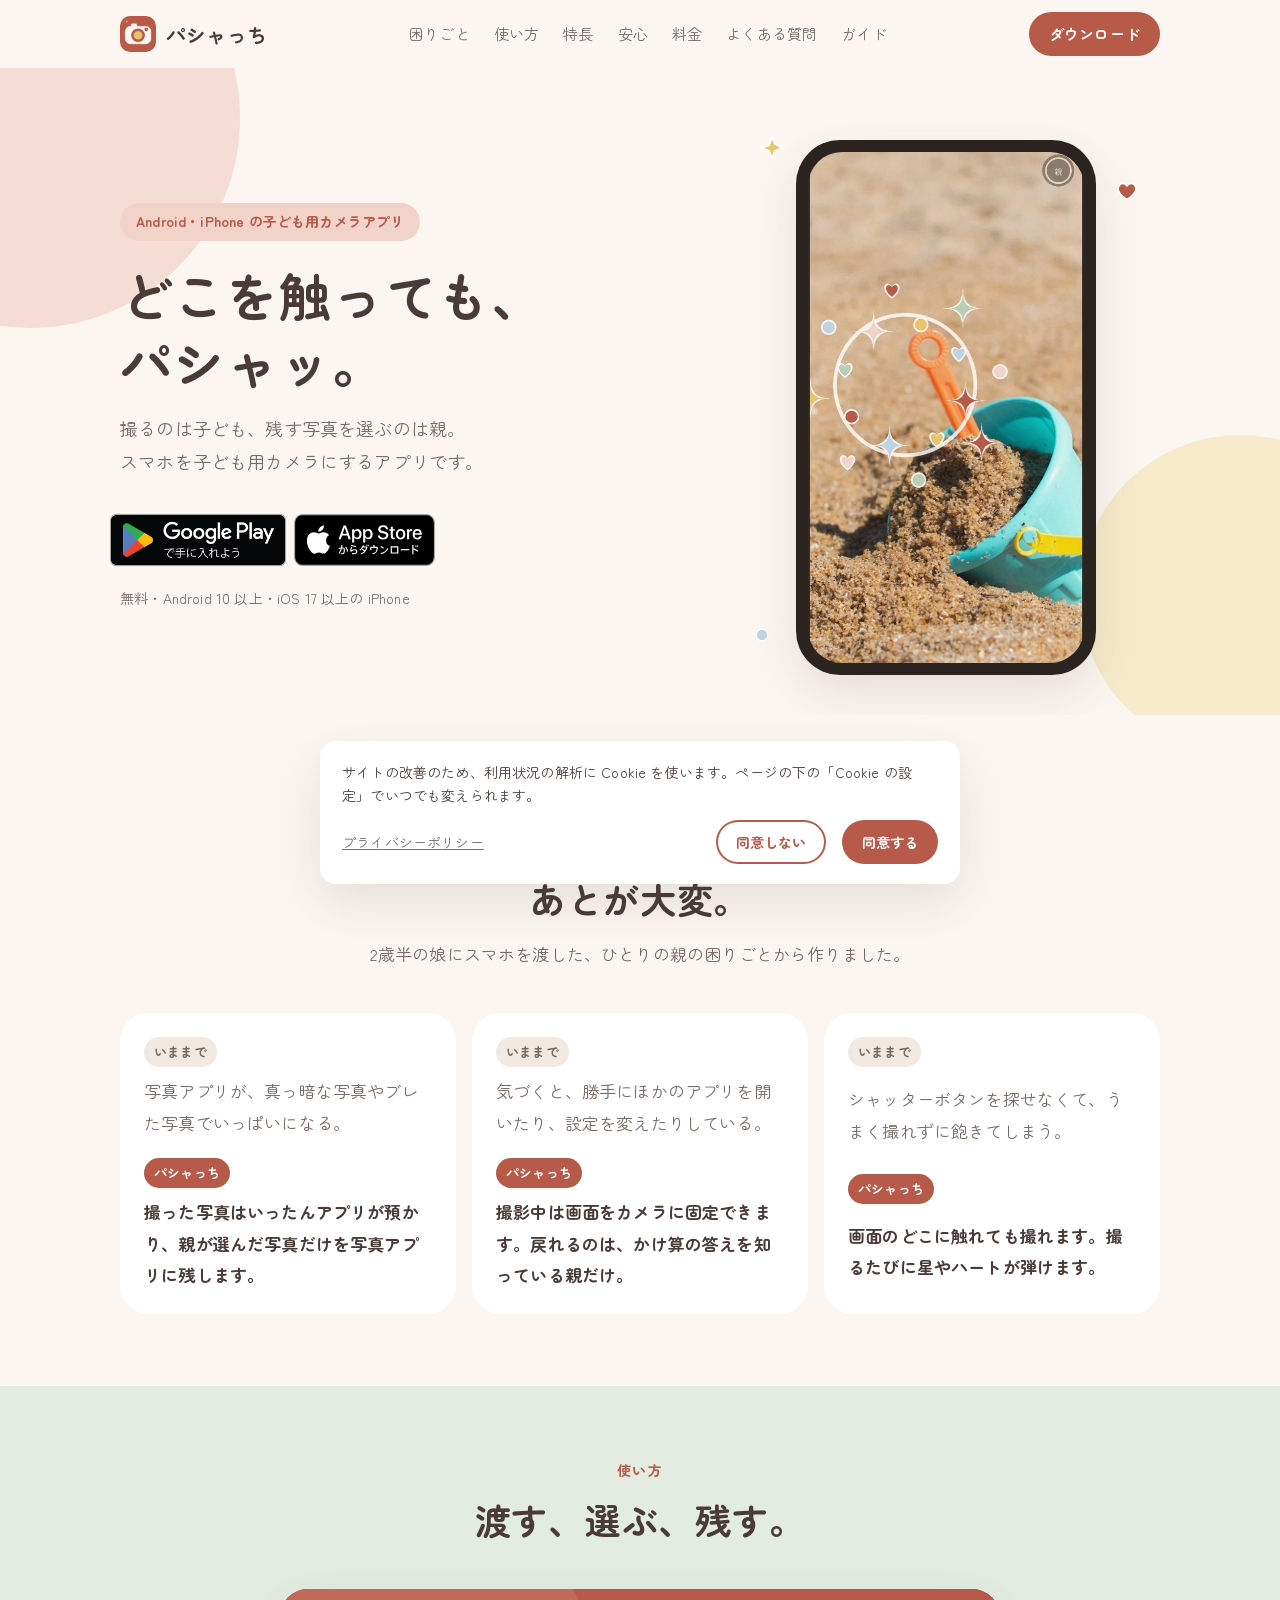
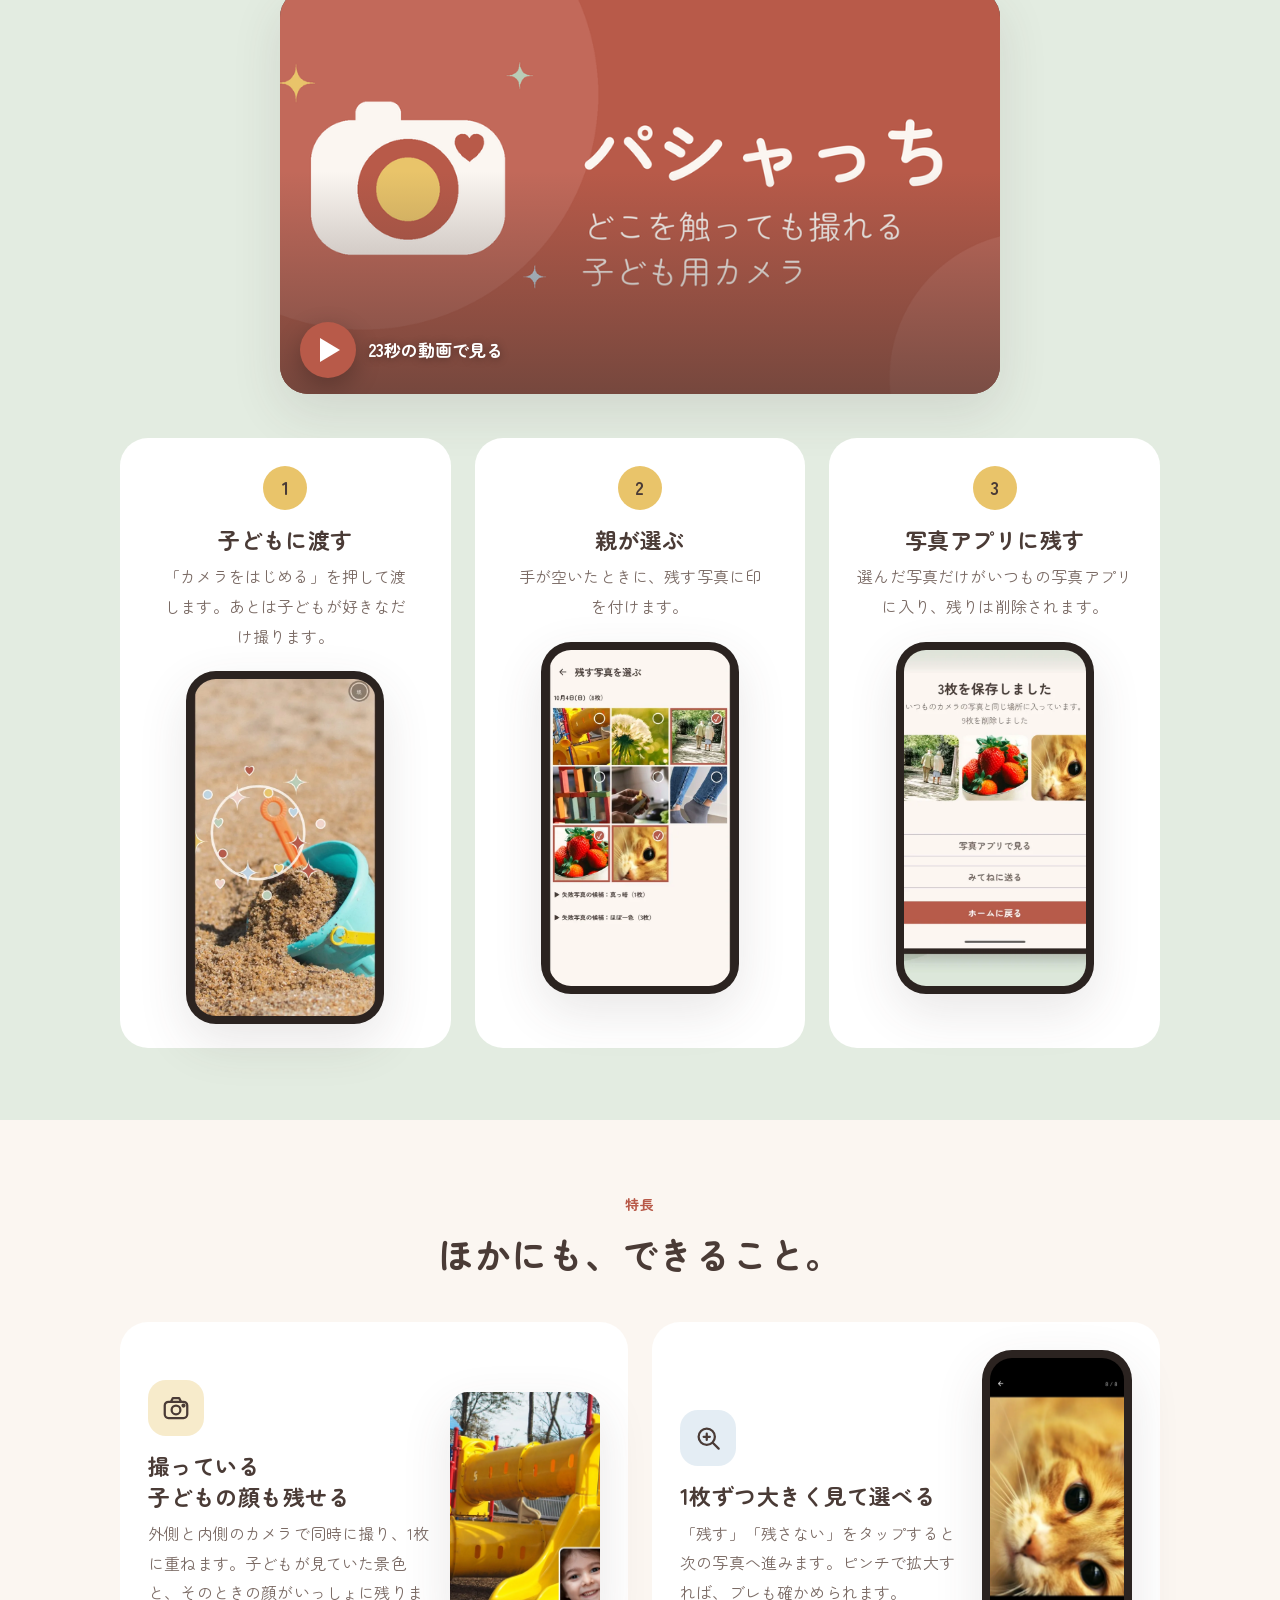
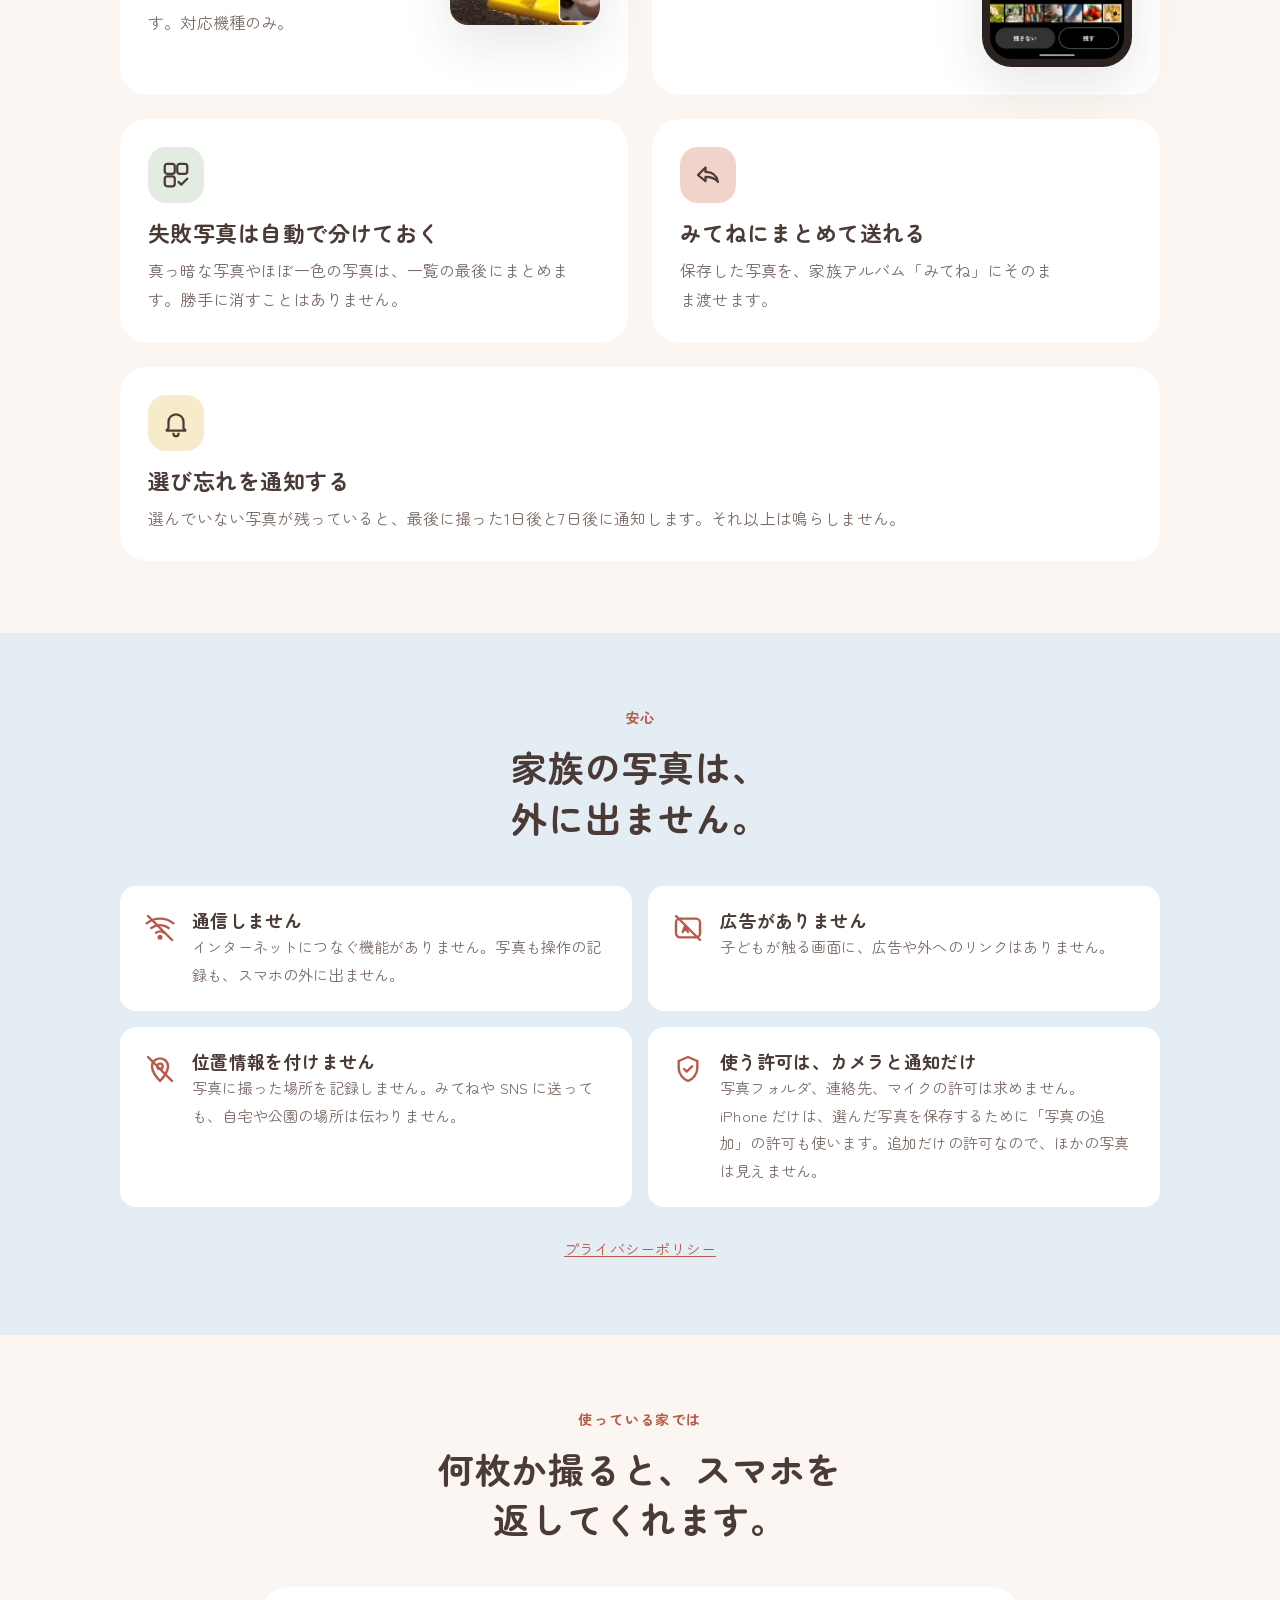
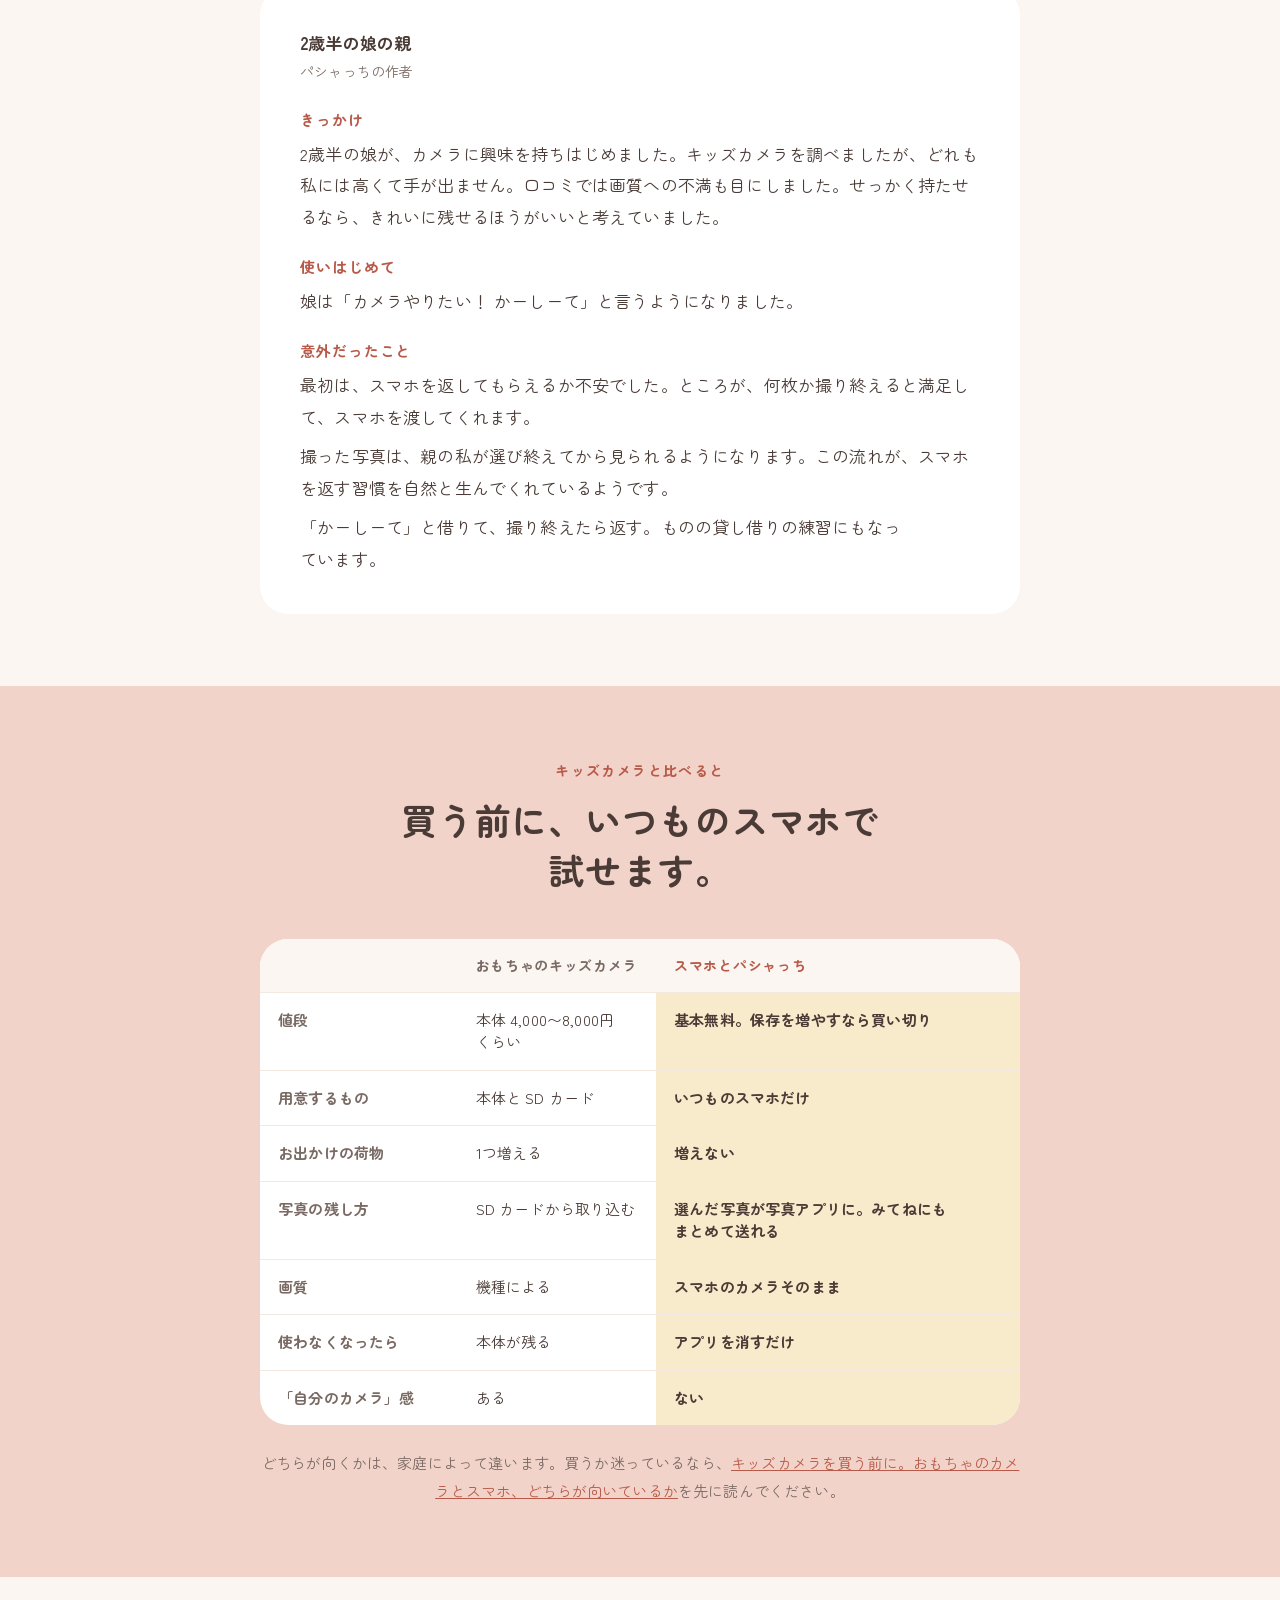
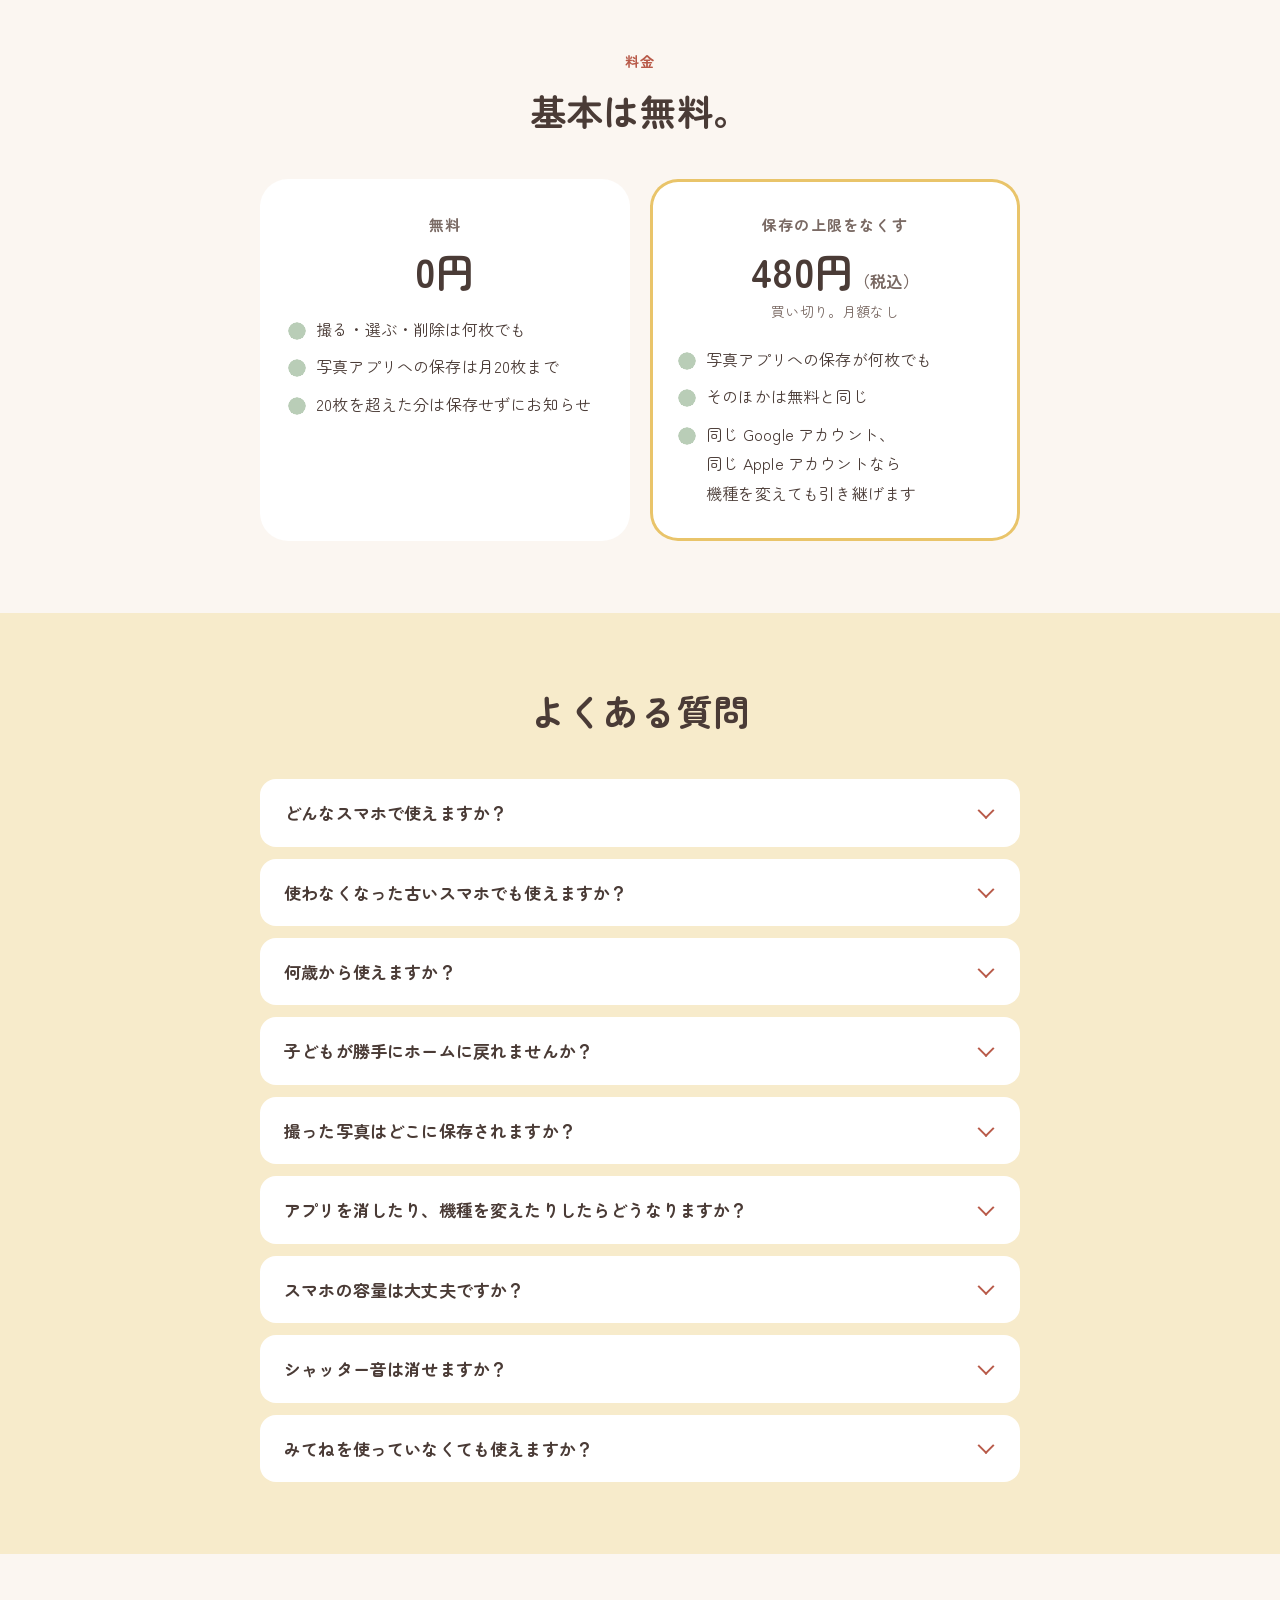
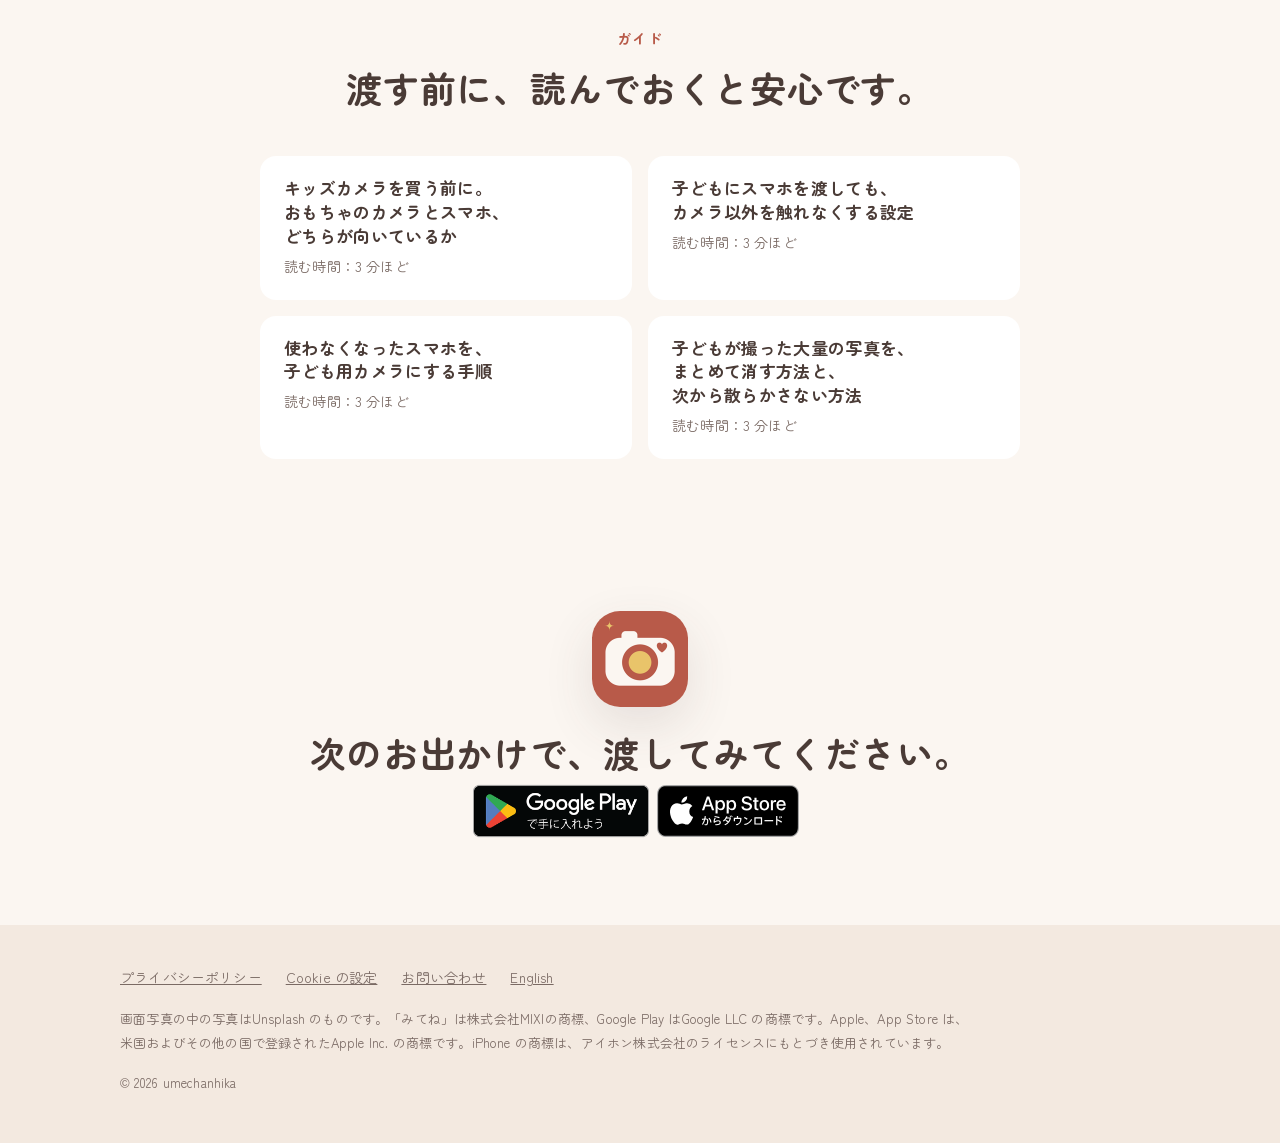
==== ja/index.html @ b07b0a8d "site: pashacchi 43b70174ba9f の site/ を写す" ====
<!doctype html>
<html lang="ja">
<head>
  <meta charset="utf-8">
  <meta name="viewport" content="width=device-width, initial-scale=1">
  <title>パシャっち｜どこを触っても撮れる、子ども用カメラアプリ（Android・iPhone）</title>
  <meta name="description" content="撮るのは子ども、残す写真を選ぶのは親。スマホを子ども用カメラにする Android・iPhone アプリ。通信も広告もなく、選んだ写真だけがいつもの写真アプリに残ります。">
  <link rel="icon" href="../assets/favicon.png" type="image/png">
  <link rel="apple-touch-icon" href="../assets/icon-192.png">
  <link rel="alternate" hreflang="ja" href="https://pashacchi.com/ja/">
  <link rel="alternate" hreflang="en" href="https://pashacchi.com/">
  <link rel="alternate" hreflang="x-default" href="https://pashacchi.com/">
  <meta property="og:type" content="website">
  <meta property="og:title" content="パシャっち｜どこを触っても撮れる、子ども用カメラアプリ">
  <meta property="og:description" content="撮るのは子ども、残す写真を選ぶのは親。写真は外に出ない、広告なしの Android・iPhone 用カメラアプリ。">
  <meta property="og:image" content="https://pashacchi.com/assets/ogp-ja.png">
  <meta property="og:url" content="https://pashacchi.com/ja/">
  <link rel="canonical" href="https://pashacchi.com/ja/">
  <meta property="og:locale" content="ja_JP">
  <meta name="twitter:card" content="summary_large_image">
  <link rel="preload" href="../assets/fonts/zen-maru-gothic-400-base.woff2" as="font" type="font/woff2" crossorigin>
  <link rel="preload" href="../assets/fonts/zen-maru-gothic-700-base.woff2" as="font" type="font/woff2" crossorigin>
  <link rel="preload" href="../assets/fonts/zen-maru-gothic-400-ja.woff2" as="font" type="font/woff2" crossorigin>
  <link rel="preload" href="../assets/fonts/zen-maru-gothic-700-ja.woff2" as="font" type="font/woff2" crossorigin>
  <link rel="stylesheet" href="../fonts.css">
  <link rel="stylesheet" href="../style.css">
  <script src="../play-referrer.js" defer></script>
  <script src="../video.js" defer></script>
  <script async src="../analytics.js"></script>
  <script>
    // 言語切替リンクで日本語を選んだことを記憶する（英語ページ側の自動振り分けが尊重する）
    (function () {
      try {
        var q = new URLSearchParams(location.search);
        var picked = q.get("lang");
        if (picked === "en" || picked === "ja") {
          localStorage.setItem("lang", picked);
          q.delete("lang");
          history.replaceState(null, "", location.pathname + (q.toString() ? "?" + q : "") + location.hash);
        }
      } catch (e) {}
    })();
  </script>
  <script type="application/ld+json">
[
  {
    "@context": "https://schema.org",
    "@type": "SoftwareApplication",
    "name": "パシャっち",
    "operatingSystem": "Android 10 or later, iOS 17 or later (iPhone)",
    "applicationCategory": "PhotographyApplication",
    "description": "子どもが画面のどこを触っても撮れて、残す写真は親があとから選ぶ Android・iPhone 用のカメラアプリ。通信も広告もなく、写真はスマホの外に出ません。",
    "url": "https://pashacchi.com/ja/",
    "image": "https://pashacchi.com/assets/ogp-ja.png",
    "inLanguage": "ja",
    "offers": {
      "@type": "Offer",
      "price": "0",
      "priceCurrency": "JPY"
    },
    "installUrl": [
      "https://play.google.com/store/apps/details?id=com.umechanhika.kidscamera",
      "https://apps.apple.com/jp/app/id6825766253"
    ],
    "author": {
      "@type": "Person",
      "name": "umechanhika"
    }
  },
  {
    "@context": "https://schema.org",
    "@type": "FAQPage",
    "mainEntity": [
      {
        "@type": "Question",
        "name": "どんなスマホで使えますか？",
        "acceptedAnswer": {
          "@type": "Answer",
          "text": "Android 10 以上のスマホとタブレット、iOS 17 以上の iPhone で使えます。iPad ではまだ使えません。前後同時の撮影は対応機種だけで、はじめの案内で確かめられます。"
        }
      },
      {
        "@type": "Question",
        "name": "使わなくなった古いスマホでも使えますか？",
        "acceptedAnswer": {
          "@type": "Answer",
          "text": "使えます。Android 10 以上、または iOS 17 以上の iPhone なら、SIM も Wi-Fi も要りません。このアプリは通信をしないので、インストールと購入のときだけネットにつなげば、あとは圏外でも使えます。壊れたり失くしたりが心配なら、古いスマホに入れて渡すのがおすすめです。手順は使わなくなったスマホを、子ども用カメラにする手順にまとめました。"
        }
      },
      {
        "@type": "Question",
        "name": "何歳から使えますか？",
        "acceptedAnswer": {
          "@type": "Answer",
          "text": "決まった年齢はありません。画面のどこに触れても撮れるので、シャッターボタンを探せない年齢の子でも撮れます。"
        }
      },
      {
        "@type": "Question",
        "name": "子どもが勝手にホームに戻れませんか？",
        "acceptedAnswer": {
          "@type": "Answer",
          "text": "右上の小さなボタンを3秒押し、画面に出たかけ算の答えを入力しないと戻れません。3回間違えると、しばらく入力できなくなります。ただし、アプリの外に出られないようにするには端末の設定が要ります。Android では「アプリ固定」で、固定を外すときにロック解除を求める設定をオンにしてください。iPhone では「アクセスガイド」を始めてから渡してください。始めていないと、画面の下から上へなぞるだけでアプリの外に出られます。手順は子どもにスマホを渡しても、カメラ以外を触れなくする設定にまとめました。"
        }
      },
      {
        "@type": "Question",
        "name": "撮った写真はどこに保存されますか？",
        "acceptedAnswer": {
          "@type": "Answer",
          "text": "選ぶ前はアプリの中だけです。「残す」にした写真はいつもの写真アプリに保存され、Google フォトや iCloud 写真などのバックアップにも載ります。残りはまとめて削除します。"
        }
      },
      {
        "@type": "Question",
        "name": "アプリを消したり、機種を変えたりしたらどうなりますか？",
        "acceptedAnswer": {
          "@type": "Answer",
          "text": "選ぶ前の写真はアプリと一緒に消え、機種変更でも引き継がれません。先に選んで保存してください。保存した写真は、ほかの写真と同じように引き継げます。購入は同じ Google アカウント、または同じ Apple アカウントなら引き継げますが、Android と iPhone の間では引き継げません。"
        }
      },
      {
        "@type": "Question",
        "name": "スマホの容量は大丈夫ですか？",
        "acceptedAnswer": {
          "@type": "Answer",
          "text": "撮れる枚数に上限はありません。空き容量が少なくなると撮影を止めて、選ぶ画面に案内します。"
        }
      },
      {
        "@type": "Question",
        "name": "シャッター音は消せますか？",
        "acceptedAnswer": {
          "@type": "Answer",
          "text": "Android では設定で消せます。iPhone では消せません。日本で売られている iPhone は、撮るときに必ず音が鳴るためです。"
        }
      },
      {
        "@type": "Question",
        "name": "みてねを使っていなくても使えますか？",
        "acceptedAnswer": {
          "@type": "Answer",
          "text": "使えます。みてねが入っていないスマホでは、みてねに送るボタン（iPhone では「共有する」）が出ないだけです。"
        }
      }
    ]
  },
  {
    "@context": "https://schema.org",
    "@type": "VideoObject",
    "name": "パシャっち 紹介動画",
    "description": "子どもが画面のどこを触っても撮れて、親があとから残す写真を選ぶ。子ども用カメラアプリ「パシャっち」の 23 秒の紹介動画。画面は Android 版。",
    "thumbnailUrl": "https://pashacchi.com/assets/ogp-ja.png",
    "uploadDate": "2026-10-04T00:00:00+09:00",
    "duration": "PT23S",
    "embedUrl": "https://www.youtube-nocookie.com/embed/4LOJJdtbZL0",
    "inLanguage": "ja"
  }
]
  </script>
</head>
<body>

  <svg width="0" height="0" style="position:absolute" aria-hidden="true">
    <defs>
      <!-- 撮影時に弾ける星・ハート・丸。白い縁取りはアプリの演出に合わせる -->
      <symbol id="spark-star" viewBox="0 0 24 24">
        <path d="M12 2l2.4 6.6L21 12l-6.6 2.4L12 21l-2.4-6.6L3 12l6.6-2.4z" fill="currentColor" stroke="#fff" stroke-width="1.5" stroke-linejoin="round"/>
      </symbol>
      <symbol id="spark-heart" viewBox="0 0 24 24">
        <path d="M12 21s-7.5-4.6-9.3-9.6C1.4 7.7 4 4 7.5 4c2 0 3.5 1.1 4.5 2.6C13 5.1 14.5 4 16.5 4 20 4 22.6 7.7 21.3 11.4 19.5 16.4 12 21 12 21z" fill="currentColor" stroke="#fff" stroke-width="1.5" stroke-linejoin="round"/>
      </symbol>
      <symbol id="spark-dot" viewBox="0 0 24 24">
        <circle cx="12" cy="12" r="7" fill="currentColor" stroke="#fff" stroke-width="1.5"/>
      </symbol>
      <symbol id="ic-play" viewBox="0 0 24 24">
        <path d="M4 3.5v17c0 .6.7 1 1.2.7l14.3-8.5c.5-.3.5-1 0-1.3L5.2 2.8C4.7 2.5 4 2.9 4 3.5z" fill="currentColor"/>
      </symbol>
    </defs>
  </svg>

  <header class="header">
    <div class="wrap">
      <a class="brand" href="#top">
        <img src="../assets/icon-192.png" alt="" width="36" height="36">
        <span class="brand__name">パシャっち</span>
      </a>
      <nav class="nav" aria-label="ページ内">
        <a href="#why">困りごと</a>
        <a href="#how">使い方</a>
        <a href="#features">特長</a>
        <a href="#trust">安心</a>
        <a href="#price">料金</a>
        <a href="#faq">よくある質問</a>
        <a href="#guides">ガイド</a>
      </nav>
      <a class="btn btn--small" data-os="android" hidden data-store="google_play" data-position="header" href="https://play.google.com/store/apps/details?id=com.umechanhika.kidscamera&amp;referrer=utm_source%3Dpashacchi-site%26utm_medium%3Dwebsite%26utm_campaign%3Dlanding%26utm_content%3Dja-header">
        <svg aria-hidden="true"><use href="#ic-play"/></svg>
        Google&nbsp;Play&nbsp;で入手
      </a>
      <a class="btn btn--small" data-os="ios" hidden data-store="app_store" data-position="header" href="https://apps.apple.com/jp/app/id6825766253?pt=120353633&amp;ct=ja-header&amp;mt=8">
        App&nbsp;Store&nbsp;で入手
      </a>
      <a class="btn btn--small" data-os="other" href="#download">
        ダウンロード
      </a>
      <script src="../store-switch.js"></script>
    </div>
  </header>

  <main id="top">
    <section class="hero">
      <span class="blob blob--coral" aria-hidden="true"></span>
      <span class="blob blob--mustard" aria-hidden="true"></span>
      <div class="wrap">
        <div class="hero__copy">
          <span class="hero__eyebrow">Android・iPhone&nbsp;の<wbr>子ども用カメラアプリ</span>
          <h1>どこを触っても、<br>パシャッ。</h1>
          <p class="hero__lead">
            撮るのは子ども、<wbr>残す写真を選ぶのは親。<br>
            スマホを<wbr>子ども用カメラにする<wbr>アプリです。
          </p>
          <div class="hero__actions">
            <div class="badges">
              <a class="badge" data-store="google_play" data-position="hero" href="https://play.google.com/store/apps/details?id=com.umechanhika.kidscamera&amp;referrer=utm_source%3Dpashacchi-site%26utm_medium%3Dwebsite%26utm_campaign%3Dlanding%26utm_content%3Dja-hero">
                <img src="../assets/google-play-badge-ja.png" alt="Google Play で手に入れよう" width="646" height="250">
              </a>
              <a class="badge badge--app-store" data-store="app_store" data-position="hero" href="https://apps.apple.com/jp/app/id6825766253?pt=120353633&amp;ct=ja-hero&amp;mt=8">
                <img src="../assets/app-store-badge-ja.svg" alt="App Store からダウンロード" width="109" height="40">
              </a>
            </div>
            <p class="hero__note">無料・Android&nbsp;10&nbsp;以上・<wbr>iOS&nbsp;17&nbsp;以上の&nbsp;iPhone</p>
          </div>
        </div>
        <div class="hero__shot">
          <svg class="sparkle" style="top:-6px;left:-18px;color:#e9c46a" aria-hidden="true"><use href="#spark-star"/></svg>
          <svg class="sparkle" style="top:40px;right:-22px;color:#b85a49;width:22px;height:22px" aria-hidden="true"><use href="#spark-heart"/></svg>
          <svg class="sparkle" style="bottom:30px;left:-24px;color:#bfd4e3;width:20px;height:20px" aria-hidden="true"><use href="#spark-dot"/></svg>
          <div class="phone">
            <img src="../assets/ja/screen-01.webp" alt="撮影画面。砂場のスコップを写したところに、触った位置から白い輪と星やハートが広がっている" width="540" height="1000" fetchpriority="high">
          </div>
        </div>
      </div>
    </section>

    <section class="section" id="why">
      <div class="wrap">
        <div class="section__head">
          <span class="section__label">困りごと</span>
          <h2>子どもに<wbr>スマホを渡すと、<br>あとが大変。</h2>
          <p>2&#8288;歳半の娘に<wbr>スマホを渡した、<wbr>ひとりの親の困りごとから<wbr>作りました。</p>
        </div>
        <ul class="pairs">
          <li class="pair">
            <div class="pair__before">
              <span class="pair__tag">いままで</span>
              <p>写真アプリが、真っ暗な写真やブレた写真でいっぱいに<span class="nobr">なる。</span></p>
            </div>
            <div class="pair__after">
              <span class="pair__tag">パシャっち</span>
              <p>撮った写真はいったんアプリが預かり、親が選んだ写真だけを写真アプリに<span class="nobr">残します。</span></p>
            </div>
          </li>
          <li class="pair">
            <div class="pair__before">
              <span class="pair__tag">いままで</span>
              <p>気づくと、勝手にほかのアプリを開いたり、設定を変えたり<span class="nobr">している。</span></p>
            </div>
            <div class="pair__after">
              <span class="pair__tag">パシャっち</span>
              <p>撮影中は画面をカメラに固定できます。戻れるのは、かけ算の答えを知っている<span class="nobr">親だけ。</span></p>
            </div>
          </li>
          <li class="pair">
            <div class="pair__before">
              <span class="pair__tag">いままで</span>
              <p>シャッターボタンを探せなくて、うまく撮れずに飽きて<span class="nobr">しまう。</span></p>
            </div>
            <div class="pair__after">
              <span class="pair__tag">パシャっち</span>
              <p>画面のどこに触れても撮れます。撮るたびに星やハートが<span class="nobr">弾けます。</span></p>
            </div>
          </li>
        </ul>
      </div>
    </section>

    <section class="section section--sage" id="how">
      <div class="wrap">
        <div class="section__head">
          <span class="section__label">使い方</span>
          <h2>渡す、選ぶ、残す。</h2>
        </div>
        <figure class="video" data-youtube="4LOJJdtbZL0" data-title="パシャっちの紹介動画（23 秒）">
          <img src="../assets/ogp-ja.png" alt="" width="1024" height="500" loading="lazy">
          <button type="button" aria-label="紹介動画を再生する（23 秒）">
            <span class="video__cta"><span class="video__icon" aria-hidden="true"></span><span>23&#8288;秒の動画で見る</span></span>
          </button>
        </figure>
        <ol class="steps">
          <li class="step">
            <span class="step__num">1</span>
            <h3>子どもに渡す</h3>
            <p>「カメラをはじめる」を押して渡します。あとは子どもが好きなだけ<span class="nobr">撮ります。</span></p>
            <div class="phone"><img src="../assets/ja/screen-01.webp" alt="" width="540" height="1000" loading="lazy"></div>
          </li>
          <li class="step">
            <span class="step__num">2</span>
            <h3>親が選ぶ</h3>
            <p>手が空いたときに、残す写真に印を<span class="nobr">付けます。</span></p>
            <div class="phone"><img src="../assets/ja/screen-03.webp" alt="" width="540" height="1000" loading="lazy"></div>
          </li>
          <li class="step">
            <span class="step__num">3</span>
            <h3>写真アプリに残す</h3>
            <p>選んだ写真だけがいつもの写真アプリに入り、残りは<span class="nobr">削除されます。</span></p>
            <div class="phone"><img src="../assets/ja/screen-06.webp" alt="" width="540" height="1000" loading="lazy"></div>
          </li>
        </ol>
      </div>
    </section>

    <section class="section" id="features">
      <div class="wrap">
        <div class="section__head">
          <span class="section__label">特長</span>
          <h2>ほかにも、<wbr>できること。</h2>
        </div>
        <ul class="features">
          <li class="feature feature--mustard">
            <div>
              <span class="feature__icon" aria-hidden="true">
                <svg viewBox="0 0 24 24" fill="none" stroke="#4a3b36" stroke-width="1.8" stroke-linecap="round" stroke-linejoin="round"><rect x="3" y="7" width="18" height="13" rx="3"/><path d="M8 7l1.5-3h5L16 7"/><circle cx="12" cy="13.5" r="3.5"/><circle cx="18" cy="10" r=".8" fill="#4a3b36"/></svg>
              </span>
              <h3>撮っている<wbr>子どもの顔も<wbr>残せる</h3>
              <p>外側と内側のカメラで同時に撮り、1&#8288;枚に重ねます。子どもが見ていた景色と、そのときの顔がいっしょに残ります。<span class="nobr">対応機種のみ。</span></p>
            </div>
            <img src="../assets/ja/screen-02.webp" alt="黄色い滑り台の写真の右下に、撮っている子どもの顔が小さく重なっている" width="704" height="1092" loading="lazy">
          </li>
          <li class="feature feature--sky">
            <div>
              <span class="feature__icon" aria-hidden="true">
                <svg viewBox="0 0 24 24" fill="none" stroke="#4a3b36" stroke-width="1.8" stroke-linecap="round" stroke-linejoin="round"><circle cx="11" cy="11" r="6.5"/><path d="M16 16l4.5 4.5M8.5 11h5M11 8.5v5"/></svg>
              </span>
              <h3>1&#8288;枚ずつ<wbr>大きく見て選べる</h3>
              <p>「残す」「残さない」をタップすると次の写真へ進みます。ピンチで拡大すれば、ブレも<span class="nobr">確かめられます。</span></p>
            </div>
            <div class="phone"><img src="../assets/ja/screen-04.webp" alt="猫の写真を全画面で表示し、下に残す・残さないのボタンと写真の帯が並んでいる" width="540" height="1212" loading="lazy"></div>
          </li>
          <li class="feature feature--text feature--sage">
            <div>
              <span class="feature__icon" aria-hidden="true">
                <svg viewBox="0 0 24 24" fill="none" stroke="#4a3b36" stroke-width="1.8" stroke-linecap="round" stroke-linejoin="round"><rect x="3" y="3" width="8" height="8" rx="2"/><rect x="13" y="3" width="8" height="8" rx="2"/><rect x="3" y="13" width="8" height="8" rx="2"/><path d="M14 17.5l2.2 2.2L21 15"/></svg>
              </span>
              <h3>失敗写真は<wbr>自動で分けておく</h3>
              <p>真っ暗な写真やほぼ一色の写真は、一覧の最後にまとめます。勝手に消すことは<span class="nobr">ありません。</span></p>
            </div>
          </li>
          <li class="feature feature--text feature--coral">
            <div>
              <span class="feature__icon" aria-hidden="true">
                <svg viewBox="0 0 24 24" fill="none" stroke="#4a3b36" stroke-width="1.8" stroke-linecap="round" stroke-linejoin="round"><path d="M4 12l6-6v3.5c6 0 9 2.5 10 8-2.5-3-5.5-4-10-4V17z"/></svg>
              </span>
              <h3>みてねに<wbr>まとめて送れる</h3>
              <p>保存した写真を、家族アルバム「みてね」にそのまま<span class="nobr">渡せます。</span></p>
            </div>
          </li>
          <li class="feature feature--text feature--mustard">
            <div>
              <span class="feature__icon" aria-hidden="true">
                <svg viewBox="0 0 24 24" fill="none" stroke="#4a3b36" stroke-width="1.8" stroke-linecap="round" stroke-linejoin="round"><path d="M6 16V11a6 6 0 0112 0v5l1.5 2h-15z"/><path d="M10 20.5a2 2 0 004 0"/></svg>
              </span>
              <h3>選び忘れを<wbr>通知する</h3>
              <p>選んでいない写真が残っていると、最後に撮った1&#8288;日後と7&#8288;日後に通知します。それ以上は<span class="nobr">鳴らしません。</span></p>
            </div>
          </li>
        </ul>
      </div>
    </section>

    <section class="section section--sky" id="trust">
      <div class="wrap">
        <div class="section__head">
          <span class="section__label">安心</span>
          <h2>家族の写真は、<br>外に出ません。</h2>
        </div>
        <ul class="trust">
          <li class="trust__item">
            <svg viewBox="0 0 24 24" fill="none" stroke="#b85a49" stroke-width="1.8" stroke-linecap="round" stroke-linejoin="round" aria-hidden="true"><path d="M2 8.5a16 16 0 0120 0M5.5 12a11 11 0 0113 0M9 15.5a5.5 5.5 0 016 0"/><circle cx="12" cy="19" r="1" fill="#b85a49"/><path d="M3 3l18 18"/></svg>
            <div>
              <h3>通信しません</h3>
              <p>インターネットにつなぐ機能がありません。写真も操作の記録も、スマホの外に<span class="nobr">出ません。</span></p>
            </div>
          </li>
          <li class="trust__item">
            <svg viewBox="0 0 24 24" fill="none" stroke="#b85a49" stroke-width="1.8" stroke-linecap="round" stroke-linejoin="round" aria-hidden="true"><rect x="3" y="5" width="18" height="14" rx="3"/><path d="M3 3l18 18"/><path d="M8 15l2-5 2 5M8.7 13.5h2.6"/></svg>
            <div>
              <h3>広告がありません</h3>
              <p>子どもが触る画面に、広告や外へのリンクは<span class="nobr">ありません。</span></p>
            </div>
          </li>
          <li class="trust__item">
            <svg viewBox="0 0 24 24" fill="none" stroke="#b85a49" stroke-width="1.8" stroke-linecap="round" stroke-linejoin="round" aria-hidden="true"><path d="M12 21s-6-6.2-6-11a6 6 0 0112 0c0 4.8-6 11-6 11z"/><circle cx="12" cy="10" r="2"/><path d="M3 3l18 18"/></svg>
            <div>
              <h3>位置情報を付けません</h3>
              <p>写真に撮った場所を記録しません。みてねや SNS に送っても、自宅や公園の場所は<span class="nobr">伝わりません。</span></p>
            </div>
          </li>
          <li class="trust__item">
            <svg viewBox="0 0 24 24" fill="none" stroke="#b85a49" stroke-width="1.8" stroke-linecap="round" stroke-linejoin="round" aria-hidden="true"><path d="M12 3l7 3v5c0 4.5-3 8.5-7 10-4-1.5-7-5.5-7-10V6z"/><path d="M9 12l2 2 4-4"/></svg>
            <div>
              <h3>使う許可は、<wbr>カメラと通知だけ</h3>
              <p>写真フォルダ、連絡先、マイクの許可は求めません。iPhone だけは、選んだ写真を保存するために「写真の追加」の許可も使います。追加だけの許可なので、ほかの写真は<span class="nobr">見えません。</span></p>
            </div>
          </li>
        </ul>
        <p class="trust__link"><a href="privacy/">プライバシーポリシー</a></p>
      </div>
    </section>

    <section class="section" id="story">
      <div class="wrap">
        <div class="section__head">
          <span class="section__label">使っている家では</span>
          <h2>何枚か撮ると、<wbr>スマホを<wbr>返してくれます。</h2>
        </div>
        <article class="story">
          <p class="story__who">2&#8288;歳半の娘の親<span class="story__note">パシャっちの作者</span></p>
          <div class="story__body">
            <h3>きっかけ</h3>
            <p>2&#8288;歳半の娘が、カメラに興味を持ちはじめました。キッズカメラを調べましたが、どれも私には高くて手が出ません。口コミでは画質への不満も目にしました。せっかく持たせるなら、きれいに残せるほうがいいと考えて<span class="nobr">いました。</span></p>
            <h3>使いはじめて</h3>
            <p>娘は「カメラやりたい！ かーしーて」と言うように<span class="nobr">なりました。</span></p>
            <h3>意外だったこと</h3>
            <p>最初は、スマホを返してもらえるか不安でした。ところが、何枚か撮り終えると満足して、スマホを渡して<span class="nobr">くれます。</span></p>
            <p>撮った写真は、親の私が選び終えてから見られるようになります。この流れが、スマホを返す習慣を自然と生んでくれている<span class="nobr">ようです。</span></p>
            <p>「かーしーて」と借りて、撮り終えたら返す。ものの貸し借りの練習にもなって<span class="nobr">います。</span></p>
          </div>
        </article>
      </div>
    </section>

    <section class="section section--coral" id="compare">
      <div class="wrap">
        <div class="section__head">
          <span class="section__label">キッズカメラと比べると</span>
          <h2>買う前に、<wbr>いつものスマホで<wbr>試せます。</h2>
        </div>
        <table class="compare">
          <thead>
            <tr>
              <th scope="col"><span class="sr-only">比べる項目</span></th>
              <th scope="col">おもちゃの<wbr>キッズカメラ</th>
              <th scope="col" class="compare__us">スマホと<wbr>パシャっち</th>
            </tr>
          </thead>
          <tbody>
            <tr>
              <th scope="row">値段</th>
              <td data-label="キッズカメラ">本体 4,000〜<wbr>8,000&#8288;円<span class="nobr">くらい</span></td>
              <td data-label="パシャっち" class="compare__us">基本無料。<wbr><span class="nobr">保存を</span><span class="nobr">増やすなら</span><span class="nobr">買い切り</span></td>
            </tr>
            <tr>
              <th scope="row">用意するもの</th>
              <td data-label="キッズカメラ">本体と <span class="nobr">SD&nbsp;カード</span></td>
              <td data-label="パシャっち" class="compare__us">いつもの<span class="nobr">スマホだけ</span></td>
            </tr>
            <tr>
              <th scope="row">お出かけの荷物</th>
              <td data-label="キッズカメラ">1&#8288;つ増える</td>
              <td data-label="パシャっち" class="compare__us">増えない</td>
            </tr>
            <tr>
              <th scope="row">写真の残し方</th>
              <td data-label="キッズカメラ">SD&nbsp;カードから<span class="nobr">取り込む</span></td>
              <td data-label="パシャっち" class="compare__us"><span class="nobr">選んだ写真が</span><span class="nobr">写真アプリに。</span><span class="nobr">みてねにも</span><span class="nobr">まとめて送れる</span></td>
            </tr>
            <tr>
              <th scope="row">画質</th>
              <td data-label="キッズカメラ">機種による</td>
              <td data-label="パシャっち" class="compare__us"><span class="nobr">スマホのカメラ</span><span class="nobr">そのまま</span></td>
            </tr>
            <tr>
              <th scope="row">使わなくなったら</th>
              <td data-label="キッズカメラ">本体が残る</td>
              <td data-label="パシャっち" class="compare__us">アプリを<span class="nobr">消すだけ</span></td>
            </tr>
            <tr>
              <th scope="row">「自分のカメラ」感</th>
              <td data-label="キッズカメラ">ある</td>
              <td data-label="パシャっち" class="compare__us">ない</td>
            </tr>
          </tbody>
        </table>
        <p class="compare__note">どちらが向くかは、家庭によって違います。買うか迷っているなら、<a href="guide/toy-camera-or-phone/">キッズカメラを買う前に。おもちゃのカメラとスマホ、どちらが向いているか</a>を先に<span class="nobr">読んでください。</span></p>
      </div>
    </section>

    <section class="section" id="price">
      <div class="wrap">
        <div class="section__head">
          <span class="section__label">料金</span>
          <h2>基本は無料。</h2>
        </div>
        <div class="plans">
          <div class="plan">
            <p class="plan__name">無料</p>
            <p class="plan__price">0&#8288;円</p>
            <ul>
              <li>撮る・選ぶ・削除は<wbr>何枚でも</li>
              <li>写真アプリへの保存は<wbr>月20&#8288;枚まで</li>
              <li>20&#8288;枚を超えた分は<wbr>保存せずにお知らせ</li>
            </ul>
          </div>
          <div class="plan plan--paid">
            <p class="plan__name">保存の上限をなくす</p>
            <p class="plan__price">480&#8288;円<small>（税込）</small></p>
            <p class="plan__sub">買い切り。<wbr>月額なし</p>
            <ul>
              <li>写真アプリへの保存が<wbr>何枚でも</li>
              <li>そのほかは<wbr>無料と同じ</li>
              <li>同じ&nbsp;Google&nbsp;アカウント、<wbr>同じ&nbsp;Apple&nbsp;アカウントなら<wbr>機種を変えても<wbr>引き継げます</li>
            </ul>
          </div>
        </div>
      </div>
    </section>

    <section class="section section--mustard" id="faq">
      <div class="wrap">
        <div class="section__head">
          <h2>よくある質問</h2>
        </div>
        <div class="faq">
          <details>
            <summary>どんなスマホで<wbr>使えますか？</summary>
            <p>Android&nbsp;10&nbsp;以上のスマホとタブレット、iOS&nbsp;17&nbsp;以上の iPhone で使えます。iPad ではまだ使えません。前後同時の撮影は対応機種だけで、はじめの案内で<span class="nobr">確かめられます。</span></p>
          </details>
          <details>
            <summary>使わなくなった<wbr>古いスマホでも<wbr>使えますか？</summary>
            <p>使えます。Android&nbsp;10&nbsp;以上、または iOS&nbsp;17&nbsp;以上の iPhone なら、SIM も Wi-Fi も要りません。このアプリは通信をしないので、インストールと購入のときだけネットにつなげば、あとは圏外でも使えます。壊れたり失くしたりが心配なら、古いスマホに入れて渡すのがおすすめです。手順は<a href="guide/old-phone/">使わなくなったスマホを、子ども用カメラにする手順</a>に<span class="nobr">まとめました。</span></p>
          </details>
          <details>
            <summary>何歳から<wbr>使えますか？</summary>
            <p>決まった年齢はありません。画面のどこに触れても撮れるので、シャッターボタンを探せない年齢の子でも<span class="nobr">撮れます。</span></p>
          </details>
          <details>
            <summary>子どもが勝手に<wbr>ホームに<wbr>戻れませんか？</summary>
            <p>右上の小さなボタンを3&#8288;秒押し、画面に出たかけ算の答えを入力しないと戻れません。3&#8288;回間違えると、しばらく入力できなくなります。ただし、アプリの外に出られないようにするには端末の設定が要ります。Android では「アプリ固定」で、固定を外すときにロック解除を求める設定をオンにしてください。iPhone では「アクセスガイド」を始めてから渡してください。始めていないと、画面の下から上へなぞるだけでアプリの外に出られます。手順は<a href="guide/lock-to-camera/">子どもにスマホを渡しても、カメラ以外を触れなくする設定</a>に<span class="nobr">まとめました。</span></p>
          </details>
          <details>
            <summary>撮った写真は<wbr>どこに保存されますか？</summary>
            <p>選ぶ前はアプリの中だけです。「残す」にした写真はいつもの写真アプリに保存され、Google フォトや iCloud 写真などのバックアップにも載ります。残りはまとめて<span class="nobr">削除します。</span></p>
          </details>
          <details>
            <summary>アプリを消したり、<wbr>機種を変えたりしたら<wbr>どうなりますか？</summary>
            <p>選ぶ前の写真はアプリと一緒に消え、機種変更でも引き継がれません。先に選んで保存してください。保存した写真は、ほかの写真と同じように引き継げます。購入は同じ Google アカウント、または同じ Apple アカウントなら引き継げますが、Android と iPhone の間では<span class="nobr">引き継げません。</span></p>
          </details>
          <details>
            <summary>スマホの容量は<wbr>大丈夫ですか？</summary>
            <p>撮れる枚数に上限はありません。空き容量が少なくなると撮影を止めて、選ぶ画面に<span class="nobr">案内します。</span></p>
          </details>
          <details>
            <summary>シャッター音は<wbr>消せますか？</summary>
            <p>Android では設定で消せます。iPhone では消せません。日本で売られている iPhone は、撮るときに必ず音が<span class="nobr">鳴るためです。</span></p>
          </details>
          <details>
            <summary>みてねを<wbr>使っていなくても<wbr>使えますか？</summary>
            <p>使えます。みてねが入っていないスマホでは、みてねに送るボタン（iPhone では「共有する」）が出ない<span class="nobr">だけです。</span></p>
          </details>
        </div>
      </div>
    </section>

    <section class="section" id="guides">
      <div class="wrap">
        <div class="section__head">
          <span class="section__label">ガイド</span>
          <h2>渡す前に、<wbr>読んでおくと<wbr>安心です。</h2>
        </div>
        <ul class="guide-cards">
          <li>
            <a class="guide-card" href="guide/toy-camera-or-phone/">
              <h3>キッズカメラを買う前に。<wbr>おもちゃのカメラとスマホ、<wbr>どちらが向いているか</h3>
              <span class="guide-card__time">読む時間：3 分ほど</span>
            </a>
          </li>
          <li>
            <a class="guide-card" href="guide/lock-to-camera/">
              <h3>子どもにスマホを渡しても、<wbr>カメラ以外を<wbr>触れなくする設定</h3>
              <span class="guide-card__time">読む時間：3 分ほど</span>
            </a>
          </li>
          <li>
            <a class="guide-card" href="guide/old-phone/">
              <h3>使わなくなったスマホを、<wbr>子ども用カメラにする手順</h3>
              <span class="guide-card__time">読む時間：3 分ほど</span>
            </a>
          </li>
          <li>
            <a class="guide-card" href="guide/camera-roll-cleanup/">
              <h3>子どもが撮った大量の写真を、<wbr>まとめて消す方法と、<wbr>次から散らかさない方法</h3>
              <span class="guide-card__time">読む時間：3 分ほど</span>
            </a>
          </li>
        </ul>
      </div>
    </section>

    <section class="cta" id="download">
      <div class="wrap">
        <img class="cta__icon" src="../assets/icon-192.png" alt="" width="96" height="96">
        <h2>次のお出かけで、<wbr>渡してみてください。</h2>
        <div class="badges">
          <a class="badge" data-store="google_play" data-position="footer-cta" href="https://play.google.com/store/apps/details?id=com.umechanhika.kidscamera&amp;referrer=utm_source%3Dpashacchi-site%26utm_medium%3Dwebsite%26utm_campaign%3Dlanding%26utm_content%3Dja-footer-cta">
            <img src="../assets/google-play-badge-ja.png" alt="Google Play で手に入れよう" width="646" height="250">
          </a>
          <a class="badge badge--app-store" data-store="app_store" data-position="footer-cta" href="https://apps.apple.com/jp/app/id6825766253?pt=120353633&amp;ct=ja-footer-cta&amp;mt=8">
            <img src="../assets/app-store-badge-ja.svg" alt="App Store からダウンロード" width="109" height="40">
          </a>
        </div>
      </div>
    </section>
  </main>

  <footer class="footer">
    <div class="wrap">
      <ul class="footer__links">
        <li><a href="privacy/">プライバシーポリシー</a></li>
        <li><a href="privacy/#cookies" data-cookie-settings>Cookie の設定</a></li>
        <li><a href="mailto:contact@pashacchi.com">お問い合わせ</a></li>
        <li><a href="../?lang=en" hreflang="en" lang="en">English</a></li>
      </ul>
      <small>画面写真の中の写真は<wbr>Unsplash&nbsp;のものです。<wbr>「みてね」は<wbr>株式会社MIXIの商標、<wbr>Google&nbsp;Play&nbsp;は<wbr>Google&nbsp;LLC&nbsp;の商標です。<wbr>Apple、App&nbsp;Store&nbsp;は、<wbr>米国およびその他の国で登録された<wbr>Apple&nbsp;Inc.&nbsp;の商標です。<wbr>iPhone&nbsp;の商標は、<wbr>アイホン株式会社の<wbr>ライセンスにもとづき<wbr>使用されています。</small>
      <small>&copy; 2026 umechanhika</small>
    </div>
  </footer>

</body>
</html>
---- fonts.css ----
/* .github/scripts/build-fonts.py が書き出す。手で直さない（docs/site.md）。
   Zen Maru Gothic（SIL OFL 1.1）を、サイトに出てくる文字だけに絞って自分のドメインから配る。 */
@font-face {
  font-family: "Zen Maru Gothic";
  font-style: normal;
  font-weight: 400;
  font-display: swap;
  src: url("assets/fonts/zen-maru-gothic-400-base.woff2") format("woff2");
  unicode-range: U+20-7E, U+B7, U+201C-201D, U+3001-3002, U+304C, U+3057, U+3059, U+3060, U+3066-3067, U+306A, U+306E-306F, U+3078, U+3081, U+3089, U+308B, U+3093, U+30A6, U+30AF, U+30B6, U+30B8, U+30D6, U+30DA, U+30E9-30EA, U+30F3, U+30FC, U+4E00, U+4EE5, U+5207, U+521D, U+554F, U+5C0A, U+5F8C, U+61B6, U+65E5, U+66FF, U+672C, U+7B2C, U+8A00, U+8A18, U+8A2A, U+8A9E, U+9078, U+91CD;
}
@font-face {
  font-family: "Zen Maru Gothic";
  font-style: normal;
  font-weight: 400;
  font-display: swap;
  src: url("assets/fonts/zen-maru-gothic-400-ja.woff2") format("woff2");
  unicode-range: U+2192, U+3000, U+300C-300D, U+301C, U+3042, U+3044, U+3046, U+3048, U+304A-304B, U+304D-3055, U+3058, U+305A-305B, U+305D-305F, U+3061, U+3063-3065, U+3068-3069, U+306B, U+306D, U+3070-3073, U+3076, U+3079, U+307B-307C, U+307E-3080, U+3082-3084, U+3087-3088, U+308A, U+308C-308D, U+308F, U+3092, U+30A1-30A4, U+30A7, U+30A9-30AE, U+30B0-30B1, U+30B3-30B5, U+30B7, U+30B9-30BB, U+30BD, U+30BF-30C1, U+30C3, U+30C6-30CA, U+30CD, U+30CF-30D5, U+30D7-30D9, U+30DB-30E3, U+30E6-30E7, U+30EB-30ED, U+30FB, U+4E08, U+4E0A-4E0B, U+4E0D, U+4E21, U+4E26, U+4E2D, U+4E38, U+4E86, U+4E88, U+4E8B, U+4EBA, U+4ECB, U+4ED5-4ED6, U+4ED8, U+4EE3, U+4F1A, U+4F1D, U+4F3C, U+4F4D-4F4E, U+4F53, U+4F55, U+4F59, U+4F5C, U+4F7F, U+4FDD, U+4FE1, U+500B, U+501F, U+5024, U+5074, U+50CD, U+50CF, U+512A, U+5143, U+5145, U+5148, U+5165, U+5168, U+516C, U+5171, U+5177, U+5185-5186, U+518D, U+5199, U+51E6, U+51FA, U+5206, U+5217, U+5224-5225, U+5229, U+5236, U+524A, U+524D, U+529B, U+52A0, U+52B9, U+52D5, U+52DD, U+5316, U+534A, U+5370, U+53CE, U+53D6-53D7, U+53E3-53E4, U+53EF-53F0, U+53F3, U+5404, U+5408, U+540C-540D, U+5411, U+542B, U+544A, U+5473, U+547C, U+5546, U+5584, U+559C, U+56DE, U+56F0, U+56FA, U+56FD, U+570F, U+5712, U+5730, U+57CB, U+57DF, U+57FA, U+5831, U+5834, U+5897, U+58CA, U+58F0, U+58F2, U+5909, U+5916, U+5927, U+592B, U+5931, U+5947, U+596A, U+597D, U+59CB, U+5A18, U+5B50, U+5B57-5B58, U+5B64, U+5B85, U+5B88-5B89, U+5B9A, U+5B9F, U+5BB6, U+5BB9, U+5BC4, U+5BFE, U+5C02, U+5C0F, U+5C11, U+5C3E, U+5C40, U+5C4A, U+5C64, U+5DE6, U+5DEE, U+5E2F, U+5E45, U+5E74, U+5E83, U+5EAD, U+5F0F, U+5F15, U+5F31, U+5F37, U+5F3E, U+5F62, U+5F71, U+5F93, U+5F97, U+5FC3, U+5FC5, U+5FD8, U+5FDC, U+6027, U+60A9, U+60C5, U+610F, U+611F, U+6163, U+623B, U+6240, U+624B, U+6253, U+6255, U+6271, U+6298, U+629C, U+629E, U+62BC, U+62E1, U+6301, U+6307, U+632F, U+63A2, U+63A5, U+63C3, U+63CF-63D0, U+63DB, U+64AE, U+64CD, U+652F, U+6539, U+6557, U+6563, U+6570, U+6574, U+6587, U+6599, U+65B0, U+65B9, U+65CF, U+65E2, U+65E9, U+660E, U+661F, U+6642, U+666E-666F, U+6697, U+66F4, U+66F8, U+6700, U+6708-6709, U+671F, U+672B, U+675F, U+6765, U+6790, U+679A, U+67A0, U+67D4, U+682A, U+6848, U+68DA, U+691C, U+69CB, U+6A19, U+6A29-6A2A, U+6A5F, U+6B21, U+6B32, U+6B62-6B63, U+6B73, U+6B8B, U+6BB5, U+6BCE, U+6BD4, U+6C0F, U+6C17, U+6C34, U+6C42, U+6C60, U+6C7A, U+6CC1, U+6CD5, U+6D41, U+6D88, U+6DF1, U+6DFB, U+6E08, U+6E1B, U+6E21, U+6E2C, U+6E80, U+6E9C, U+6ED1, U+6F14, U+6FE1, U+70B9, U+7121, U+7136, U+7247-7248, U+7269, U+7279, U+72B6, U+72ED, U+732B, U+7372, U+73FE, U+7406, U+751F, U+7528, U+7531, U+753B, U+7559, U+7573, U+767A-767B, U+767D, U+7684, U+76EE, U+76F4, U+7701, U+771F, U+7740, U+77E5, U+77ED, U+7802, U+78BA, U+793A, U+793E, U+79C1, U+79D2, U+79FB, U+7A0E, U+7A2E, U+7A7A, U+7ACB, U+7AEF, U+7B49, U+7B54, U+7B97, U+7BA1, U+7BB1, U+7BC0, U+7C73, U+7D04, U+7D0B, U+7D1A, U+7D20, U+7D22, U+7D39, U+7D42, U+7D44, U+7D50, U+7D61, U+7D99-7D9A, U+7DD2, U+7DE0, U+7DF4, U+7E01, U+7E70, U+7F6E, U+7FA9, U+7FD2, U+8003, U+8005, U+80FD, U+81EA, U+8208, U+822C, U+8272, U+82F1, U+8377, U+843D, U+884C, U+8868, U+88C5, U+8981, U+898B, U+898F, U+89A7, U+89AA, U+89E3, U+89E6, U+8A08, U+8A2D, U+8A31, U+8A66, U+8A70-8A71, U+8A8D, U+8AAD, U+8AB0, U+8AB2, U+8ABF, U+8AC7, U+8B58, U+8B77, U+8C61, U+8CB7-8CB8, U+8CEA, U+8CFC, U+8D77, U+8D85, U+8DB3, U+8EAB, U+8F03, U+8F09, U+8F2A, U+8FBA, U+8FBC, U+8FD1, U+8FD4, U+8FF7, U+8FFD, U+9001, U+9006, U+9014, U+901A, U+9023, U+9032, U+9045, U+9053, U+9055, U+9077, U+907F, U+90E8, U+914D, U+91CF, U+91D1, U+9332, U+9577, U+9589, U+958B, U+9593, U+95A2, U+95B2, U+9632, U+9650, U+9664, U+968E, U+9694, U+96A0, U+96A3, U+96C6, U+96E2, U+96FB, U+9762, U+97F3, U+9805-9806, U+9810, U+984D, U+9854, U+985E, U+98FD, U+9996, U+9A13, U+9AD8, U+9CF4, U+9EC4, U+9F62, U+FF01, U+FF08-FF09, U+FF1A, U+FF1F, U+FF5C;
}
@font-face {
  font-family: "Zen Maru Gothic";
  font-style: normal;
  font-weight: 700;
  font-display: swap;
  src: url("assets/fonts/zen-maru-gothic-700-base.woff2") format("woff2");
  unicode-range: U+20-7E, U+B7, U+201C-201D, U+3001-3002, U+304C, U+3057, U+3059, U+3060, U+3066-3067, U+306A, U+306E-306F, U+3078, U+3081, U+3089, U+308B, U+3093, U+30A6, U+30AF, U+30B6, U+30B8, U+30D6, U+30DA, U+30E9-30EA, U+30F3, U+30FC, U+4E00, U+4EE5, U+5207, U+521D, U+554F, U+5C0A, U+5F8C, U+61B6, U+65E5, U+66FF, U+672C, U+7B2C, U+8A00, U+8A18, U+8A2A, U+8A9E, U+9078, U+91CD;
}
@font-face {
  font-family: "Zen Maru Gothic";
  font-style: normal;
  font-weight: 700;
  font-display: swap;
  src: url("assets/fonts/zen-maru-gothic-700-ja.woff2") format("woff2");
  unicode-range: U+2192, U+3000, U+300C-300D, U+301C, U+3042, U+3044, U+3046, U+3048, U+304A-304B, U+304D-3055, U+3058, U+305A-305B, U+305D-305F, U+3061, U+3063-3065, U+3068-3069, U+306B, U+306D, U+3070-3073, U+3076, U+3079, U+307B-307C, U+307E-3080, U+3082-3084, U+3087-3088, U+308A, U+308C-308D, U+308F, U+3092, U+30A1-30A4, U+30A7, U+30A9-30AE, U+30B0-30B1, U+30B3-30B5, U+30B7, U+30B9-30BB, U+30BD, U+30BF-30C1, U+30C3, U+30C6-30CA, U+30CD, U+30CF-30D5, U+30D7-30D9, U+30DB-30E3, U+30E6-30E7, U+30EB-30ED, U+30FB, U+4E08, U+4E0A-4E0B, U+4E0D, U+4E21, U+4E26, U+4E2D, U+4E38, U+4E86, U+4E88, U+4E8B, U+4EBA, U+4ECB, U+4ED5-4ED6, U+4ED8, U+4EE3, U+4F1A, U+4F1D, U+4F3C, U+4F4D-4F4E, U+4F53, U+4F55, U+4F59, U+4F5C, U+4F7F, U+4FDD, U+4FE1, U+500B, U+501F, U+5024, U+5074, U+50CD, U+50CF, U+512A, U+5143, U+5145, U+5148, U+5165, U+5168, U+516C, U+5171, U+5177, U+5185-5186, U+518D, U+5199, U+51E6, U+51FA, U+5206, U+5217, U+5224-5225, U+5229, U+5236, U+524A, U+524D, U+529B, U+52A0, U+52B9, U+52D5, U+52DD, U+5316, U+534A, U+5370, U+53CE, U+53D6-53D7, U+53E3-53E4, U+53EF-53F0, U+53F3, U+5404, U+5408, U+540C-540D, U+5411, U+542B, U+544A, U+5473, U+547C, U+5546, U+5584, U+559C, U+56DE, U+56F0, U+56FA, U+56FD, U+570F, U+5712, U+5730, U+57CB, U+57DF, U+57FA, U+5831, U+5834, U+5897, U+58CA, U+58F0, U+58F2, U+5909, U+5916, U+5927, U+592B, U+5931, U+5947, U+596A, U+597D, U+59CB, U+5A18, U+5B50, U+5B57-5B58, U+5B64, U+5B85, U+5B88-5B89, U+5B9A, U+5B9F, U+5BB6, U+5BB9, U+5BC4, U+5BFE, U+5C02, U+5C0F, U+5C11, U+5C3E, U+5C40, U+5C4A, U+5C64, U+5DE6, U+5DEE, U+5E2F, U+5E45, U+5E74, U+5E83, U+5EAD, U+5F0F, U+5F15, U+5F31, U+5F37, U+5F3E, U+5F62, U+5F71, U+5F93, U+5F97, U+5FC3, U+5FC5, U+5FD8, U+5FDC, U+6027, U+60A9, U+60C5, U+610F, U+611F, U+6163, U+623B, U+6240, U+624B, U+6253, U+6255, U+6271, U+6298, U+629C, U+629E, U+62BC, U+62E1, U+6301, U+6307, U+632F, U+63A2, U+63A5, U+63C3, U+63CF-63D0, U+63DB, U+64AE, U+64CD, U+652F, U+6539, U+6557, U+6563, U+6570, U+6574, U+6587, U+6599, U+65B0, U+65B9, U+65CF, U+65E2, U+65E9, U+660E, U+661F, U+6642, U+666E-666F, U+6697, U+66F4, U+66F8, U+6700, U+6708-6709, U+671F, U+672B, U+675F, U+6765, U+6790, U+679A, U+67A0, U+67D4, U+682A, U+6848, U+68DA, U+691C, U+69CB, U+6A19, U+6A29-6A2A, U+6A5F, U+6B21, U+6B32, U+6B62-6B63, U+6B73, U+6B8B, U+6BB5, U+6BCE, U+6BD4, U+6C0F, U+6C17, U+6C34, U+6C42, U+6C60, U+6C7A, U+6CC1, U+6CD5, U+6D41, U+6D88, U+6DF1, U+6DFB, U+6E08, U+6E1B, U+6E21, U+6E2C, U+6E80, U+6E9C, U+6ED1, U+6F14, U+6FE1, U+70B9, U+7121, U+7136, U+7247-7248, U+7269, U+7279, U+72B6, U+72ED, U+732B, U+7372, U+73FE, U+7406, U+751F, U+7528, U+7531, U+753B, U+7559, U+7573, U+767A-767B, U+767D, U+7684, U+76EE, U+76F4, U+7701, U+771F, U+7740, U+77E5, U+77ED, U+7802, U+78BA, U+793A, U+793E, U+79C1, U+79D2, U+79FB, U+7A0E, U+7A2E, U+7A7A, U+7ACB, U+7AEF, U+7B49, U+7B54, U+7B97, U+7BA1, U+7BB1, U+7BC0, U+7C73, U+7D04, U+7D0B, U+7D1A, U+7D20, U+7D22, U+7D39, U+7D42, U+7D44, U+7D50, U+7D61, U+7D99-7D9A, U+7DD2, U+7DE0, U+7DF4, U+7E01, U+7E70, U+7F6E, U+7FA9, U+7FD2, U+8003, U+8005, U+80FD, U+81EA, U+8208, U+822C, U+8272, U+82F1, U+8377, U+843D, U+884C, U+8868, U+88C5, U+8981, U+898B, U+898F, U+89A7, U+89AA, U+89E3, U+89E6, U+8A08, U+8A2D, U+8A31, U+8A66, U+8A70-8A71, U+8A8D, U+8AAD, U+8AB0, U+8AB2, U+8ABF, U+8AC7, U+8B58, U+8B77, U+8C61, U+8CB7-8CB8, U+8CEA, U+8CFC, U+8D77, U+8D85, U+8DB3, U+8EAB, U+8F03, U+8F09, U+8F2A, U+8FBA, U+8FBC, U+8FD1, U+8FD4, U+8FF7, U+8FFD, U+9001, U+9006, U+9014, U+901A, U+9023, U+9032, U+9045, U+9053, U+9055, U+9077, U+907F, U+90E8, U+914D, U+91CF, U+91D1, U+9332, U+9577, U+9589, U+958B, U+9593, U+95A2, U+95B2, U+9632, U+9650, U+9664, U+968E, U+9694, U+96A0, U+96A3, U+96C6, U+96E2, U+96FB, U+9762, U+97F3, U+9805-9806, U+9810, U+984D, U+9854, U+985E, U+98FD, U+9996, U+9A13, U+9AD8, U+9CF4, U+9EC4, U+9F62, U+FF01, U+FF08-FF09, U+FF1A, U+FF1F, U+FF5C;
}
---- style.css ----
/* パシャっち 紹介サイトのスタイル。配色と字体はアプリ本体のテーマ定義に合わせる。 */

:root {
  --cream: #fbf6f1;
  --cream-deep: #f3e9e0;
  --coral: #b85a49;
  --coral-dark: #a04c3c;
  --coral-soft: #f2d3c9;
  --sage: #b9cdb7;
  --sage-soft: #e3ece1;
  --mustard: #e9c46a;
  --mustard-soft: #f7ebcb;
  --sky: #bfd4e3;
  --sky-soft: #e4edf4;
  --ink: #4a3b36;
  --ink-soft: #7a6a64;
  --white: #ffffff;
  --radius: 28px;
  --radius-sm: 16px;
  --shadow: 0 18px 50px rgba(74, 59, 54, 0.12);
  --max: 1040px;
}

*,
*::before,
*::after {
  box-sizing: border-box;
}

html {
  scroll-behavior: smooth;
  -webkit-text-size-adjust: 100%;
}

body {
  margin: 0;
  background: var(--cream);
  color: var(--ink);
  font-family: "Zen Maru Gothic", "Hiragino Maru Gothic ProN", "Hiragino Sans", "Noto Sans JP", sans-serif;
  font-size: 17px;
  line-height: 1.85;
  letter-spacing: 0.01em;
  overflow-x: hidden;
}

img {
  max-width: 100%;
  height: auto;
  display: block;
}

a {
  color: var(--coral);
}

h1,
h2,
h3 {
  font-weight: 700;
  line-height: 1.4;
  margin: 0;
  letter-spacing: 0.02em;
}

p {
  margin: 0;
}

ul,
ol {
  margin: 0;
  padding: 0;
  list-style: none;
}

.wrap {
  width: min(var(--max), calc(100% - 32px));
  margin: 0 auto;
}

.visually-hidden {
  position: absolute;
  width: 1px;
  height: 1px;
  overflow: hidden;
  clip: rect(0 0 0 0);
  white-space: nowrap;
}

/* ボタン */

.btn {
  display: inline-flex;
  align-items: center;
  justify-content: center;
  gap: 10px;
  min-height: 56px;
  padding: 0 28px;
  border-radius: 999px;
  background: var(--coral);
  color: var(--white);
  font-weight: 700;
  font-size: 17px;
  text-decoration: none;
  box-shadow: 0 10px 24px rgba(184, 90, 73, 0.3);
  transition: transform 0.15s ease, background 0.15s ease;
}

.btn:hover {
  background: var(--coral-dark);
  transform: translateY(-1px);
}

.btn svg {
  width: 22px;
  height: 22px;
  flex: none;
}

.btn--ghost {
  background: var(--white);
  color: var(--coral);
  box-shadow: inset 0 0 0 2px var(--coral-soft);
}

.btn--ghost:hover {
  background: var(--coral-soft);
}

.btn--small {
  min-height: 44px;
  padding: 0 20px;
  font-size: 15px;
  box-shadow: none;
}

/* ヘッダー */

.header {
  position: sticky;
  top: 0;
  z-index: 10;
  background: rgba(251, 246, 241, 0.88);
  backdrop-filter: blur(12px);
  -webkit-backdrop-filter: blur(12px);
}

.header .wrap {
  display: flex;
  align-items: center;
  gap: 20px;
  min-height: 68px;
}

.brand {
  flex: none;
  display: flex;
  align-items: center;
  gap: 10px;
  white-space: nowrap;
  color: var(--ink);
  text-decoration: none;
  font-weight: 700;
  font-size: 20px;
}

.brand img {
  width: 36px;
  height: 36px;
  border-radius: 10px;
}

.nav {
  display: none;
  gap: 24px;
  margin-left: auto;
  font-size: 15px;
}

.nav a {
  color: var(--ink-soft);
  text-decoration: none;
}

.nav a:hover {
  color: var(--coral);
}

.header .btn {
  margin-left: auto;
}

/* ストアボタンは 3 つあり、store-switch.js が端末に合うものだけを出す。.btn の display より優先させる */
.header .btn[hidden] {
  display: none;
}

@media (min-width: 820px) {
  .nav {
    display: flex;
  }

  /* ナビが見えているときだけ、ボタンはナビの右隣に置く。狭い画面ではナビが無いので右端に寄せる */
  .nav + .btn {
    margin-left: 0;
  }
}

/* 狭い画面のヘッダー。アプリ名とストアボタンを 1 行に収めるため、間隔とボタンを詰め、英語は「Get it on」「Download on the」を省く */

@media (max-width: 819px) {
  .header .wrap {
    gap: 12px;
  }
}

@media (max-width: 399px) {
  .header .btn {
    padding: 0 16px;
    font-size: 14px;
  }

  .header .btn svg,
  .btn__long {
    display: none;
  }
}

/* 320px 級の狭い画面では、ヘッダーのアプリ名を読み上げ専用にしてストアボタンと重ならないようにする */

@media (max-width: 359px) {
  .brand__name {
    position: absolute;
    width: 1px;
    height: 1px;
    overflow: hidden;
    clip: rect(0 0 0 0);
    white-space: nowrap;
  }
}

/* ヒーロー */

.hero {
  position: relative;
  padding: 48px 0 24px;
  overflow: hidden;
}

.hero .wrap {
  display: grid;
  gap: 32px;
  align-items: center;
}

.hero__copy {
  text-align: center;
}

.hero__eyebrow {
  display: inline-block;
  padding: 6px 16px;
  border-radius: 999px;
  background: var(--coral-soft);
  color: var(--coral);
  font-size: 14px;
  font-weight: 700;
}

.hero h1 {
  margin: 20px 0 16px;
  font-size: clamp(34px, 7vw, 52px);
  line-height: 1.3;
}

.hero__lead {
  font-size: 18px;
  color: var(--ink-soft);
}

.hero__actions {
  display: flex;
  flex-direction: column;
  align-items: center;
  gap: 12px;
  margin-top: 28px;
}

.hero__note {
  font-size: 14px;
  color: var(--ink-soft);
}

.hero__shot {
  position: relative;
  width: min(320px, 78%);
  margin: 0 auto;
}

.blob {
  position: absolute;
  border-radius: 50%;
  z-index: -1;
  pointer-events: none;
}

.blob--coral {
  width: 420px;
  height: 420px;
  background: var(--coral-soft);
  top: -160px;
  left: -180px;
  opacity: 0.7;
}

.blob--mustard {
  width: 320px;
  height: 320px;
  background: var(--mustard-soft);
  right: -120px;
  bottom: -40px;
}

.sparkle {
  position: absolute;
  width: 28px;
  height: 28px;
  pointer-events: none;
}

@media (min-width: 820px) {
  .hero {
    padding: 72px 0 40px;
  }

  .hero .wrap {
    grid-template-columns: 1.15fr 0.85fr;
  }

  .hero__copy {
    text-align: left;
  }

  .hero__actions {
    align-items: flex-start;
  }

  .hero__shot {
    width: min(340px, 100%);
  }
}

/* セクション共通 */

.section {
  padding: 72px 0;
}

.section--sage {
  background: var(--sage-soft);
}

.section--sky {
  background: var(--sky-soft);
}

.section--mustard {
  background: var(--mustard-soft);
}

.section--coral {
  background: var(--coral-soft);
}

.section__head {
  text-align: center;
  max-width: 640px;
  margin: 0 auto 44px;
}

.section__label {
  display: block;
  margin-bottom: 10px;
  color: var(--coral);
  font-size: 14px;
  font-weight: 700;
  letter-spacing: 0.1em;
}

.section__head h2 {
  font-size: clamp(26px, 5vw, 36px);
}

.section__head p {
  margin-top: 14px;
  color: var(--ink-soft);
}

/* 紹介動画。押すまで YouTube を読み込まない（site/video.js） */

.video {
  position: relative;
  max-width: 720px;
  margin: 0 auto 44px;
  aspect-ratio: 16 / 9;
  border-radius: var(--radius);
  overflow: hidden;
  background: var(--ink);
  box-shadow: var(--shadow);
}

.video img {
  width: 100%;
  height: 100%;
  object-fit: cover;
}

.video button {
  position: absolute;
  inset: 0;
  width: 100%;
  height: 100%;
  border: 0;
  padding: 0;
  /* 画像の文字を隠さないよう、ボタンの中身は左下に寄せ、下側だけ暗くする */
  background: linear-gradient(to top, rgba(74, 59, 54, 0.6), rgba(74, 59, 54, 0) 55%);
  color: var(--white);
  font: inherit;
  font-weight: 700;
  cursor: pointer;
  display: flex;
  align-items: flex-end;
  justify-content: flex-start;
  padding: 16px 20px;
  text-align: left;
  text-shadow: 0 1px 8px rgba(0, 0, 0, 0.4);
}

.video__cta {
  display: flex;
  align-items: center;
  gap: 12px;
}

.video button:hover .video__icon {
  background: var(--coral-dark);
}

.video__icon {
  position: relative;
  flex: none;
  width: 56px;
  height: 56px;
  border-radius: 50%;
  background: var(--coral);
  box-shadow: 0 8px 24px rgba(0, 0, 0, 0.25);
}

.video__icon::after {
  content: "";
  position: absolute;
  left: 50%;
  top: 50%;
  transform: translate(-40%, -50%);
  border-left: 20px solid var(--white);
  border-top: 12px solid transparent;
  border-bottom: 12px solid transparent;
}


.video iframe {
  position: absolute;
  inset: 0;
  width: 100%;
  height: 100%;
  border: 0;
}

/* 悩み → 解決 */

.pairs {
  display: grid;
  gap: 16px;
}

.pair {
  /* タグ列と本文列の 2 列。「いままで」「パシャっち」のタグ幅が違っても本文の開始位置が揃うよう、タグは共通の列に置く */
  display: grid;
  grid-template-columns: max-content 1fr;
  gap: 12px;
  padding: 24px;
  border-radius: var(--radius);
  background: var(--white);
}

.pair__before,
.pair__after {
  display: contents;
}

.pair__tag {
  flex: none;
  display: inline-flex;
  align-items: center;
  justify-content: center;
  min-width: 64px;
  height: 30px;
  padding: 0 10px;
  border-radius: 999px;
  font-size: 13px;
  font-weight: 700;
}

.pair__before .pair__tag {
  background: var(--cream-deep);
  color: var(--ink-soft);
}

.pair__after .pair__tag {
  background: var(--coral);
  color: var(--white);
}

.pair__before p {
  color: var(--ink-soft);
}

.pair__after p {
  font-weight: 700;
}

@media (min-width: 820px) {
  .pairs {
    grid-template-columns: repeat(3, 1fr);
  }

  /* 3 列では 1 列が狭いので、タグを本文の上に置いて 1 行を長くする */
  .pair {
    grid-template-columns: 1fr;
    gap: 8px;
  }

  .pair__tag {
    justify-self: start;
  }

  .pair__after .pair__tag {
    margin-top: 12px;
  }
}

/* 使い方 */

.steps {
  display: grid;
  gap: 24px;
  counter-reset: step;
}

.step {
  position: relative;
  padding: 28px 24px 24px;
  border-radius: var(--radius);
  background: var(--white);
  text-align: center;
}

.step__num {
  display: inline-flex;
  align-items: center;
  justify-content: center;
  width: 44px;
  height: 44px;
  border-radius: 50%;
  background: var(--mustard);
  color: var(--ink);
  font-weight: 700;
  font-size: 18px;
}

.step h3 {
  margin: 14px 0 8px;
  font-size: 22px;
}

.step p {
  color: var(--ink-soft);
  font-size: 16px;
}

.step .phone {
  width: min(220px, 70%);
  margin: 20px auto 0;
  padding: 8px;
  border-radius: 30px;
}

.step .phone img {
  border-radius: 22px;
}

@media (min-width: 820px) {
  .steps {
    grid-template-columns: repeat(3, 1fr);
  }
}

/* 特長 */

.features {
  display: grid;
  gap: 24px;
}

.feature {
  display: grid;
  gap: 20px;
  padding: 28px;
  border-radius: var(--radius);
  background: var(--white);
}

.feature__icon {
  width: 56px;
  height: 56px;
  display: inline-flex;
  align-items: center;
  justify-content: center;
  border-radius: 18px;
}

.feature__icon svg {
  width: 30px;
  height: 30px;
}

.feature--sage .feature__icon {
  background: var(--sage-soft);
}

.feature--sky .feature__icon {
  background: var(--sky-soft);
}

.feature--mustard .feature__icon {
  background: var(--mustard-soft);
}

.feature--coral .feature__icon {
  background: var(--coral-soft);
}

.feature h3 {
  margin: 14px 0 8px;
  font-size: 22px;
}

.feature p {
  color: var(--ink-soft);
  font-size: 16px;
}

.feature > img,
.feature > .phone {
  width: min(200px, 60%);
  margin: 0 auto;
}

.feature > img {
  border-radius: 18px;
  box-shadow: var(--shadow);
}

.feature > .phone {
  padding: 8px;
  border-radius: 30px;
}

.feature .phone img {
  border-radius: 22px;
}

@media (min-width: 640px) {
  .features {
    grid-template-columns: repeat(2, 1fr);
  }

  .feature {
    grid-template-columns: 1fr auto;
    align-items: center;
  }

  .feature--text {
    grid-template-columns: 1fr;
  }

  .feature > img,
  .feature > .phone {
    width: 150px;
    margin: 0;
  }

  /* 特長が奇数個のとき、最後の 1 つは 2 列ぶんに広げて空きを作らない */
  .feature:last-child:nth-child(odd) {
    grid-column: 1 / -1;
  }
}

/* 安心 */

.trust {
  display: grid;
  gap: 16px;
}

.trust__item {
  display: flex;
  gap: 16px;
  align-items: flex-start;
  padding: 22px 24px;
  border-radius: var(--radius-sm);
  background: var(--white);
}

.trust__item svg {
  flex: none;
  width: 32px;
  height: 32px;
  margin-top: 4px;
}

.trust__item h3 {
  font-size: 18px;
}

.trust__item p {
  color: var(--ink-soft);
  font-size: 15px;
}

.trust__link {
  text-align: center;
  margin-top: 28px;
  font-size: 15px;
}

@media (min-width: 640px) {
  .trust {
    grid-template-columns: repeat(2, 1fr);
  }
}

/* 料金 */

.plans {
  display: grid;
  gap: 20px;
  max-width: 760px;
  margin: 0 auto;
}

.plan {
  padding: 32px 28px;
  border-radius: var(--radius);
  background: var(--white);
  text-align: center;
}

.plan--paid {
  box-shadow: inset 0 0 0 3px var(--mustard);
}

.plan__name {
  font-size: 15px;
  font-weight: 700;
  color: var(--ink-soft);
  letter-spacing: 0.08em;
}

.plan__price {
  margin: 8px 0 4px;
  font-size: 40px;
  font-weight: 700;
  line-height: 1.2;
}

.plan__price small {
  font-size: 16px;
  font-weight: 700;
  color: var(--ink-soft);
}

.plan__sub {
  color: var(--ink-soft);
  font-size: 14px;
}

.plan ul {
  margin-top: 20px;
  text-align: left;
  display: grid;
  gap: 8px;
}

.plan li {
  position: relative;
  padding-left: 28px;
  font-size: 16px;
}

.plan li::before {
  content: "";
  position: absolute;
  left: 0;
  top: 7px;
  width: 18px;
  height: 18px;
  border-radius: 50%;
  background: var(--sage);
  -webkit-mask: url("data:image/svg+xml,%3Csvg xmlns='http://www.w3.org/2000/svg' viewBox='0 0 24 24'%3E%3Ccircle cx='12' cy='12' r='12' fill='%23000'/%3E%3Cpath d='M7 12.5l3 3 7-7' fill='none' stroke='%23fff' stroke-width='2.4' stroke-linecap='round' stroke-linejoin='round'/%3E%3C/svg%3E") center/contain no-repeat;
  mask: url("data:image/svg+xml,%3Csvg xmlns='http://www.w3.org/2000/svg' viewBox='0 0 24 24'%3E%3Ccircle cx='12' cy='12' r='12' fill='%23000'/%3E%3Cpath d='M7 12.5l3 3 7-7' fill='none' stroke='%23fff' stroke-width='2.4' stroke-linecap='round' stroke-linejoin='round'/%3E%3C/svg%3E") center/contain no-repeat;
}

@media (min-width: 640px) {
  .plans {
    grid-template-columns: 1fr 1fr;
  }
}

/* キッズカメラとの比較 */

/* 使っている家の体験談。畳まずに全文を見せる */

.story {
  max-width: 760px;
  margin: 0 auto;
  padding: 28px;
  border-radius: var(--radius);
  background: var(--white);
}

.story__who {
  font-weight: 700;
}

.story__note {
  display: block;
  color: var(--ink-soft);
  font-size: 14px;
  font-weight: 400;
}

.story__body h3 {
  margin-top: 24px;
  color: var(--coral);
  font-size: 15px;
  letter-spacing: 0.06em;
}

.story__body p {
  margin-top: 8px;
  text-wrap: pretty;
}

@media (min-width: 640px) {
  .story {
    padding: 40px;
  }
}

.compare {
  width: 100%;
  max-width: 760px;
  margin: 0 auto;
  border-collapse: separate;
  border-spacing: 0;
  border-radius: var(--radius);
  background: var(--white);
  overflow: hidden;
}

.compare th,
.compare td {
  padding: 16px 18px;
  text-align: left;
  vertical-align: top;
  font-size: 15px;
  line-height: 1.5;
  border-top: 1px solid var(--cream-deep);
}

.compare thead th {
  border-top: 0;
  background: var(--cream);
  color: var(--ink-soft);
  font-size: 14px;
  letter-spacing: 0.05em;
}

.compare thead th.compare__us {
  color: var(--coral);
}

.compare tbody th {
  width: 26%;
  color: var(--ink-soft);
  font-weight: 700;
}

.compare td.compare__us {
  background: var(--mustard-soft);
  font-weight: 700;
}

.compare__note {
  max-width: 760px;
  margin: 24px auto 0;
  color: var(--ink-soft);
  font-size: 15px;
  text-align: center;
}

.sr-only {
  position: absolute;
  width: 1px;
  height: 1px;
  overflow: hidden;
  clip: rect(0 0 0 0);
  white-space: nowrap;
}

/* 狭い画面では 3 列が収まらないので、1 行を「項目名 + 2 つの値」のカードにする。列見出しは読み上げ用に残し、値には data-label で列名を添える */

@media (max-width: 639px) {
  .compare thead {
    position: absolute;
    width: 1px;
    height: 1px;
    overflow: hidden;
    clip: rect(0 0 0 0);
  }

  .compare tbody,
  .compare tbody th,
  .compare td {
    display: block;
  }

  .compare tr {
    display: grid;
    /* 折り返せない語がある側に列幅を奪われないよう、両列の下限を 0 にして等幅を保つ */
    grid-template-columns: minmax(0, 1fr) minmax(0, 1fr);
    gap: 6px 12px;
    padding: 16px 18px;
    border-top: 1px solid var(--cream-deep);
  }

  .compare tr:first-child {
    border-top: 0;
  }

  .compare tbody th {
    grid-column: 1 / -1;
    width: auto;
    padding: 0;
    border-top: 0;
    color: var(--ink);
    font-size: 15px;
  }

  .compare td {
    padding: 10px 12px;
    border-top: 0;
    border-radius: var(--radius-sm);
    background: var(--cream);
    font-size: 14px;
  }

  .compare td.compare__us {
    background: var(--mustard-soft);
  }

  .compare td::before {
    content: attr(data-label);
    display: block;
    margin-bottom: 4px;
    color: var(--ink-soft);
    font-size: 12px;
    font-weight: 700;
  }
}

/* よくある質問 */

.faq {
  max-width: 760px;
  margin: 0 auto;
  display: grid;
  gap: 12px;
}

.faq details {
  border-radius: var(--radius-sm);
  background: var(--white);
  padding: 0 24px;
}

.faq summary {
  cursor: pointer;
  list-style: none;
  padding: 18px 36px 18px 0;
  font-weight: 700;
  position: relative;
}

.faq summary::-webkit-details-marker {
  display: none;
}

.faq summary::after {
  content: "";
  position: absolute;
  right: 4px;
  top: 50%;
  width: 12px;
  height: 12px;
  border-right: 2.5px solid var(--coral);
  border-bottom: 2.5px solid var(--coral);
  transform: translateY(-70%) rotate(45deg);
  transition: transform 0.2s ease;
}

.faq details[open] summary::after {
  transform: translateY(-30%) rotate(225deg);
}

.faq details p {
  padding: 0 0 20px;
  color: var(--ink-soft);
  font-size: 16px;
}

/* 締めの呼びかけ */

.cta {
  text-align: center;
  padding: 80px 0;
}

.cta h2 {
  font-size: clamp(26px, 5vw, 36px);
}

.cta p {
  margin: 14px 0 28px;
  color: var(--ink-soft);
}

.cta__icon {
  width: 96px;
  height: 96px;
  margin: 0 auto 20px;
  border-radius: 28px;
  box-shadow: var(--shadow);
}

/* フッター */

.footer {
  padding: 40px 0 48px;
  background: var(--cream-deep);
  font-size: 14px;
  color: var(--ink-soft);
}

.footer .wrap {
  display: grid;
  gap: 16px;
}

.footer__links {
  display: flex;
  flex-wrap: wrap;
  gap: 8px 24px;
}

.footer__links a {
  color: var(--ink-soft);
}

.footer__links a:hover {
  color: var(--coral);
}

.footer small {
  font-size: 13px;
}

/* Cookie の同意バナー（analytics.js が body の末尾に差し込む） */
.cookie-banner {
  position: fixed;
  left: 16px;
  right: 16px;
  bottom: 16px;
  z-index: 100;
  display: flex;
  justify-content: center;
}

.cookie-banner__inner {
  display: grid;
  gap: 14px;
  width: 100%;
  max-width: 640px;
  padding: 20px 22px;
  border-radius: var(--radius-sm);
  background: var(--white);
  color: var(--ink);
  box-shadow: var(--shadow);
  font-size: 14px;
  line-height: 1.6;
}

.cookie-banner__text {
  margin: 0;
}

.cookie-banner button.btn {
  border: 0;
  font: inherit;
  font-weight: 700;
  cursor: pointer;
}

.cookie-banner__actions {
  display: flex;
  flex-wrap: wrap;
  align-items: center;
  justify-content: flex-end;
  gap: 10px 16px;
}

.cookie-banner__policy {
  margin-right: auto;
  color: var(--ink-soft);
}

.cookie-banner__policy:hover {
  color: var(--coral);
}

/* 「同意しない」を「同意する」と同じだけ目立たせる */
.cookie-banner .btn--ghost {
  box-shadow: inset 0 0 0 2px var(--coral);
}

@media (max-width: 480px) {
  .cookie-banner__policy {
    flex-basis: 100%;
    margin-right: 0;
  }

  .cookie-banner__actions .btn {
    flex: 1;
  }
}

@media (prefers-reduced-motion: reduce) {
  html {
    scroll-behavior: auto;
  }

  .btn {
    transition: none;
  }
}

/* ヒーローの端末枠。画面写真は画面部分だけを切り出し、枠は CSS で描く */

.phone {
  padding: 12px;
  border-radius: 44px;
  background: #2b2320;
  box-shadow: var(--shadow);
}

.phone img {
  border-radius: 34px;
}

.hero__shot .phone {
  width: min(300px, 100%);
  margin: 0 auto;
}

.feature--text {
  align-content: start;
}

/* LP の読み物の一覧。カード全体がリンク。見出しは着地ページの見出しと同じ文言にする */

.guide-cards {
  display: grid;
  gap: 12px;
  max-width: 760px;
  margin: 0 auto;
  padding: 0;
  list-style: none;
}

.guide-card {
  display: block;
  height: 100%;
  padding: 20px 24px;
  border-radius: var(--radius-sm);
  background: var(--white);
  color: var(--ink);
  text-decoration: none;
}

.guide-card:hover h3,
.guide-card:focus-visible h3 {
  color: var(--coral);
  text-decoration: underline;
}

.guide-card h3 {
  font-size: 17px;
}

.guide-card__time {
  display: block;
  margin-top: 6px;
  color: var(--ink-soft);
  font-size: 14px;
}

@media (min-width: 640px) {
  .guide-cards {
    grid-template-columns: 1fr 1fr;
    gap: 16px;
  }
}

/* ストアの公式バッジ。画像は改変せず、高さだけを決める。
   英語版の Google Play の画像は上下左右に余白を含み、高さ 68px のうち見える部分は 46px ほど。
   App Store の画像は余白を含まないので、見える高さを 46px にそろえ、同じだけ外側を空ける */

.badges {
  display: flex;
  flex-wrap: wrap;
  align-items: center;
  justify-content: center;
}

.badge {
  display: inline-block;
  line-height: 0;
}

.badge img {
  height: 68px;
  width: auto;
}

.badge--app-store img {
  height: 46px;
  margin: 11px;
}

/* 日本語版の Google Play の画像は余白が少なく、見える部分が 52px ほどあるので合わせる */
:lang(ja) .badge--app-store img {
  height: 52px;
  margin: 8px;
}

.hero__actions .badges {
  margin-left: -10px;
  justify-content: flex-start;
}

@media (max-width: 819px) {
  .hero__actions .badges {
    margin-left: 0;
    justify-content: center;
  }
}

/* 規約ページ */

.legal {
  padding: 40px 0 72px;
}

.legal .wrap {
  max-width: 720px;
}

.legal h1 {
  font-size: clamp(26px, 5vw, 32px);
  margin-bottom: 4px;
}

.legal h2 {
  font-size: 19px;
  color: var(--coral);
  margin: 36px 0 8px;
}

/* 読み物で OS ごとに手順を分けるときの、手順の見出し */
.legal h3 {
  font-size: 17px;
  margin: 24px 0 6px;
}

.legal .meta {
  color: var(--ink-soft);
  font-size: 14px;
}

.legal .summary {
  background: var(--white);
  border-radius: var(--radius-sm);
  padding: 18px 22px;
  margin-top: 20px;
}

.legal p + p {
  margin-top: 10px;
}

.legal ul {
  list-style: disc;
  padding-left: 1.4em;
  display: grid;
  gap: 4px;
}

/* 読み物ページ（guide/）のストアのバッジ。段落の中に 2 つ並べ、本文に合わせて左に寄せる */
.legal .badges {
  justify-content: flex-start;
}

.legal .badge {
  margin-top: 8px;
}

/* 日本語の折り返し。見出しや短い文言は、HTML 側で文節の切れ目に置いた <wbr> だけで改行し、語の途中では切らない。
   本文の段落はこの対象にしない。文節だけで切ると、スマホの幅では入りきらない文節が丸ごと次の行に落ちて右側に余白が目立つため、
   段落は普通の日本語組版どおり語の途中でも折り返す。結びの語だけ .nobr で束ねて、末尾に 1〜2 文字の孤立行が残るのを避ける */

:lang(ja) h1,
:lang(ja) h2,
:lang(ja) h3,
:lang(ja) summary,
:lang(ja) .hero__eyebrow,
:lang(ja) .hero__lead,
:lang(ja) .hero__note,
:lang(ja) .section__head p,
:lang(ja) .plan li,
:lang(ja) .plan__sub,
:lang(ja) .cta p,
:lang(ja) .footer small {
  word-break: keep-all;
  overflow-wrap: anywhere;
}

/* 見出しは行の長さを揃え、段落は最終行に 1 語だけが残らないようにする（全言語） */

h1,
h2,
h3,
summary {
  text-wrap: balance;
}

.hero__lead,
.pair p,
.step p,
.feature p,
.trust__item p,
.faq details p,
.cta p {
  text-wrap: pretty;
}

.btn,
.plan__price,
.pair__tag {
  white-space: nowrap;
}

/* 段落の結びの語。末尾に 1〜2 文字だけが残らないよう、行をまたがせない */

.nobr {
  white-space: nowrap;
}
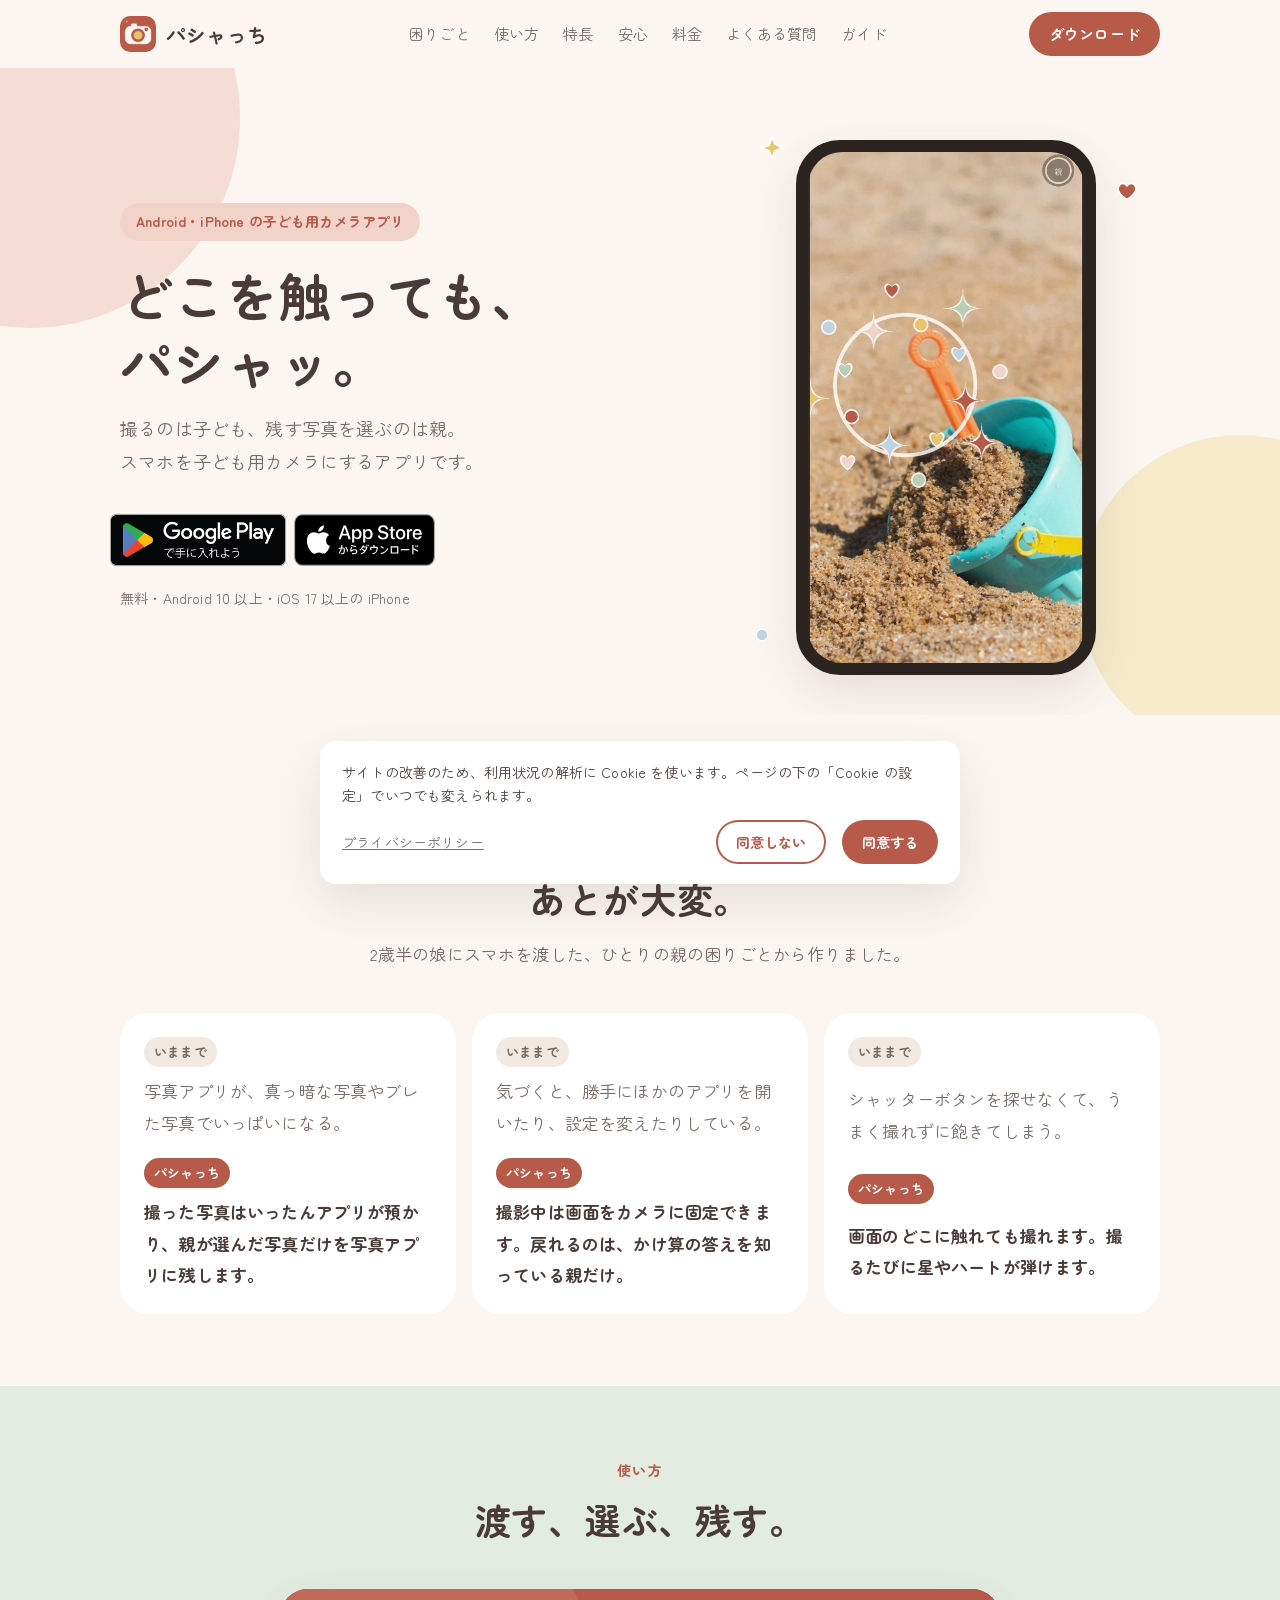
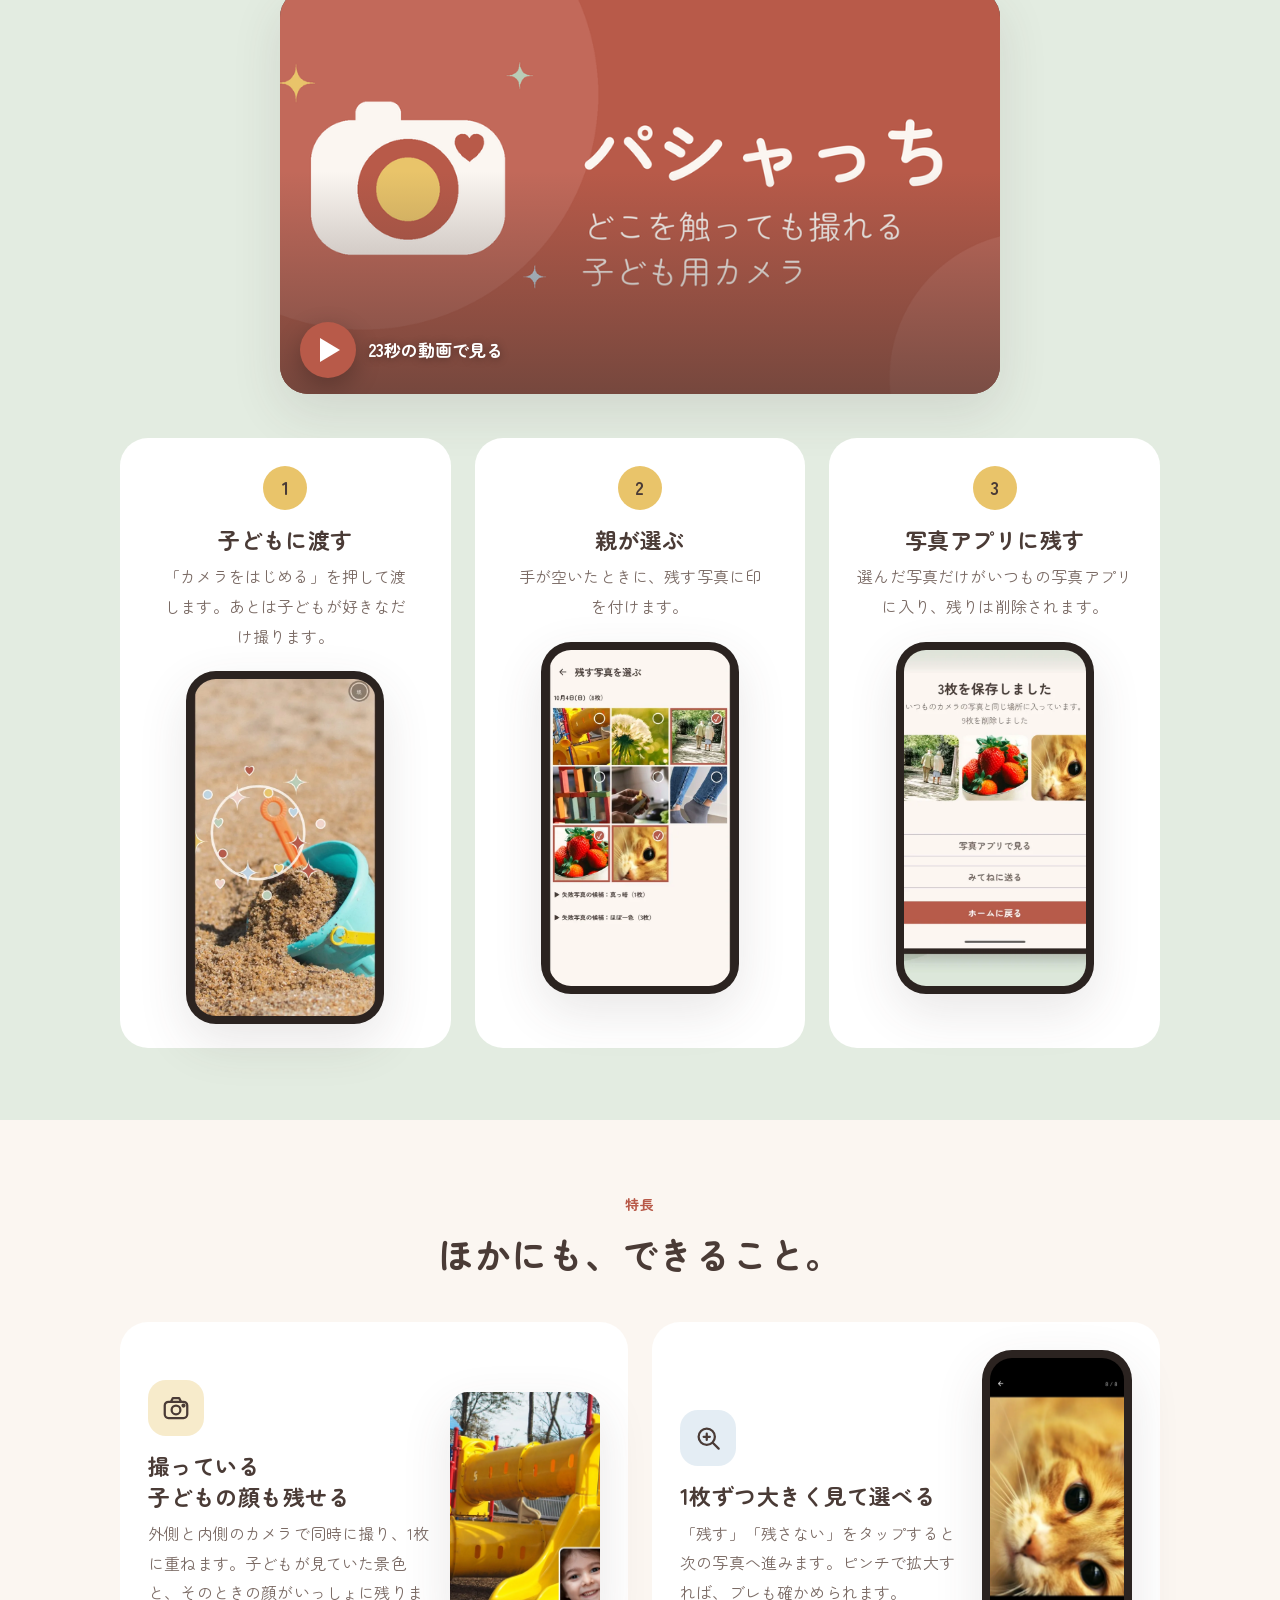
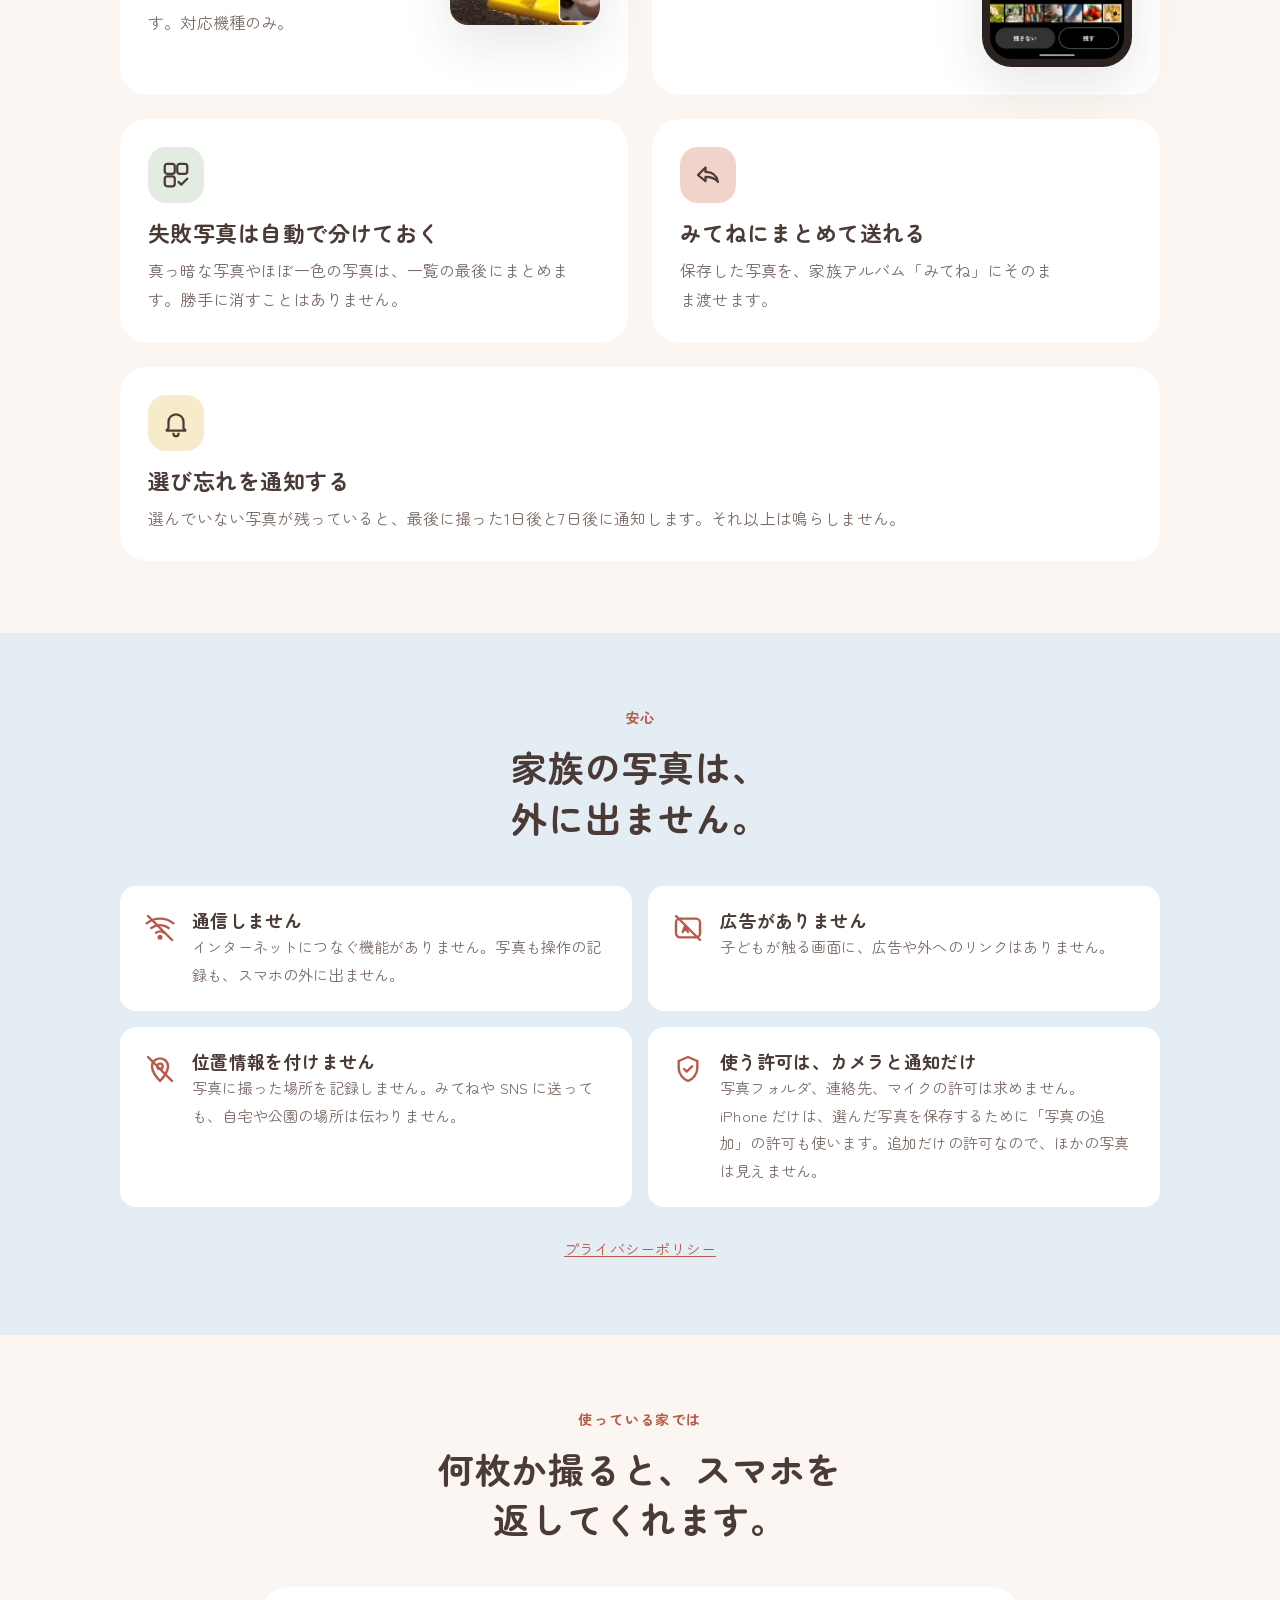
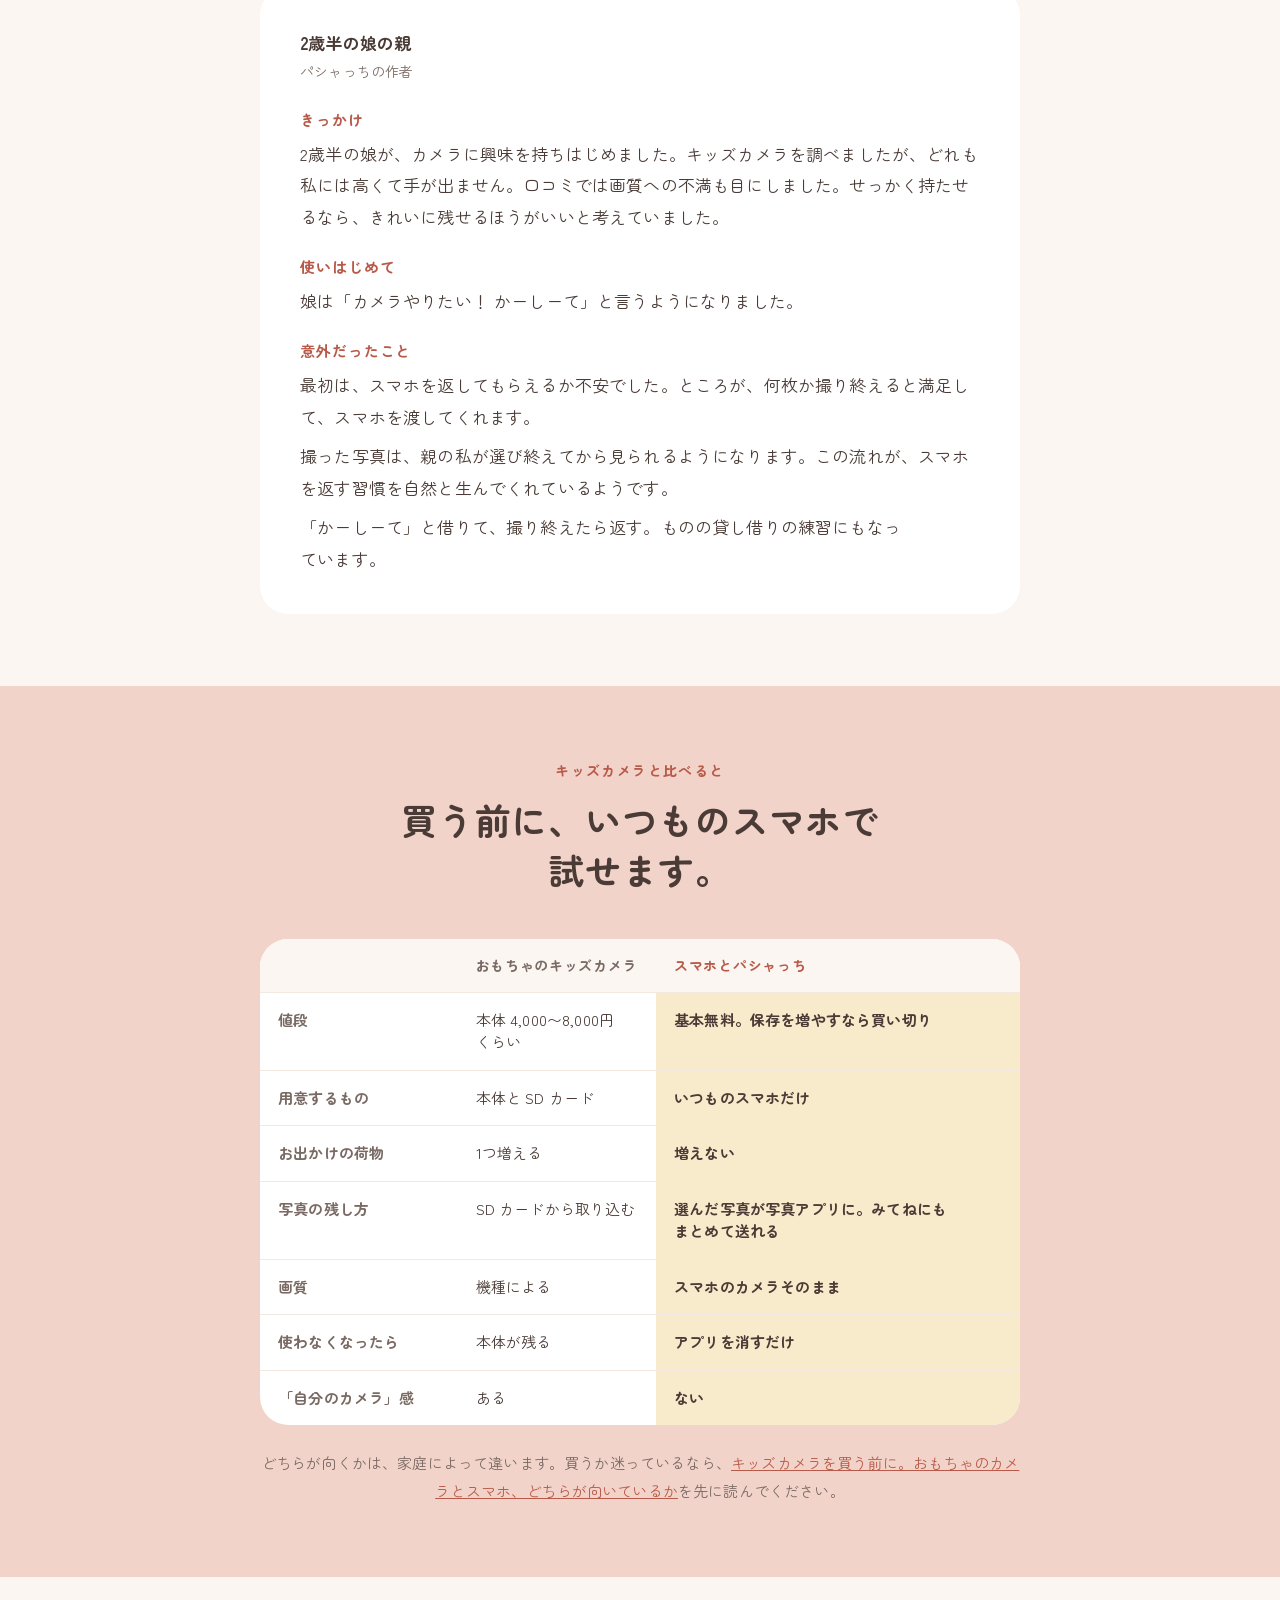
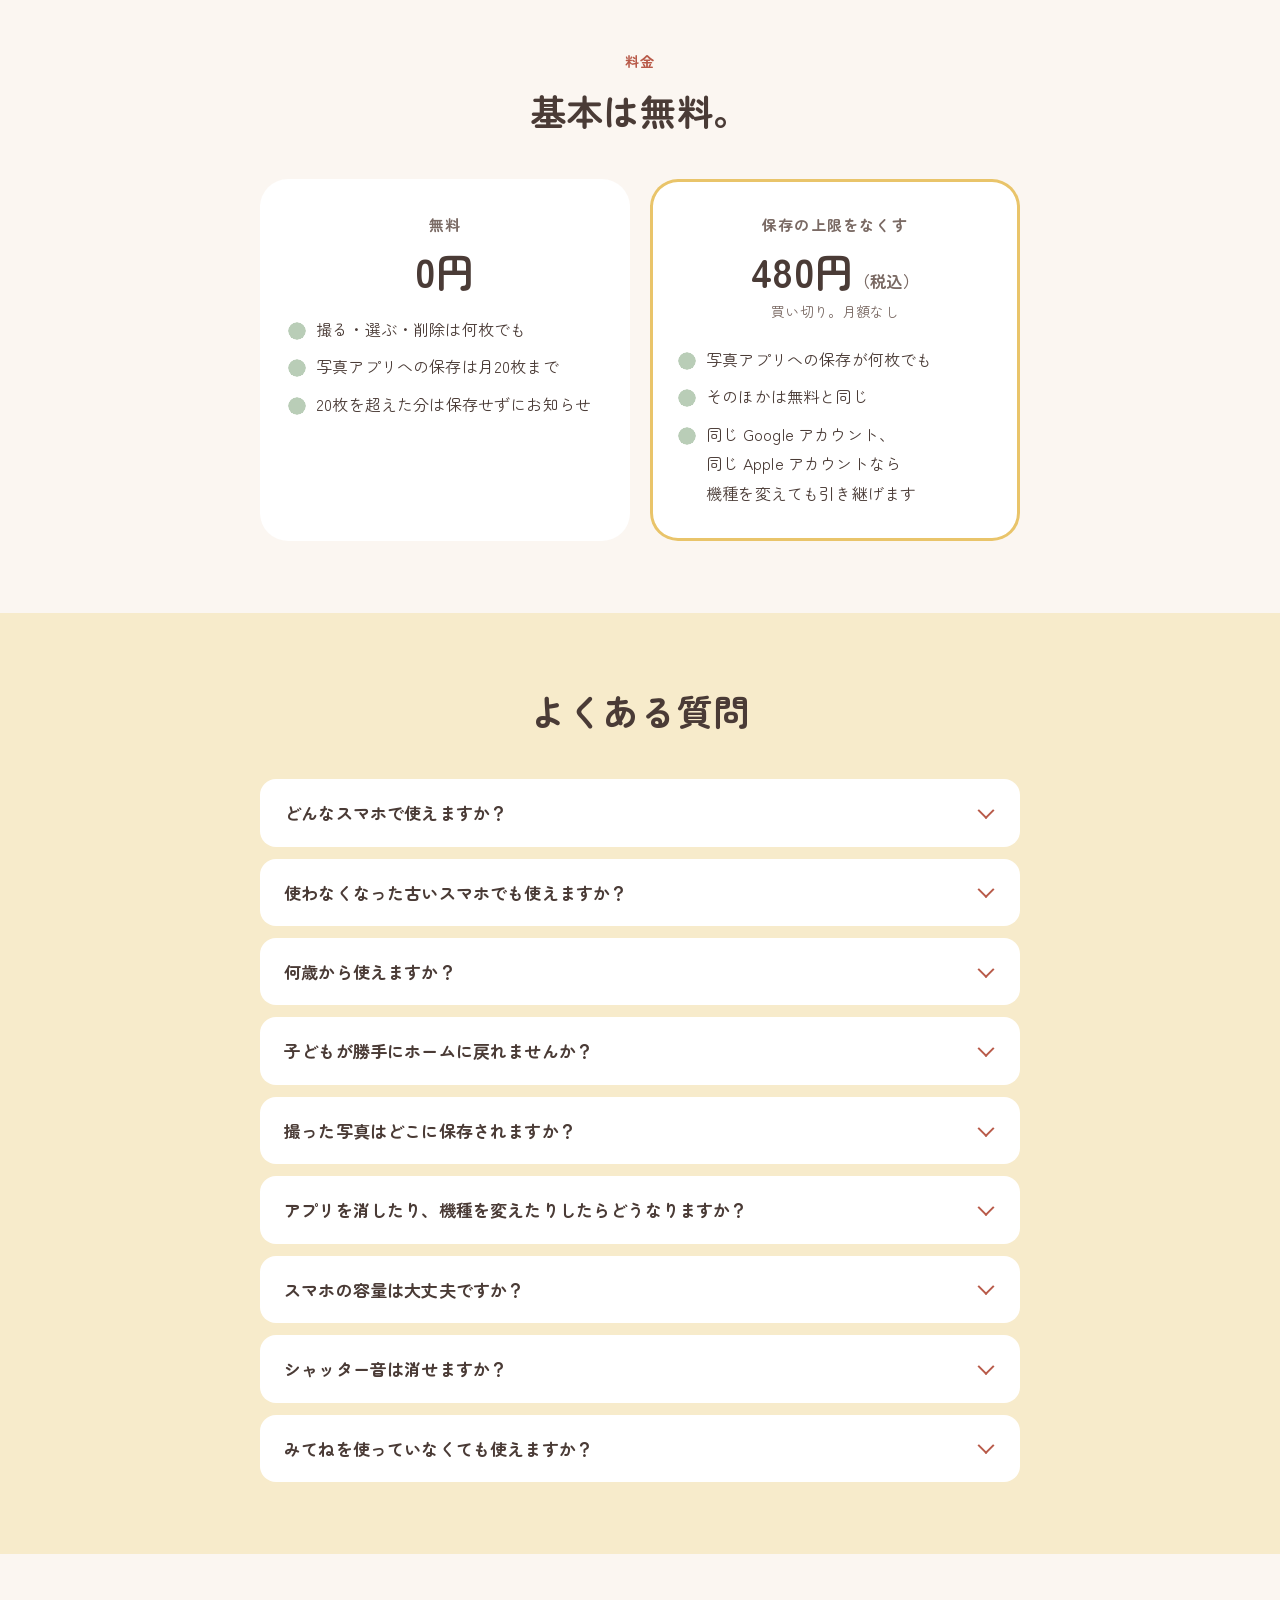
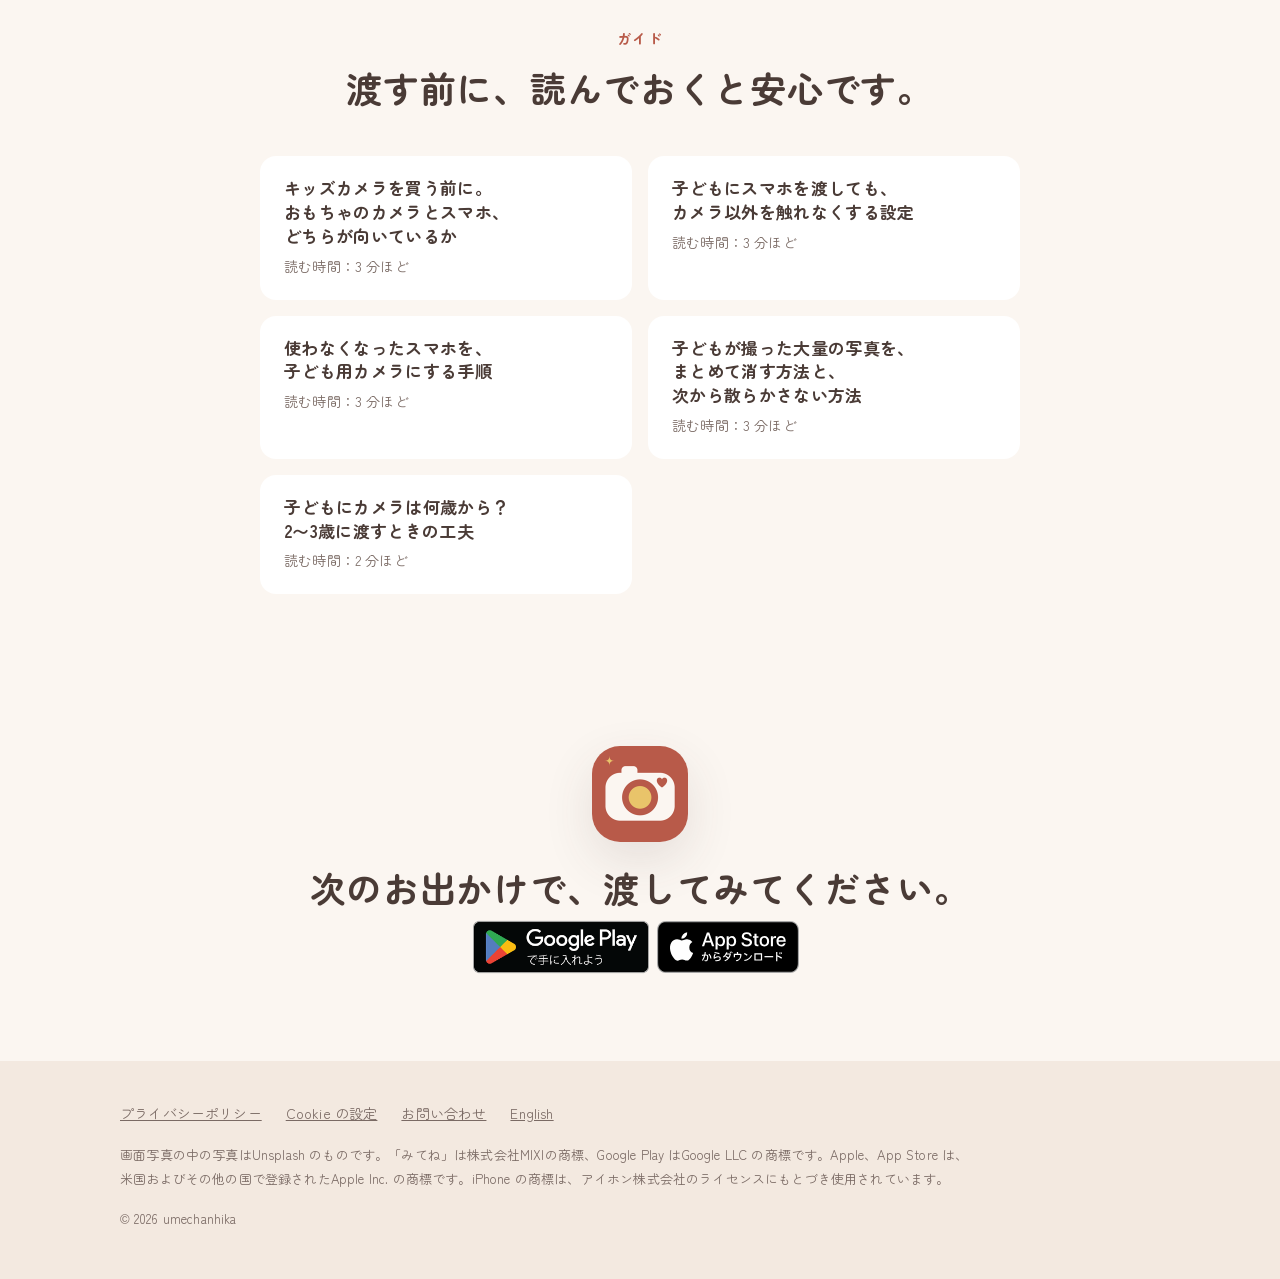
==== commit 76f6cd97: "site: pashacchi 1f98439b288a の site/ を写す" ====
--- a/ja/index.html
+++ b/ja/index.html
@@ -92,7 +92,7 @@
         "name": "何歳から使えますか？",
         "acceptedAnswer": {
           "@type": "Answer",
-          "text": "決まった年齢はありません。画面のどこに触れても撮れるので、シャッターボタンを探せない年齢の子でも撮れます。"
+          "text": "決まった年齢はありません。画面のどこに触れても撮れるので、シャッターボタンを探せない年齢の子でも撮れます。渡すときの工夫は「子どもにカメラは何歳から？ 2〜3歳に渡すときの工夫」にまとめました。"
         }
       },
       {
@@ -542,7 +542,7 @@
           </details>
           <details>
             <summary>何歳から<wbr>使えますか？</summary>
-            <p>決まった年齢はありません。画面のどこに触れても撮れるので、シャッターボタンを探せない年齢の子でも<span class="nobr">撮れます。</span></p>
+            <p>決まった年齢はありません。画面のどこに触れても撮れるので、シャッターボタンを探せない年齢の子でも撮れます。渡すときの工夫は<a href="guide/what-age-camera/">子どもにカメラは何歳から？ 2〜3歳に渡すときの工夫</a>に<span class="nobr">まとめました。</span></p>
           </details>
           <details>
             <summary>子どもが勝手に<wbr>ホームに<wbr>戻れませんか？</summary>
@@ -601,6 +601,12 @@
             <a class="guide-card" href="guide/camera-roll-cleanup/">
               <h3>子どもが撮った大量の写真を、<wbr>まとめて消す方法と、<wbr>次から散らかさない方法</h3>
               <span class="guide-card__time">読む時間：3 分ほど</span>
+            </a>
+          </li>
+          <li>
+            <a class="guide-card" href="guide/what-age-camera/">
+              <h3>子どもにカメラは何歳から？<wbr> 2〜3歳に渡すときの工夫</h3>
+              <span class="guide-card__time">読む時間：2 分ほど</span>
             </a>
           </li>
         </ul>
--- a/fonts.css
+++ b/fonts.css
@@ -14,7 +14,7 @@
   font-weight: 400;
   font-display: swap;
   src: url("assets/fonts/zen-maru-gothic-400-ja.woff2") format("woff2");
-  unicode-range: U+2192, U+3000, U+300C-300D, U+301C, U+3042, U+3044, U+3046, U+3048, U+304A-304B, U+304D-3055, U+3058, U+305A-305B, U+305D-305F, U+3061, U+3063-3065, U+3068-3069, U+306B, U+306D, U+3070-3073, U+3076, U+3079, U+307B-307C, U+307E-3080, U+3082-3084, U+3087-3088, U+308A, U+308C-308D, U+308F, U+3092, U+30A1-30A4, U+30A7, U+30A9-30AE, U+30B0-30B1, U+30B3-30B5, U+30B7, U+30B9-30BB, U+30BD, U+30BF-30C1, U+30C3, U+30C6-30CA, U+30CD, U+30CF-30D5, U+30D7-30D9, U+30DB-30E3, U+30E6-30E7, U+30EB-30ED, U+30FB, U+4E08, U+4E0A-4E0B, U+4E0D, U+4E21, U+4E26, U+4E2D, U+4E38, U+4E86, U+4E88, U+4E8B, U+4EBA, U+4ECB, U+4ED5-4ED6, U+4ED8, U+4EE3, U+4F1A, U+4F1D, U+4F3C, U+4F4D-4F4E, U+4F53, U+4F55, U+4F59, U+4F5C, U+4F7F, U+4FDD, U+4FE1, U+500B, U+501F, U+5024, U+5074, U+50CD, U+50CF, U+512A, U+5143, U+5145, U+5148, U+5165, U+5168, U+516C, U+5171, U+5177, U+5185-5186, U+518D, U+5199, U+51E6, U+51FA, U+5206, U+5217, U+5224-5225, U+5229, U+5236, U+524A, U+524D, U+529B, U+52A0, U+52B9, U+52D5, U+52DD, U+5316, U+534A, U+5370, U+53CE, U+53D6-53D7, U+53E3-53E4, U+53EF-53F0, U+53F3, U+5404, U+5408, U+540C-540D, U+5411, U+542B, U+544A, U+5473, U+547C, U+5546, U+5584, U+559C, U+56DE, U+56F0, U+56FA, U+56FD, U+570F, U+5712, U+5730, U+57CB, U+57DF, U+57FA, U+5831, U+5834, U+5897, U+58CA, U+58F0, U+58F2, U+5909, U+5916, U+5927, U+592B, U+5931, U+5947, U+596A, U+597D, U+59CB, U+5A18, U+5B50, U+5B57-5B58, U+5B64, U+5B85, U+5B88-5B89, U+5B9A, U+5B9F, U+5BB6, U+5BB9, U+5BC4, U+5BFE, U+5C02, U+5C0F, U+5C11, U+5C3E, U+5C40, U+5C4A, U+5C64, U+5DE6, U+5DEE, U+5E2F, U+5E45, U+5E74, U+5E83, U+5EAD, U+5F0F, U+5F15, U+5F31, U+5F37, U+5F3E, U+5F62, U+5F71, U+5F93, U+5F97, U+5FC3, U+5FC5, U+5FD8, U+5FDC, U+6027, U+60A9, U+60C5, U+610F, U+611F, U+6163, U+623B, U+6240, U+624B, U+6253, U+6255, U+6271, U+6298, U+629C, U+629E, U+62BC, U+62E1, U+6301, U+6307, U+632F, U+63A2, U+63A5, U+63C3, U+63CF-63D0, U+63DB, U+64AE, U+64CD, U+652F, U+6539, U+6557, U+6563, U+6570, U+6574, U+6587, U+6599, U+65B0, U+65B9, U+65CF, U+65E2, U+65E9, U+660E, U+661F, U+6642, U+666E-666F, U+6697, U+66F4, U+66F8, U+6700, U+6708-6709, U+671F, U+672B, U+675F, U+6765, U+6790, U+679A, U+67A0, U+67D4, U+682A, U+6848, U+68DA, U+691C, U+69CB, U+6A19, U+6A29-6A2A, U+6A5F, U+6B21, U+6B32, U+6B62-6B63, U+6B73, U+6B8B, U+6BB5, U+6BCE, U+6BD4, U+6C0F, U+6C17, U+6C34, U+6C42, U+6C60, U+6C7A, U+6CC1, U+6CD5, U+6D41, U+6D88, U+6DF1, U+6DFB, U+6E08, U+6E1B, U+6E21, U+6E2C, U+6E80, U+6E9C, U+6ED1, U+6F14, U+6FE1, U+70B9, U+7121, U+7136, U+7247-7248, U+7269, U+7279, U+72B6, U+72ED, U+732B, U+7372, U+73FE, U+7406, U+751F, U+7528, U+7531, U+753B, U+7559, U+7573, U+767A-767B, U+767D, U+7684, U+76EE, U+76F4, U+7701, U+771F, U+7740, U+77E5, U+77ED, U+7802, U+78BA, U+793A, U+793E, U+79C1, U+79D2, U+79FB, U+7A0E, U+7A2E, U+7A7A, U+7ACB, U+7AEF, U+7B49, U+7B54, U+7B97, U+7BA1, U+7BB1, U+7BC0, U+7C73, U+7D04, U+7D0B, U+7D1A, U+7D20, U+7D22, U+7D39, U+7D42, U+7D44, U+7D50, U+7D61, U+7D99-7D9A, U+7DD2, U+7DE0, U+7DF4, U+7E01, U+7E70, U+7F6E, U+7FA9, U+7FD2, U+8003, U+8005, U+80FD, U+81EA, U+8208, U+822C, U+8272, U+82F1, U+8377, U+843D, U+884C, U+8868, U+88C5, U+8981, U+898B, U+898F, U+89A7, U+89AA, U+89E3, U+89E6, U+8A08, U+8A2D, U+8A31, U+8A66, U+8A70-8A71, U+8A8D, U+8AAD, U+8AB0, U+8AB2, U+8ABF, U+8AC7, U+8B58, U+8B77, U+8C61, U+8CB7-8CB8, U+8CEA, U+8CFC, U+8D77, U+8D85, U+8DB3, U+8EAB, U+8F03, U+8F09, U+8F2A, U+8FBA, U+8FBC, U+8FD1, U+8FD4, U+8FF7, U+8FFD, U+9001, U+9006, U+9014, U+901A, U+9023, U+9032, U+9045, U+9053, U+9055, U+9077, U+907F, U+90E8, U+914D, U+91CF, U+91D1, U+9332, U+9577, U+9589, U+958B, U+9593, U+95A2, U+95B2, U+9632, U+9650, U+9664, U+968E, U+9694, U+96A0, U+96A3, U+96C6, U+96E2, U+96FB, U+9762, U+97F3, U+9805-9806, U+9810, U+984D, U+9854, U+985E, U+98FD, U+9996, U+9A13, U+9AD8, U+9CF4, U+9EC4, U+9F62, U+FF01, U+FF08-FF09, U+FF1A, U+FF1F, U+FF5C;
+  unicode-range: U+2192, U+3000, U+300C-300D, U+301C, U+3042, U+3044, U+3046, U+3048, U+304A-304B, U+304D-3055, U+3058, U+305A-305B, U+305D-305F, U+3061, U+3063-3065, U+3068-3069, U+306B, U+306D, U+3070-3073, U+3076, U+3079, U+307B-307C, U+307E-3080, U+3082-3084, U+3087-3088, U+308A, U+308C-308D, U+308F, U+3092, U+30A1-30A4, U+30A7, U+30A9-30AE, U+30B0-30B1, U+30B3-30B5, U+30B7, U+30B9-30BB, U+30BD, U+30BF-30C1, U+30C3, U+30C6-30CA, U+30CD, U+30CF-30D5, U+30D7-30D9, U+30DB-30E3, U+30E6-30E7, U+30EB-30ED, U+30FB, U+4E08, U+4E0A-4E0B, U+4E0D, U+4E21, U+4E26, U+4E2D, U+4E38, U+4E86, U+4E88, U+4E8B, U+4EBA, U+4ECB, U+4ED5-4ED6, U+4ED8, U+4EE3, U+4F1A, U+4F1D, U+4F3C, U+4F4D-4F4E, U+4F53, U+4F55, U+4F59, U+4F5C, U+4F7F, U+4F8B, U+4FDD, U+4FE1, U+500B, U+501F, U+5024, U+5074, U+50CD, U+50CF, U+512A, U+5143, U+5145, U+5148, U+5165, U+5168, U+516C, U+5171, U+5177, U+5185-5186, U+518D, U+5199, U+51E6, U+51FA, U+5206, U+5217, U+5224-5225, U+5229, U+5236, U+524A, U+524D, U+529B, U+52A0, U+52B9, U+52D5, U+52DD, U+5316, U+534A, U+5370, U+53CE, U+53D6-53D7, U+53E3-53E4, U+53EF-53F0, U+53F3, U+5404, U+5408, U+540C-540D, U+5411, U+542B, U+544A, U+5473, U+547C, U+5546, U+5584, U+559C, U+56DE, U+56F0, U+56FA, U+56FD, U+570F, U+5712, U+5730, U+57CB, U+57DF, U+57FA, U+5831, U+5834, U+5897, U+58CA, U+58F0, U+58F2, U+5909, U+5916, U+5927, U+592B, U+5931, U+5947, U+596A, U+597D, U+59CB, U+5A18, U+5B50, U+5B57-5B58, U+5B64, U+5B85, U+5B88-5B89, U+5B9A, U+5B9F, U+5BB6, U+5BB9, U+5BC4, U+5BFE, U+5C02, U+5C0F, U+5C11, U+5C3E, U+5C40, U+5C4A, U+5C64, U+5DE5-5DE6, U+5DEE, U+5E2F, U+5E45, U+5E74, U+5E83, U+5E8A, U+5EA7, U+5EAD, U+5F0F, U+5F15, U+5F31, U+5F37, U+5F3E, U+5F53, U+5F62, U+5F71, U+5F93, U+5F97, U+5FC3, U+5FC5, U+5FD8, U+5FDC, U+6027, U+60A9, U+60C5, U+610F, U+611F, U+6163, U+623B, U+6240, U+624B, U+6253, U+6255, U+6271, U+6298, U+629C, U+629E, U+62BC, U+62E1, U+6301, U+6307, U+632F, U+63A2, U+63A5, U+63C3, U+63CF-63D0, U+63DB, U+64AE, U+64CD, U+652F, U+6539, U+6557, U+6563, U+6570, U+6574, U+6587, U+6599, U+65B0, U+65B9, U+65CF, U+65E2, U+65E9, U+660E, U+661F, U+6642, U+666E-666F, U+6697, U+66F4, U+66F8, U+6700, U+6708-6709, U+671F, U+672B, U+675F, U+6765, U+6790, U+679A, U+67A0, U+67D4, U+682A, U+6848, U+68DA, U+691C, U+69CB, U+6A19, U+6A29-6A2A, U+6A5F, U+6B21, U+6B32, U+6B62-6B63, U+6B73, U+6B8B, U+6BB5, U+6BCE, U+6BD4, U+6C0F, U+6C17, U+6C34, U+6C42, U+6C60, U+6C7A, U+6CC1, U+6CD5, U+6D41, U+6D88, U+6DF1, U+6DFB, U+6E08, U+6E1B, U+6E21, U+6E2C, U+6E80, U+6E9C, U+6ED1, U+6F14, U+6FE1, U+70B9, U+7121, U+7136, U+7247-7248, U+7269, U+7279, U+72B6, U+72ED, U+732B, U+7372, U+73FE, U+7406, U+751F, U+7528, U+7531, U+753B, U+7559, U+7573, U+767A-767B, U+767D, U+7684, U+76EE, U+76F4, U+7701, U+771F, U+7740, U+77E5, U+77ED, U+7802, U+78BA, U+793A, U+793E, U+79C1, U+79D2, U+79FB, U+7A0E, U+7A2E, U+7A7A, U+7ACB, U+7AEF, U+7B49, U+7B54, U+7B56, U+7B97, U+7BA1, U+7BB1, U+7BC0, U+7C73, U+7D04, U+7D0B, U+7D1A, U+7D20, U+7D22, U+7D39, U+7D42, U+7D44, U+7D50, U+7D61, U+7D99-7D9A, U+7DD2, U+7DE0, U+7DF4, U+7E01, U+7E70, U+7F6E, U+7FA9, U+7FD2, U+8003, U+8005, U+80FD, U+81EA, U+8208, U+822C, U+8272, U+829D, U+82F1, U+8377, U+843D, U+884C, U+8868, U+88C5, U+8981, U+898B, U+898F, U+89A7, U+89AA, U+89E3, U+89E6, U+8A08, U+8A2D, U+8A31, U+8A66, U+8A70-8A71, U+8A8D, U+8AAD, U+8AB0, U+8AB2, U+8ABF, U+8AC7, U+8B58, U+8B77, U+8C61, U+8CB7-8CB8, U+8CEA, U+8CFC, U+8D77, U+8D85, U+8DB3, U+8EAB, U+8F03, U+8F09, U+8F2A, U+8FBA, U+8FBC, U+8FD1, U+8FD4, U+8FF7, U+8FFD, U+9001, U+9006, U+9014, U+901A, U+9023, U+9032, U+9045, U+9053, U+9055, U+9077, U+907F, U+90E8, U+914D, U+91CF, U+91D1, U+9332, U+9577, U+9589, U+958B, U+9593, U+95A2, U+95B2, U+9632, U+9650, U+9664, U+968E, U+9694, U+969B, U+96A0, U+96A3, U+96C6, U+96E2, U+96FB, U+9762, U+97F3, U+9805-9806, U+9810, U+984D, U+9854, U+985E, U+98FD, U+9996, U+9A13, U+9AD8, U+9CF4, U+9EC4, U+9F62, U+FF01, U+FF08-FF09, U+FF1A, U+FF1F, U+FF5C;
 }
 @font-face {
   font-family: "Zen Maru Gothic";
@@ -30,5 +30,5 @@
   font-weight: 700;
   font-display: swap;
   src: url("assets/fonts/zen-maru-gothic-700-ja.woff2") format("woff2");
-  unicode-range: U+2192, U+3000, U+300C-300D, U+301C, U+3042, U+3044, U+3046, U+3048, U+304A-304B, U+304D-3055, U+3058, U+305A-305B, U+305D-305F, U+3061, U+3063-3065, U+3068-3069, U+306B, U+306D, U+3070-3073, U+3076, U+3079, U+307B-307C, U+307E-3080, U+3082-3084, U+3087-3088, U+308A, U+308C-308D, U+308F, U+3092, U+30A1-30A4, U+30A7, U+30A9-30AE, U+30B0-30B1, U+30B3-30B5, U+30B7, U+30B9-30BB, U+30BD, U+30BF-30C1, U+30C3, U+30C6-30CA, U+30CD, U+30CF-30D5, U+30D7-30D9, U+30DB-30E3, U+30E6-30E7, U+30EB-30ED, U+30FB, U+4E08, U+4E0A-4E0B, U+4E0D, U+4E21, U+4E26, U+4E2D, U+4E38, U+4E86, U+4E88, U+4E8B, U+4EBA, U+4ECB, U+4ED5-4ED6, U+4ED8, U+4EE3, U+4F1A, U+4F1D, U+4F3C, U+4F4D-4F4E, U+4F53, U+4F55, U+4F59, U+4F5C, U+4F7F, U+4FDD, U+4FE1, U+500B, U+501F, U+5024, U+5074, U+50CD, U+50CF, U+512A, U+5143, U+5145, U+5148, U+5165, U+5168, U+516C, U+5171, U+5177, U+5185-5186, U+518D, U+5199, U+51E6, U+51FA, U+5206, U+5217, U+5224-5225, U+5229, U+5236, U+524A, U+524D, U+529B, U+52A0, U+52B9, U+52D5, U+52DD, U+5316, U+534A, U+5370, U+53CE, U+53D6-53D7, U+53E3-53E4, U+53EF-53F0, U+53F3, U+5404, U+5408, U+540C-540D, U+5411, U+542B, U+544A, U+5473, U+547C, U+5546, U+5584, U+559C, U+56DE, U+56F0, U+56FA, U+56FD, U+570F, U+5712, U+5730, U+57CB, U+57DF, U+57FA, U+5831, U+5834, U+5897, U+58CA, U+58F0, U+58F2, U+5909, U+5916, U+5927, U+592B, U+5931, U+5947, U+596A, U+597D, U+59CB, U+5A18, U+5B50, U+5B57-5B58, U+5B64, U+5B85, U+5B88-5B89, U+5B9A, U+5B9F, U+5BB6, U+5BB9, U+5BC4, U+5BFE, U+5C02, U+5C0F, U+5C11, U+5C3E, U+5C40, U+5C4A, U+5C64, U+5DE6, U+5DEE, U+5E2F, U+5E45, U+5E74, U+5E83, U+5EAD, U+5F0F, U+5F15, U+5F31, U+5F37, U+5F3E, U+5F62, U+5F71, U+5F93, U+5F97, U+5FC3, U+5FC5, U+5FD8, U+5FDC, U+6027, U+60A9, U+60C5, U+610F, U+611F, U+6163, U+623B, U+6240, U+624B, U+6253, U+6255, U+6271, U+6298, U+629C, U+629E, U+62BC, U+62E1, U+6301, U+6307, U+632F, U+63A2, U+63A5, U+63C3, U+63CF-63D0, U+63DB, U+64AE, U+64CD, U+652F, U+6539, U+6557, U+6563, U+6570, U+6574, U+6587, U+6599, U+65B0, U+65B9, U+65CF, U+65E2, U+65E9, U+660E, U+661F, U+6642, U+666E-666F, U+6697, U+66F4, U+66F8, U+6700, U+6708-6709, U+671F, U+672B, U+675F, U+6765, U+6790, U+679A, U+67A0, U+67D4, U+682A, U+6848, U+68DA, U+691C, U+69CB, U+6A19, U+6A29-6A2A, U+6A5F, U+6B21, U+6B32, U+6B62-6B63, U+6B73, U+6B8B, U+6BB5, U+6BCE, U+6BD4, U+6C0F, U+6C17, U+6C34, U+6C42, U+6C60, U+6C7A, U+6CC1, U+6CD5, U+6D41, U+6D88, U+6DF1, U+6DFB, U+6E08, U+6E1B, U+6E21, U+6E2C, U+6E80, U+6E9C, U+6ED1, U+6F14, U+6FE1, U+70B9, U+7121, U+7136, U+7247-7248, U+7269, U+7279, U+72B6, U+72ED, U+732B, U+7372, U+73FE, U+7406, U+751F, U+7528, U+7531, U+753B, U+7559, U+7573, U+767A-767B, U+767D, U+7684, U+76EE, U+76F4, U+7701, U+771F, U+7740, U+77E5, U+77ED, U+7802, U+78BA, U+793A, U+793E, U+79C1, U+79D2, U+79FB, U+7A0E, U+7A2E, U+7A7A, U+7ACB, U+7AEF, U+7B49, U+7B54, U+7B97, U+7BA1, U+7BB1, U+7BC0, U+7C73, U+7D04, U+7D0B, U+7D1A, U+7D20, U+7D22, U+7D39, U+7D42, U+7D44, U+7D50, U+7D61, U+7D99-7D9A, U+7DD2, U+7DE0, U+7DF4, U+7E01, U+7E70, U+7F6E, U+7FA9, U+7FD2, U+8003, U+8005, U+80FD, U+81EA, U+8208, U+822C, U+8272, U+82F1, U+8377, U+843D, U+884C, U+8868, U+88C5, U+8981, U+898B, U+898F, U+89A7, U+89AA, U+89E3, U+89E6, U+8A08, U+8A2D, U+8A31, U+8A66, U+8A70-8A71, U+8A8D, U+8AAD, U+8AB0, U+8AB2, U+8ABF, U+8AC7, U+8B58, U+8B77, U+8C61, U+8CB7-8CB8, U+8CEA, U+8CFC, U+8D77, U+8D85, U+8DB3, U+8EAB, U+8F03, U+8F09, U+8F2A, U+8FBA, U+8FBC, U+8FD1, U+8FD4, U+8FF7, U+8FFD, U+9001, U+9006, U+9014, U+901A, U+9023, U+9032, U+9045, U+9053, U+9055, U+9077, U+907F, U+90E8, U+914D, U+91CF, U+91D1, U+9332, U+9577, U+9589, U+958B, U+9593, U+95A2, U+95B2, U+9632, U+9650, U+9664, U+968E, U+9694, U+96A0, U+96A3, U+96C6, U+96E2, U+96FB, U+9762, U+97F3, U+9805-9806, U+9810, U+984D, U+9854, U+985E, U+98FD, U+9996, U+9A13, U+9AD8, U+9CF4, U+9EC4, U+9F62, U+FF01, U+FF08-FF09, U+FF1A, U+FF1F, U+FF5C;
+  unicode-range: U+2192, U+3000, U+300C-300D, U+301C, U+3042, U+3044, U+3046, U+3048, U+304A-304B, U+304D-3055, U+3058, U+305A-305B, U+305D-305F, U+3061, U+3063-3065, U+3068-3069, U+306B, U+306D, U+3070-3073, U+3076, U+3079, U+307B-307C, U+307E-3080, U+3082-3084, U+3087-3088, U+308A, U+308C-308D, U+308F, U+3092, U+30A1-30A4, U+30A7, U+30A9-30AE, U+30B0-30B1, U+30B3-30B5, U+30B7, U+30B9-30BB, U+30BD, U+30BF-30C1, U+30C3, U+30C6-30CA, U+30CD, U+30CF-30D5, U+30D7-30D9, U+30DB-30E3, U+30E6-30E7, U+30EB-30ED, U+30FB, U+4E08, U+4E0A-4E0B, U+4E0D, U+4E21, U+4E26, U+4E2D, U+4E38, U+4E86, U+4E88, U+4E8B, U+4EBA, U+4ECB, U+4ED5-4ED6, U+4ED8, U+4EE3, U+4F1A, U+4F1D, U+4F3C, U+4F4D-4F4E, U+4F53, U+4F55, U+4F59, U+4F5C, U+4F7F, U+4F8B, U+4FDD, U+4FE1, U+500B, U+501F, U+5024, U+5074, U+50CD, U+50CF, U+512A, U+5143, U+5145, U+5148, U+5165, U+5168, U+516C, U+5171, U+5177, U+5185-5186, U+518D, U+5199, U+51E6, U+51FA, U+5206, U+5217, U+5224-5225, U+5229, U+5236, U+524A, U+524D, U+529B, U+52A0, U+52B9, U+52D5, U+52DD, U+5316, U+534A, U+5370, U+53CE, U+53D6-53D7, U+53E3-53E4, U+53EF-53F0, U+53F3, U+5404, U+5408, U+540C-540D, U+5411, U+542B, U+544A, U+5473, U+547C, U+5546, U+5584, U+559C, U+56DE, U+56F0, U+56FA, U+56FD, U+570F, U+5712, U+5730, U+57CB, U+57DF, U+57FA, U+5831, U+5834, U+5897, U+58CA, U+58F0, U+58F2, U+5909, U+5916, U+5927, U+592B, U+5931, U+5947, U+596A, U+597D, U+59CB, U+5A18, U+5B50, U+5B57-5B58, U+5B64, U+5B85, U+5B88-5B89, U+5B9A, U+5B9F, U+5BB6, U+5BB9, U+5BC4, U+5BFE, U+5C02, U+5C0F, U+5C11, U+5C3E, U+5C40, U+5C4A, U+5C64, U+5DE5-5DE6, U+5DEE, U+5E2F, U+5E45, U+5E74, U+5E83, U+5E8A, U+5EA7, U+5EAD, U+5F0F, U+5F15, U+5F31, U+5F37, U+5F3E, U+5F53, U+5F62, U+5F71, U+5F93, U+5F97, U+5FC3, U+5FC5, U+5FD8, U+5FDC, U+6027, U+60A9, U+60C5, U+610F, U+611F, U+6163, U+623B, U+6240, U+624B, U+6253, U+6255, U+6271, U+6298, U+629C, U+629E, U+62BC, U+62E1, U+6301, U+6307, U+632F, U+63A2, U+63A5, U+63C3, U+63CF-63D0, U+63DB, U+64AE, U+64CD, U+652F, U+6539, U+6557, U+6563, U+6570, U+6574, U+6587, U+6599, U+65B0, U+65B9, U+65CF, U+65E2, U+65E9, U+660E, U+661F, U+6642, U+666E-666F, U+6697, U+66F4, U+66F8, U+6700, U+6708-6709, U+671F, U+672B, U+675F, U+6765, U+6790, U+679A, U+67A0, U+67D4, U+682A, U+6848, U+68DA, U+691C, U+69CB, U+6A19, U+6A29-6A2A, U+6A5F, U+6B21, U+6B32, U+6B62-6B63, U+6B73, U+6B8B, U+6BB5, U+6BCE, U+6BD4, U+6C0F, U+6C17, U+6C34, U+6C42, U+6C60, U+6C7A, U+6CC1, U+6CD5, U+6D41, U+6D88, U+6DF1, U+6DFB, U+6E08, U+6E1B, U+6E21, U+6E2C, U+6E80, U+6E9C, U+6ED1, U+6F14, U+6FE1, U+70B9, U+7121, U+7136, U+7247-7248, U+7269, U+7279, U+72B6, U+72ED, U+732B, U+7372, U+73FE, U+7406, U+751F, U+7528, U+7531, U+753B, U+7559, U+7573, U+767A-767B, U+767D, U+7684, U+76EE, U+76F4, U+7701, U+771F, U+7740, U+77E5, U+77ED, U+7802, U+78BA, U+793A, U+793E, U+79C1, U+79D2, U+79FB, U+7A0E, U+7A2E, U+7A7A, U+7ACB, U+7AEF, U+7B49, U+7B54, U+7B56, U+7B97, U+7BA1, U+7BB1, U+7BC0, U+7C73, U+7D04, U+7D0B, U+7D1A, U+7D20, U+7D22, U+7D39, U+7D42, U+7D44, U+7D50, U+7D61, U+7D99-7D9A, U+7DD2, U+7DE0, U+7DF4, U+7E01, U+7E70, U+7F6E, U+7FA9, U+7FD2, U+8003, U+8005, U+80FD, U+81EA, U+8208, U+822C, U+8272, U+829D, U+82F1, U+8377, U+843D, U+884C, U+8868, U+88C5, U+8981, U+898B, U+898F, U+89A7, U+89AA, U+89E3, U+89E6, U+8A08, U+8A2D, U+8A31, U+8A66, U+8A70-8A71, U+8A8D, U+8AAD, U+8AB0, U+8AB2, U+8ABF, U+8AC7, U+8B58, U+8B77, U+8C61, U+8CB7-8CB8, U+8CEA, U+8CFC, U+8D77, U+8D85, U+8DB3, U+8EAB, U+8F03, U+8F09, U+8F2A, U+8FBA, U+8FBC, U+8FD1, U+8FD4, U+8FF7, U+8FFD, U+9001, U+9006, U+9014, U+901A, U+9023, U+9032, U+9045, U+9053, U+9055, U+9077, U+907F, U+90E8, U+914D, U+91CF, U+91D1, U+9332, U+9577, U+9589, U+958B, U+9593, U+95A2, U+95B2, U+9632, U+9650, U+9664, U+968E, U+9694, U+969B, U+96A0, U+96A3, U+96C6, U+96E2, U+96FB, U+9762, U+97F3, U+9805-9806, U+9810, U+984D, U+9854, U+985E, U+98FD, U+9996, U+9A13, U+9AD8, U+9CF4, U+9EC4, U+9F62, U+FF01, U+FF08-FF09, U+FF1A, U+FF1F, U+FF5C;
 }
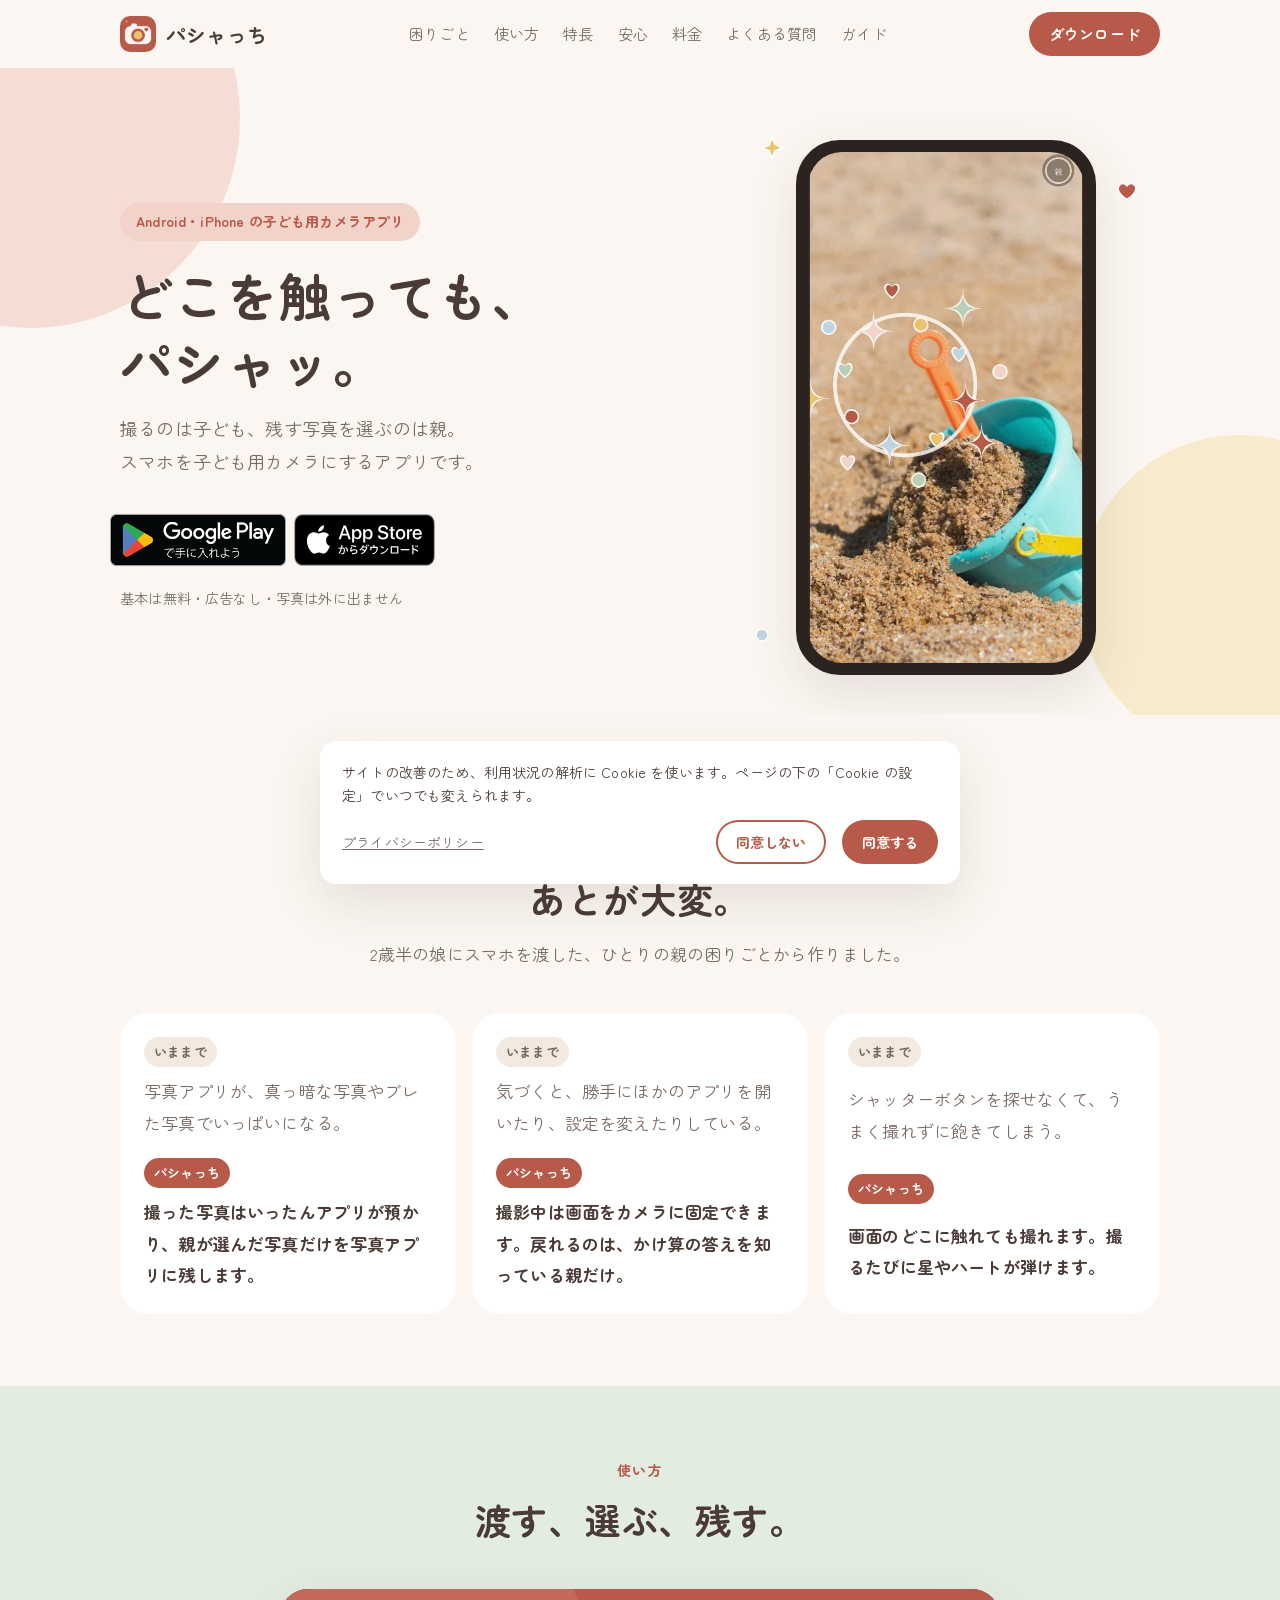
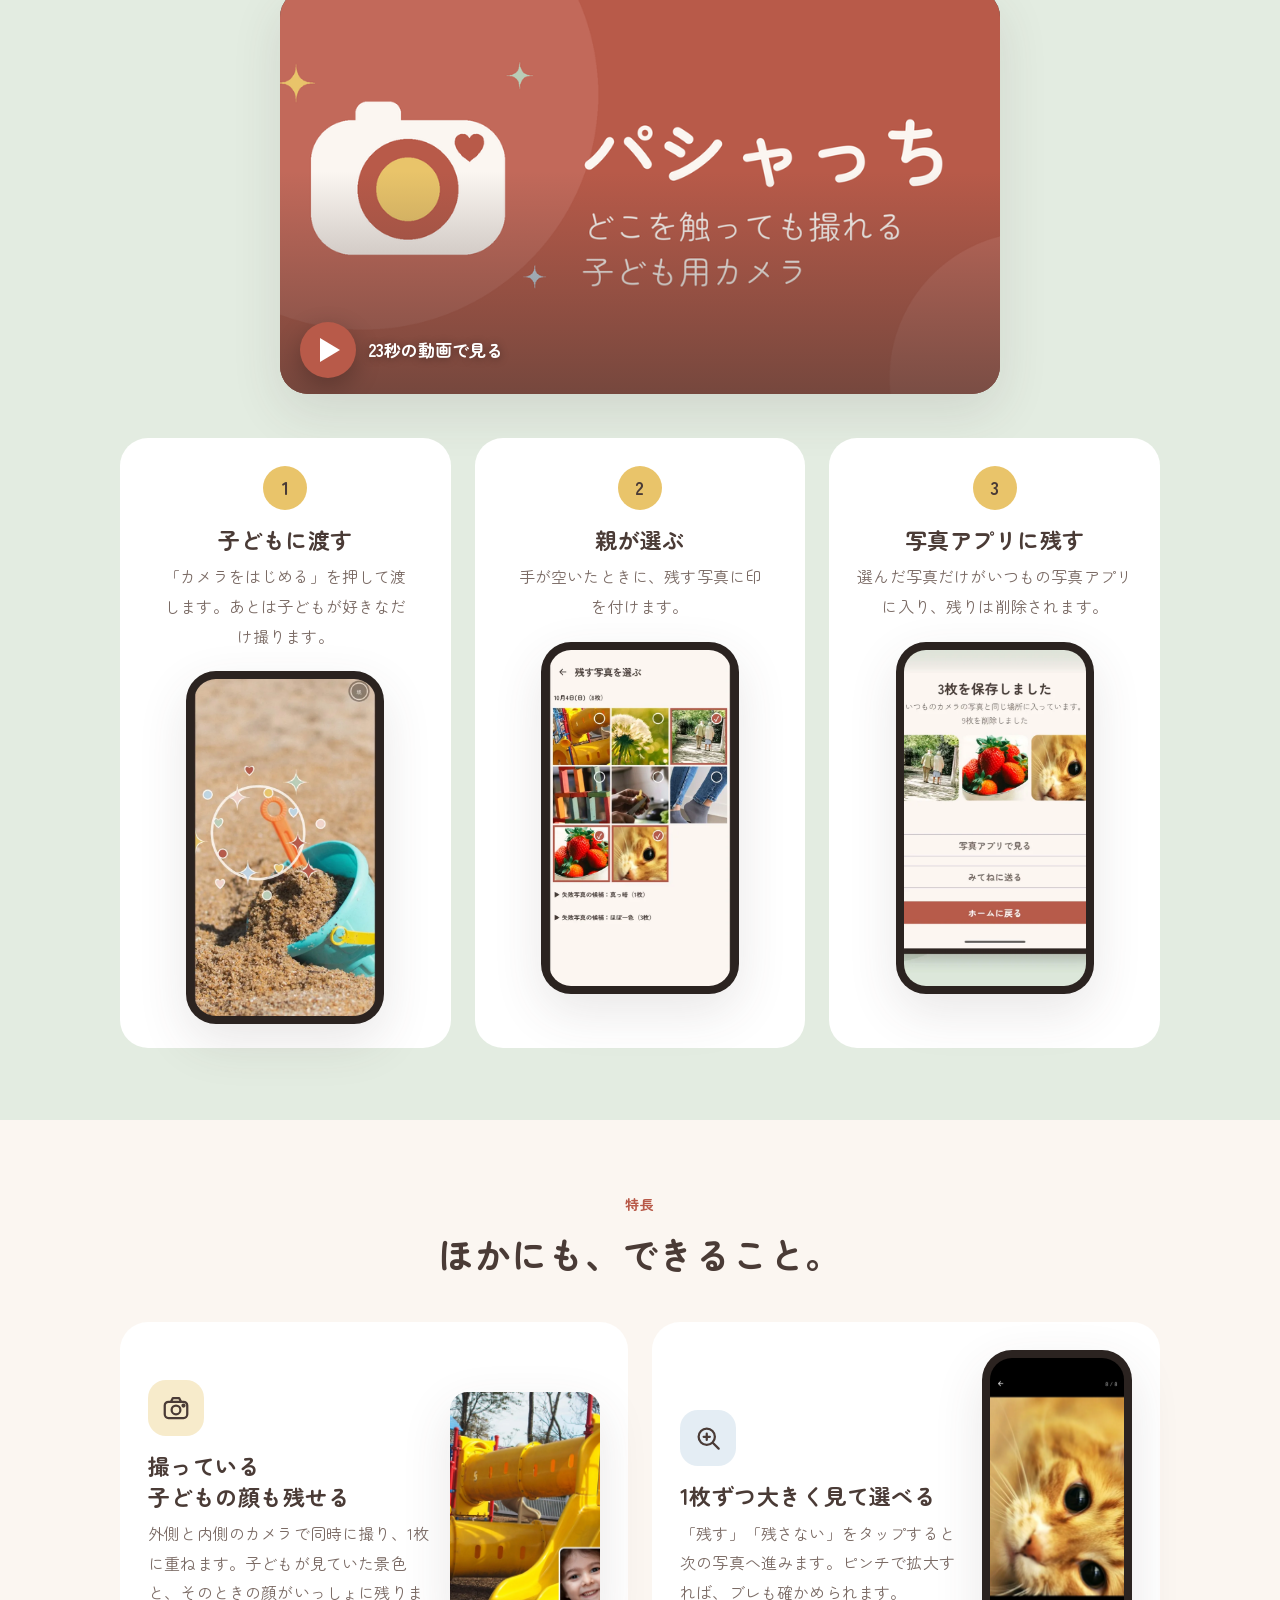
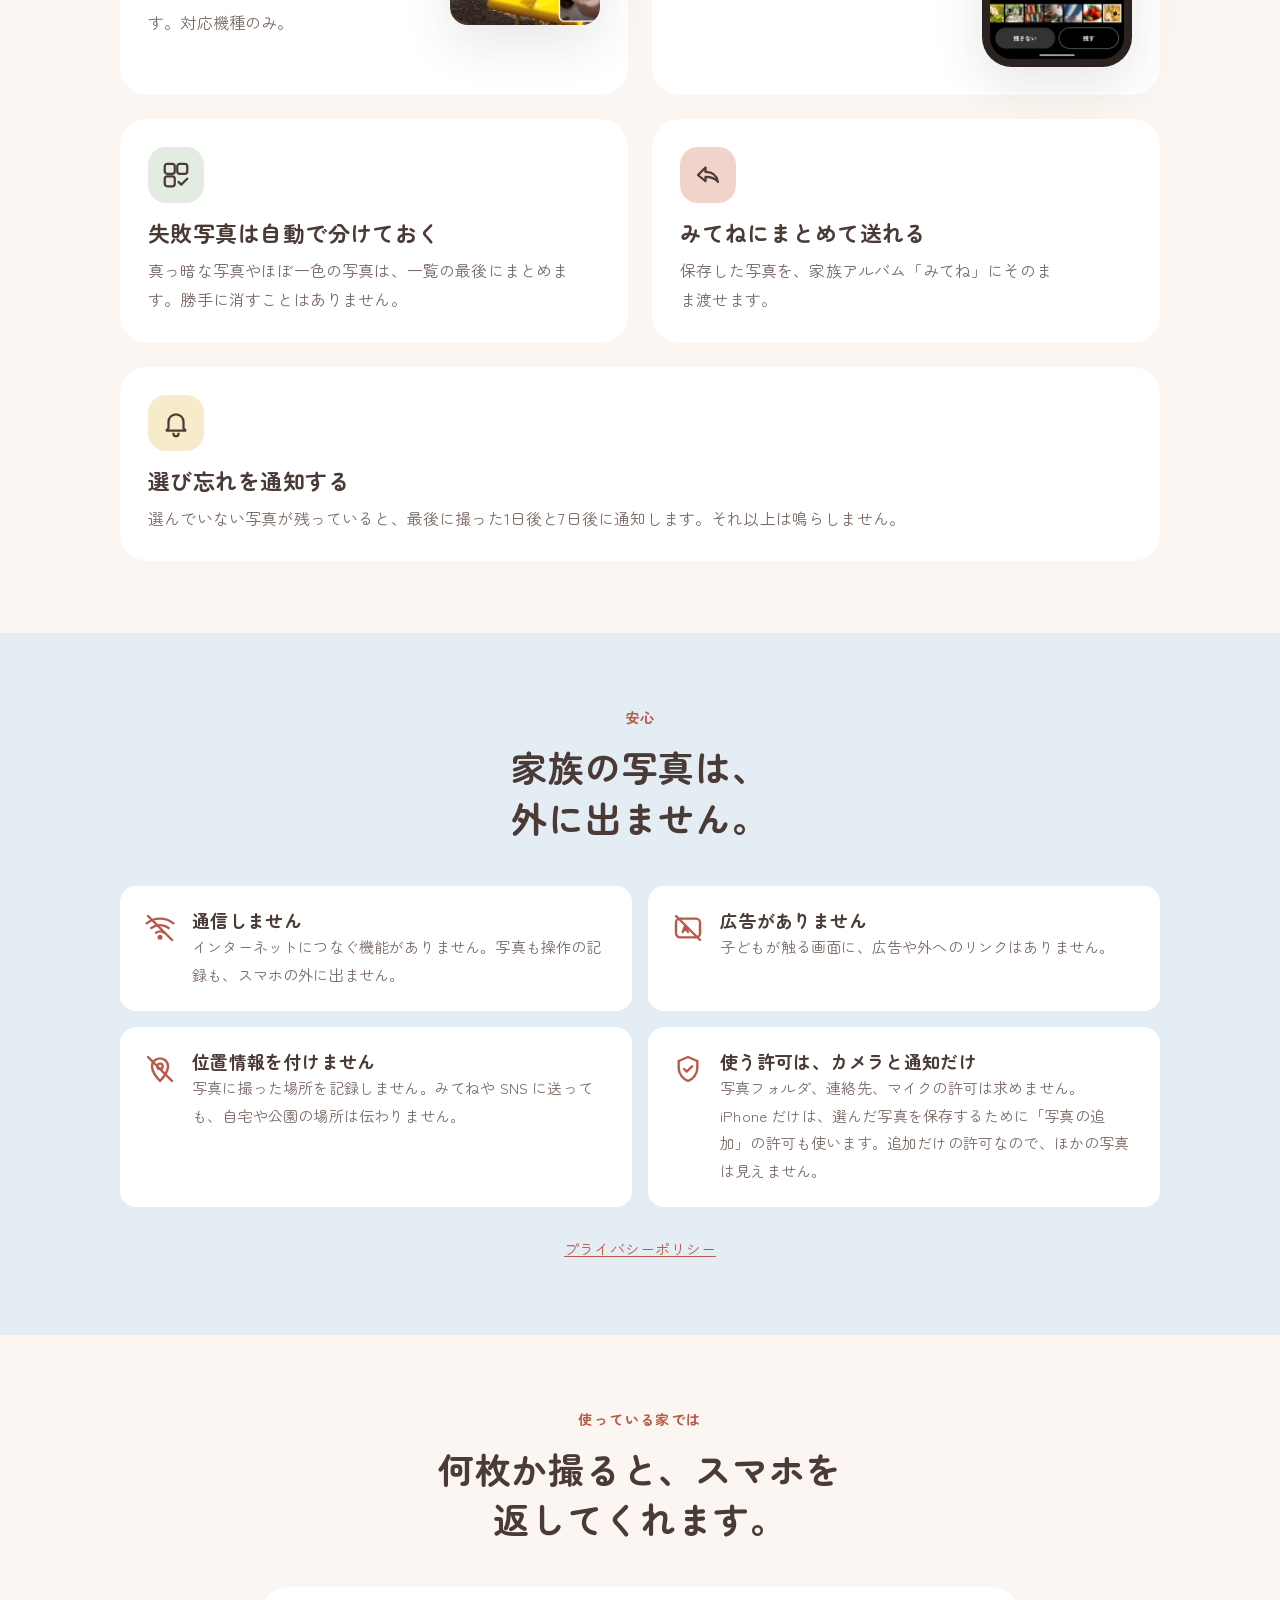
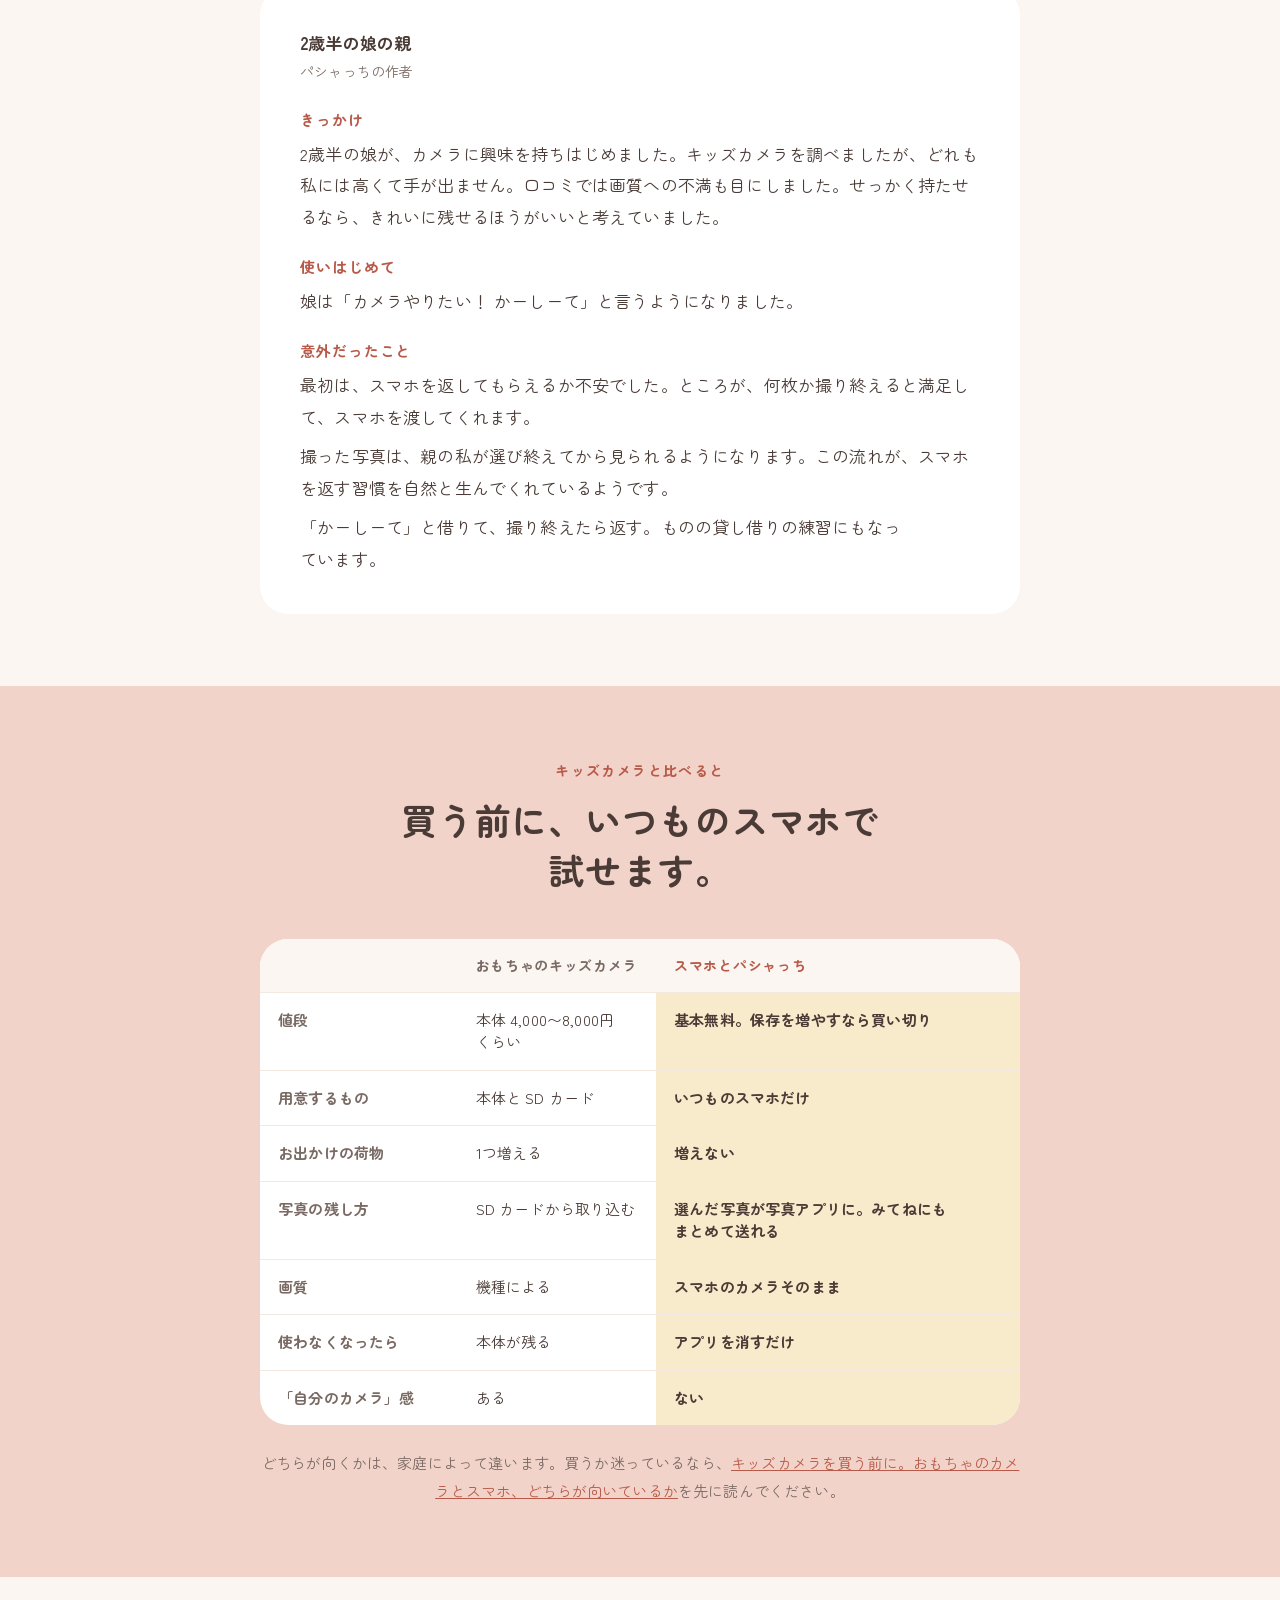
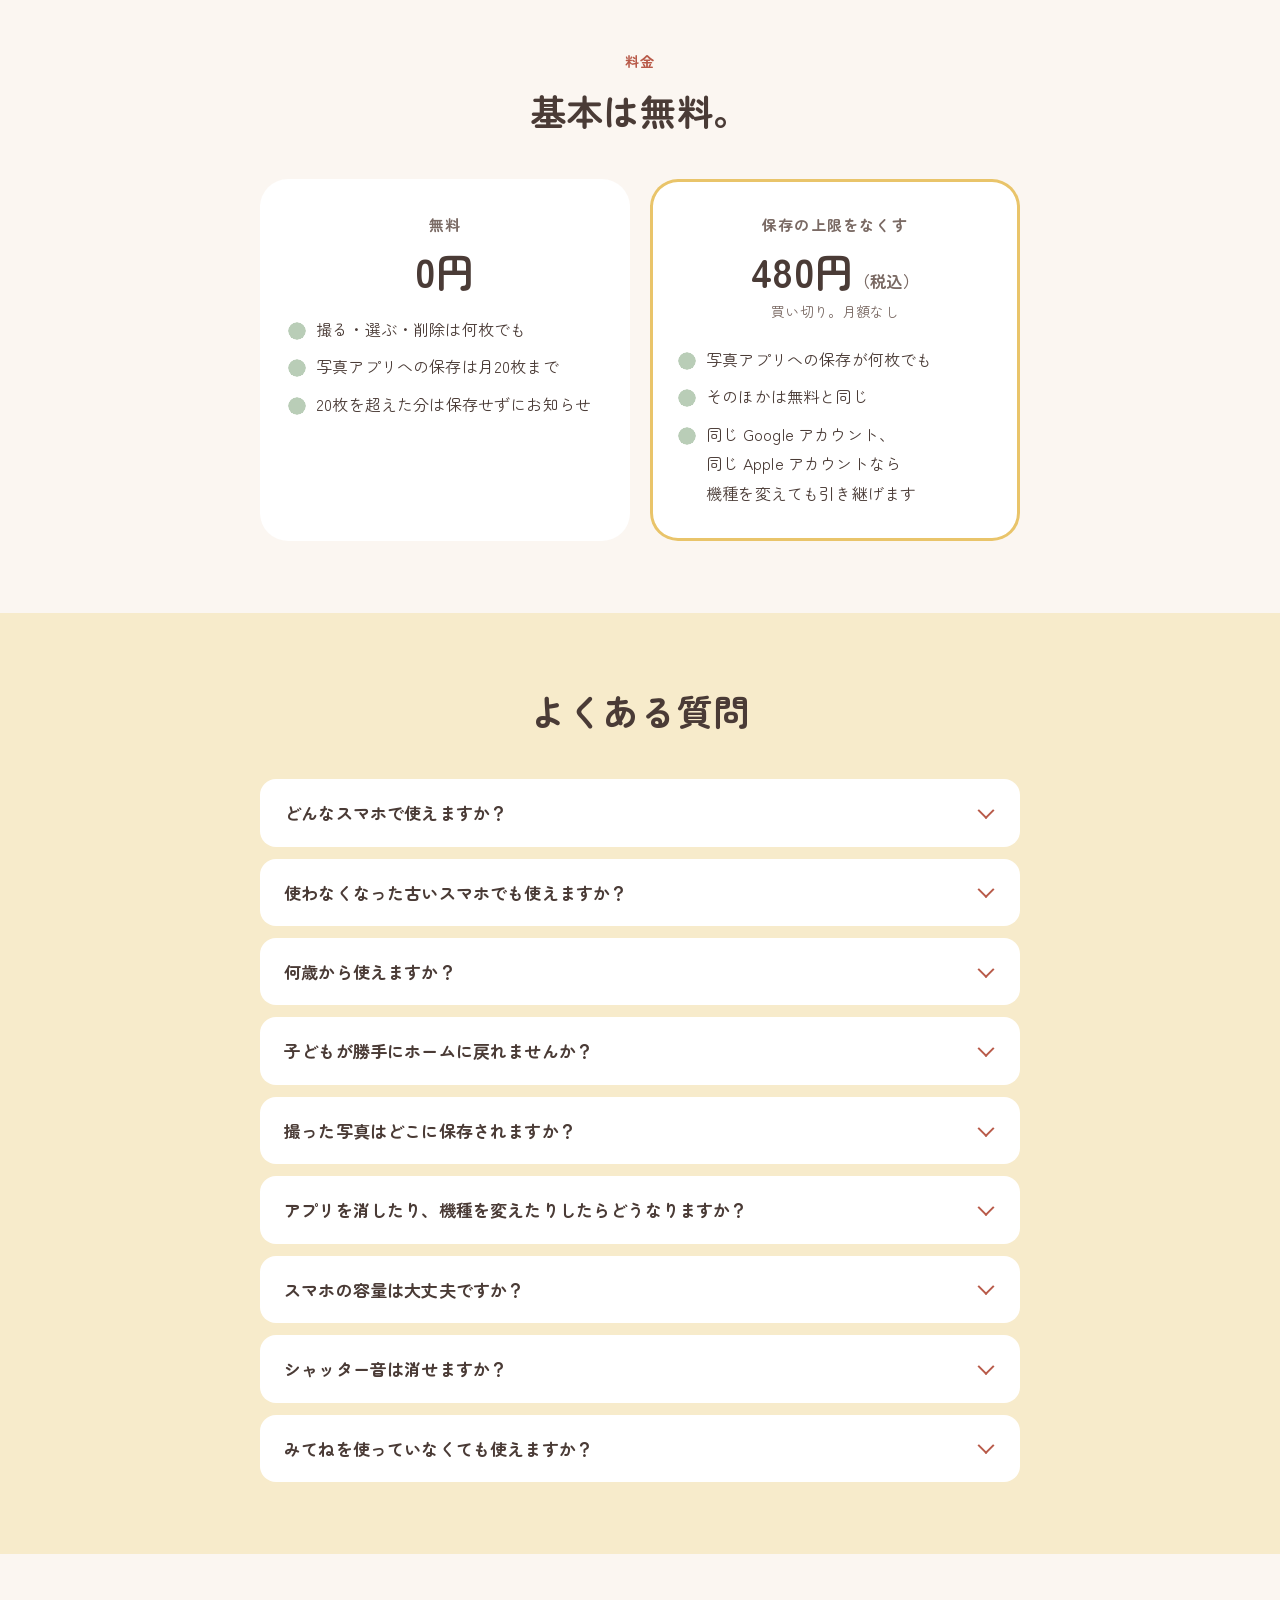
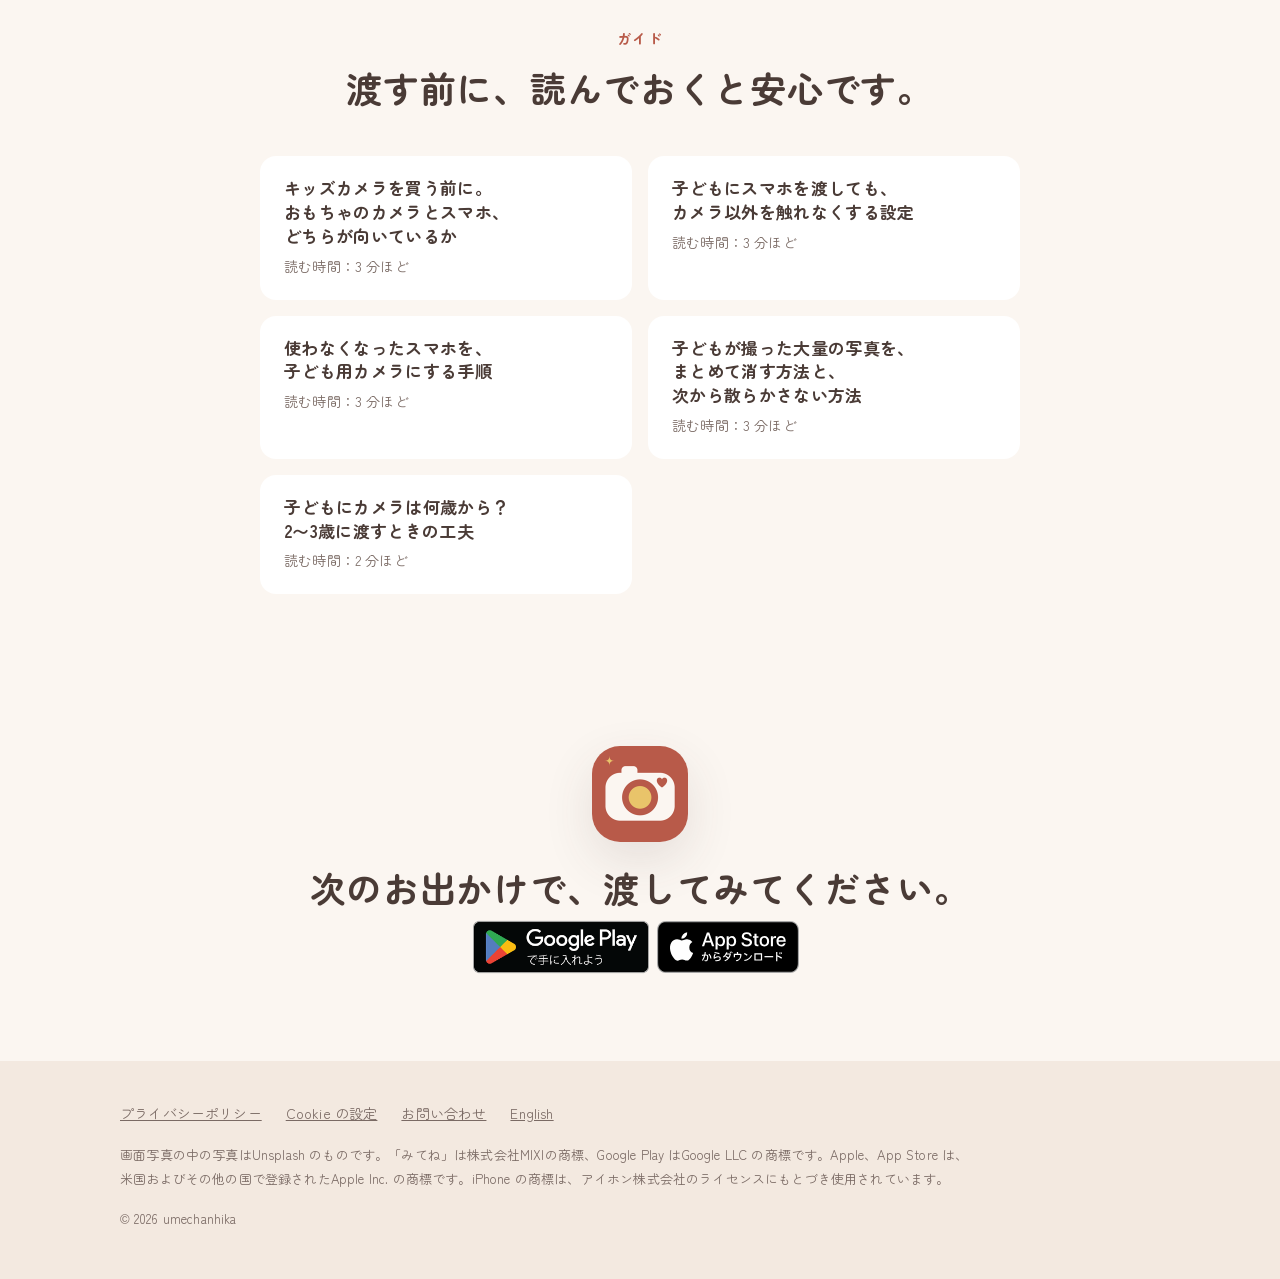
==== commit fecbc925: "site: pashacchi 05094dacc81d の site/ を写す" ====
--- a/ja/index.html
+++ b/ja/index.html
@@ -179,11 +179,11 @@
     </defs>
   </svg>
 
-  <header class="header">
+  <header class="header header--landing">
     <div class="wrap">
       <a class="brand" href="#top">
         <img src="../assets/icon-192.png" alt="" width="36" height="36">
-        <span class="brand__name">パシャっち</span>
+        パシャっち
       </a>
       <nav class="nav" aria-label="ページ内">
         <a href="#why">困りごと</a>
@@ -194,6 +194,7 @@
         <a href="#faq">よくある質問</a>
         <a href="#guides">ガイド</a>
       </nav>
+      <button class="menu-btn" type="button" data-menu-open aria-haspopup="dialog" aria-controls="menu" aria-label="メニュー"><svg viewBox="0 0 24 24" fill="none" stroke="currentColor" stroke-width="2.4" stroke-linecap="round" aria-hidden="true"><path d="M4 7h16M4 12h16M4 17h16"/></svg></button>
       <a class="btn btn--small" data-os="android" hidden data-store="google_play" data-position="header" href="https://play.google.com/store/apps/details?id=com.umechanhika.kidscamera&amp;referrer=utm_source%3Dpashacchi-site%26utm_medium%3Dwebsite%26utm_campaign%3Dlanding%26utm_content%3Dja-header">
         <svg aria-hidden="true"><use href="#ic-play"/></svg>
         Google&nbsp;Play&nbsp;で入手
@@ -204,7 +205,6 @@
       <a class="btn btn--small" data-os="other" href="#download">
         ダウンロード
       </a>
-      <script src="../store-switch.js"></script>
     </div>
   </header>
 
@@ -229,7 +229,7 @@
                 <img src="../assets/app-store-badge-ja.svg" alt="App Store からダウンロード" width="109" height="40">
               </a>
             </div>
-            <p class="hero__note">無料・Android&nbsp;10&nbsp;以上・<wbr>iOS&nbsp;17&nbsp;以上の&nbsp;iPhone</p>
+            <p class="hero__note">基本は無料・<wbr>広告なし・<wbr>写真は外に出ません</p>
           </div>
         </div>
         <div class="hero__shot">
@@ -642,5 +642,43 @@
     </div>
   </footer>
 
+  <div class="float-cta">
+    <div class="float-cta__inner">
+      <div class="float-cta__row">
+        <a class="btn" data-os="android" hidden data-store="google_play" data-position="floating" href="https://play.google.com/store/apps/details?id=com.umechanhika.kidscamera&amp;referrer=utm_source%3Dpashacchi-site%26utm_medium%3Dwebsite%26utm_campaign%3Dlanding%26utm_content%3Dja-floating">
+          <svg aria-hidden="true"><use href="#ic-play"/></svg>
+          Google&nbsp;Play&nbsp;で入手
+        </a>
+        <a class="btn" data-os="ios" hidden data-store="app_store" data-position="floating" href="https://apps.apple.com/jp/app/id6825766253?pt=120353633&amp;ct=ja-floating&amp;mt=8">
+          App&nbsp;Store&nbsp;で入手
+        </a>
+        <a class="btn" data-os="other" href="#download">
+          ダウンロード
+        </a>
+        <button class="menu-btn" type="button" data-menu-open aria-haspopup="dialog" aria-controls="menu" aria-label="メニュー"><svg viewBox="0 0 24 24" fill="none" stroke="currentColor" stroke-width="2.4" stroke-linecap="round" aria-hidden="true"><path d="M4 7h16M4 12h16M4 17h16"/></svg></button>
+      </div>
+      <p class="float-cta__note">基本は無料・<wbr>広告なし・<wbr>写真は外に出ません</p>
+    </div>
+  </div>
+  <dialog class="menu" id="menu" aria-label="メニュー">
+    <div class="menu__inner">
+      <div class="menu__head">
+        <p class="menu__title">メニュー</p>
+        <button class="menu-btn" type="button" data-menu-close aria-label="閉じる"><svg viewBox="0 0 24 24" fill="none" stroke="currentColor" stroke-width="2.4" stroke-linecap="round" aria-hidden="true"><path d="M6 6l12 12M18 6L6 18"/></svg></button>
+      </div>
+      <ul>
+        <li><a href="#why">困りごと</a></li>
+        <li><a href="#how">使い方</a></li>
+        <li><a href="#features">特長</a></li>
+        <li><a href="#trust">安心</a></li>
+        <li><a href="#price">料金</a></li>
+        <li><a href="#faq">よくある質問</a></li>
+        <li><a href="#guides">ガイド</a></li>
+      </ul>
+    </div>
+  </dialog>
+  <script src="../store-switch.js"></script>
+  <script src="../menu.js"></script>
+
 </body>
 </html>
--- a/fonts.css
+++ b/fonts.css
@@ -14,7 +14,7 @@
   font-weight: 400;
   font-display: swap;
   src: url("assets/fonts/zen-maru-gothic-400-ja.woff2") format("woff2");
-  unicode-range: U+2192, U+3000, U+300C-300D, U+301C, U+3042, U+3044, U+3046, U+3048, U+304A-304B, U+304D-3055, U+3058, U+305A-305B, U+305D-305F, U+3061, U+3063-3065, U+3068-3069, U+306B, U+306D, U+3070-3073, U+3076, U+3079, U+307B-307C, U+307E-3080, U+3082-3084, U+3087-3088, U+308A, U+308C-308D, U+308F, U+3092, U+30A1-30A4, U+30A7, U+30A9-30AE, U+30B0-30B1, U+30B3-30B5, U+30B7, U+30B9-30BB, U+30BD, U+30BF-30C1, U+30C3, U+30C6-30CA, U+30CD, U+30CF-30D5, U+30D7-30D9, U+30DB-30E3, U+30E6-30E7, U+30EB-30ED, U+30FB, U+4E08, U+4E0A-4E0B, U+4E0D, U+4E21, U+4E26, U+4E2D, U+4E38, U+4E86, U+4E88, U+4E8B, U+4EBA, U+4ECB, U+4ED5-4ED6, U+4ED8, U+4EE3, U+4F1A, U+4F1D, U+4F3C, U+4F4D-4F4E, U+4F53, U+4F55, U+4F59, U+4F5C, U+4F7F, U+4F8B, U+4FDD, U+4FE1, U+500B, U+501F, U+5024, U+5074, U+50CD, U+50CF, U+512A, U+5143, U+5145, U+5148, U+5165, U+5168, U+516C, U+5171, U+5177, U+5185-5186, U+518D, U+5199, U+51E6, U+51FA, U+5206, U+5217, U+5224-5225, U+5229, U+5236, U+524A, U+524D, U+529B, U+52A0, U+52B9, U+52D5, U+52DD, U+5316, U+534A, U+5370, U+53CE, U+53D6-53D7, U+53E3-53E4, U+53EF-53F0, U+53F3, U+5404, U+5408, U+540C-540D, U+5411, U+542B, U+544A, U+5473, U+547C, U+5546, U+5584, U+559C, U+56DE, U+56F0, U+56FA, U+56FD, U+570F, U+5712, U+5730, U+57CB, U+57DF, U+57FA, U+5831, U+5834, U+5897, U+58CA, U+58F0, U+58F2, U+5909, U+5916, U+5927, U+592B, U+5931, U+5947, U+596A, U+597D, U+59CB, U+5A18, U+5B50, U+5B57-5B58, U+5B64, U+5B85, U+5B88-5B89, U+5B9A, U+5B9F, U+5BB6, U+5BB9, U+5BC4, U+5BFE, U+5C02, U+5C0F, U+5C11, U+5C3E, U+5C40, U+5C4A, U+5C64, U+5DE5-5DE6, U+5DEE, U+5E2F, U+5E45, U+5E74, U+5E83, U+5E8A, U+5EA7, U+5EAD, U+5F0F, U+5F15, U+5F31, U+5F37, U+5F3E, U+5F53, U+5F62, U+5F71, U+5F93, U+5F97, U+5FC3, U+5FC5, U+5FD8, U+5FDC, U+6027, U+60A9, U+60C5, U+610F, U+611F, U+6163, U+623B, U+6240, U+624B, U+6253, U+6255, U+6271, U+6298, U+629C, U+629E, U+62BC, U+62E1, U+6301, U+6307, U+632F, U+63A2, U+63A5, U+63C3, U+63CF-63D0, U+63DB, U+64AE, U+64CD, U+652F, U+6539, U+6557, U+6563, U+6570, U+6574, U+6587, U+6599, U+65B0, U+65B9, U+65CF, U+65E2, U+65E9, U+660E, U+661F, U+6642, U+666E-666F, U+6697, U+66F4, U+66F8, U+6700, U+6708-6709, U+671F, U+672B, U+675F, U+6765, U+6790, U+679A, U+67A0, U+67D4, U+682A, U+6848, U+68DA, U+691C, U+69CB, U+6A19, U+6A29-6A2A, U+6A5F, U+6B21, U+6B32, U+6B62-6B63, U+6B73, U+6B8B, U+6BB5, U+6BCE, U+6BD4, U+6C0F, U+6C17, U+6C34, U+6C42, U+6C60, U+6C7A, U+6CC1, U+6CD5, U+6D41, U+6D88, U+6DF1, U+6DFB, U+6E08, U+6E1B, U+6E21, U+6E2C, U+6E80, U+6E9C, U+6ED1, U+6F14, U+6FE1, U+70B9, U+7121, U+7136, U+7247-7248, U+7269, U+7279, U+72B6, U+72ED, U+732B, U+7372, U+73FE, U+7406, U+751F, U+7528, U+7531, U+753B, U+7559, U+7573, U+767A-767B, U+767D, U+7684, U+76EE, U+76F4, U+7701, U+771F, U+7740, U+77E5, U+77ED, U+7802, U+78BA, U+793A, U+793E, U+79C1, U+79D2, U+79FB, U+7A0E, U+7A2E, U+7A7A, U+7ACB, U+7AEF, U+7B49, U+7B54, U+7B56, U+7B97, U+7BA1, U+7BB1, U+7BC0, U+7C73, U+7D04, U+7D0B, U+7D1A, U+7D20, U+7D22, U+7D39, U+7D42, U+7D44, U+7D50, U+7D61, U+7D99-7D9A, U+7DD2, U+7DE0, U+7DF4, U+7E01, U+7E70, U+7F6E, U+7FA9, U+7FD2, U+8003, U+8005, U+80FD, U+81EA, U+8208, U+822C, U+8272, U+829D, U+82F1, U+8377, U+843D, U+884C, U+8868, U+88C5, U+8981, U+898B, U+898F, U+89A7, U+89AA, U+89E3, U+89E6, U+8A08, U+8A2D, U+8A31, U+8A66, U+8A70-8A71, U+8A8D, U+8AAD, U+8AB0, U+8AB2, U+8ABF, U+8AC7, U+8B58, U+8B77, U+8C61, U+8CB7-8CB8, U+8CEA, U+8CFC, U+8D77, U+8D85, U+8DB3, U+8EAB, U+8F03, U+8F09, U+8F2A, U+8FBA, U+8FBC, U+8FD1, U+8FD4, U+8FF7, U+8FFD, U+9001, U+9006, U+9014, U+901A, U+9023, U+9032, U+9045, U+9053, U+9055, U+9077, U+907F, U+90E8, U+914D, U+91CF, U+91D1, U+9332, U+9577, U+9589, U+958B, U+9593, U+95A2, U+95B2, U+9632, U+9650, U+9664, U+968E, U+9694, U+969B, U+96A0, U+96A3, U+96C6, U+96E2, U+96FB, U+9762, U+97F3, U+9805-9806, U+9810, U+984D, U+9854, U+985E, U+98FD, U+9996, U+9A13, U+9AD8, U+9CF4, U+9EC4, U+9F62, U+FF01, U+FF08-FF09, U+FF1A, U+FF1F, U+FF5C;
+  unicode-range: U+2192, U+3000, U+300C-300D, U+301C, U+3042, U+3044, U+3046, U+3048, U+304A-304B, U+304D-3055, U+3058, U+305A-305B, U+305D-305F, U+3061, U+3063-3065, U+3068-3069, U+306B, U+306D, U+3070-3073, U+3076, U+3079, U+307B-307C, U+307E-3080, U+3082-3084, U+3087-3088, U+308A, U+308C-308D, U+308F, U+3092, U+30A1-30A4, U+30A7, U+30A9-30AE, U+30B0-30B1, U+30B3-30B5, U+30B7, U+30B9-30BB, U+30BD, U+30BF-30C1, U+30C3, U+30C6-30CB, U+30CD, U+30CF-30D5, U+30D7-30D9, U+30DB-30E3, U+30E5-30E7, U+30EB-30ED, U+30FB, U+4E08, U+4E0A-4E0B, U+4E0D, U+4E21, U+4E26, U+4E2D, U+4E38, U+4E86, U+4E88, U+4E8B, U+4EBA, U+4ECB, U+4ED5-4ED6, U+4ED8, U+4EE3, U+4F1A, U+4F1D, U+4F3C, U+4F4D-4F4E, U+4F53, U+4F55, U+4F59, U+4F5C, U+4F7F, U+4F8B, U+4FDD, U+4FE1, U+500B, U+501F, U+5024, U+5074, U+50CD, U+50CF, U+512A, U+5143, U+5145, U+5148, U+5165, U+5168, U+516C, U+5171, U+5177, U+5185-5186, U+518D, U+5192, U+5199, U+51E6, U+51FA, U+5206, U+5217, U+5224-5225, U+5229, U+5236, U+524A, U+524D, U+529B, U+52A0, U+52B9, U+52D5, U+52DD, U+5316, U+534A, U+5370, U+53CE, U+53D6-53D7, U+53E3-53E4, U+53EF-53F0, U+53F3, U+5404, U+5408, U+540C-540D, U+5411, U+542B, U+544A, U+5473, U+547C, U+5546, U+5584, U+559C, U+56DE, U+56F0, U+56FA, U+56FD, U+570F, U+5712, U+5730, U+57CB, U+57DF, U+57FA, U+5831, U+5834, U+5897, U+58CA, U+58F0, U+58F2, U+5909, U+5916, U+5927, U+592B, U+592E, U+5931, U+5947, U+596A, U+597D, U+59CB, U+5A18, U+5B50, U+5B57-5B58, U+5B64, U+5B85, U+5B88-5B89, U+5B9A, U+5B9F, U+5BB6, U+5BB9, U+5BC4, U+5BFE, U+5C02, U+5C0F, U+5C11, U+5C3E, U+5C40, U+5C4A, U+5C64, U+5DE5-5DE6, U+5DEE, U+5E2F, U+5E45, U+5E74, U+5E83, U+5E8A, U+5EA7, U+5EAD, U+5F0F, U+5F15, U+5F31, U+5F37, U+5F3E, U+5F53, U+5F62, U+5F71, U+5F93, U+5F97, U+5FC3, U+5FC5, U+5FD8, U+5FDC, U+6027, U+60A9, U+60C5, U+610F, U+611F, U+6163, U+623B, U+6240, U+624B, U+6253, U+6255, U+6271, U+6298, U+629C, U+629E, U+62BC, U+62E1, U+6301, U+6307, U+632F, U+63A2, U+63A5, U+63C3, U+63CF-63D0, U+63DB, U+64AE, U+64CD, U+652F, U+6539, U+6557, U+6563, U+6570, U+6574, U+6587, U+6599, U+65B0, U+65B9, U+65CF, U+65E2, U+65E9, U+660E, U+661F, U+6642, U+666E-666F, U+6697, U+66F4, U+66F8, U+6700, U+6708-6709, U+671F, U+672B, U+675F, U+6765, U+6790, U+679A, U+67A0, U+67D4, U+682A, U+6848, U+68DA, U+691C, U+69CB, U+6A19, U+6A29-6A2A, U+6A5F, U+6B21, U+6B32, U+6B62-6B63, U+6B73, U+6B8B, U+6BB5, U+6BCE, U+6BD4, U+6C0F, U+6C17, U+6C34, U+6C42, U+6C60, U+6C7A, U+6CC1, U+6CD5, U+6D41, U+6D6E, U+6D88, U+6DF1, U+6DFB, U+6E08, U+6E1B, U+6E21, U+6E2C, U+6E80, U+6E9C, U+6ED1, U+6F14, U+6FE1, U+70B9, U+7121, U+7136, U+7247-7248, U+7269, U+7279, U+72B6, U+72ED, U+732B, U+7372, U+73FE, U+7406, U+751F, U+7528, U+7531, U+753B, U+7559, U+7573, U+767A-767B, U+767D, U+7684, U+76EE, U+76F4, U+7701, U+771F, U+7740, U+77E5, U+77ED, U+7802, U+78BA, U+793A, U+793E, U+79C1, U+79D2, U+79FB, U+7A0E, U+7A2E, U+7A7A, U+7ACB, U+7AEF, U+7B49, U+7B54, U+7B56, U+7B97, U+7BA1, U+7BB1, U+7BC0, U+7C73, U+7D04, U+7D0B, U+7D1A, U+7D20, U+7D22, U+7D39, U+7D42, U+7D44, U+7D50, U+7D61, U+7D99-7D9A, U+7DD2, U+7DE0, U+7DF4, U+7E01, U+7E70, U+7F6E, U+7FA9, U+7FD2, U+8003, U+8005, U+80CC, U+80FD, U+81EA, U+8208, U+822C, U+8272, U+829D, U+82F1, U+8377, U+843D, U+884C, U+8868, U+88C5, U+8981, U+8986, U+898B, U+898F, U+89A7, U+89AA, U+89E3, U+89E6, U+8A08, U+8A2D, U+8A31, U+8A66, U+8A70-8A71, U+8A8D, U+8AAD, U+8AB0, U+8AB2, U+8ABF, U+8AC7, U+8B58, U+8B77, U+8C61, U+8CB7-8CB8, U+8CEA, U+8CFC, U+8D77, U+8D85, U+8DB3, U+8EAB, U+8F03, U+8F09, U+8F2A, U+8FBA, U+8FBC, U+8FD1, U+8FD4, U+8FF7, U+8FFD, U+9001, U+9006, U+9014, U+901A, U+9023, U+9032, U+9045, U+9053, U+9055, U+9077, U+907F, U+90E8, U+914D, U+91CF, U+91D1, U+9332, U+9577, U+9589, U+958B, U+9593, U+95A2, U+95B2, U+9632, U+9650, U+9664, U+968E, U+9694, U+969B, U+96A0, U+96A3, U+96C6, U+96E2, U+96FB, U+9762, U+97F3, U+9805-9806, U+9810, U+982D, U+984D, U+9854, U+985E, U+98FD, U+9996, U+9A13, U+9AD8, U+9CF4, U+9EC4, U+9F62, U+FF01, U+FF08-FF09, U+FF1A, U+FF1F, U+FF5C;
 }
 @font-face {
   font-family: "Zen Maru Gothic";
@@ -30,5 +30,5 @@
   font-weight: 700;
   font-display: swap;
   src: url("assets/fonts/zen-maru-gothic-700-ja.woff2") format("woff2");
-  unicode-range: U+2192, U+3000, U+300C-300D, U+301C, U+3042, U+3044, U+3046, U+3048, U+304A-304B, U+304D-3055, U+3058, U+305A-305B, U+305D-305F, U+3061, U+3063-3065, U+3068-3069, U+306B, U+306D, U+3070-3073, U+3076, U+3079, U+307B-307C, U+307E-3080, U+3082-3084, U+3087-3088, U+308A, U+308C-308D, U+308F, U+3092, U+30A1-30A4, U+30A7, U+30A9-30AE, U+30B0-30B1, U+30B3-30B5, U+30B7, U+30B9-30BB, U+30BD, U+30BF-30C1, U+30C3, U+30C6-30CA, U+30CD, U+30CF-30D5, U+30D7-30D9, U+30DB-30E3, U+30E6-30E7, U+30EB-30ED, U+30FB, U+4E08, U+4E0A-4E0B, U+4E0D, U+4E21, U+4E26, U+4E2D, U+4E38, U+4E86, U+4E88, U+4E8B, U+4EBA, U+4ECB, U+4ED5-4ED6, U+4ED8, U+4EE3, U+4F1A, U+4F1D, U+4F3C, U+4F4D-4F4E, U+4F53, U+4F55, U+4F59, U+4F5C, U+4F7F, U+4F8B, U+4FDD, U+4FE1, U+500B, U+501F, U+5024, U+5074, U+50CD, U+50CF, U+512A, U+5143, U+5145, U+5148, U+5165, U+5168, U+516C, U+5171, U+5177, U+5185-5186, U+518D, U+5199, U+51E6, U+51FA, U+5206, U+5217, U+5224-5225, U+5229, U+5236, U+524A, U+524D, U+529B, U+52A0, U+52B9, U+52D5, U+52DD, U+5316, U+534A, U+5370, U+53CE, U+53D6-53D7, U+53E3-53E4, U+53EF-53F0, U+53F3, U+5404, U+5408, U+540C-540D, U+5411, U+542B, U+544A, U+5473, U+547C, U+5546, U+5584, U+559C, U+56DE, U+56F0, U+56FA, U+56FD, U+570F, U+5712, U+5730, U+57CB, U+57DF, U+57FA, U+5831, U+5834, U+5897, U+58CA, U+58F0, U+58F2, U+5909, U+5916, U+5927, U+592B, U+5931, U+5947, U+596A, U+597D, U+59CB, U+5A18, U+5B50, U+5B57-5B58, U+5B64, U+5B85, U+5B88-5B89, U+5B9A, U+5B9F, U+5BB6, U+5BB9, U+5BC4, U+5BFE, U+5C02, U+5C0F, U+5C11, U+5C3E, U+5C40, U+5C4A, U+5C64, U+5DE5-5DE6, U+5DEE, U+5E2F, U+5E45, U+5E74, U+5E83, U+5E8A, U+5EA7, U+5EAD, U+5F0F, U+5F15, U+5F31, U+5F37, U+5F3E, U+5F53, U+5F62, U+5F71, U+5F93, U+5F97, U+5FC3, U+5FC5, U+5FD8, U+5FDC, U+6027, U+60A9, U+60C5, U+610F, U+611F, U+6163, U+623B, U+6240, U+624B, U+6253, U+6255, U+6271, U+6298, U+629C, U+629E, U+62BC, U+62E1, U+6301, U+6307, U+632F, U+63A2, U+63A5, U+63C3, U+63CF-63D0, U+63DB, U+64AE, U+64CD, U+652F, U+6539, U+6557, U+6563, U+6570, U+6574, U+6587, U+6599, U+65B0, U+65B9, U+65CF, U+65E2, U+65E9, U+660E, U+661F, U+6642, U+666E-666F, U+6697, U+66F4, U+66F8, U+6700, U+6708-6709, U+671F, U+672B, U+675F, U+6765, U+6790, U+679A, U+67A0, U+67D4, U+682A, U+6848, U+68DA, U+691C, U+69CB, U+6A19, U+6A29-6A2A, U+6A5F, U+6B21, U+6B32, U+6B62-6B63, U+6B73, U+6B8B, U+6BB5, U+6BCE, U+6BD4, U+6C0F, U+6C17, U+6C34, U+6C42, U+6C60, U+6C7A, U+6CC1, U+6CD5, U+6D41, U+6D88, U+6DF1, U+6DFB, U+6E08, U+6E1B, U+6E21, U+6E2C, U+6E80, U+6E9C, U+6ED1, U+6F14, U+6FE1, U+70B9, U+7121, U+7136, U+7247-7248, U+7269, U+7279, U+72B6, U+72ED, U+732B, U+7372, U+73FE, U+7406, U+751F, U+7528, U+7531, U+753B, U+7559, U+7573, U+767A-767B, U+767D, U+7684, U+76EE, U+76F4, U+7701, U+771F, U+7740, U+77E5, U+77ED, U+7802, U+78BA, U+793A, U+793E, U+79C1, U+79D2, U+79FB, U+7A0E, U+7A2E, U+7A7A, U+7ACB, U+7AEF, U+7B49, U+7B54, U+7B56, U+7B97, U+7BA1, U+7BB1, U+7BC0, U+7C73, U+7D04, U+7D0B, U+7D1A, U+7D20, U+7D22, U+7D39, U+7D42, U+7D44, U+7D50, U+7D61, U+7D99-7D9A, U+7DD2, U+7DE0, U+7DF4, U+7E01, U+7E70, U+7F6E, U+7FA9, U+7FD2, U+8003, U+8005, U+80FD, U+81EA, U+8208, U+822C, U+8272, U+829D, U+82F1, U+8377, U+843D, U+884C, U+8868, U+88C5, U+8981, U+898B, U+898F, U+89A7, U+89AA, U+89E3, U+89E6, U+8A08, U+8A2D, U+8A31, U+8A66, U+8A70-8A71, U+8A8D, U+8AAD, U+8AB0, U+8AB2, U+8ABF, U+8AC7, U+8B58, U+8B77, U+8C61, U+8CB7-8CB8, U+8CEA, U+8CFC, U+8D77, U+8D85, U+8DB3, U+8EAB, U+8F03, U+8F09, U+8F2A, U+8FBA, U+8FBC, U+8FD1, U+8FD4, U+8FF7, U+8FFD, U+9001, U+9006, U+9014, U+901A, U+9023, U+9032, U+9045, U+9053, U+9055, U+9077, U+907F, U+90E8, U+914D, U+91CF, U+91D1, U+9332, U+9577, U+9589, U+958B, U+9593, U+95A2, U+95B2, U+9632, U+9650, U+9664, U+968E, U+9694, U+969B, U+96A0, U+96A3, U+96C6, U+96E2, U+96FB, U+9762, U+97F3, U+9805-9806, U+9810, U+984D, U+9854, U+985E, U+98FD, U+9996, U+9A13, U+9AD8, U+9CF4, U+9EC4, U+9F62, U+FF01, U+FF08-FF09, U+FF1A, U+FF1F, U+FF5C;
+  unicode-range: U+2192, U+3000, U+300C-300D, U+301C, U+3042, U+3044, U+3046, U+3048, U+304A-304B, U+304D-3055, U+3058, U+305A-305B, U+305D-305F, U+3061, U+3063-3065, U+3068-3069, U+306B, U+306D, U+3070-3073, U+3076, U+3079, U+307B-307C, U+307E-3080, U+3082-3084, U+3087-3088, U+308A, U+308C-308D, U+308F, U+3092, U+30A1-30A4, U+30A7, U+30A9-30AE, U+30B0-30B1, U+30B3-30B5, U+30B7, U+30B9-30BB, U+30BD, U+30BF-30C1, U+30C3, U+30C6-30CB, U+30CD, U+30CF-30D5, U+30D7-30D9, U+30DB-30E3, U+30E5-30E7, U+30EB-30ED, U+30FB, U+4E08, U+4E0A-4E0B, U+4E0D, U+4E21, U+4E26, U+4E2D, U+4E38, U+4E86, U+4E88, U+4E8B, U+4EBA, U+4ECB, U+4ED5-4ED6, U+4ED8, U+4EE3, U+4F1A, U+4F1D, U+4F3C, U+4F4D-4F4E, U+4F53, U+4F55, U+4F59, U+4F5C, U+4F7F, U+4F8B, U+4FDD, U+4FE1, U+500B, U+501F, U+5024, U+5074, U+50CD, U+50CF, U+512A, U+5143, U+5145, U+5148, U+5165, U+5168, U+516C, U+5171, U+5177, U+5185-5186, U+518D, U+5192, U+5199, U+51E6, U+51FA, U+5206, U+5217, U+5224-5225, U+5229, U+5236, U+524A, U+524D, U+529B, U+52A0, U+52B9, U+52D5, U+52DD, U+5316, U+534A, U+5370, U+53CE, U+53D6-53D7, U+53E3-53E4, U+53EF-53F0, U+53F3, U+5404, U+5408, U+540C-540D, U+5411, U+542B, U+544A, U+5473, U+547C, U+5546, U+5584, U+559C, U+56DE, U+56F0, U+56FA, U+56FD, U+570F, U+5712, U+5730, U+57CB, U+57DF, U+57FA, U+5831, U+5834, U+5897, U+58CA, U+58F0, U+58F2, U+5909, U+5916, U+5927, U+592B, U+592E, U+5931, U+5947, U+596A, U+597D, U+59CB, U+5A18, U+5B50, U+5B57-5B58, U+5B64, U+5B85, U+5B88-5B89, U+5B9A, U+5B9F, U+5BB6, U+5BB9, U+5BC4, U+5BFE, U+5C02, U+5C0F, U+5C11, U+5C3E, U+5C40, U+5C4A, U+5C64, U+5DE5-5DE6, U+5DEE, U+5E2F, U+5E45, U+5E74, U+5E83, U+5E8A, U+5EA7, U+5EAD, U+5F0F, U+5F15, U+5F31, U+5F37, U+5F3E, U+5F53, U+5F62, U+5F71, U+5F93, U+5F97, U+5FC3, U+5FC5, U+5FD8, U+5FDC, U+6027, U+60A9, U+60C5, U+610F, U+611F, U+6163, U+623B, U+6240, U+624B, U+6253, U+6255, U+6271, U+6298, U+629C, U+629E, U+62BC, U+62E1, U+6301, U+6307, U+632F, U+63A2, U+63A5, U+63C3, U+63CF-63D0, U+63DB, U+64AE, U+64CD, U+652F, U+6539, U+6557, U+6563, U+6570, U+6574, U+6587, U+6599, U+65B0, U+65B9, U+65CF, U+65E2, U+65E9, U+660E, U+661F, U+6642, U+666E-666F, U+6697, U+66F4, U+66F8, U+6700, U+6708-6709, U+671F, U+672B, U+675F, U+6765, U+6790, U+679A, U+67A0, U+67D4, U+682A, U+6848, U+68DA, U+691C, U+69CB, U+6A19, U+6A29-6A2A, U+6A5F, U+6B21, U+6B32, U+6B62-6B63, U+6B73, U+6B8B, U+6BB5, U+6BCE, U+6BD4, U+6C0F, U+6C17, U+6C34, U+6C42, U+6C60, U+6C7A, U+6CC1, U+6CD5, U+6D41, U+6D6E, U+6D88, U+6DF1, U+6DFB, U+6E08, U+6E1B, U+6E21, U+6E2C, U+6E80, U+6E9C, U+6ED1, U+6F14, U+6FE1, U+70B9, U+7121, U+7136, U+7247-7248, U+7269, U+7279, U+72B6, U+72ED, U+732B, U+7372, U+73FE, U+7406, U+751F, U+7528, U+7531, U+753B, U+7559, U+7573, U+767A-767B, U+767D, U+7684, U+76EE, U+76F4, U+7701, U+771F, U+7740, U+77E5, U+77ED, U+7802, U+78BA, U+793A, U+793E, U+79C1, U+79D2, U+79FB, U+7A0E, U+7A2E, U+7A7A, U+7ACB, U+7AEF, U+7B49, U+7B54, U+7B56, U+7B97, U+7BA1, U+7BB1, U+7BC0, U+7C73, U+7D04, U+7D0B, U+7D1A, U+7D20, U+7D22, U+7D39, U+7D42, U+7D44, U+7D50, U+7D61, U+7D99-7D9A, U+7DD2, U+7DE0, U+7DF4, U+7E01, U+7E70, U+7F6E, U+7FA9, U+7FD2, U+8003, U+8005, U+80CC, U+80FD, U+81EA, U+8208, U+822C, U+8272, U+829D, U+82F1, U+8377, U+843D, U+884C, U+8868, U+88C5, U+8981, U+8986, U+898B, U+898F, U+89A7, U+89AA, U+89E3, U+89E6, U+8A08, U+8A2D, U+8A31, U+8A66, U+8A70-8A71, U+8A8D, U+8AAD, U+8AB0, U+8AB2, U+8ABF, U+8AC7, U+8B58, U+8B77, U+8C61, U+8CB7-8CB8, U+8CEA, U+8CFC, U+8D77, U+8D85, U+8DB3, U+8EAB, U+8F03, U+8F09, U+8F2A, U+8FBA, U+8FBC, U+8FD1, U+8FD4, U+8FF7, U+8FFD, U+9001, U+9006, U+9014, U+901A, U+9023, U+9032, U+9045, U+9053, U+9055, U+9077, U+907F, U+90E8, U+914D, U+91CF, U+91D1, U+9332, U+9577, U+9589, U+958B, U+9593, U+95A2, U+95B2, U+9632, U+9650, U+9664, U+968E, U+9694, U+969B, U+96A0, U+96A3, U+96C6, U+96E2, U+96FB, U+9762, U+97F3, U+9805-9806, U+9810, U+982D, U+984D, U+9854, U+985E, U+98FD, U+9996, U+9A13, U+9AD8, U+9CF4, U+9EC4, U+9F62, U+FF01, U+FF08-FF09, U+FF1A, U+FF1F, U+FF5C;
 }
--- a/style.css
+++ b/style.css
@@ -206,11 +206,28 @@
   }
 }
 
-/* 狭い画面のヘッダー。アプリ名とストアボタンを 1 行に収めるため、間隔とボタンを詰め、英語は「Get it on」「Download on the」を省く */
+/* 狭い画面のヘッダー。読み物ページはアプリ名と言語の切り替えを 1 行に収めるため、間隔とボタンを詰める */
 
 @media (max-width: 819px) {
   .header .wrap {
     gap: 12px;
+  }
+
+  /* LP は狭い画面ではヘッダーを追従させず、ストアボタンを下端に浮かせる（.float-cta）。
+     ヘッダーは親指が届かず、直下のバッジとも重なるため */
+  .header--landing {
+    position: static;
+  }
+
+  .header--landing .btn {
+    display: none;
+  }
+
+  .header--landing .menu-btn {
+    display: inline-flex;
+    width: 44px;
+    height: 44px;
+    margin-left: auto;
   }
 }
 
@@ -219,24 +236,172 @@
     padding: 0 16px;
     font-size: 14px;
   }
-
-  .header .btn svg,
-  .btn__long {
+}
+
+/* 下端に浮かせるストアボタン（LP の狭い画面だけ）。
+   store-switch.js が、ほかのストアのバッジもフッターも見えていない間だけ .is-shown を付ける。
+   Cookie の同意バナーが出ている間は出さない。バナーの下から帯の端だけがはみ出すため */
+
+.float-cta {
+  display: none;
+}
+
+@media (max-width: 819px) {
+  .float-cta {
+    display: block;
+    position: fixed;
+    left: 0;
+    right: 0;
+    bottom: 0;
+    z-index: 20;
+    padding: 10px 16px max(10px, env(safe-area-inset-bottom));
+    background: rgba(251, 246, 241, 0.92);
+    backdrop-filter: blur(12px);
+    -webkit-backdrop-filter: blur(12px);
+    box-shadow: 0 -6px 24px rgba(74, 59, 54, 0.1);
+    visibility: hidden;
+    transform: translateY(100%);
+    transition: transform 0.2s ease, visibility 0.2s;
+  }
+
+  body:not(:has(.cookie-banner)) .float-cta.is-shown {
+    visibility: visible;
+    transform: none;
+  }
+}
+
+.float-cta__inner {
+  display: grid;
+  gap: 6px;
+  max-width: 480px;
+  margin: 0 auto;
+}
+
+/* ストアボタンを帯の中央に、メニューを右端に置く。左端にはメニューと同じ幅の空きを取り、ストアボタンが中央からずれないようにする */
+.float-cta__row {
+  display: grid;
+  grid-template-columns: 44px minmax(0, 1fr) 44px;
+  align-items: center;
+  gap: 8px;
+}
+
+.float-cta .btn {
+  grid-area: 1 / 2;
+  min-height: 52px;
+  padding: 0 16px;
+  font-size: 16px;
+  white-space: nowrap;
+  box-shadow: none;
+}
+
+.float-cta .menu-btn {
+  grid-area: 1 / 3;
+  display: inline-flex;
+  width: 44px;
+  height: 44px;
+}
+
+/* 320px 級の狭い画面では、ストアボタンの文字が 1 行に収まるように、アイコンと英語の「Get it on」「Download on the」を省く */
+@media (max-width: 359px) {
+  .float-cta .btn svg,
+  .float-cta .btn__long {
     display: none;
   }
 }
 
-/* 320px 級の狭い画面では、ヘッダーのアプリ名を読み上げ専用にしてストアボタンと重ならないようにする */
-
-@media (max-width: 359px) {
-  .brand__name {
-    position: absolute;
-    width: 1px;
-    height: 1px;
-    overflow: hidden;
-    clip: rect(0 0 0 0);
-    white-space: nowrap;
-  }
+/* ストアボタンは 3 つあり、store-switch.js が端末に合うものだけを出す。.btn の display より優先させる */
+.float-cta .btn[hidden] {
+  display: none;
+}
+
+/* メニューを開くボタン・閉じるボタン。狭い画面の LP だけで使う（ヘッダーと下端の帯、メニューの中） */
+
+.menu-btn {
+  display: none;
+  flex: none;
+  align-items: center;
+  justify-content: center;
+  width: 52px;
+  height: 52px;
+  padding: 0;
+  border: 0;
+  border-radius: 50%;
+  background: var(--white);
+  color: var(--ink);
+  box-shadow: inset 0 0 0 2px var(--coral-soft);
+  cursor: pointer;
+}
+
+.menu-btn svg {
+  width: 24px;
+  height: 24px;
+}
+
+/* メニュー（見出しの一覧）。menu.js が <dialog> として開き、下からせり上がる形で出す */
+
+.menu {
+  width: 100%;
+  max-width: 100%;
+  max-height: 85vh;
+  margin: auto 0 0;
+  padding: 0;
+  border: 0;
+  border-radius: var(--radius) var(--radius) 0 0;
+  background: var(--cream);
+  color: var(--ink);
+}
+
+.menu::backdrop {
+  background: rgba(74, 59, 54, 0.45);
+}
+
+.menu__inner {
+  max-width: 480px;
+  margin: 0 auto;
+  padding: 16px 20px max(16px, env(safe-area-inset-bottom));
+}
+
+.menu__head {
+  display: flex;
+  align-items: center;
+  justify-content: space-between;
+  margin-bottom: 8px;
+}
+
+.menu__title {
+  margin: 0;
+  font-weight: 700;
+  font-size: 18px;
+}
+
+.menu .menu-btn {
+  display: inline-flex;
+  width: 44px;
+  height: 44px;
+}
+
+.menu ul {
+  margin: 0;
+  padding: 0;
+  list-style: none;
+}
+
+.menu li a {
+  display: flex;
+  align-items: center;
+  min-height: 52px;
+  border-top: 1px solid var(--cream-deep);
+  color: var(--ink);
+  font-weight: 700;
+  text-decoration: none;
+}
+
+.float-cta__note {
+  margin: 0;
+  color: var(--ink-soft);
+  font-size: 12px;
+  line-height: 1.5;
+  text-align: center;
 }
 
 /* ヒーロー */
@@ -1170,7 +1335,8 @@
     scroll-behavior: auto;
   }
 
-  .btn {
+  .btn,
+  .float-cta {
     transition: none;
   }
 }
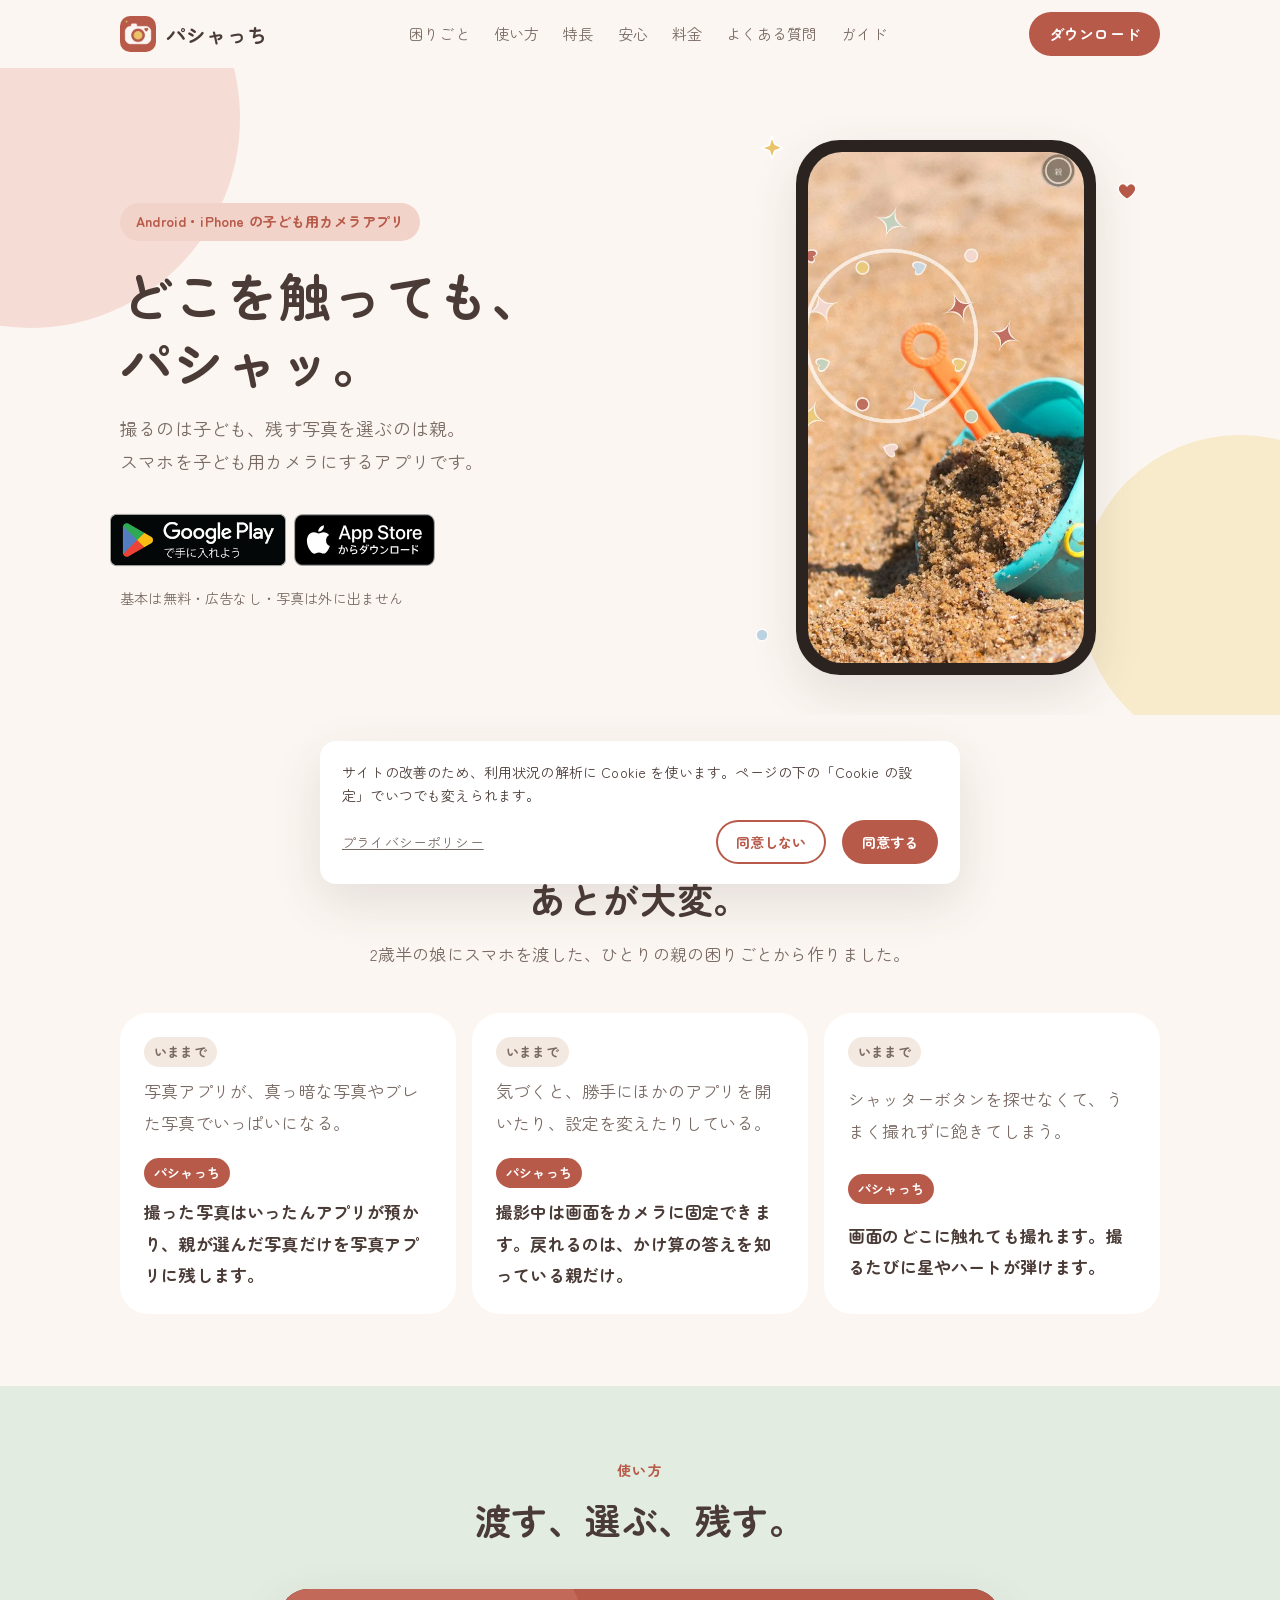
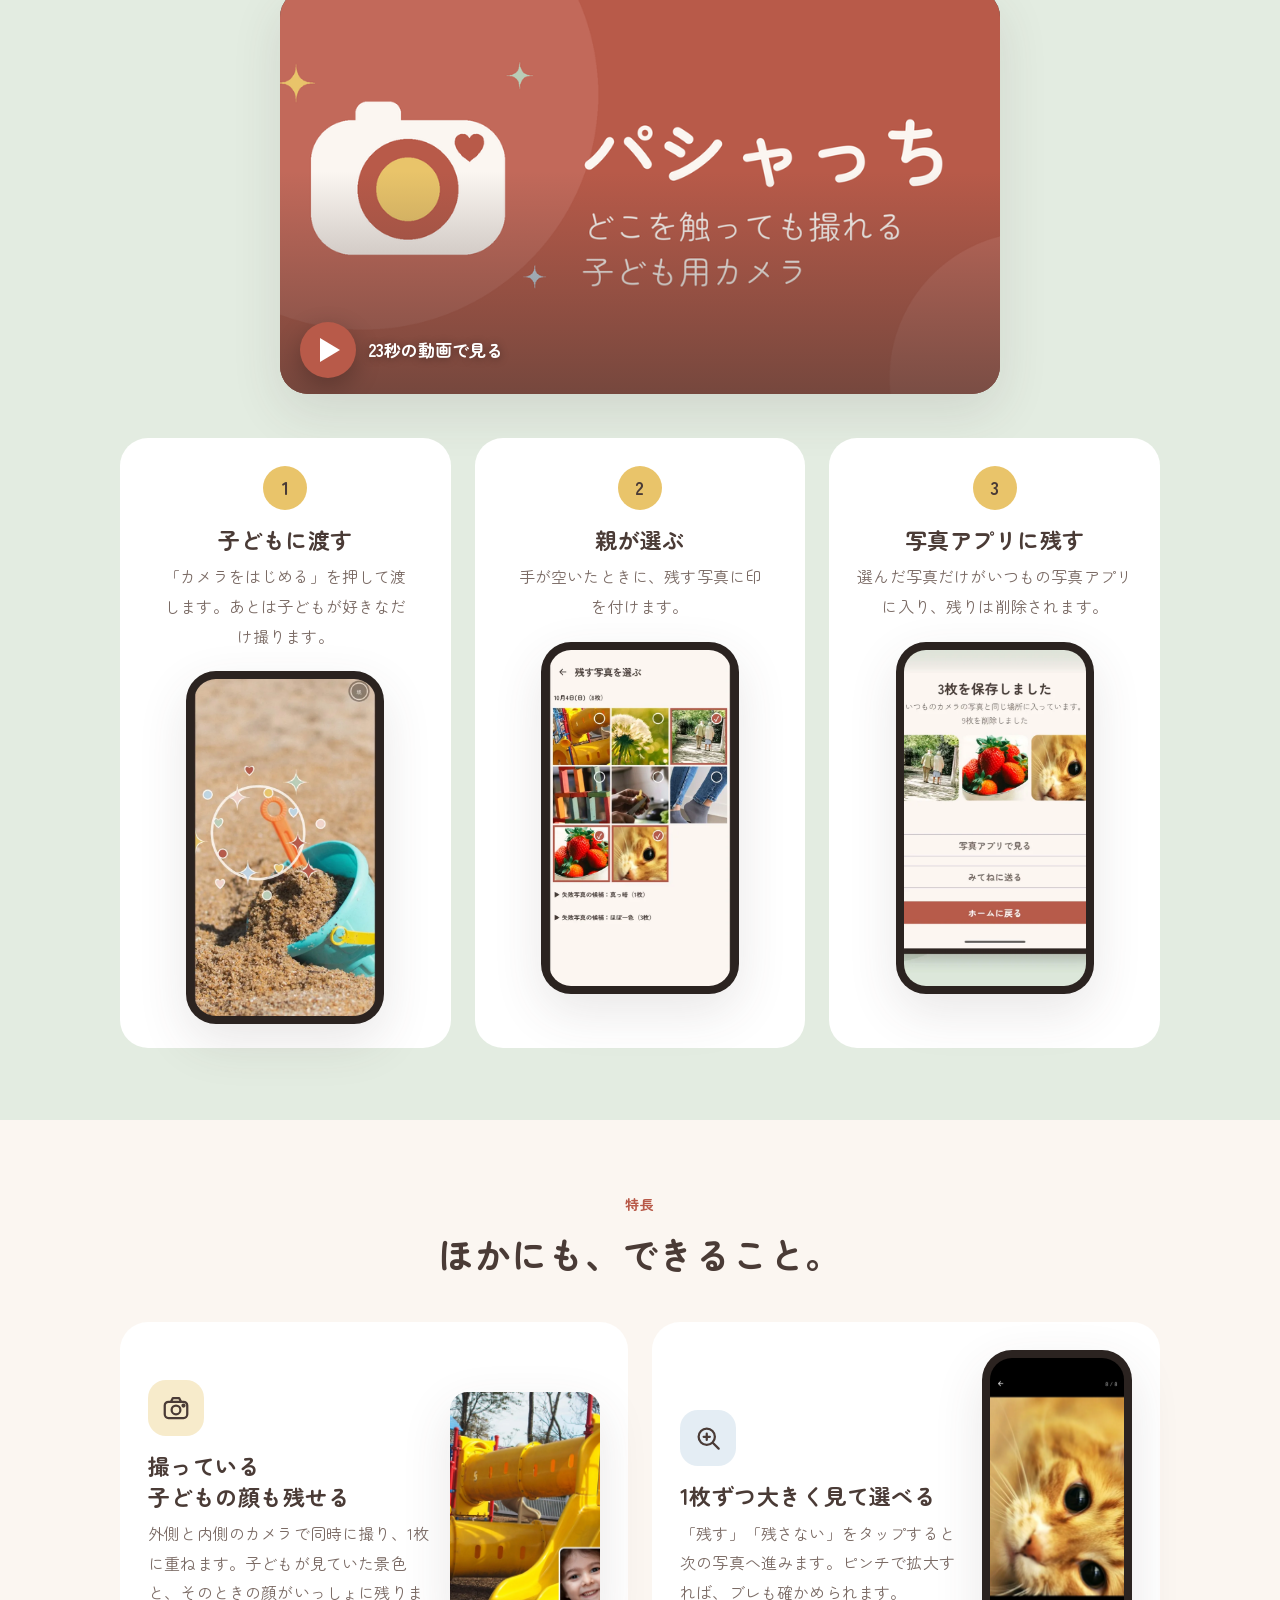
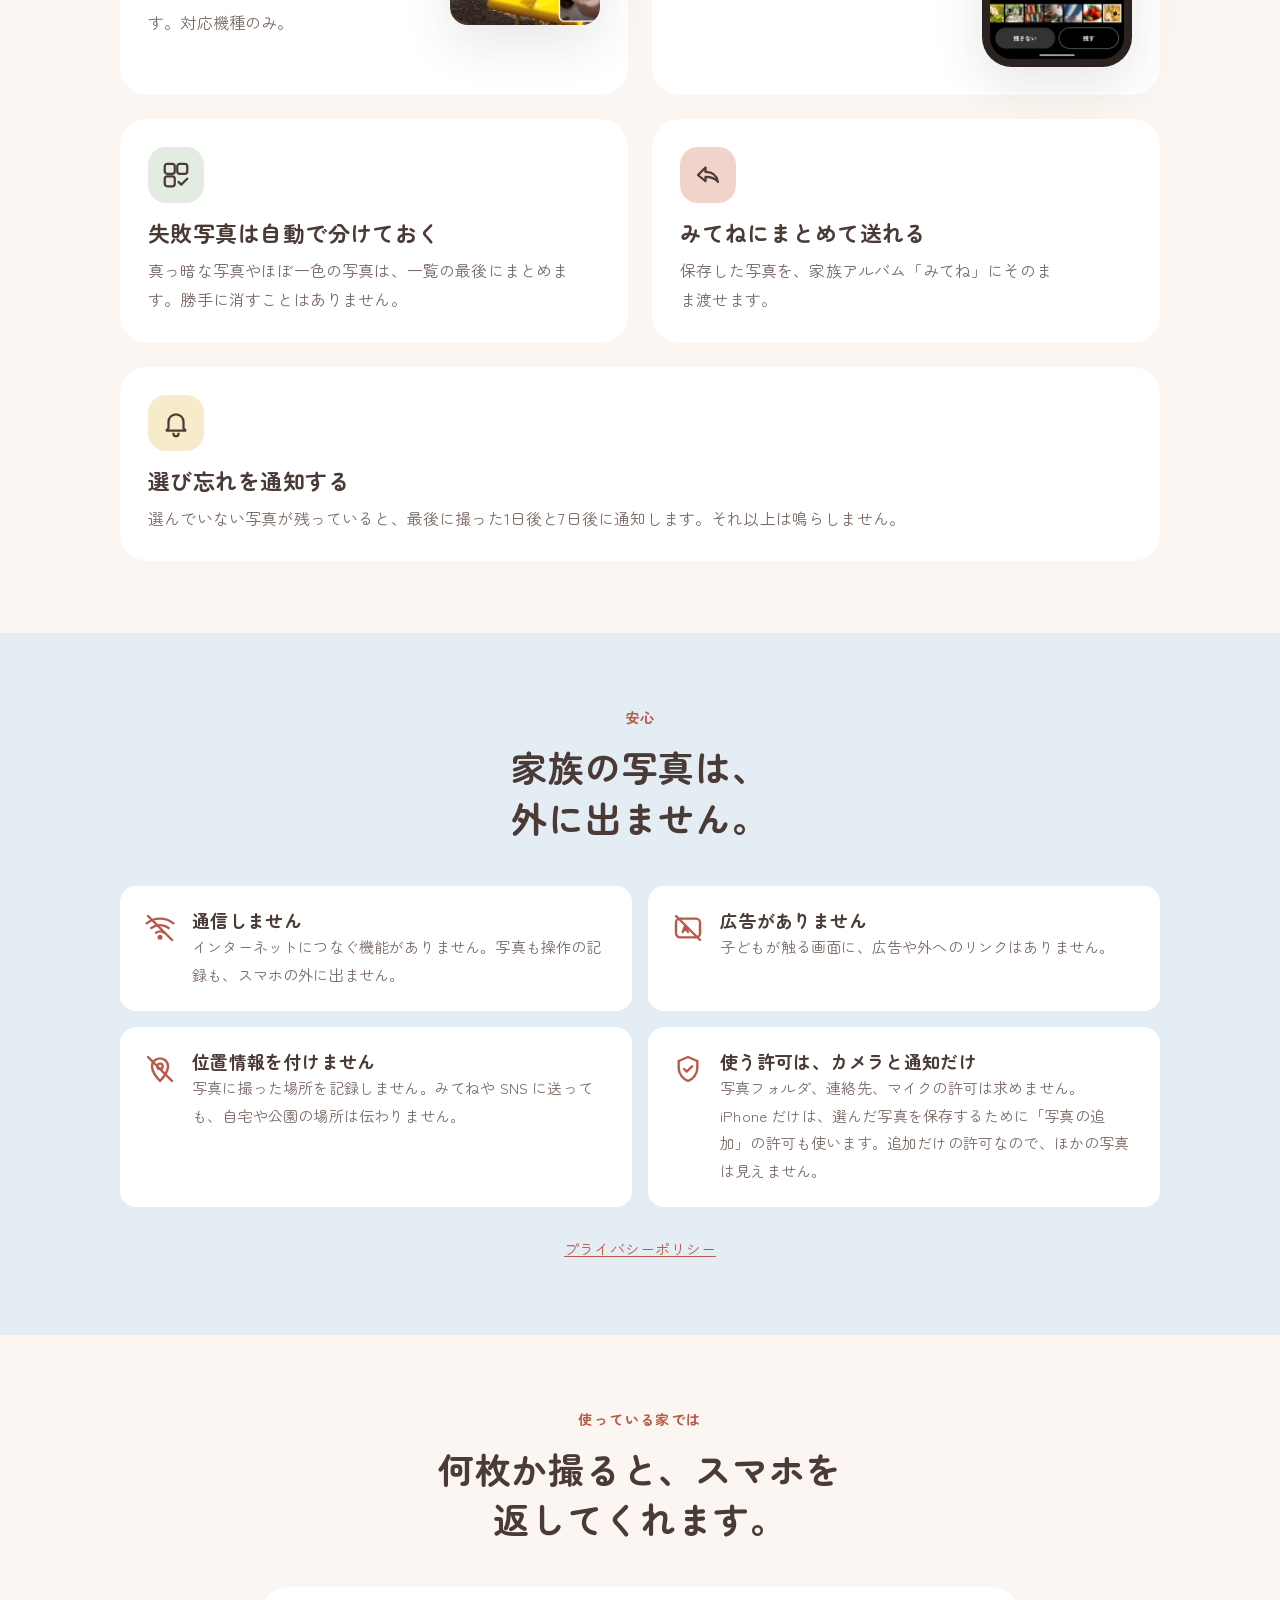
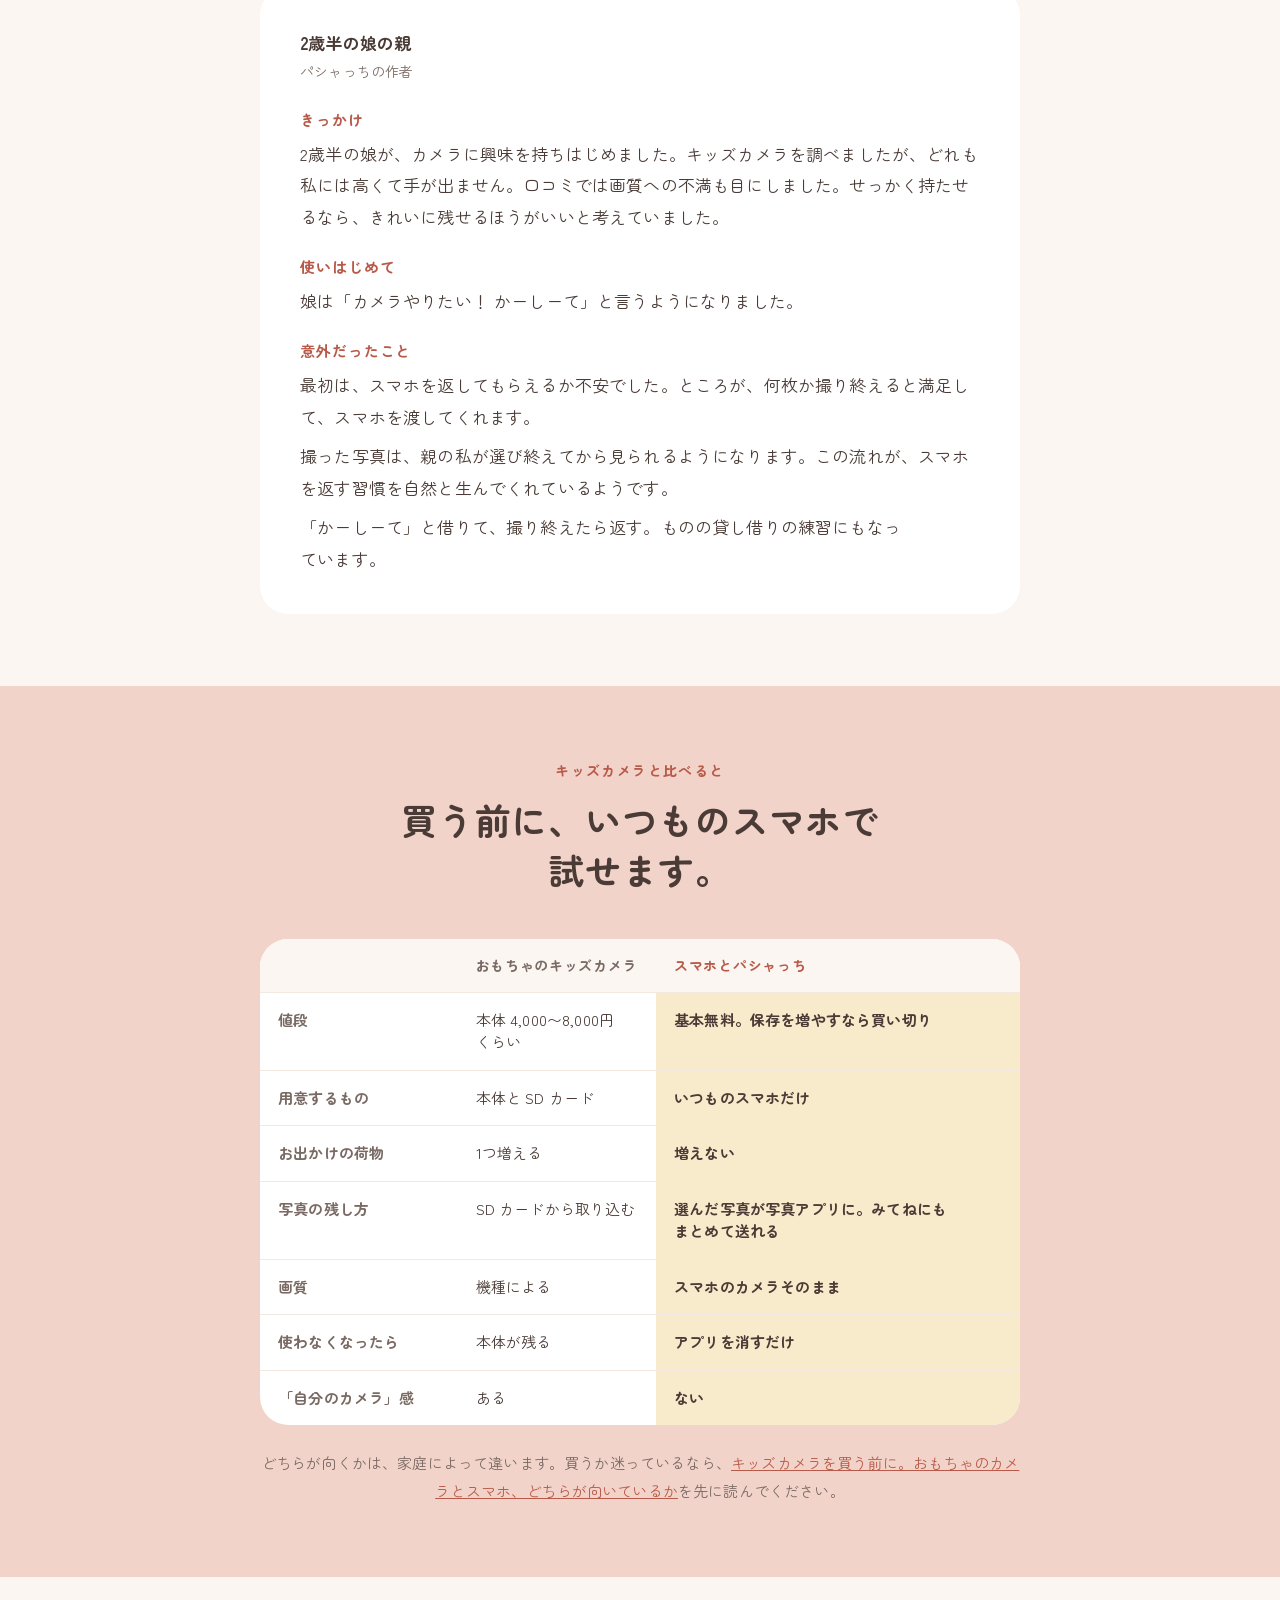
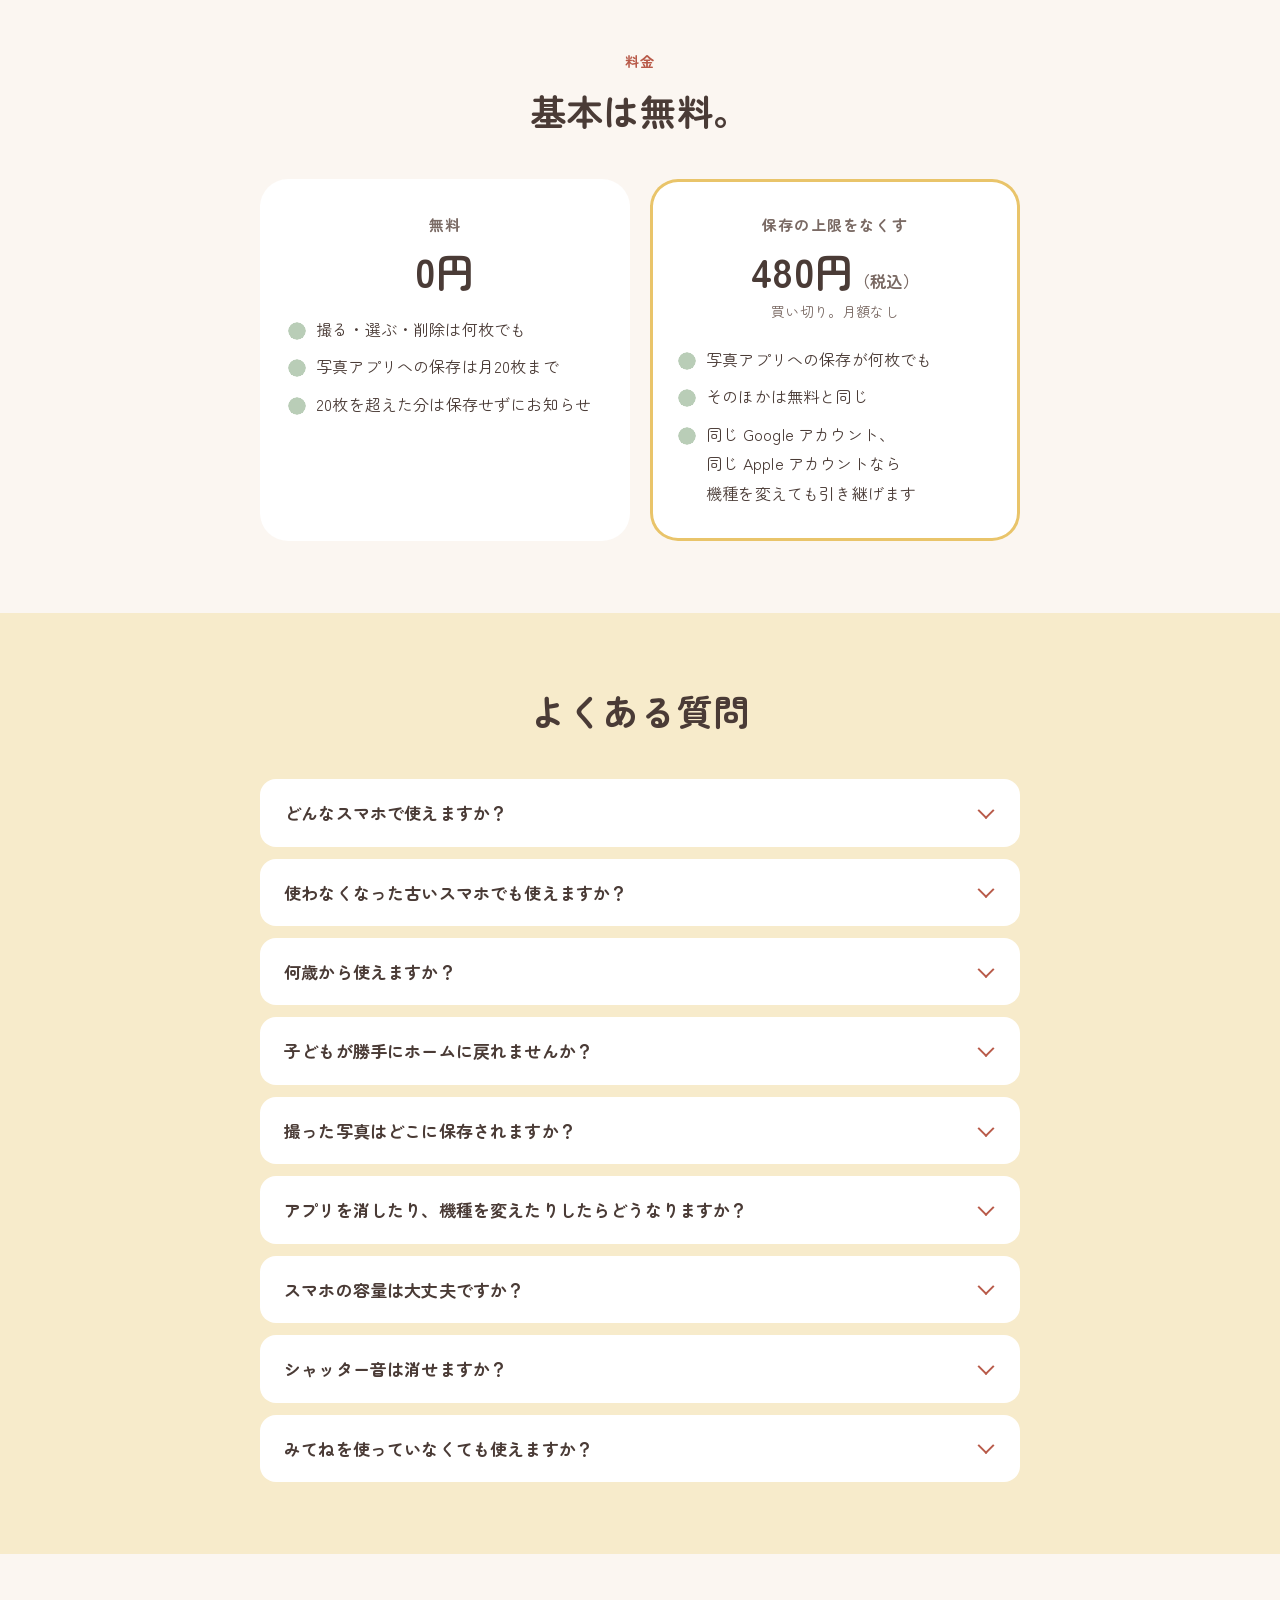
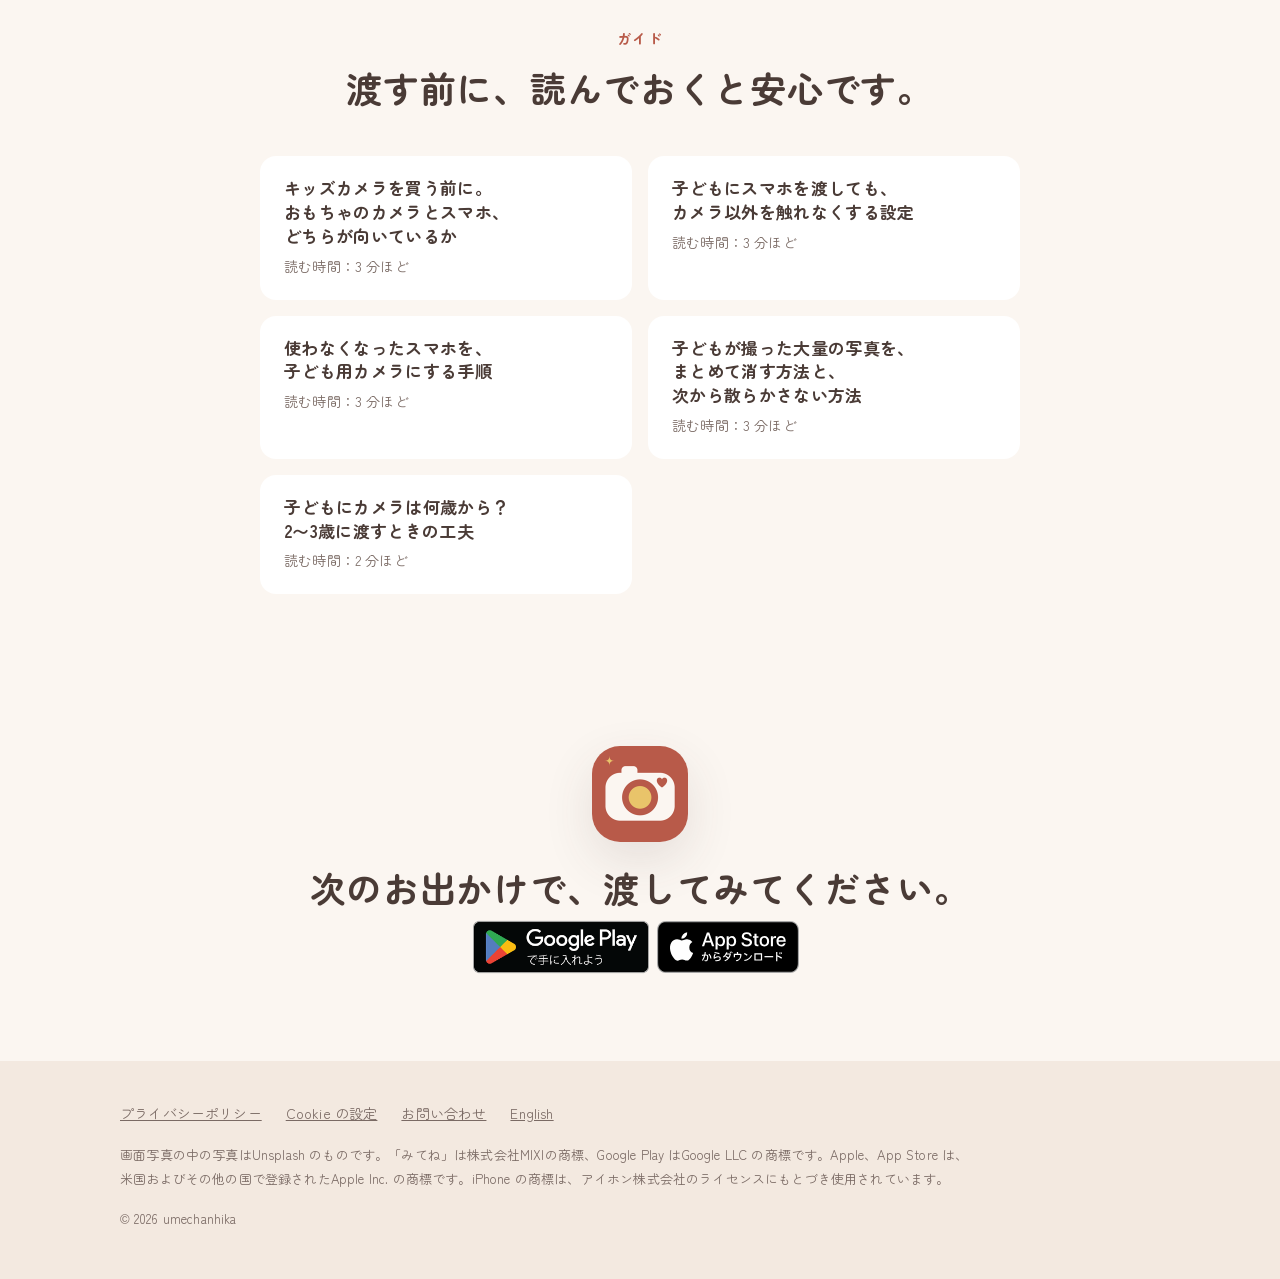
==== commit 1e610a93: "site: pashacchi 2596506e8119 の site/ を写す" ====
--- a/ja/index.html
+++ b/ja/index.html
@@ -237,7 +237,7 @@
           <svg class="sparkle" style="top:40px;right:-22px;color:#b85a49;width:22px;height:22px" aria-hidden="true"><use href="#spark-heart"/></svg>
           <svg class="sparkle" style="bottom:30px;left:-24px;color:#bfd4e3;width:20px;height:20px" aria-hidden="true"><use href="#spark-dot"/></svg>
           <div class="phone">
-            <img src="../assets/ja/screen-01.webp" alt="撮影画面。砂場のスコップを写したところに、触った位置から白い輪と星やハートが広がっている" width="540" height="1000" fetchpriority="high">
+            <img src="../assets/ja/hero-poster.webp" data-loop="../assets/ja/hero-loop.mp4" alt="撮影画面。砂場のスコップを写したところに、触った位置から白い輪と星やハートが広がっている" width="540" height="1000" fetchpriority="high">
           </div>
         </div>
       </div>
@@ -678,6 +678,7 @@
     </div>
   </dialog>
   <script src="../store-switch.js"></script>
+  <script src="../hero-loop.js"></script>
   <script src="../menu.js"></script>
 
 </body>
--- a/style.css
+++ b/style.css
@@ -1355,8 +1355,25 @@
 }
 
 .hero__shot .phone {
+  position: relative;
   width: min(300px, 100%);
   margin: 0 auto;
+}
+
+/* 撮影画面のループ動画。画像の真上に重ね、再生が始まってから見せる（site/hero-loop.js） */
+
+.hero__loop {
+  position: absolute;
+  inset: 12px;
+  width: calc(100% - 24px);
+  height: calc(100% - 24px);
+  border-radius: 34px;
+  object-fit: cover;
+  visibility: hidden;
+}
+
+.hero__loop.is-playing {
+  visibility: visible;
 }
 
 .feature--text {
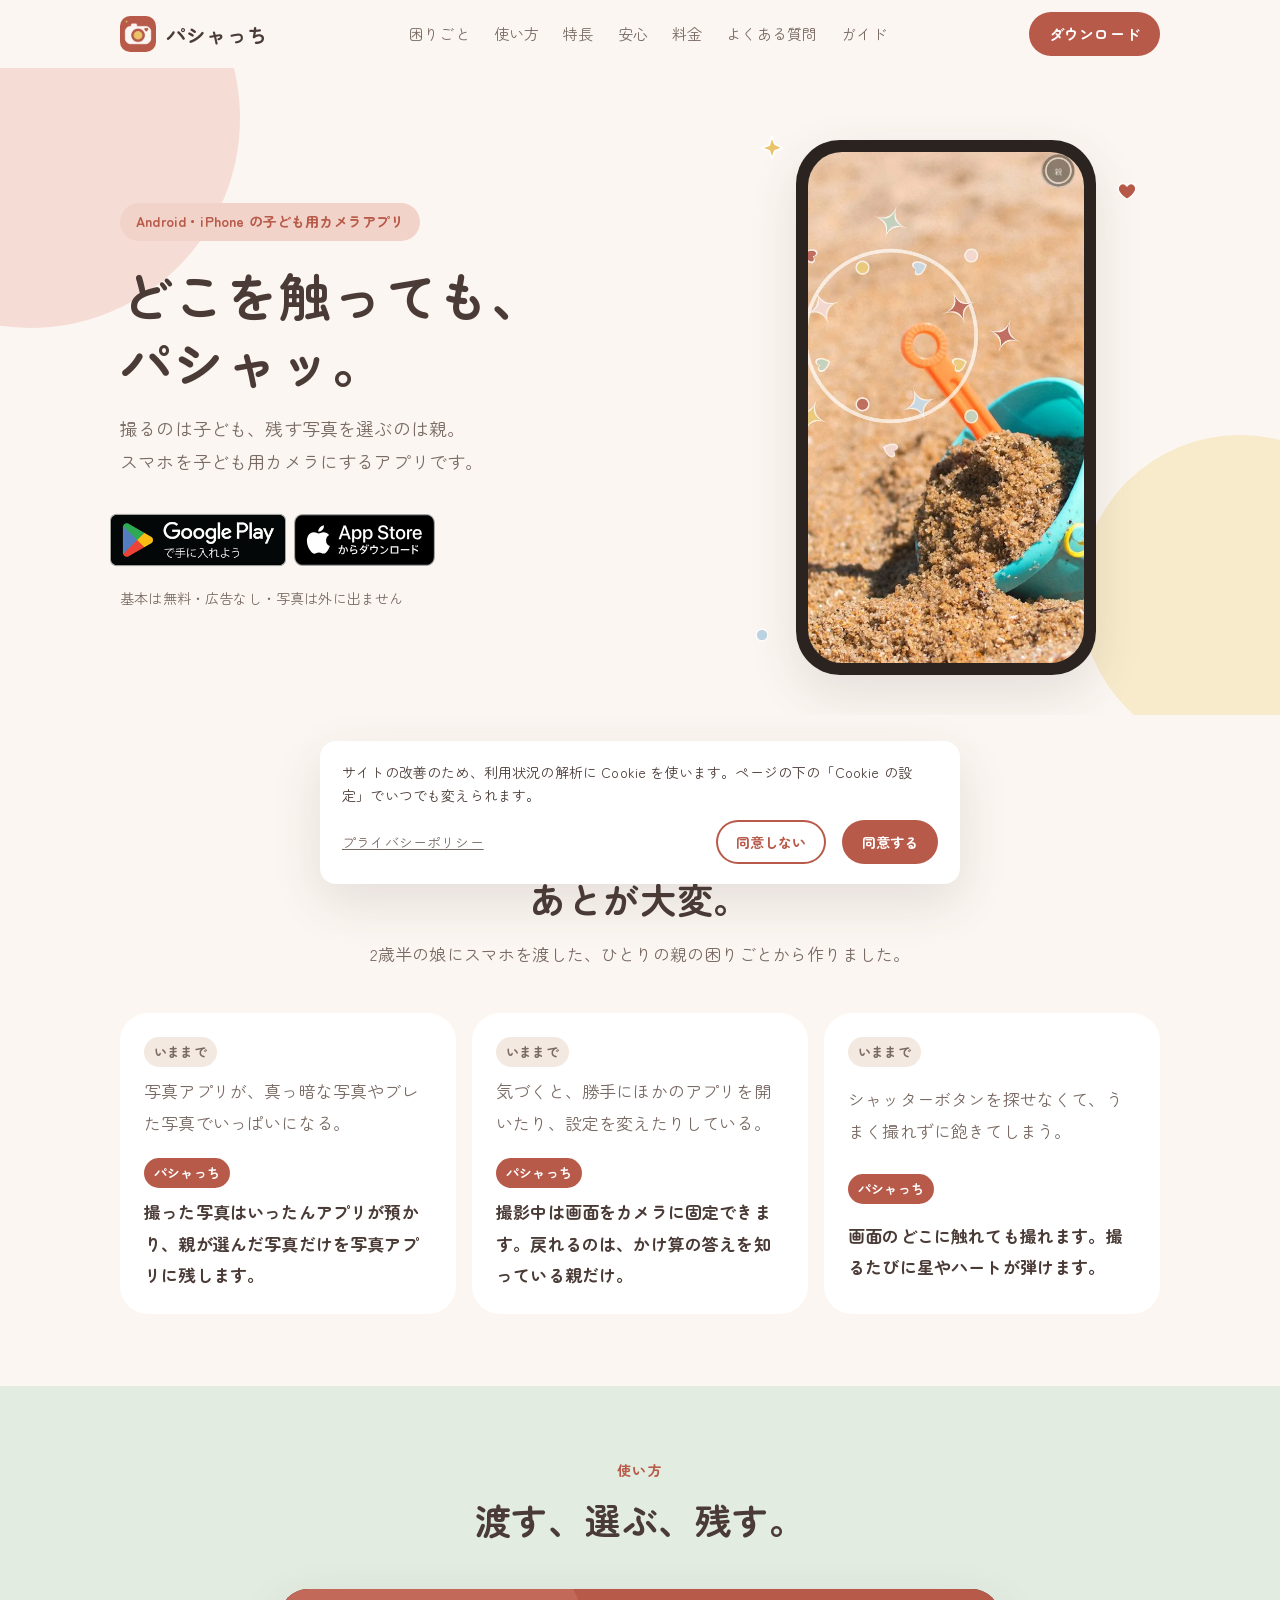
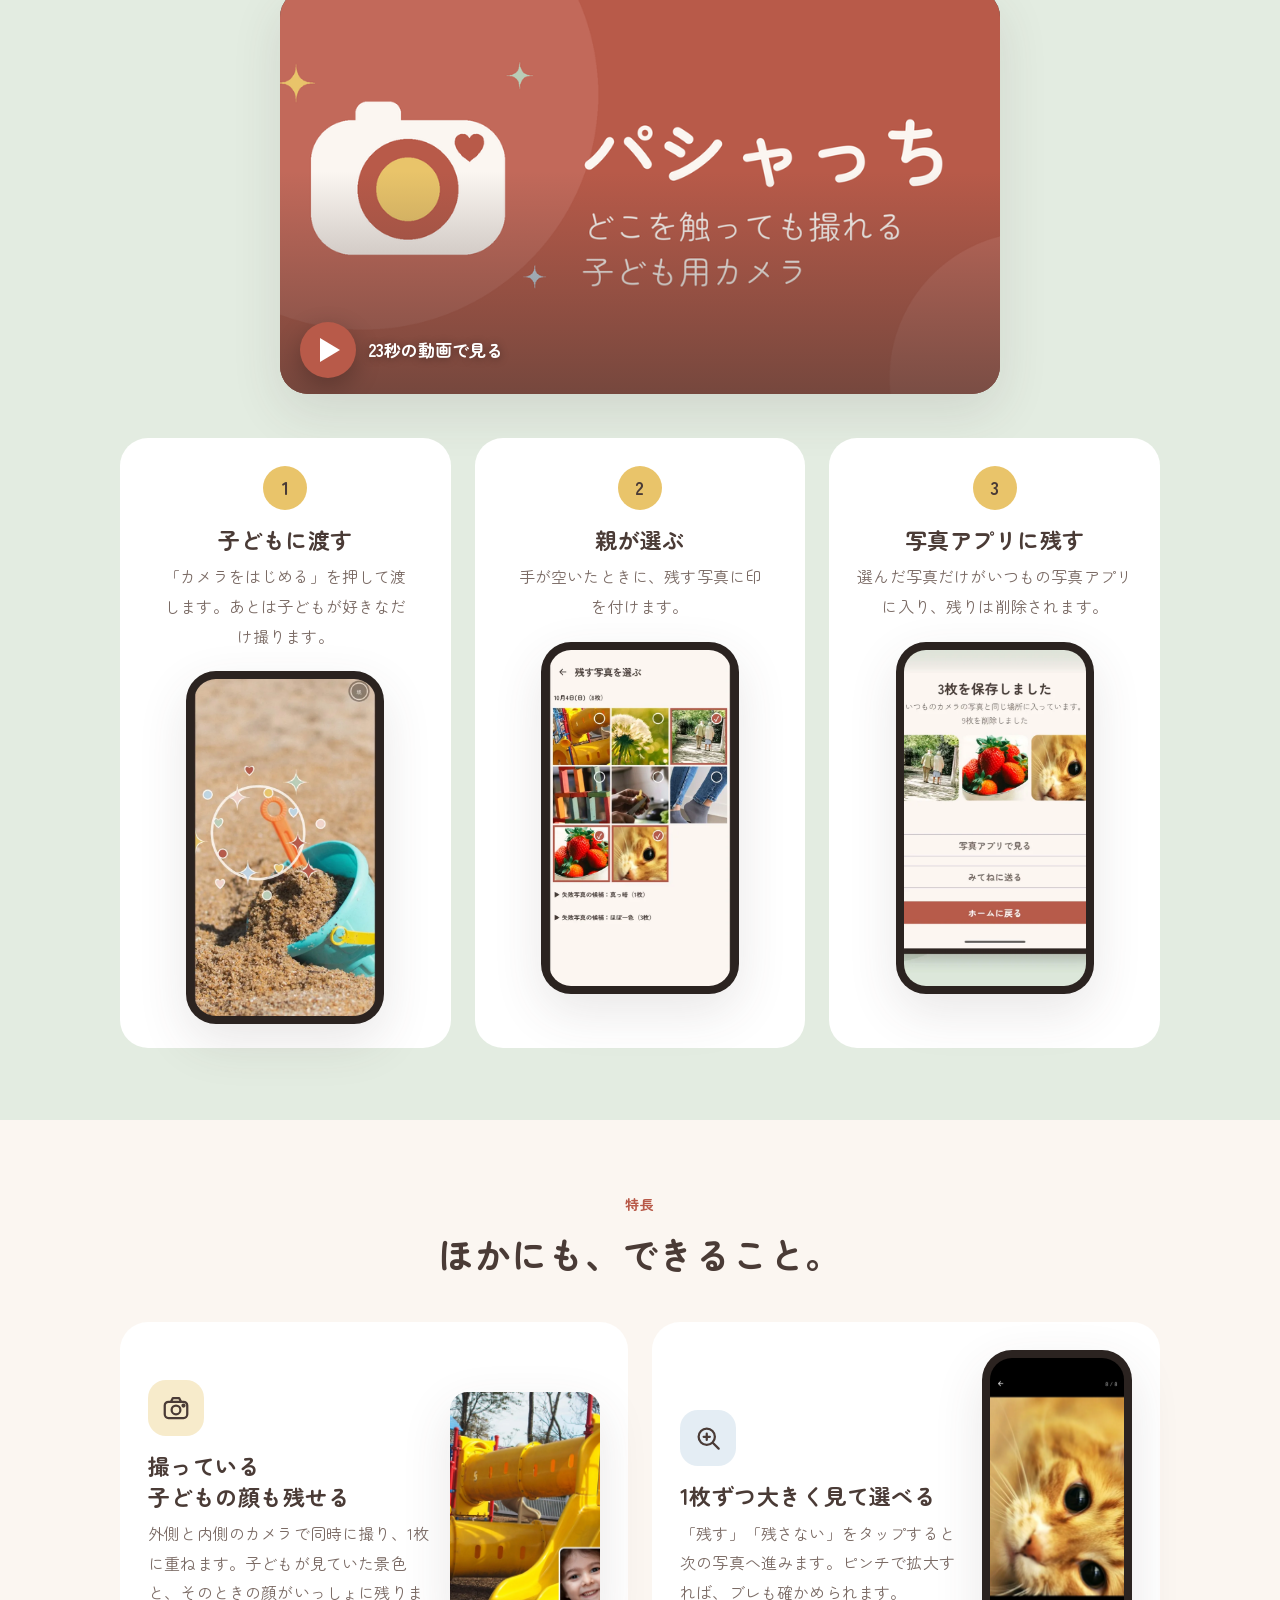
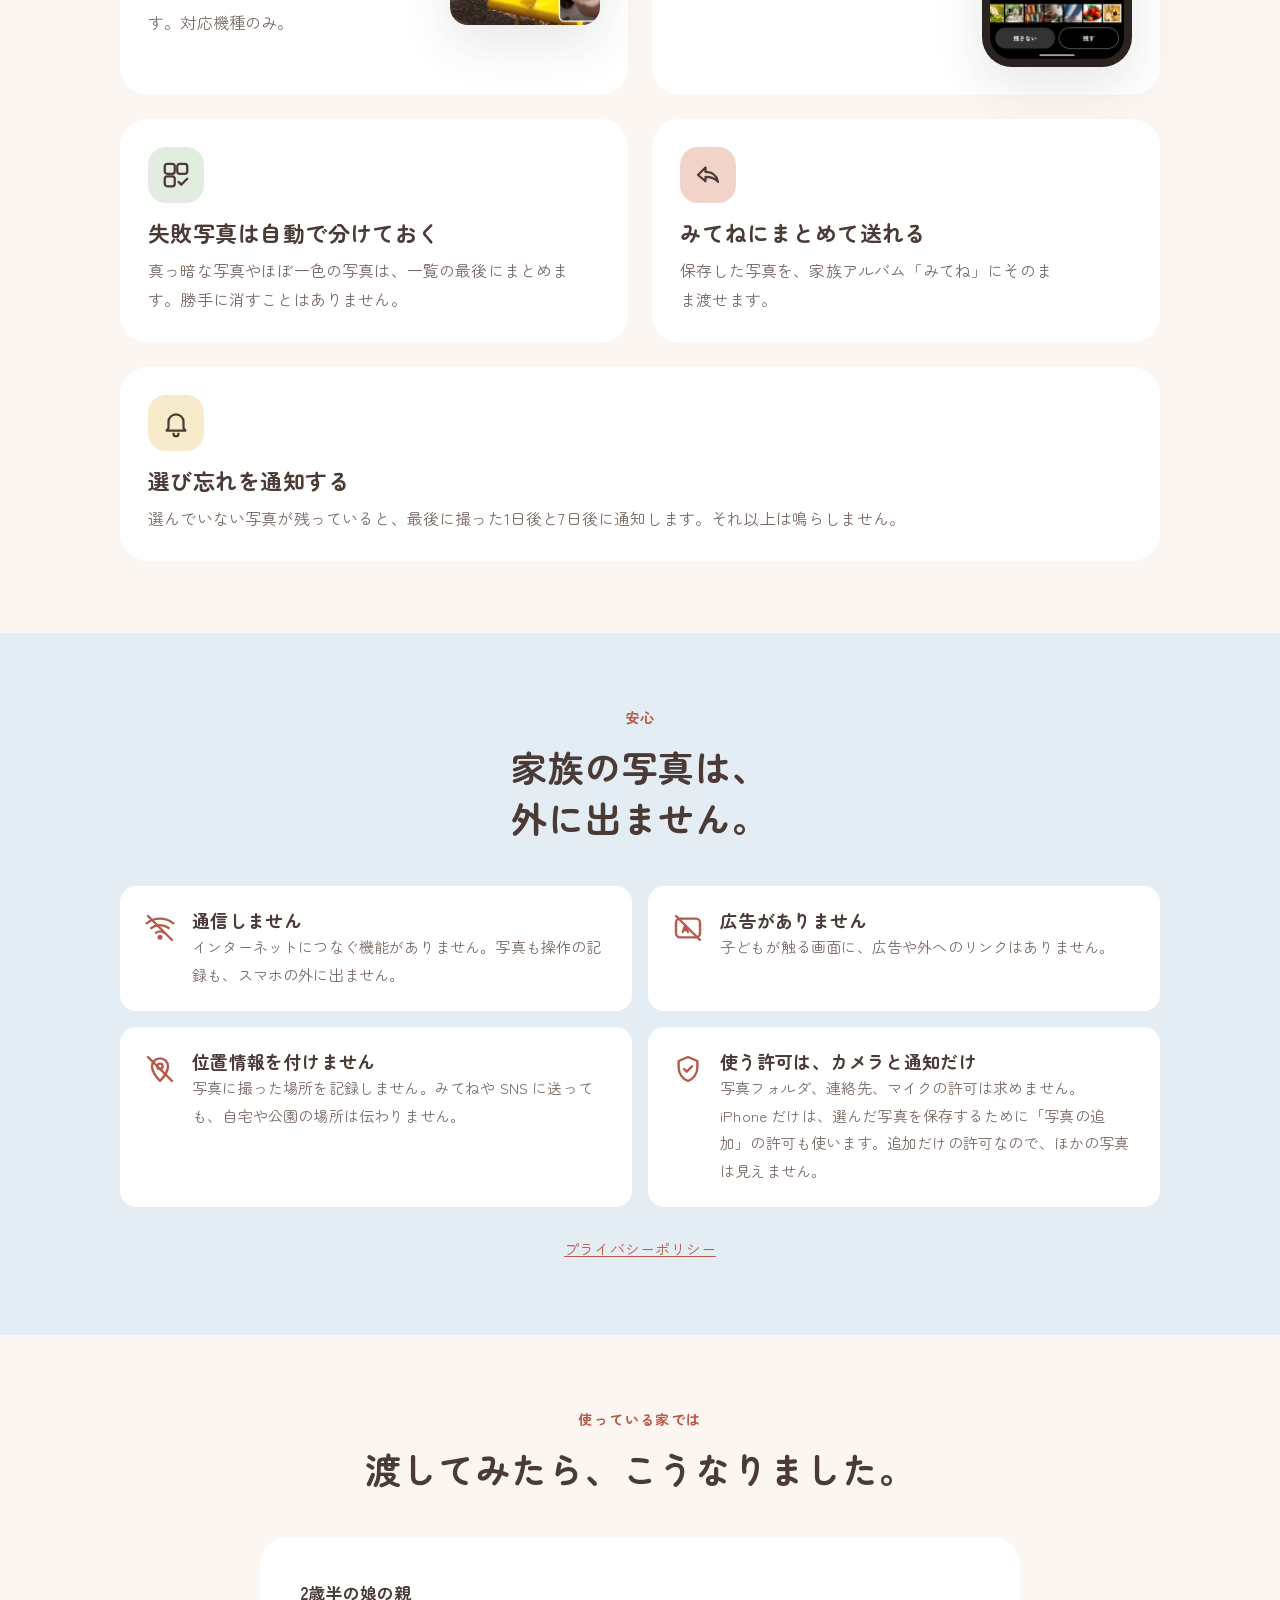
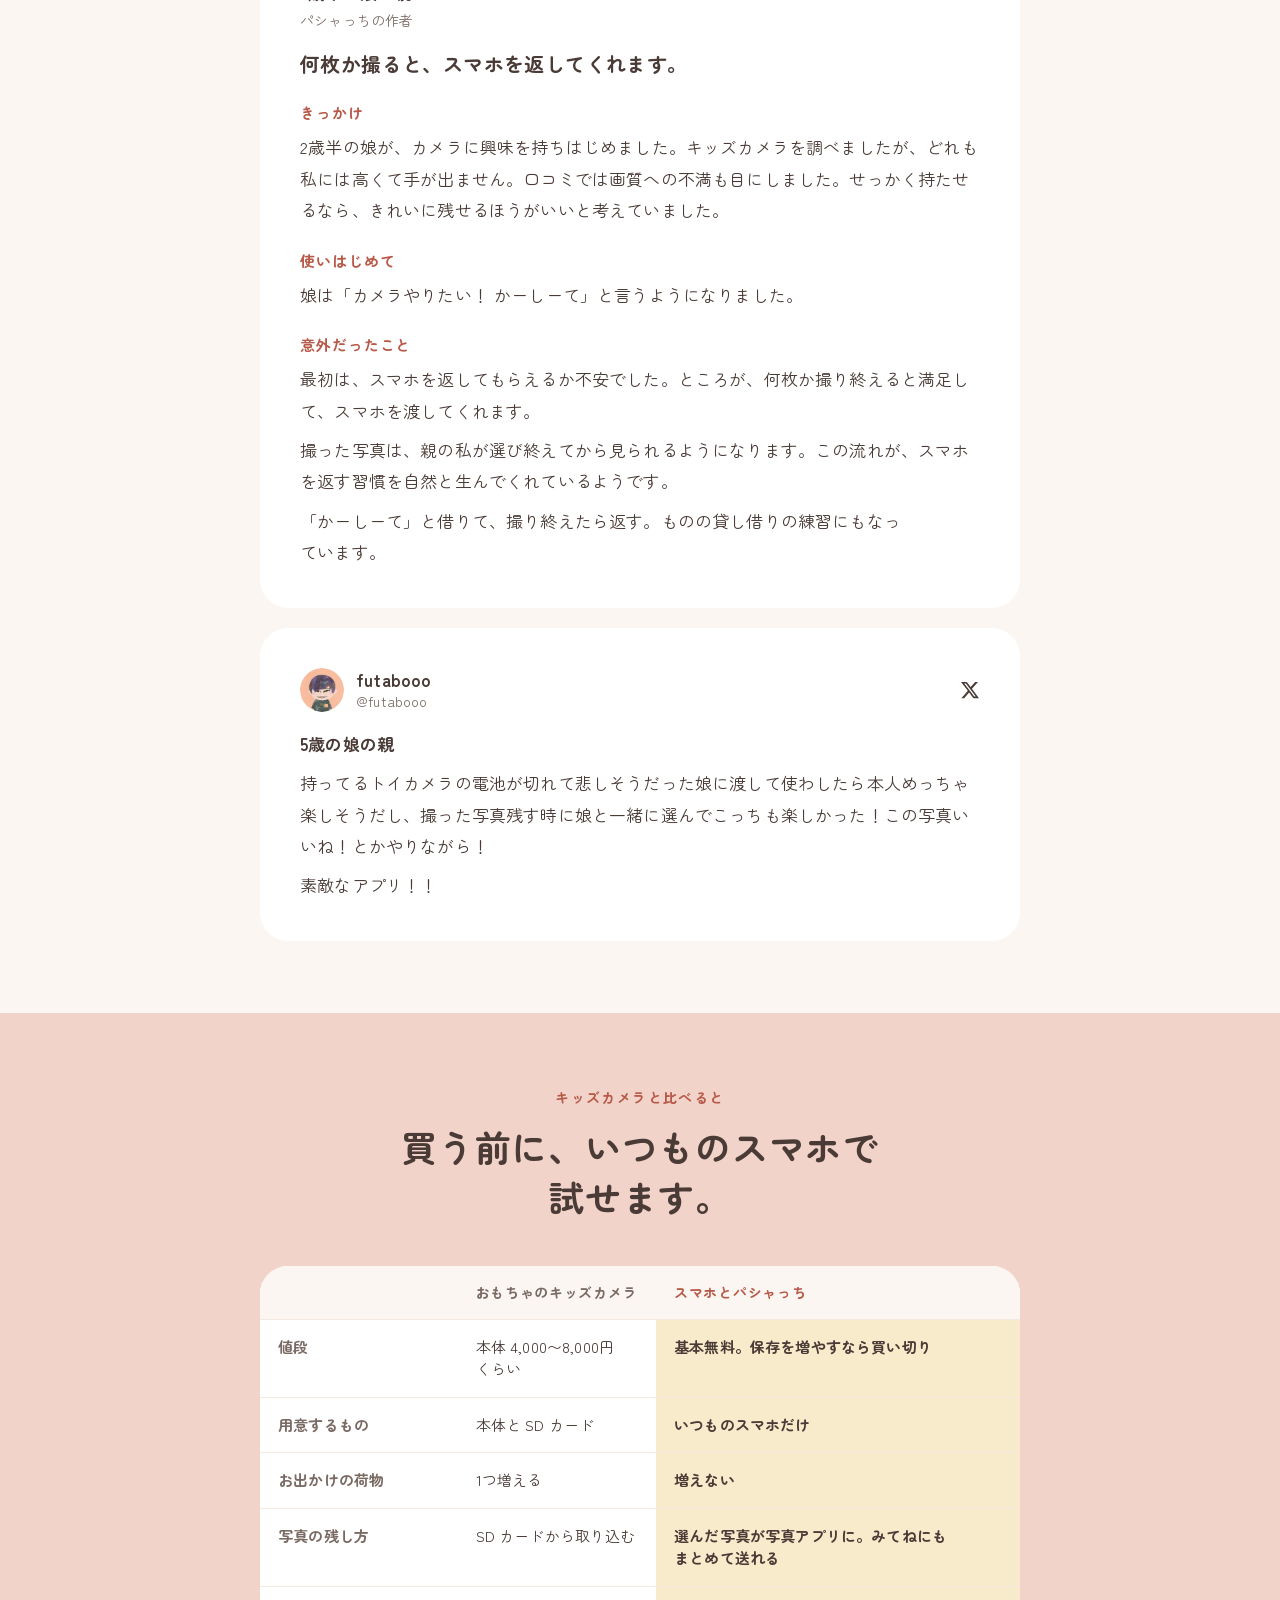
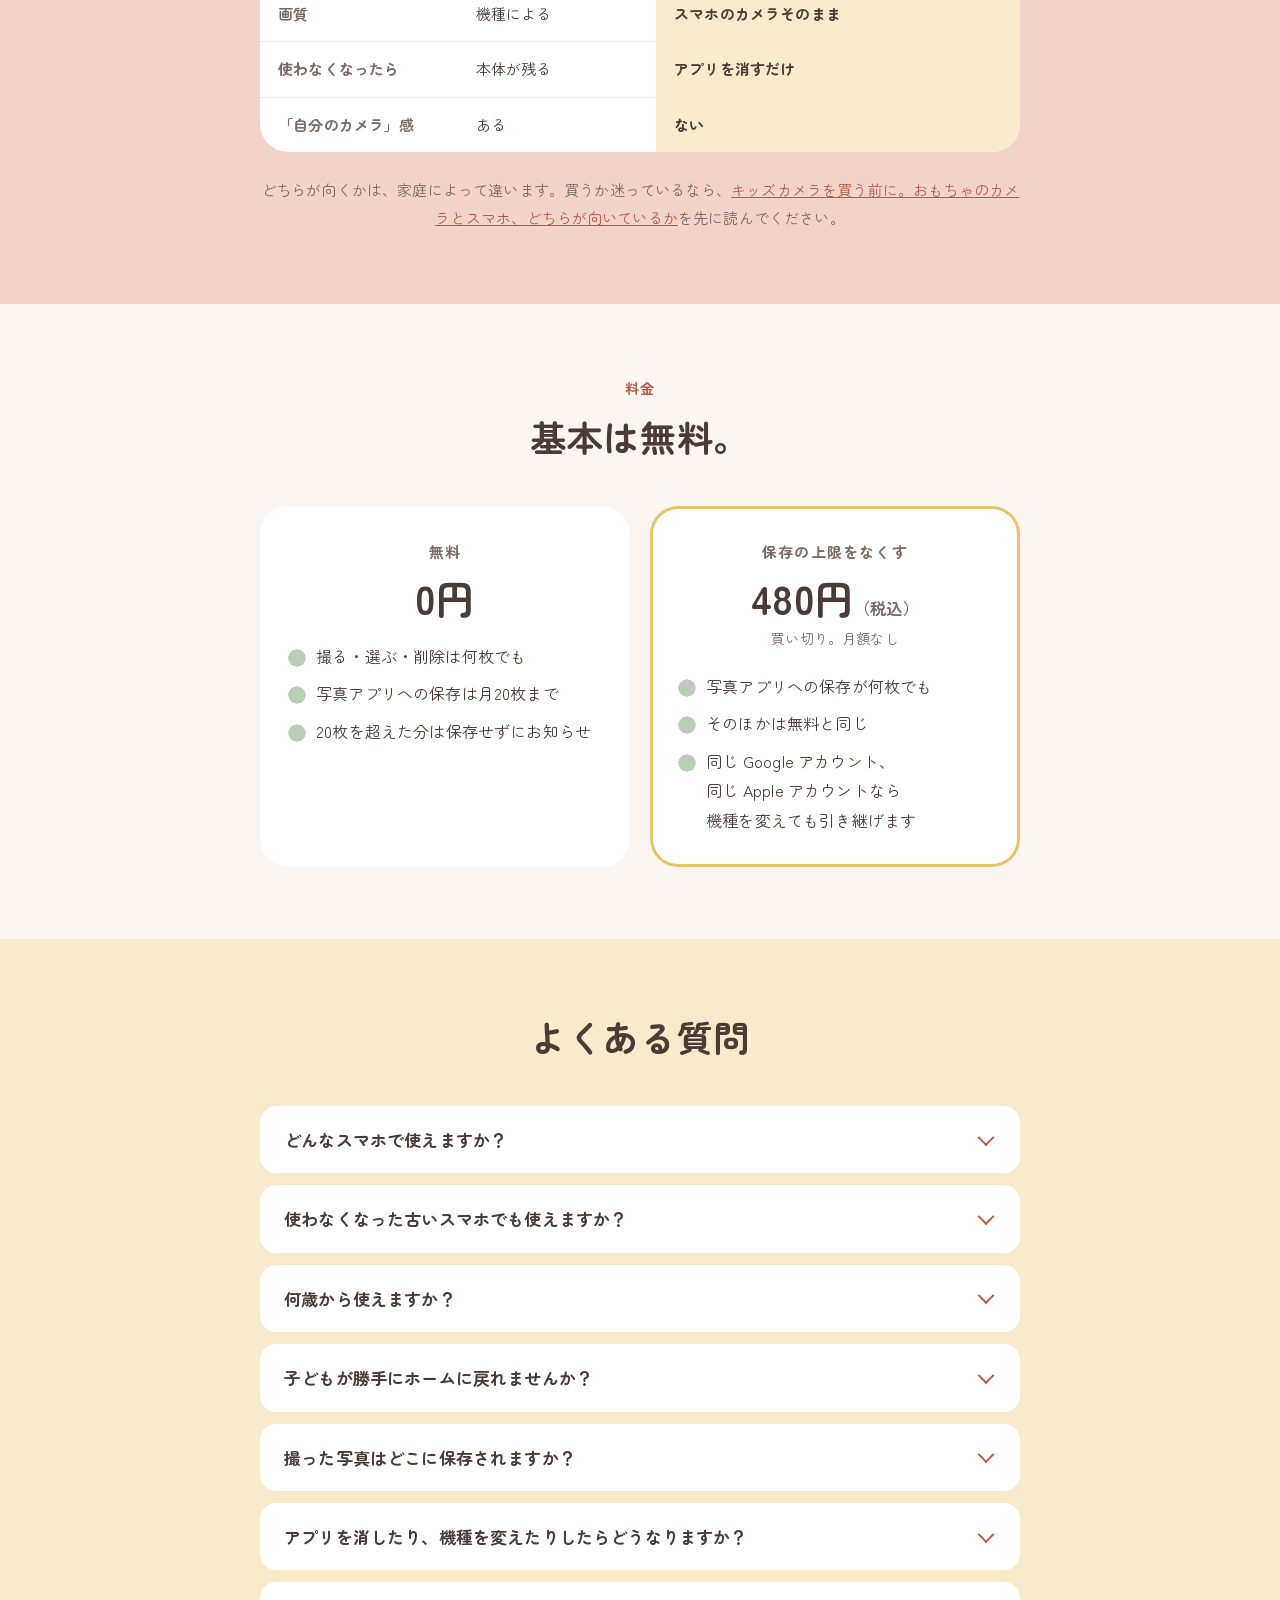
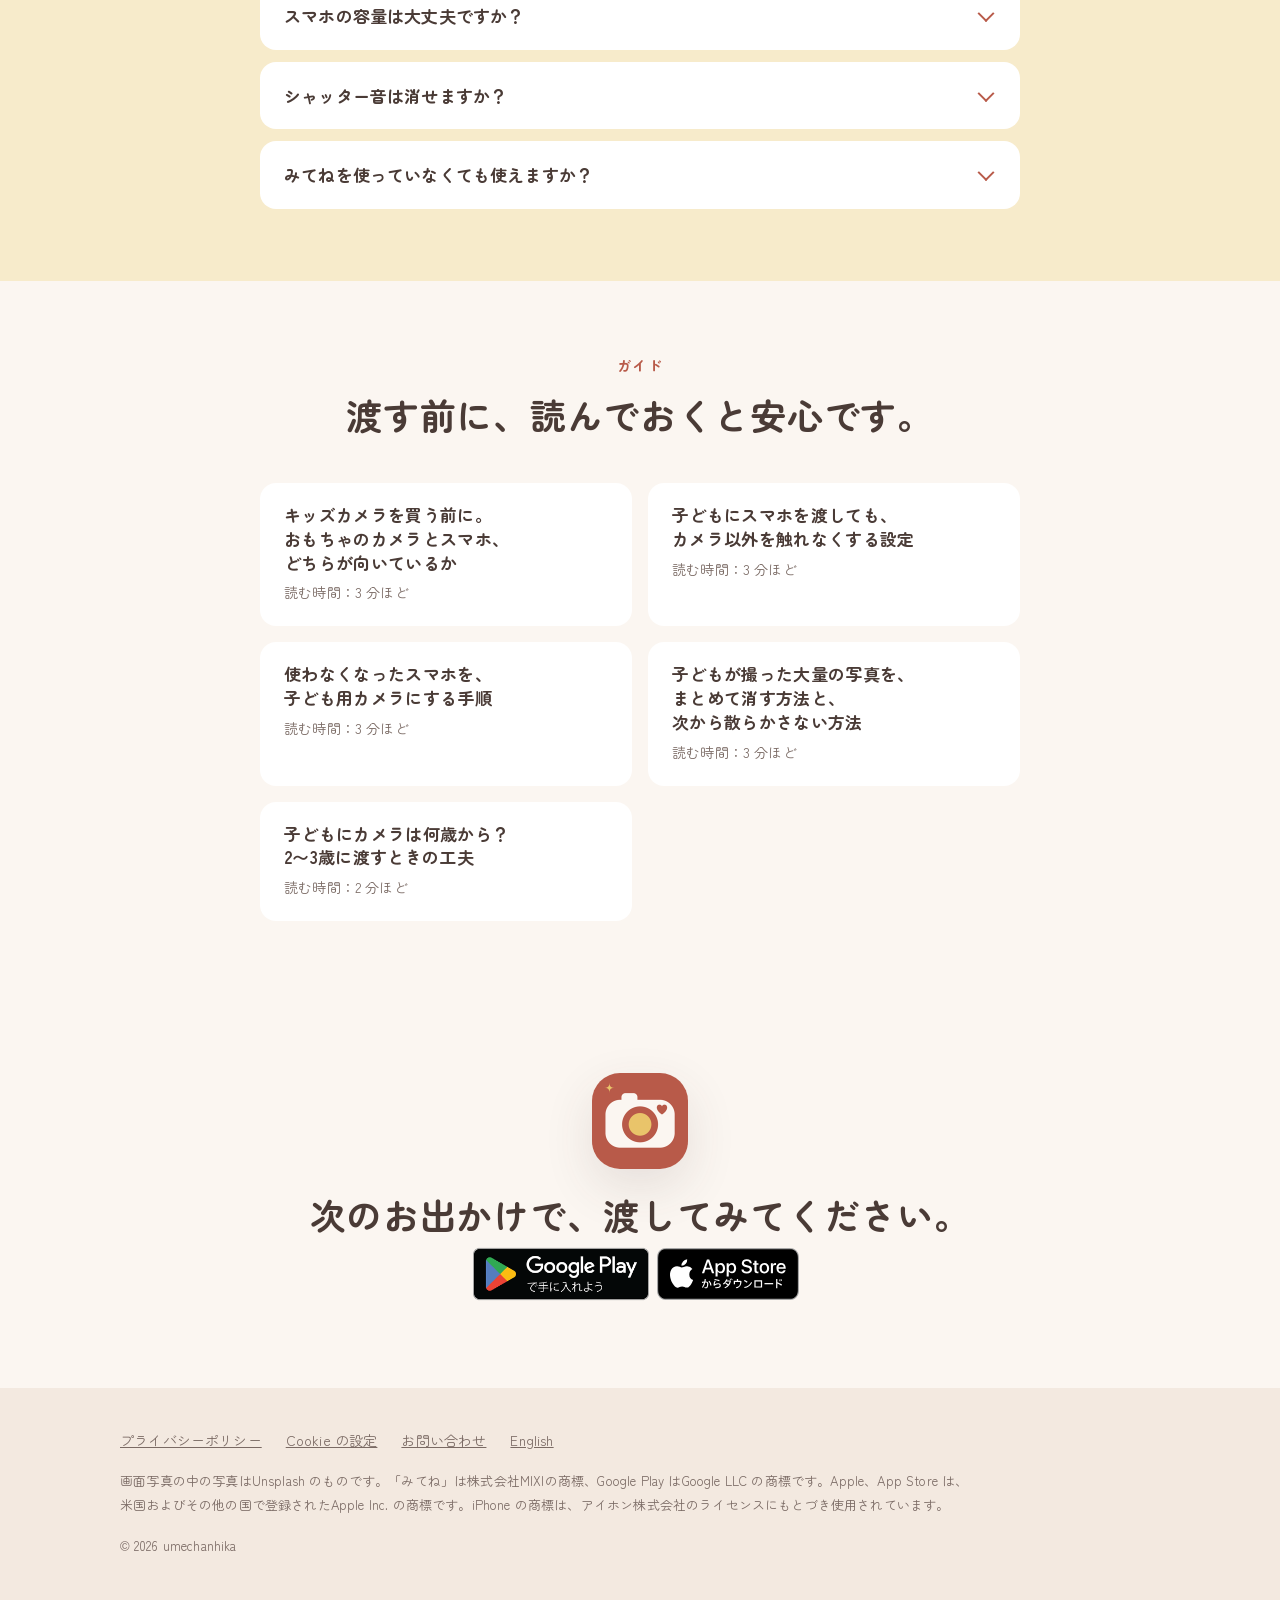
==== commit fe73a71d: "site: pashacchi d0866e760ebf の site/ を写す" ====
--- a/ja/index.html
+++ b/ja/index.html
@@ -422,21 +422,36 @@
       <div class="wrap">
         <div class="section__head">
           <span class="section__label">使っている家では</span>
-          <h2>何枚か撮ると、<wbr>スマホを<wbr>返してくれます。</h2>
+          <h2>渡してみたら、<wbr>こうなりました。</h2>
         </div>
         <article class="story">
           <p class="story__who">2&#8288;歳半の娘の親<span class="story__note">パシャっちの作者</span></p>
+          <h3 class="story__title">何枚か撮ると、<wbr>スマホを<wbr>返してくれます。</h3>
           <div class="story__body">
-            <h3>きっかけ</h3>
+            <h4>きっかけ</h4>
             <p>2&#8288;歳半の娘が、カメラに興味を持ちはじめました。キッズカメラを調べましたが、どれも私には高くて手が出ません。口コミでは画質への不満も目にしました。せっかく持たせるなら、きれいに残せるほうがいいと考えて<span class="nobr">いました。</span></p>
-            <h3>使いはじめて</h3>
+            <h4>使いはじめて</h4>
             <p>娘は「カメラやりたい！ かーしーて」と言うように<span class="nobr">なりました。</span></p>
-            <h3>意外だったこと</h3>
+            <h4>意外だったこと</h4>
             <p>最初は、スマホを返してもらえるか不安でした。ところが、何枚か撮り終えると満足して、スマホを渡して<span class="nobr">くれます。</span></p>
             <p>撮った写真は、親の私が選び終えてから見られるようになります。この流れが、スマホを返す習慣を自然と生んでくれている<span class="nobr">ようです。</span></p>
             <p>「かーしーて」と借りて、撮り終えたら返す。ものの貸し借りの練習にもなって<span class="nobr">います。</span></p>
           </div>
         </article>
+        <figure class="voice">
+          <figcaption class="voice__head">
+            <a class="voice__link" href="https://x.com/futabooo/status/2121200458287231112" rel="noopener" aria-label="futabooo さんの X の投稿を開く">
+              <img class="voice__avatar" src="../assets/voices/futabooo.png" alt="" width="44" height="44" loading="lazy">
+              <span class="voice__id"><span class="voice__name">futabooo</span><span class="voice__handle">@futabooo</span></span>
+              <svg class="voice__x" viewBox="0 0 24 24" width="20" height="20" aria-hidden="true"><path fill="currentColor" d="M18.244 2.25h3.308l-7.227 8.26 8.502 11.24H16.17l-5.214-6.817L4.99 21.75H1.68l7.73-8.835L1.254 2.25H8.08l4.713 6.231zm-1.161 17.52h1.833L7.084 4.126H5.117z"/></svg>
+            </a>
+            <p class="voice__who">5&#8288;歳の娘の親</p>
+          </figcaption>
+          <blockquote class="voice__quote">
+            <p>持ってるトイカメラの電池が切れて悲しそうだった娘に渡して使わしたら本人めっちゃ楽しそうだし、撮った写真残す時に娘と一緒に選んでこっちも楽しかった！この写真いいね！とかやりながら！</p>
+            <p>素敵なアプリ！！</p>
+          </blockquote>
+        </figure>
       </div>
     </section>
 
--- a/fonts.css
+++ b/fonts.css
@@ -14,7 +14,7 @@
   font-weight: 400;
   font-display: swap;
   src: url("assets/fonts/zen-maru-gothic-400-ja.woff2") format("woff2");
-  unicode-range: U+2192, U+3000, U+300C-300D, U+301C, U+3042, U+3044, U+3046, U+3048, U+304A-304B, U+304D-3055, U+3058, U+305A-305B, U+305D-305F, U+3061, U+3063-3065, U+3068-3069, U+306B, U+306D, U+3070-3073, U+3076, U+3079, U+307B-307C, U+307E-3080, U+3082-3084, U+3087-3088, U+308A, U+308C-308D, U+308F, U+3092, U+30A1-30A4, U+30A7, U+30A9-30AE, U+30B0-30B1, U+30B3-30B5, U+30B7, U+30B9-30BB, U+30BD, U+30BF-30C1, U+30C3, U+30C6-30CB, U+30CD, U+30CF-30D5, U+30D7-30D9, U+30DB-30E3, U+30E5-30E7, U+30EB-30ED, U+30FB, U+4E08, U+4E0A-4E0B, U+4E0D, U+4E21, U+4E26, U+4E2D, U+4E38, U+4E86, U+4E88, U+4E8B, U+4EBA, U+4ECB, U+4ED5-4ED6, U+4ED8, U+4EE3, U+4F1A, U+4F1D, U+4F3C, U+4F4D-4F4E, U+4F53, U+4F55, U+4F59, U+4F5C, U+4F7F, U+4F8B, U+4FDD, U+4FE1, U+500B, U+501F, U+5024, U+5074, U+50CD, U+50CF, U+512A, U+5143, U+5145, U+5148, U+5165, U+5168, U+516C, U+5171, U+5177, U+5185-5186, U+518D, U+5192, U+5199, U+51E6, U+51FA, U+5206, U+5217, U+5224-5225, U+5229, U+5236, U+524A, U+524D, U+529B, U+52A0, U+52B9, U+52D5, U+52DD, U+5316, U+534A, U+5370, U+53CE, U+53D6-53D7, U+53E3-53E4, U+53EF-53F0, U+53F3, U+5404, U+5408, U+540C-540D, U+5411, U+542B, U+544A, U+5473, U+547C, U+5546, U+5584, U+559C, U+56DE, U+56F0, U+56FA, U+56FD, U+570F, U+5712, U+5730, U+57CB, U+57DF, U+57FA, U+5831, U+5834, U+5897, U+58CA, U+58F0, U+58F2, U+5909, U+5916, U+5927, U+592B, U+592E, U+5931, U+5947, U+596A, U+597D, U+59CB, U+5A18, U+5B50, U+5B57-5B58, U+5B64, U+5B85, U+5B88-5B89, U+5B9A, U+5B9F, U+5BB6, U+5BB9, U+5BC4, U+5BFE, U+5C02, U+5C0F, U+5C11, U+5C3E, U+5C40, U+5C4A, U+5C64, U+5DE5-5DE6, U+5DEE, U+5E2F, U+5E45, U+5E74, U+5E83, U+5E8A, U+5EA7, U+5EAD, U+5F0F, U+5F15, U+5F31, U+5F37, U+5F3E, U+5F53, U+5F62, U+5F71, U+5F93, U+5F97, U+5FC3, U+5FC5, U+5FD8, U+5FDC, U+6027, U+60A9, U+60C5, U+610F, U+611F, U+6163, U+623B, U+6240, U+624B, U+6253, U+6255, U+6271, U+6298, U+629C, U+629E, U+62BC, U+62E1, U+6301, U+6307, U+632F, U+63A2, U+63A5, U+63C3, U+63CF-63D0, U+63DB, U+64AE, U+64CD, U+652F, U+6539, U+6557, U+6563, U+6570, U+6574, U+6587, U+6599, U+65B0, U+65B9, U+65CF, U+65E2, U+65E9, U+660E, U+661F, U+6642, U+666E-666F, U+6697, U+66F4, U+66F8, U+6700, U+6708-6709, U+671F, U+672B, U+675F, U+6765, U+6790, U+679A, U+67A0, U+67D4, U+682A, U+6848, U+68DA, U+691C, U+69CB, U+6A19, U+6A29-6A2A, U+6A5F, U+6B21, U+6B32, U+6B62-6B63, U+6B73, U+6B8B, U+6BB5, U+6BCE, U+6BD4, U+6C0F, U+6C17, U+6C34, U+6C42, U+6C60, U+6C7A, U+6CC1, U+6CD5, U+6D41, U+6D6E, U+6D88, U+6DF1, U+6DFB, U+6E08, U+6E1B, U+6E21, U+6E2C, U+6E80, U+6E9C, U+6ED1, U+6F14, U+6FE1, U+70B9, U+7121, U+7136, U+7247-7248, U+7269, U+7279, U+72B6, U+72ED, U+732B, U+7372, U+73FE, U+7406, U+751F, U+7528, U+7531, U+753B, U+7559, U+7573, U+767A-767B, U+767D, U+7684, U+76EE, U+76F4, U+7701, U+771F, U+7740, U+77E5, U+77ED, U+7802, U+78BA, U+793A, U+793E, U+79C1, U+79D2, U+79FB, U+7A0E, U+7A2E, U+7A7A, U+7ACB, U+7AEF, U+7B49, U+7B54, U+7B56, U+7B97, U+7BA1, U+7BB1, U+7BC0, U+7C73, U+7D04, U+7D0B, U+7D1A, U+7D20, U+7D22, U+7D39, U+7D42, U+7D44, U+7D50, U+7D61, U+7D99-7D9A, U+7DD2, U+7DE0, U+7DF4, U+7E01, U+7E70, U+7F6E, U+7FA9, U+7FD2, U+8003, U+8005, U+80CC, U+80FD, U+81EA, U+8208, U+822C, U+8272, U+829D, U+82F1, U+8377, U+843D, U+884C, U+8868, U+88C5, U+8981, U+8986, U+898B, U+898F, U+89A7, U+89AA, U+89E3, U+89E6, U+8A08, U+8A2D, U+8A31, U+8A66, U+8A70-8A71, U+8A8D, U+8AAD, U+8AB0, U+8AB2, U+8ABF, U+8AC7, U+8B58, U+8B77, U+8C61, U+8CB7-8CB8, U+8CEA, U+8CFC, U+8D77, U+8D85, U+8DB3, U+8EAB, U+8F03, U+8F09, U+8F2A, U+8FBA, U+8FBC, U+8FD1, U+8FD4, U+8FF7, U+8FFD, U+9001, U+9006, U+9014, U+901A, U+9023, U+9032, U+9045, U+9053, U+9055, U+9077, U+907F, U+90E8, U+914D, U+91CF, U+91D1, U+9332, U+9577, U+9589, U+958B, U+9593, U+95A2, U+95B2, U+9632, U+9650, U+9664, U+968E, U+9694, U+969B, U+96A0, U+96A3, U+96C6, U+96E2, U+96FB, U+9762, U+97F3, U+9805-9806, U+9810, U+982D, U+984D, U+9854, U+985E, U+98FD, U+9996, U+9A13, U+9AD8, U+9CF4, U+9EC4, U+9F62, U+FF01, U+FF08-FF09, U+FF1A, U+FF1F, U+FF5C;
+  unicode-range: U+2192, U+3000, U+300C-300D, U+301C, U+3042, U+3044, U+3046, U+3048, U+304A-304B, U+304D-3055, U+3058, U+305A-305B, U+305D-305F, U+3061, U+3063-3065, U+3068-3069, U+306B, U+306D, U+3070-3073, U+3076, U+3079, U+307B-307C, U+307E-3080, U+3082-3084, U+3087-3088, U+308A, U+308C-308D, U+308F, U+3092, U+30A1-30A4, U+30A7, U+30A9-30AE, U+30B0-30B1, U+30B3-30B5, U+30B7, U+30B9-30BB, U+30BD, U+30BF-30C1, U+30C3, U+30C6-30CB, U+30CD, U+30CF-30D5, U+30D7-30D9, U+30DB-30E3, U+30E5-30E7, U+30EB-30ED, U+30FB, U+4E08-4E0B, U+4E0D, U+4E21, U+4E26, U+4E2D, U+4E38, U+4E86, U+4E88, U+4E8B, U+4EBA, U+4ECB, U+4ED5-4ED6, U+4ED8, U+4EE3, U+4F1A, U+4F1D, U+4F3C, U+4F4D-4F4E, U+4F53, U+4F55, U+4F59, U+4F5C, U+4F7F, U+4F8B, U+4FDD, U+4FE1, U+500B, U+501F, U+5024, U+5074, U+50CD, U+50CF, U+512A, U+5143, U+5145, U+5148, U+5165, U+5168, U+516C, U+5171, U+5177, U+5185-5186, U+518D, U+5192, U+5199, U+51E6, U+51FA, U+5206, U+5217, U+5224-5225, U+5229, U+5236, U+524A, U+524D, U+529B, U+52A0, U+52B9, U+52D5, U+52DD, U+5316, U+534A, U+5370, U+53CE, U+53D6-53D7, U+53E3-53E4, U+53EF-53F0, U+53F3, U+5404, U+5408, U+540C-540D, U+5411, U+542B, U+544A, U+5473, U+547C, U+5546, U+5584, U+559C, U+56DE, U+56F0, U+56FA, U+56FD, U+570F, U+5712, U+5730, U+57CB, U+57DF, U+57FA, U+5831, U+5834, U+5897, U+58CA, U+58F0, U+58F2, U+5909, U+5916, U+5927, U+592B, U+592E, U+5931, U+5947, U+596A, U+597D, U+59CB, U+5A18, U+5B50, U+5B57-5B58, U+5B64, U+5B85, U+5B88-5B89, U+5B9A, U+5B9F, U+5BB6, U+5BB9, U+5BC4, U+5BFE, U+5C02, U+5C0F, U+5C11, U+5C3E, U+5C40, U+5C4A, U+5C64, U+5DE5-5DE6, U+5DEE, U+5E2F, U+5E45, U+5E74, U+5E83, U+5E8A, U+5EA7, U+5EAD, U+5F0F, U+5F15, U+5F31, U+5F37, U+5F3E, U+5F53, U+5F62, U+5F71, U+5F93, U+5F97, U+5FC3, U+5FC5, U+5FD8, U+5FDC, U+6027, U+60A9, U+60B2, U+60C5, U+610F, U+611F, U+6163, U+623B, U+6240, U+624B, U+6253, U+6255, U+6271, U+6295, U+6298, U+629C, U+629E, U+62BC, U+62E1, U+6301, U+6307, U+632F, U+63A2, U+63A5, U+63C3, U+63CF-63D0, U+63DB, U+64AE, U+64CD, U+652F, U+6539, U+6557, U+6563, U+6570, U+6574-6575, U+6587, U+6599, U+65B0, U+65B9, U+65CF, U+65E2, U+65E9, U+660E, U+661F, U+6642, U+666E-666F, U+6697, U+66F4, U+66F8, U+6700, U+6708-6709, U+671F, U+672B, U+675F, U+6765, U+6790, U+679A, U+67A0, U+67D4, U+682A, U+6848, U+68DA, U+691C, U+697D, U+69CB, U+6A19, U+6A29-6A2A, U+6A5F, U+6B21, U+6B32, U+6B62-6B63, U+6B73, U+6B8B, U+6BB5, U+6BCE, U+6BD4, U+6C0F, U+6C17, U+6C34, U+6C42, U+6C60, U+6C7A, U+6CC1, U+6CD5, U+6D41, U+6D6E, U+6D88, U+6DF1, U+6DFB, U+6E08, U+6E1B, U+6E21, U+6E2C, U+6E80, U+6E9C, U+6ED1, U+6F14, U+6FE1, U+70B9, U+7121, U+7136, U+7247-7248, U+7269, U+7279, U+72B6, U+72ED, U+732B, U+7372, U+73FE, U+7406, U+751F, U+7528, U+7531, U+753B, U+7559, U+7573, U+767A-767B, U+767D, U+7684, U+76EE, U+76F4, U+7701, U+771F, U+7740, U+77E5, U+77ED, U+7802, U+78BA, U+793A, U+793E, U+79C1, U+79D2, U+79FB, U+7A0E, U+7A2E, U+7A3F, U+7A7A, U+7ACB, U+7AEF, U+7B49, U+7B54, U+7B56, U+7B97, U+7BA1, U+7BB1, U+7BC0, U+7C73, U+7D04, U+7D0B, U+7D1A, U+7D20, U+7D22, U+7D39, U+7D42, U+7D44, U+7D50, U+7D61, U+7D99-7D9A, U+7DD2, U+7DE0, U+7DF4, U+7E01, U+7E70, U+7F6E, U+7FA9, U+7FD2, U+8003, U+8005, U+80CC, U+80FD, U+81EA, U+8208, U+822C, U+8272, U+829D, U+82F1, U+8377, U+843D, U+884C, U+8868, U+88C5, U+8981, U+8986, U+898B, U+898F, U+89A7, U+89AA, U+89E3, U+89E6, U+8A08, U+8A2D, U+8A31, U+8A66, U+8A70-8A71, U+8A8D, U+8AAD, U+8AB0, U+8AB2, U+8ABF, U+8AC7, U+8B58, U+8B77, U+8C61, U+8CB7-8CB8, U+8CEA, U+8CFC, U+8D77, U+8D85, U+8DB3, U+8EAB, U+8F03, U+8F09, U+8F2A, U+8FBA, U+8FBC, U+8FD1, U+8FD4, U+8FF7, U+8FFD, U+9001, U+9006, U+9014, U+901A, U+9023, U+9032, U+9045, U+9053, U+9055, U+9077, U+907F, U+90E8, U+914D, U+91CF, U+91D1, U+9332, U+9577, U+9589, U+958B, U+9593, U+95A2, U+95B2, U+9632, U+9650, U+9664, U+968E, U+9694, U+969B, U+96A0, U+96A3, U+96C6, U+96E2, U+96FB, U+9762, U+97F3, U+9805-9806, U+9810, U+982D, U+984D, U+9854, U+985E, U+98FD, U+9996, U+9A13, U+9AD8, U+9CF4, U+9EC4, U+9F62, U+FF01, U+FF08-FF09, U+FF1A, U+FF1F, U+FF5C;
 }
 @font-face {
   font-family: "Zen Maru Gothic";
@@ -30,5 +30,5 @@
   font-weight: 700;
   font-display: swap;
   src: url("assets/fonts/zen-maru-gothic-700-ja.woff2") format("woff2");
-  unicode-range: U+2192, U+3000, U+300C-300D, U+301C, U+3042, U+3044, U+3046, U+3048, U+304A-304B, U+304D-3055, U+3058, U+305A-305B, U+305D-305F, U+3061, U+3063-3065, U+3068-3069, U+306B, U+306D, U+3070-3073, U+3076, U+3079, U+307B-307C, U+307E-3080, U+3082-3084, U+3087-3088, U+308A, U+308C-308D, U+308F, U+3092, U+30A1-30A4, U+30A7, U+30A9-30AE, U+30B0-30B1, U+30B3-30B5, U+30B7, U+30B9-30BB, U+30BD, U+30BF-30C1, U+30C3, U+30C6-30CB, U+30CD, U+30CF-30D5, U+30D7-30D9, U+30DB-30E3, U+30E5-30E7, U+30EB-30ED, U+30FB, U+4E08, U+4E0A-4E0B, U+4E0D, U+4E21, U+4E26, U+4E2D, U+4E38, U+4E86, U+4E88, U+4E8B, U+4EBA, U+4ECB, U+4ED5-4ED6, U+4ED8, U+4EE3, U+4F1A, U+4F1D, U+4F3C, U+4F4D-4F4E, U+4F53, U+4F55, U+4F59, U+4F5C, U+4F7F, U+4F8B, U+4FDD, U+4FE1, U+500B, U+501F, U+5024, U+5074, U+50CD, U+50CF, U+512A, U+5143, U+5145, U+5148, U+5165, U+5168, U+516C, U+5171, U+5177, U+5185-5186, U+518D, U+5192, U+5199, U+51E6, U+51FA, U+5206, U+5217, U+5224-5225, U+5229, U+5236, U+524A, U+524D, U+529B, U+52A0, U+52B9, U+52D5, U+52DD, U+5316, U+534A, U+5370, U+53CE, U+53D6-53D7, U+53E3-53E4, U+53EF-53F0, U+53F3, U+5404, U+5408, U+540C-540D, U+5411, U+542B, U+544A, U+5473, U+547C, U+5546, U+5584, U+559C, U+56DE, U+56F0, U+56FA, U+56FD, U+570F, U+5712, U+5730, U+57CB, U+57DF, U+57FA, U+5831, U+5834, U+5897, U+58CA, U+58F0, U+58F2, U+5909, U+5916, U+5927, U+592B, U+592E, U+5931, U+5947, U+596A, U+597D, U+59CB, U+5A18, U+5B50, U+5B57-5B58, U+5B64, U+5B85, U+5B88-5B89, U+5B9A, U+5B9F, U+5BB6, U+5BB9, U+5BC4, U+5BFE, U+5C02, U+5C0F, U+5C11, U+5C3E, U+5C40, U+5C4A, U+5C64, U+5DE5-5DE6, U+5DEE, U+5E2F, U+5E45, U+5E74, U+5E83, U+5E8A, U+5EA7, U+5EAD, U+5F0F, U+5F15, U+5F31, U+5F37, U+5F3E, U+5F53, U+5F62, U+5F71, U+5F93, U+5F97, U+5FC3, U+5FC5, U+5FD8, U+5FDC, U+6027, U+60A9, U+60C5, U+610F, U+611F, U+6163, U+623B, U+6240, U+624B, U+6253, U+6255, U+6271, U+6298, U+629C, U+629E, U+62BC, U+62E1, U+6301, U+6307, U+632F, U+63A2, U+63A5, U+63C3, U+63CF-63D0, U+63DB, U+64AE, U+64CD, U+652F, U+6539, U+6557, U+6563, U+6570, U+6574, U+6587, U+6599, U+65B0, U+65B9, U+65CF, U+65E2, U+65E9, U+660E, U+661F, U+6642, U+666E-666F, U+6697, U+66F4, U+66F8, U+6700, U+6708-6709, U+671F, U+672B, U+675F, U+6765, U+6790, U+679A, U+67A0, U+67D4, U+682A, U+6848, U+68DA, U+691C, U+69CB, U+6A19, U+6A29-6A2A, U+6A5F, U+6B21, U+6B32, U+6B62-6B63, U+6B73, U+6B8B, U+6BB5, U+6BCE, U+6BD4, U+6C0F, U+6C17, U+6C34, U+6C42, U+6C60, U+6C7A, U+6CC1, U+6CD5, U+6D41, U+6D6E, U+6D88, U+6DF1, U+6DFB, U+6E08, U+6E1B, U+6E21, U+6E2C, U+6E80, U+6E9C, U+6ED1, U+6F14, U+6FE1, U+70B9, U+7121, U+7136, U+7247-7248, U+7269, U+7279, U+72B6, U+72ED, U+732B, U+7372, U+73FE, U+7406, U+751F, U+7528, U+7531, U+753B, U+7559, U+7573, U+767A-767B, U+767D, U+7684, U+76EE, U+76F4, U+7701, U+771F, U+7740, U+77E5, U+77ED, U+7802, U+78BA, U+793A, U+793E, U+79C1, U+79D2, U+79FB, U+7A0E, U+7A2E, U+7A7A, U+7ACB, U+7AEF, U+7B49, U+7B54, U+7B56, U+7B97, U+7BA1, U+7BB1, U+7BC0, U+7C73, U+7D04, U+7D0B, U+7D1A, U+7D20, U+7D22, U+7D39, U+7D42, U+7D44, U+7D50, U+7D61, U+7D99-7D9A, U+7DD2, U+7DE0, U+7DF4, U+7E01, U+7E70, U+7F6E, U+7FA9, U+7FD2, U+8003, U+8005, U+80CC, U+80FD, U+81EA, U+8208, U+822C, U+8272, U+829D, U+82F1, U+8377, U+843D, U+884C, U+8868, U+88C5, U+8981, U+8986, U+898B, U+898F, U+89A7, U+89AA, U+89E3, U+89E6, U+8A08, U+8A2D, U+8A31, U+8A66, U+8A70-8A71, U+8A8D, U+8AAD, U+8AB0, U+8AB2, U+8ABF, U+8AC7, U+8B58, U+8B77, U+8C61, U+8CB7-8CB8, U+8CEA, U+8CFC, U+8D77, U+8D85, U+8DB3, U+8EAB, U+8F03, U+8F09, U+8F2A, U+8FBA, U+8FBC, U+8FD1, U+8FD4, U+8FF7, U+8FFD, U+9001, U+9006, U+9014, U+901A, U+9023, U+9032, U+9045, U+9053, U+9055, U+9077, U+907F, U+90E8, U+914D, U+91CF, U+91D1, U+9332, U+9577, U+9589, U+958B, U+9593, U+95A2, U+95B2, U+9632, U+9650, U+9664, U+968E, U+9694, U+969B, U+96A0, U+96A3, U+96C6, U+96E2, U+96FB, U+9762, U+97F3, U+9805-9806, U+9810, U+982D, U+984D, U+9854, U+985E, U+98FD, U+9996, U+9A13, U+9AD8, U+9CF4, U+9EC4, U+9F62, U+FF01, U+FF08-FF09, U+FF1A, U+FF1F, U+FF5C;
+  unicode-range: U+2192, U+3000, U+300C-300D, U+301C, U+3042, U+3044, U+3046, U+3048, U+304A-304B, U+304D-3055, U+3058, U+305A-305B, U+305D-305F, U+3061, U+3063-3065, U+3068-3069, U+306B, U+306D, U+3070-3073, U+3076, U+3079, U+307B-307C, U+307E-3080, U+3082-3084, U+3087-3088, U+308A, U+308C-308D, U+308F, U+3092, U+30A1-30A4, U+30A7, U+30A9-30AE, U+30B0-30B1, U+30B3-30B5, U+30B7, U+30B9-30BB, U+30BD, U+30BF-30C1, U+30C3, U+30C6-30CB, U+30CD, U+30CF-30D5, U+30D7-30D9, U+30DB-30E3, U+30E5-30E7, U+30EB-30ED, U+30FB, U+4E08-4E0B, U+4E0D, U+4E21, U+4E26, U+4E2D, U+4E38, U+4E86, U+4E88, U+4E8B, U+4EBA, U+4ECB, U+4ED5-4ED6, U+4ED8, U+4EE3, U+4F1A, U+4F1D, U+4F3C, U+4F4D-4F4E, U+4F53, U+4F55, U+4F59, U+4F5C, U+4F7F, U+4F8B, U+4FDD, U+4FE1, U+500B, U+501F, U+5024, U+5074, U+50CD, U+50CF, U+512A, U+5143, U+5145, U+5148, U+5165, U+5168, U+516C, U+5171, U+5177, U+5185-5186, U+518D, U+5192, U+5199, U+51E6, U+51FA, U+5206, U+5217, U+5224-5225, U+5229, U+5236, U+524A, U+524D, U+529B, U+52A0, U+52B9, U+52D5, U+52DD, U+5316, U+534A, U+5370, U+53CE, U+53D6-53D7, U+53E3-53E4, U+53EF-53F0, U+53F3, U+5404, U+5408, U+540C-540D, U+5411, U+542B, U+544A, U+5473, U+547C, U+5546, U+5584, U+559C, U+56DE, U+56F0, U+56FA, U+56FD, U+570F, U+5712, U+5730, U+57CB, U+57DF, U+57FA, U+5831, U+5834, U+5897, U+58CA, U+58F0, U+58F2, U+5909, U+5916, U+5927, U+592B, U+592E, U+5931, U+5947, U+596A, U+597D, U+59CB, U+5A18, U+5B50, U+5B57-5B58, U+5B64, U+5B85, U+5B88-5B89, U+5B9A, U+5B9F, U+5BB6, U+5BB9, U+5BC4, U+5BFE, U+5C02, U+5C0F, U+5C11, U+5C3E, U+5C40, U+5C4A, U+5C64, U+5DE5-5DE6, U+5DEE, U+5E2F, U+5E45, U+5E74, U+5E83, U+5E8A, U+5EA7, U+5EAD, U+5F0F, U+5F15, U+5F31, U+5F37, U+5F3E, U+5F53, U+5F62, U+5F71, U+5F93, U+5F97, U+5FC3, U+5FC5, U+5FD8, U+5FDC, U+6027, U+60A9, U+60B2, U+60C5, U+610F, U+611F, U+6163, U+623B, U+6240, U+624B, U+6253, U+6255, U+6271, U+6295, U+6298, U+629C, U+629E, U+62BC, U+62E1, U+6301, U+6307, U+632F, U+63A2, U+63A5, U+63C3, U+63CF-63D0, U+63DB, U+64AE, U+64CD, U+652F, U+6539, U+6557, U+6563, U+6570, U+6574-6575, U+6587, U+6599, U+65B0, U+65B9, U+65CF, U+65E2, U+65E9, U+660E, U+661F, U+6642, U+666E-666F, U+6697, U+66F4, U+66F8, U+6700, U+6708-6709, U+671F, U+672B, U+675F, U+6765, U+6790, U+679A, U+67A0, U+67D4, U+682A, U+6848, U+68DA, U+691C, U+697D, U+69CB, U+6A19, U+6A29-6A2A, U+6A5F, U+6B21, U+6B32, U+6B62-6B63, U+6B73, U+6B8B, U+6BB5, U+6BCE, U+6BD4, U+6C0F, U+6C17, U+6C34, U+6C42, U+6C60, U+6C7A, U+6CC1, U+6CD5, U+6D41, U+6D6E, U+6D88, U+6DF1, U+6DFB, U+6E08, U+6E1B, U+6E21, U+6E2C, U+6E80, U+6E9C, U+6ED1, U+6F14, U+6FE1, U+70B9, U+7121, U+7136, U+7247-7248, U+7269, U+7279, U+72B6, U+72ED, U+732B, U+7372, U+73FE, U+7406, U+751F, U+7528, U+7531, U+753B, U+7559, U+7573, U+767A-767B, U+767D, U+7684, U+76EE, U+76F4, U+7701, U+771F, U+7740, U+77E5, U+77ED, U+7802, U+78BA, U+793A, U+793E, U+79C1, U+79D2, U+79FB, U+7A0E, U+7A2E, U+7A3F, U+7A7A, U+7ACB, U+7AEF, U+7B49, U+7B54, U+7B56, U+7B97, U+7BA1, U+7BB1, U+7BC0, U+7C73, U+7D04, U+7D0B, U+7D1A, U+7D20, U+7D22, U+7D39, U+7D42, U+7D44, U+7D50, U+7D61, U+7D99-7D9A, U+7DD2, U+7DE0, U+7DF4, U+7E01, U+7E70, U+7F6E, U+7FA9, U+7FD2, U+8003, U+8005, U+80CC, U+80FD, U+81EA, U+8208, U+822C, U+8272, U+829D, U+82F1, U+8377, U+843D, U+884C, U+8868, U+88C5, U+8981, U+8986, U+898B, U+898F, U+89A7, U+89AA, U+89E3, U+89E6, U+8A08, U+8A2D, U+8A31, U+8A66, U+8A70-8A71, U+8A8D, U+8AAD, U+8AB0, U+8AB2, U+8ABF, U+8AC7, U+8B58, U+8B77, U+8C61, U+8CB7-8CB8, U+8CEA, U+8CFC, U+8D77, U+8D85, U+8DB3, U+8EAB, U+8F03, U+8F09, U+8F2A, U+8FBA, U+8FBC, U+8FD1, U+8FD4, U+8FF7, U+8FFD, U+9001, U+9006, U+9014, U+901A, U+9023, U+9032, U+9045, U+9053, U+9055, U+9077, U+907F, U+90E8, U+914D, U+91CF, U+91D1, U+9332, U+9577, U+9589, U+958B, U+9593, U+95A2, U+95B2, U+9632, U+9650, U+9664, U+968E, U+9694, U+969B, U+96A0, U+96A3, U+96C6, U+96E2, U+96FB, U+9762, U+97F3, U+9805-9806, U+9810, U+982D, U+984D, U+9854, U+985E, U+98FD, U+9996, U+9A13, U+9AD8, U+9CF4, U+9EC4, U+9F62, U+FF01, U+FF08-FF09, U+FF1A, U+FF1F, U+FF5C;
 }
--- a/style.css
+++ b/style.css
@@ -1015,10 +1015,17 @@
   font-weight: 400;
 }
 
-.story__body h3 {
-  margin-top: 24px;
+.story__title {
+  margin-top: 16px;
+  font-size: 20px;
+}
+
+.story__body h4 {
+  margin: 24px 0 0;
   color: var(--coral);
   font-size: 15px;
+  font-weight: 700;
+  line-height: 1.4;
   letter-spacing: 0.06em;
 }
 
@@ -1027,8 +1034,83 @@
   text-wrap: pretty;
 }
 
+/* 第三者の声。作者の体験談と同じ箱にして、本文は投稿のまま引用する */
+.voice {
+  max-width: 760px;
+  margin: 20px auto 0;
+  padding: 28px;
+  border-radius: var(--radius);
+  background: var(--white);
+}
+
+.voice__quote {
+  margin: 0;
+}
+
+.voice__quote p {
+  text-wrap: pretty;
+}
+
+.voice__quote p + p {
+  margin-top: 8px;
+}
+
+/* 見出し部分は X の投稿だと分かる並び（アイコン・名前・ユーザー名・X のマーク）。全体が元の投稿へのリンク */
+.voice__link {
+  display: flex;
+  align-items: center;
+  gap: 12px;
+  margin-bottom: 16px;
+  color: inherit;
+  text-decoration: none;
+}
+
+.voice__avatar {
+  flex: none;
+  width: 44px;
+  height: 44px;
+  border-radius: 50%;
+}
+
+.voice__id {
+  display: flex;
+  flex-direction: column;
+  min-width: 0;
+  line-height: 1.4;
+}
+
+.voice__name {
+  font-weight: 700;
+}
+
+.voice__handle {
+  color: var(--ink-soft);
+  font-size: 14px;
+}
+
+.voice__x {
+  flex: none;
+  margin-left: auto;
+}
+
+.voice__link:hover .voice__name {
+  text-decoration: underline;
+}
+
+.voice__who {
+  margin-bottom: 8px;
+  font-weight: 700;
+}
+
+.voice__note {
+  margin-top: 16px;
+  color: var(--ink-soft);
+  font-size: 14px;
+}
+
 @media (min-width: 640px) {
-  .story {
+  .story,
+  .voice {
     padding: 40px;
   }
 }
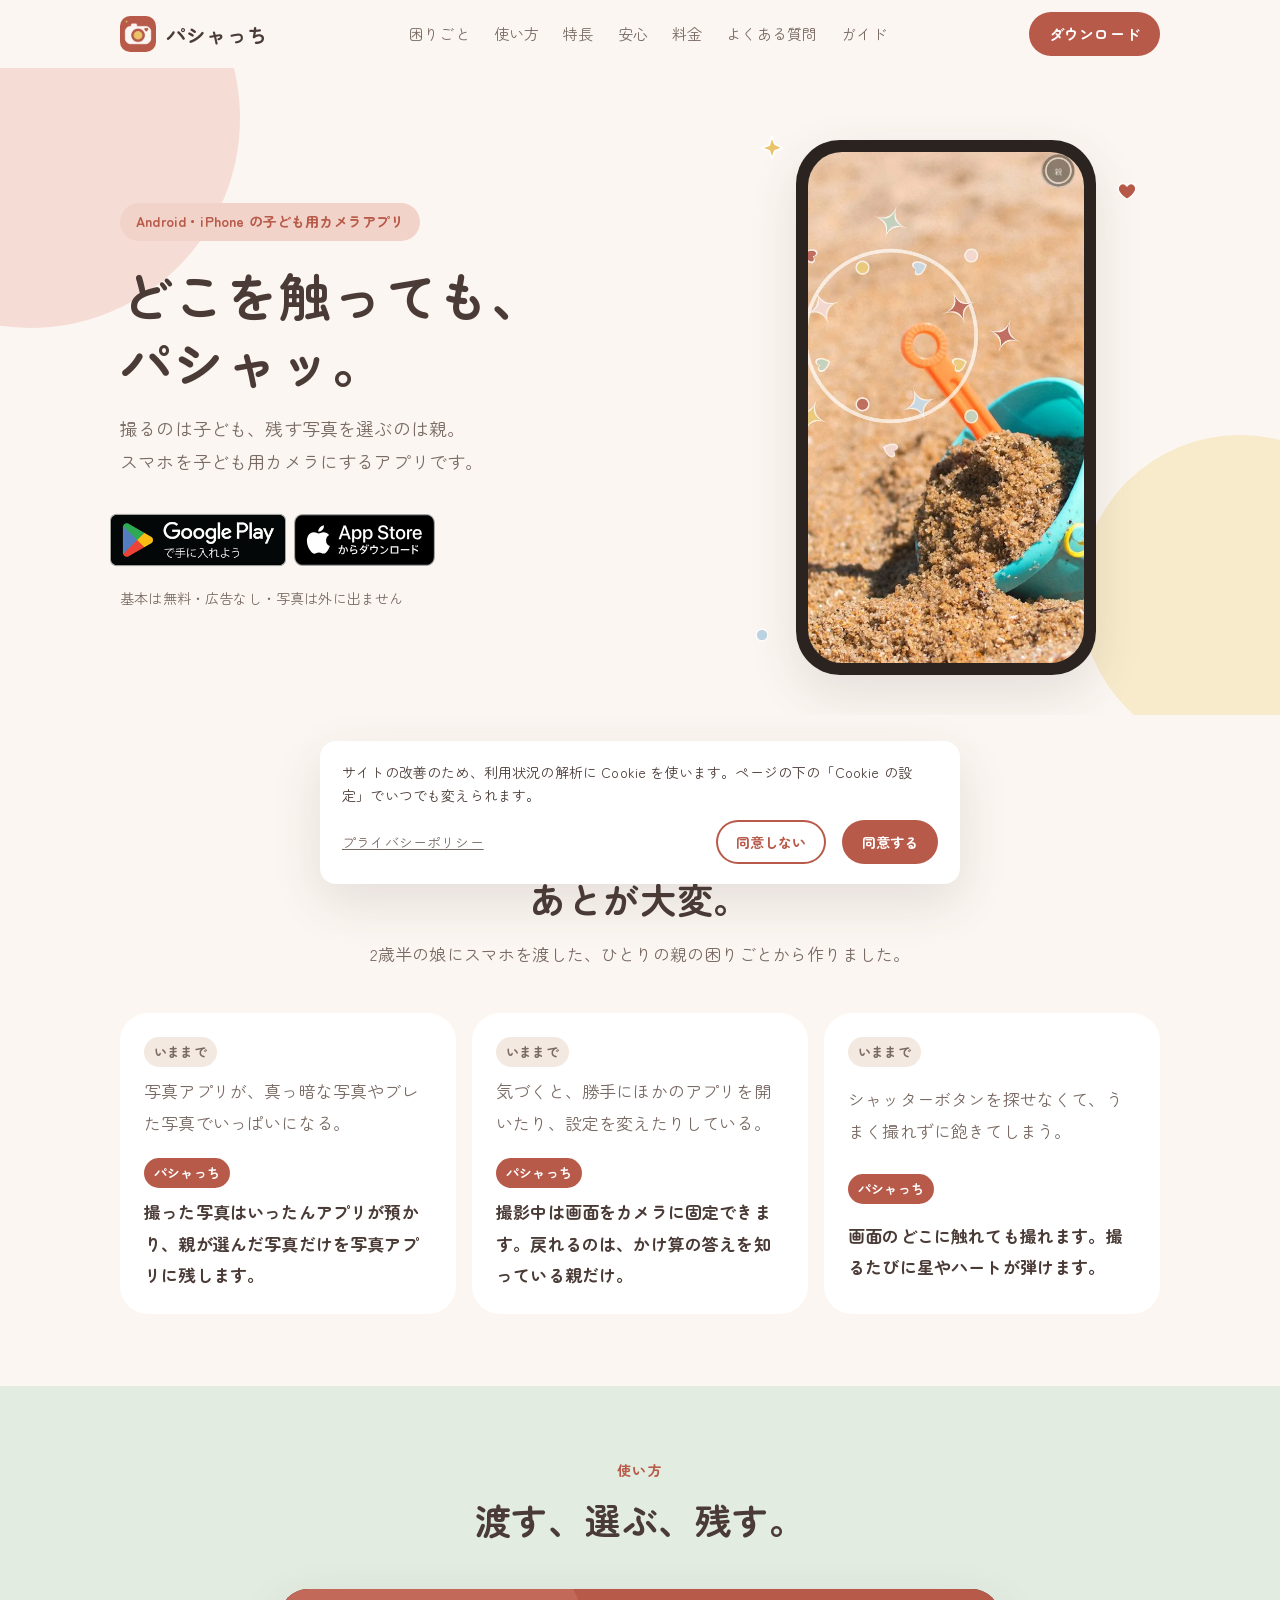
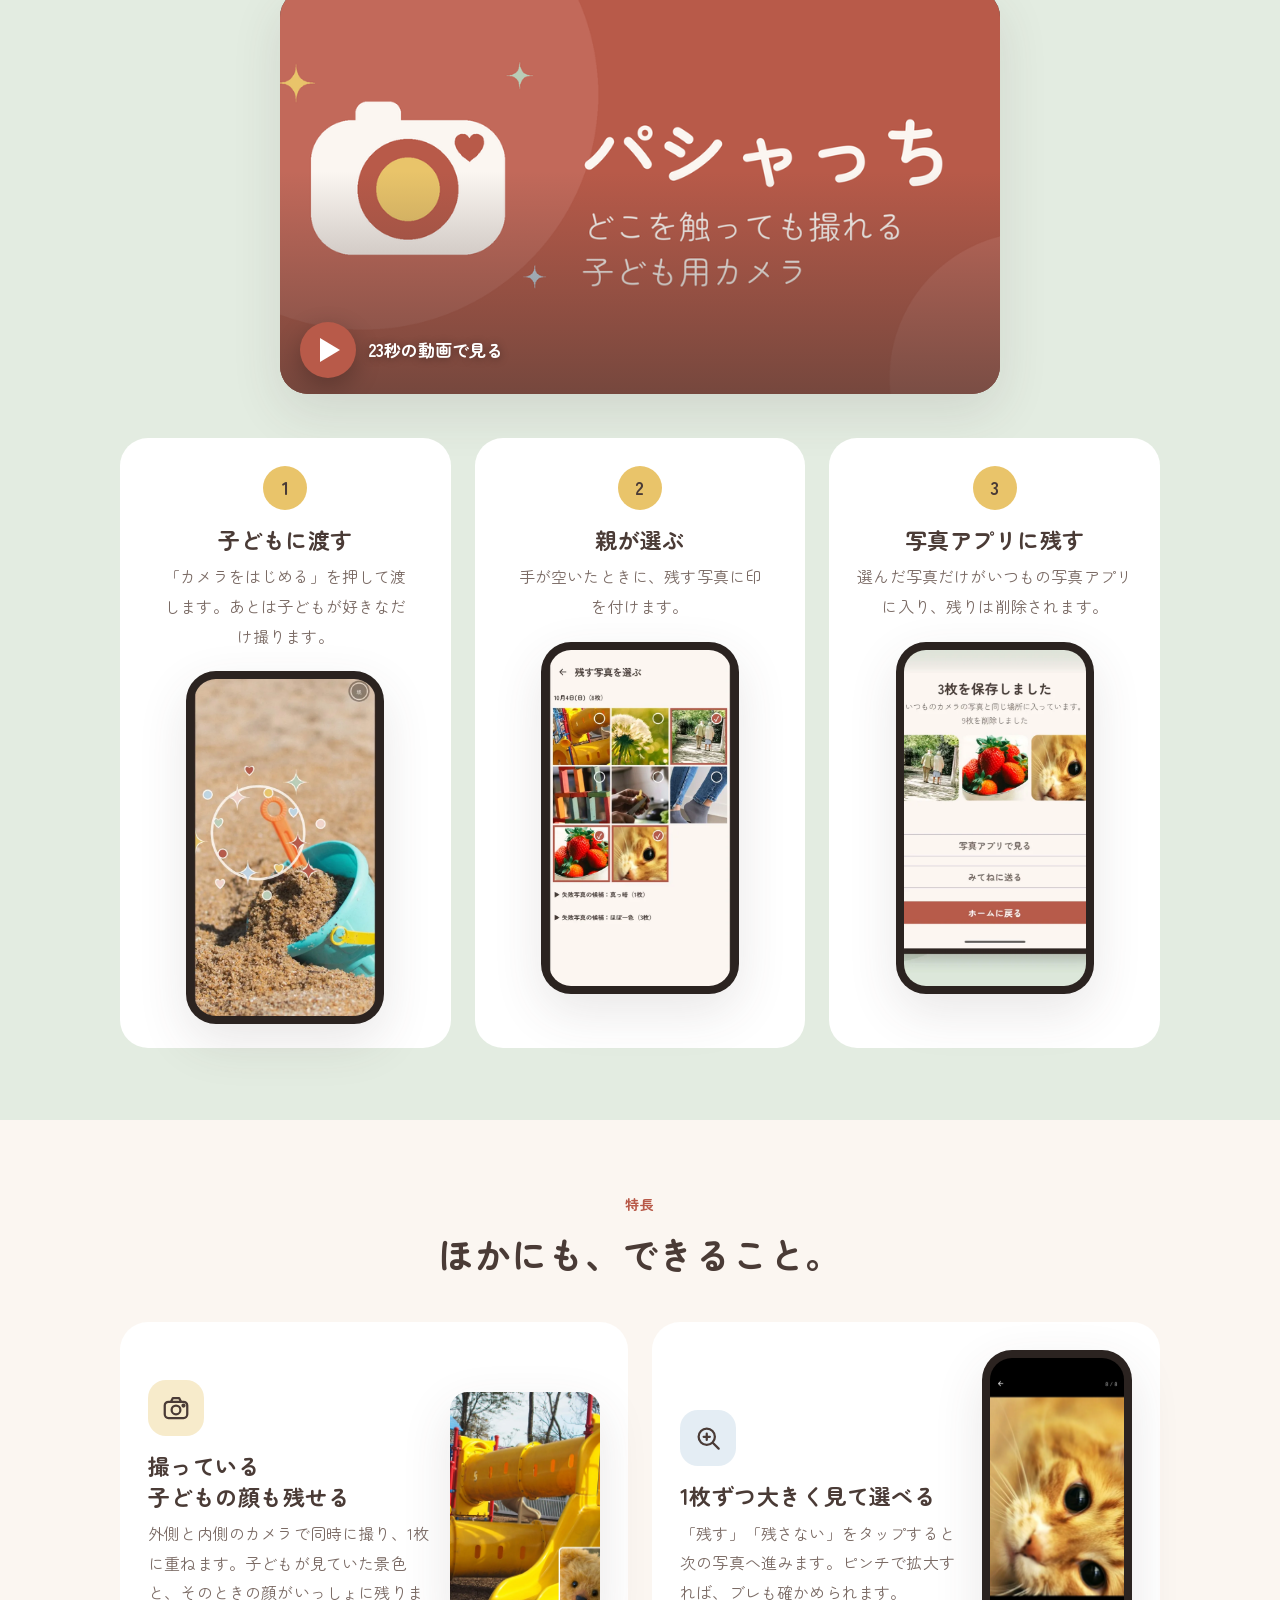
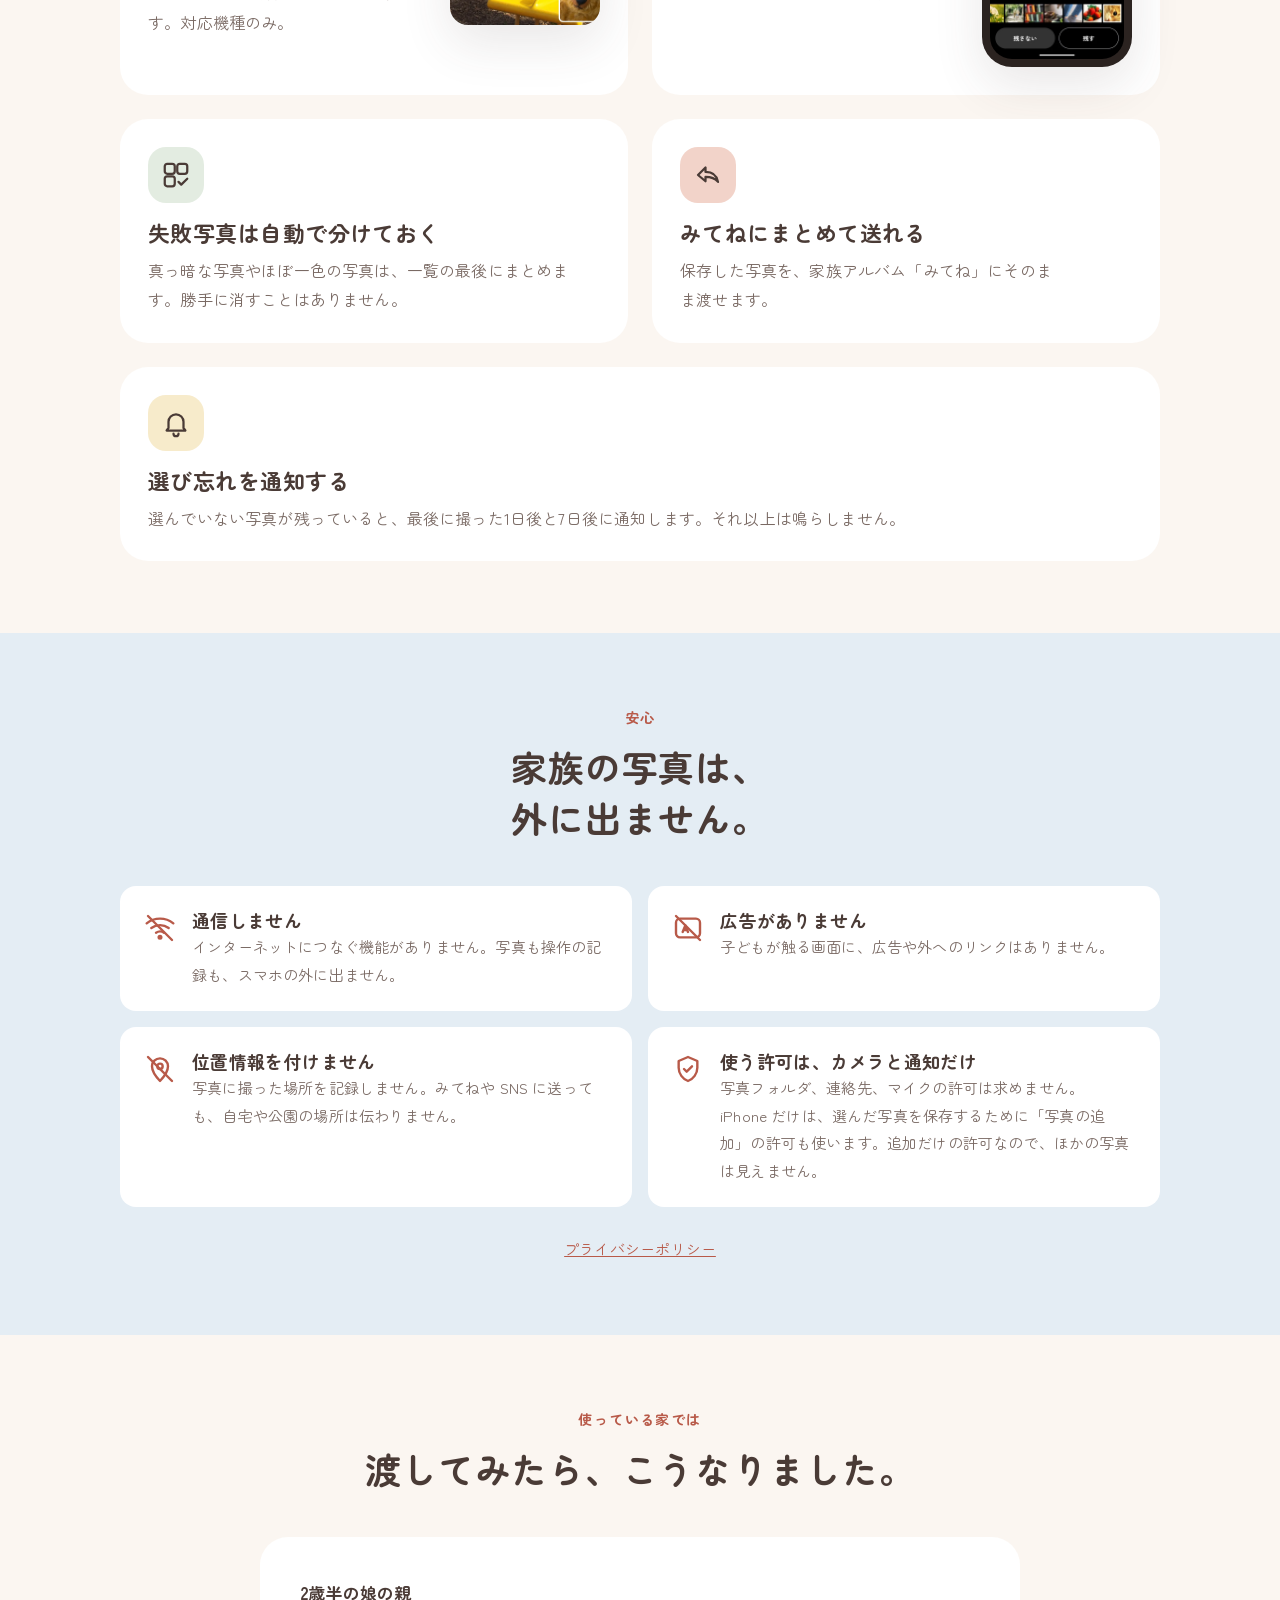
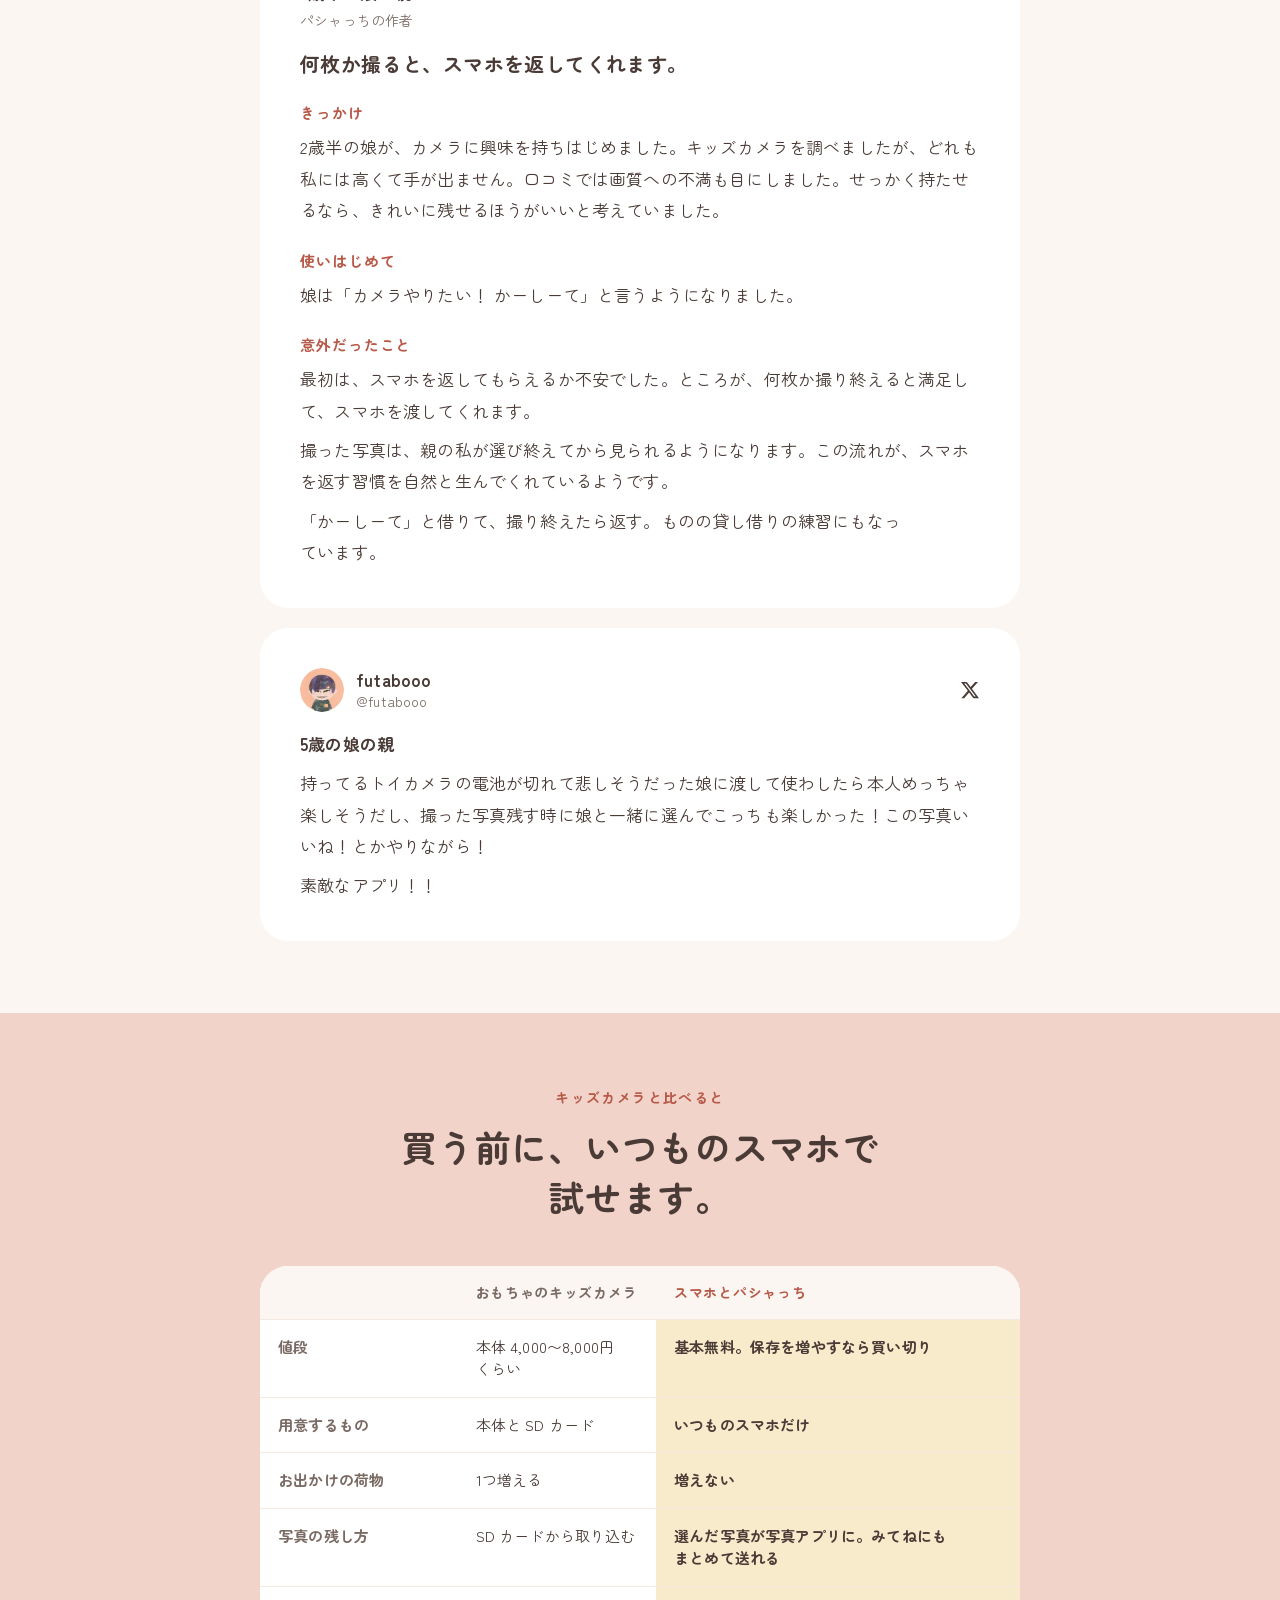
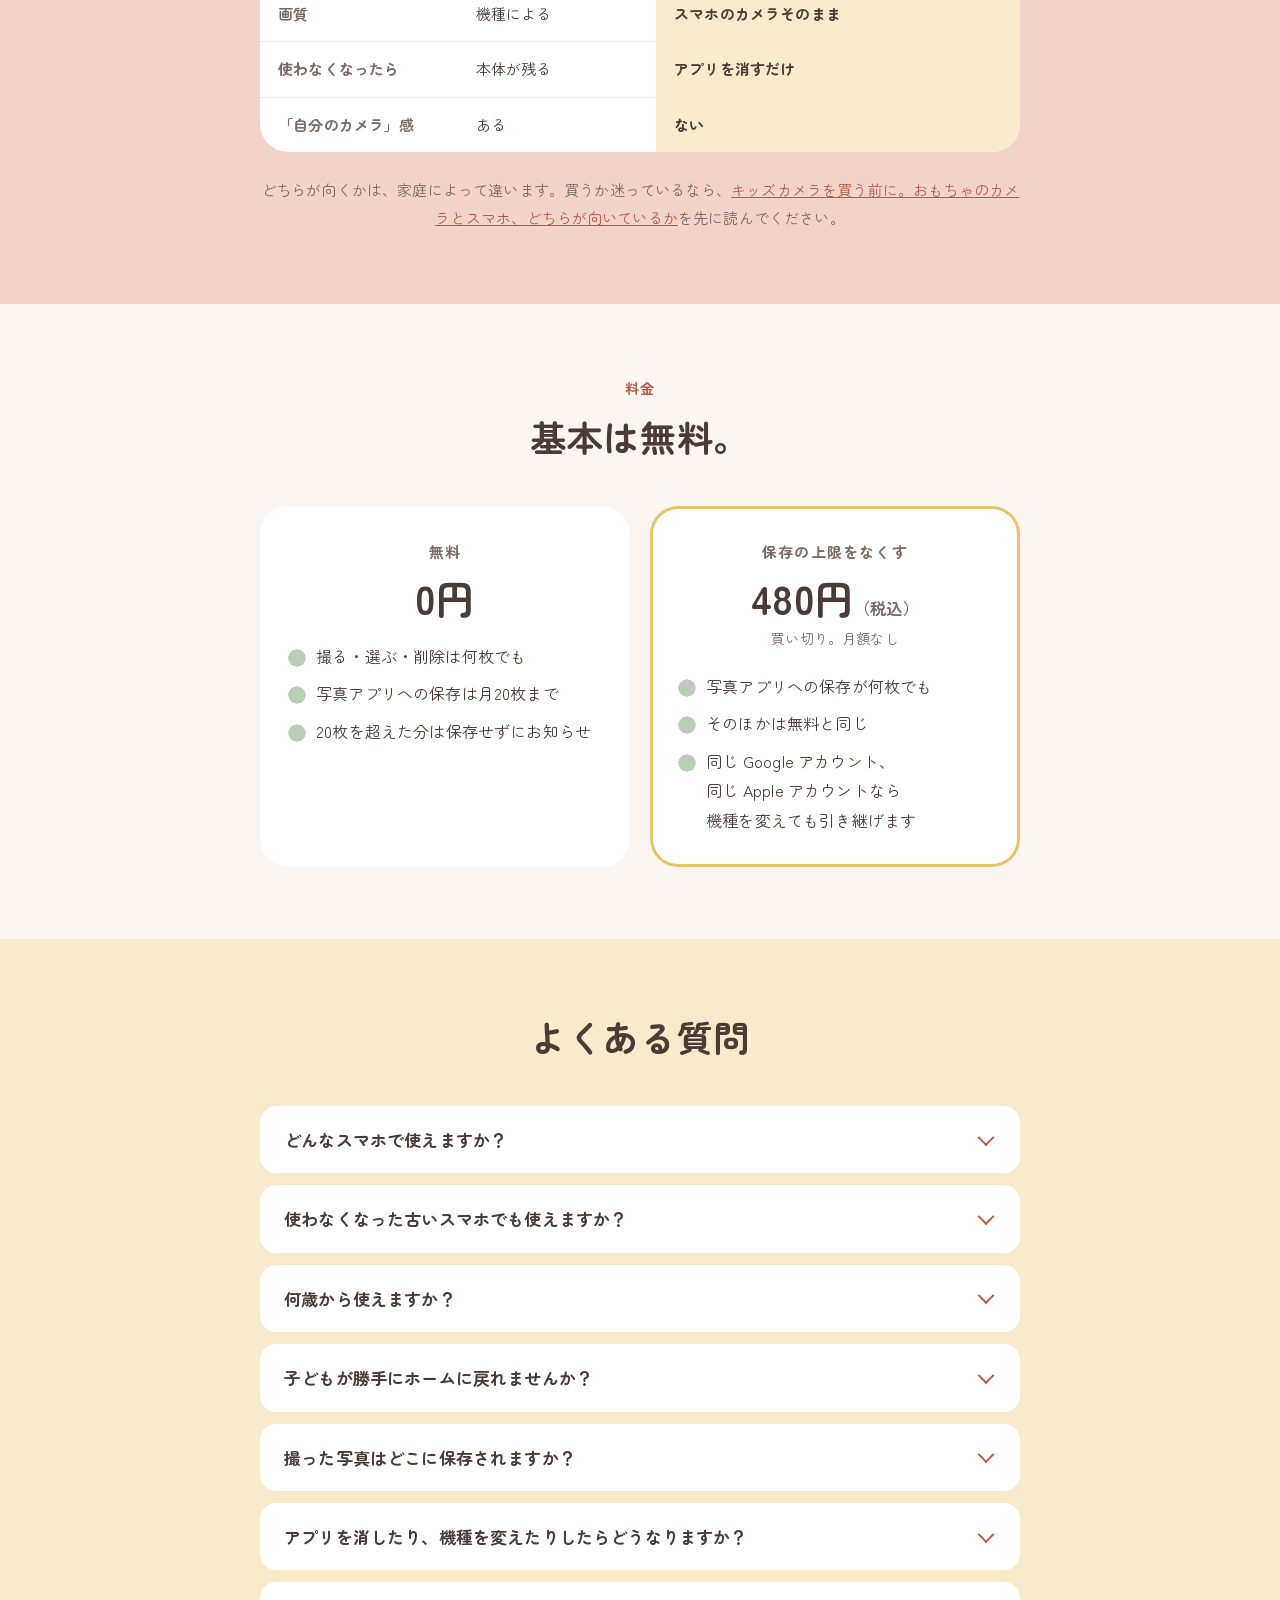
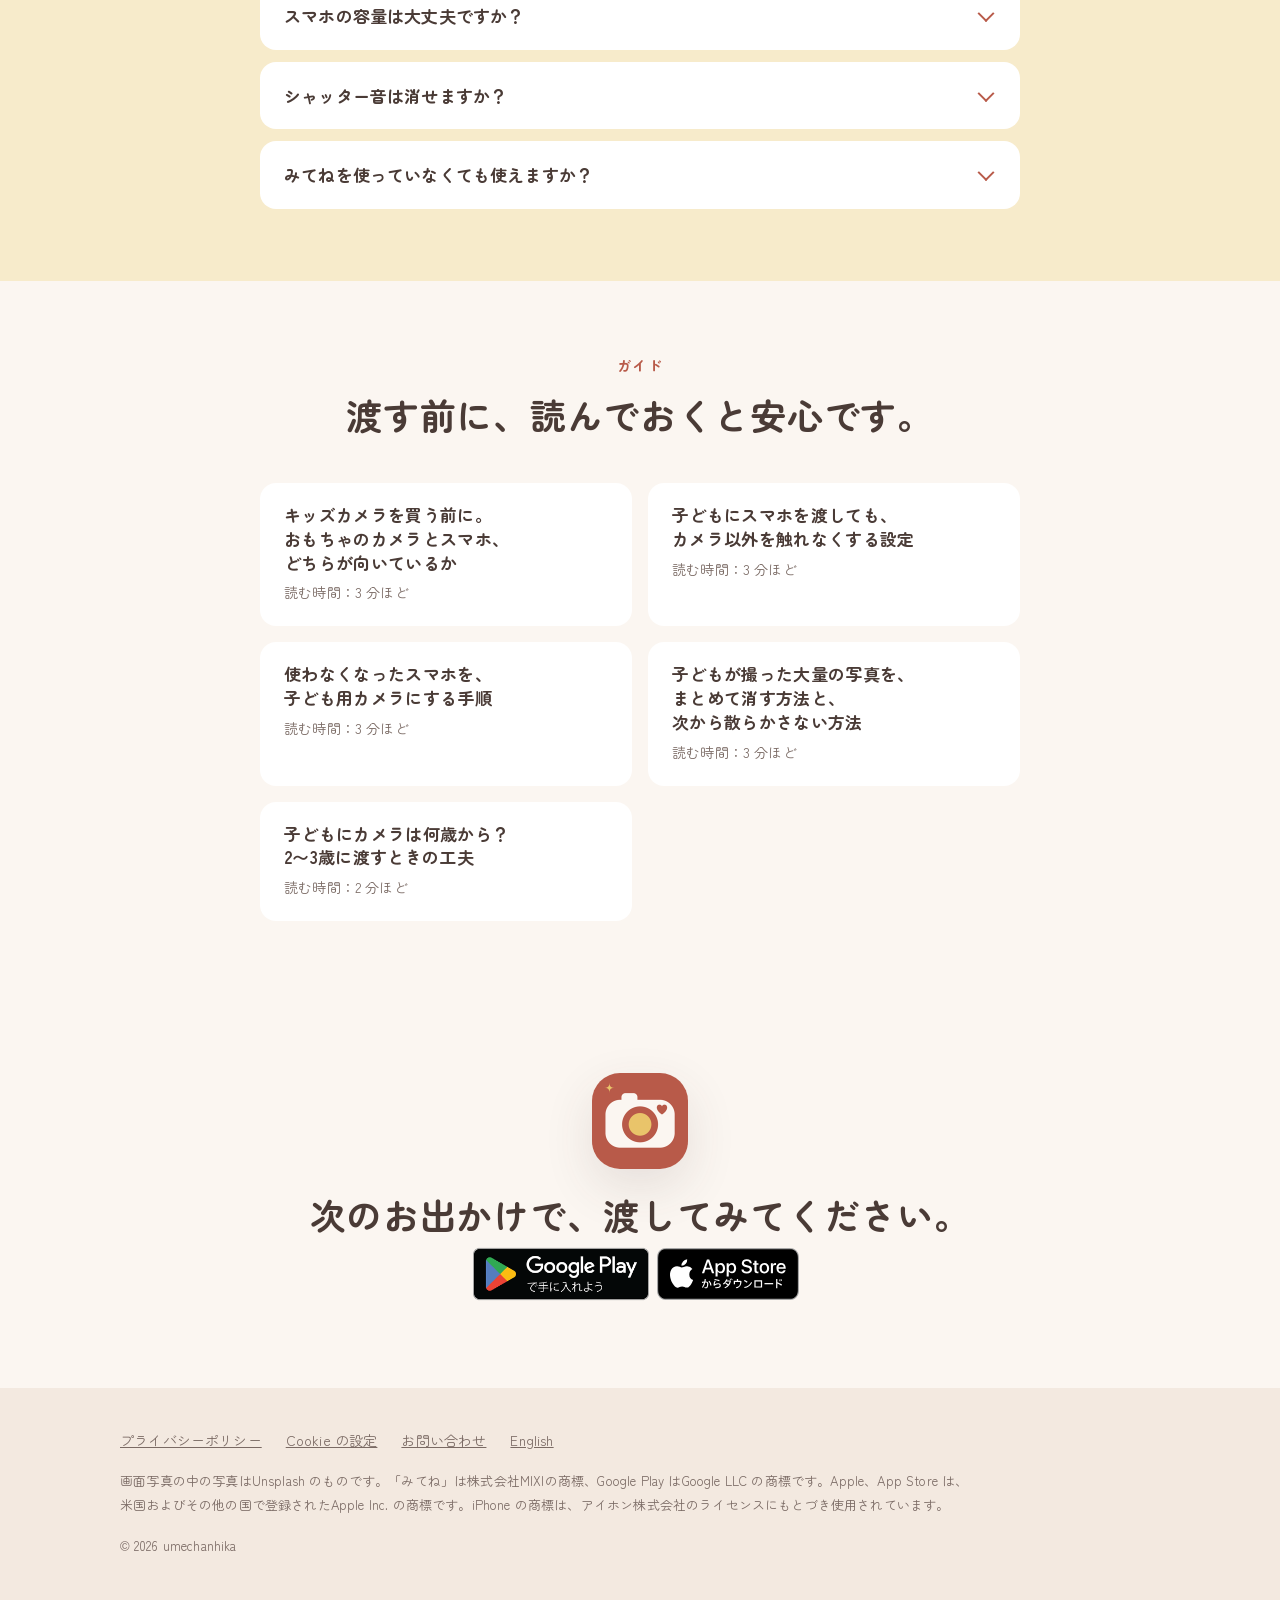
==== commit 4c3c284d: "site: pashacchi 9d10fc9312f9 の site/ を写す" ====
--- a/ja/index.html
+++ b/ja/index.html
@@ -151,9 +151,9 @@
     "name": "パシャっち 紹介動画",
     "description": "子どもが画面のどこを触っても撮れて、親があとから残す写真を選ぶ。子ども用カメラアプリ「パシャっち」の 23 秒の紹介動画。画面は Android 版。",
     "thumbnailUrl": "https://pashacchi.com/assets/ogp-ja.png",
-    "uploadDate": "2026-10-04T00:00:00+09:00",
+    "uploadDate": "2026-11-17T00:00:00+09:00",
     "duration": "PT23S",
-    "embedUrl": "https://www.youtube-nocookie.com/embed/4LOJJdtbZL0",
+    "embedUrl": "https://www.youtube-nocookie.com/embed/rd1-MfyTUpA",
     "inLanguage": "ja"
   }
 ]
@@ -291,7 +291,7 @@
           <span class="section__label">使い方</span>
           <h2>渡す、選ぶ、残す。</h2>
         </div>
-        <figure class="video" data-youtube="4LOJJdtbZL0" data-title="パシャっちの紹介動画（23 秒）">
+        <figure class="video" data-youtube="rd1-MfyTUpA" data-title="パシャっちの紹介動画（23 秒）">
           <img src="../assets/ogp-ja.png" alt="" width="1024" height="500" loading="lazy">
           <button type="button" aria-label="紹介動画を再生する（23 秒）">
             <span class="video__cta"><span class="video__icon" aria-hidden="true"></span><span>23&#8288;秒の動画で見る</span></span>
@@ -335,7 +335,7 @@
               <h3>撮っている<wbr>子どもの顔も<wbr>残せる</h3>
               <p>外側と内側のカメラで同時に撮り、1&#8288;枚に重ねます。子どもが見ていた景色と、そのときの顔がいっしょに残ります。<span class="nobr">対応機種のみ。</span></p>
             </div>
-            <img src="../assets/ja/screen-02.webp" alt="黄色い滑り台の写真の右下に、撮っている子どもの顔が小さく重なっている" width="704" height="1092" loading="lazy">
+            <img src="../assets/ja/screen-02.webp" alt="黄色い滑り台の写真の右下に、画面側のカメラで撮ったぬいぐるみの顔が小さく重なっている" width="704" height="1092" loading="lazy">
           </li>
           <li class="feature feature--sky">
             <div>
--- a/fonts.css
+++ b/fonts.css
@@ -14,7 +14,7 @@
   font-weight: 400;
   font-display: swap;
   src: url("assets/fonts/zen-maru-gothic-400-ja.woff2") format("woff2");
-  unicode-range: U+2192, U+3000, U+300C-300D, U+301C, U+3042, U+3044, U+3046, U+3048, U+304A-304B, U+304D-3055, U+3058, U+305A-305B, U+305D-305F, U+3061, U+3063-3065, U+3068-3069, U+306B, U+306D, U+3070-3073, U+3076, U+3079, U+307B-307C, U+307E-3080, U+3082-3084, U+3087-3088, U+308A, U+308C-308D, U+308F, U+3092, U+30A1-30A4, U+30A7, U+30A9-30AE, U+30B0-30B1, U+30B3-30B5, U+30B7, U+30B9-30BB, U+30BD, U+30BF-30C1, U+30C3, U+30C6-30CB, U+30CD, U+30CF-30D5, U+30D7-30D9, U+30DB-30E3, U+30E5-30E7, U+30EB-30ED, U+30FB, U+4E08-4E0B, U+4E0D, U+4E21, U+4E26, U+4E2D, U+4E38, U+4E86, U+4E88, U+4E8B, U+4EBA, U+4ECB, U+4ED5-4ED6, U+4ED8, U+4EE3, U+4F1A, U+4F1D, U+4F3C, U+4F4D-4F4E, U+4F53, U+4F55, U+4F59, U+4F5C, U+4F7F, U+4F8B, U+4FDD, U+4FE1, U+500B, U+501F, U+5024, U+5074, U+50CD, U+50CF, U+512A, U+5143, U+5145, U+5148, U+5165, U+5168, U+516C, U+5171, U+5177, U+5185-5186, U+518D, U+5192, U+5199, U+51E6, U+51FA, U+5206, U+5217, U+5224-5225, U+5229, U+5236, U+524A, U+524D, U+529B, U+52A0, U+52B9, U+52D5, U+52DD, U+5316, U+534A, U+5370, U+53CE, U+53D6-53D7, U+53E3-53E4, U+53EF-53F0, U+53F3, U+5404, U+5408, U+540C-540D, U+5411, U+542B, U+544A, U+5473, U+547C, U+5546, U+5584, U+559C, U+56DE, U+56F0, U+56FA, U+56FD, U+570F, U+5712, U+5730, U+57CB, U+57DF, U+57FA, U+5831, U+5834, U+5897, U+58CA, U+58F0, U+58F2, U+5909, U+5916, U+5927, U+592B, U+592E, U+5931, U+5947, U+596A, U+597D, U+59CB, U+5A18, U+5B50, U+5B57-5B58, U+5B64, U+5B85, U+5B88-5B89, U+5B9A, U+5B9F, U+5BB6, U+5BB9, U+5BC4, U+5BFE, U+5C02, U+5C0F, U+5C11, U+5C3E, U+5C40, U+5C4A, U+5C64, U+5DE5-5DE6, U+5DEE, U+5E2F, U+5E45, U+5E74, U+5E83, U+5E8A, U+5EA7, U+5EAD, U+5F0F, U+5F15, U+5F31, U+5F37, U+5F3E, U+5F53, U+5F62, U+5F71, U+5F93, U+5F97, U+5FC3, U+5FC5, U+5FD8, U+5FDC, U+6027, U+60A9, U+60B2, U+60C5, U+610F, U+611F, U+6163, U+623B, U+6240, U+624B, U+6253, U+6255, U+6271, U+6295, U+6298, U+629C, U+629E, U+62BC, U+62E1, U+6301, U+6307, U+632F, U+63A2, U+63A5, U+63C3, U+63CF-63D0, U+63DB, U+64AE, U+64CD, U+652F, U+6539, U+6557, U+6563, U+6570, U+6574-6575, U+6587, U+6599, U+65B0, U+65B9, U+65CF, U+65E2, U+65E9, U+660E, U+661F, U+6642, U+666E-666F, U+6697, U+66F4, U+66F8, U+6700, U+6708-6709, U+671F, U+672B, U+675F, U+6765, U+6790, U+679A, U+67A0, U+67D4, U+682A, U+6848, U+68DA, U+691C, U+697D, U+69CB, U+6A19, U+6A29-6A2A, U+6A5F, U+6B21, U+6B32, U+6B62-6B63, U+6B73, U+6B8B, U+6BB5, U+6BCE, U+6BD4, U+6C0F, U+6C17, U+6C34, U+6C42, U+6C60, U+6C7A, U+6CC1, U+6CD5, U+6D41, U+6D6E, U+6D88, U+6DF1, U+6DFB, U+6E08, U+6E1B, U+6E21, U+6E2C, U+6E80, U+6E9C, U+6ED1, U+6F14, U+6FE1, U+70B9, U+7121, U+7136, U+7247-7248, U+7269, U+7279, U+72B6, U+72ED, U+732B, U+7372, U+73FE, U+7406, U+751F, U+7528, U+7531, U+753B, U+7559, U+7573, U+767A-767B, U+767D, U+7684, U+76EE, U+76F4, U+7701, U+771F, U+7740, U+77E5, U+77ED, U+7802, U+78BA, U+793A, U+793E, U+79C1, U+79D2, U+79FB, U+7A0E, U+7A2E, U+7A3F, U+7A7A, U+7ACB, U+7AEF, U+7B49, U+7B54, U+7B56, U+7B97, U+7BA1, U+7BB1, U+7BC0, U+7C73, U+7D04, U+7D0B, U+7D1A, U+7D20, U+7D22, U+7D39, U+7D42, U+7D44, U+7D50, U+7D61, U+7D99-7D9A, U+7DD2, U+7DE0, U+7DF4, U+7E01, U+7E70, U+7F6E, U+7FA9, U+7FD2, U+8003, U+8005, U+80CC, U+80FD, U+81EA, U+8208, U+822C, U+8272, U+829D, U+82F1, U+8377, U+843D, U+884C, U+8868, U+88C5, U+8981, U+8986, U+898B, U+898F, U+89A7, U+89AA, U+89E3, U+89E6, U+8A08, U+8A2D, U+8A31, U+8A66, U+8A70-8A71, U+8A8D, U+8AAD, U+8AB0, U+8AB2, U+8ABF, U+8AC7, U+8B58, U+8B77, U+8C61, U+8CB7-8CB8, U+8CEA, U+8CFC, U+8D77, U+8D85, U+8DB3, U+8EAB, U+8F03, U+8F09, U+8F2A, U+8FBA, U+8FBC, U+8FD1, U+8FD4, U+8FF7, U+8FFD, U+9001, U+9006, U+9014, U+901A, U+9023, U+9032, U+9045, U+9053, U+9055, U+9077, U+907F, U+90E8, U+914D, U+91CF, U+91D1, U+9332, U+9577, U+9589, U+958B, U+9593, U+95A2, U+95B2, U+9632, U+9650, U+9664, U+968E, U+9694, U+969B, U+96A0, U+96A3, U+96C6, U+96E2, U+96FB, U+9762, U+97F3, U+9805-9806, U+9810, U+982D, U+984D, U+9854, U+985E, U+98FD, U+9996, U+9A13, U+9AD8, U+9CF4, U+9EC4, U+9F62, U+FF01, U+FF08-FF09, U+FF1A, U+FF1F, U+FF5C;
+  unicode-range: U+2192, U+3000, U+300C-300D, U+301C, U+3042, U+3044, U+3046, U+3048, U+304A-304B, U+304D-3055, U+3058, U+305A-305B, U+305D-305F, U+3061, U+3063-3065, U+3068-3069, U+306B-306D, U+3070-3073, U+3076, U+3079, U+307B-307C, U+307E-3080, U+3082-3084, U+3087-3088, U+308A, U+308C-308D, U+308F, U+3092, U+30A1-30A4, U+30A7, U+30A9-30AE, U+30B0-30B1, U+30B3-30B5, U+30B7, U+30B9-30BB, U+30BD, U+30BF-30C1, U+30C3, U+30C6-30CB, U+30CD, U+30CF-30D5, U+30D7-30D9, U+30DB-30E3, U+30E5-30E7, U+30EB-30ED, U+30FB, U+4E08-4E0B, U+4E0D, U+4E21, U+4E26, U+4E2D, U+4E38, U+4E86, U+4E88, U+4E8B, U+4EBA, U+4ECB, U+4ED5-4ED6, U+4ED8, U+4EE3, U+4F1A, U+4F1D, U+4F3C, U+4F4D-4F4E, U+4F53, U+4F55, U+4F59, U+4F5C, U+4F7F, U+4F8B, U+4FDD, U+4FE1, U+500B, U+501F, U+5024, U+5074, U+50CD, U+50CF, U+512A, U+5143, U+5145, U+5148, U+5165, U+5168, U+516C, U+5171, U+5177, U+5185-5186, U+518D, U+5192, U+5199, U+51E6, U+51FA, U+5206, U+5217, U+5224-5225, U+5229, U+5236, U+524A, U+524D, U+529B, U+52A0, U+52B9, U+52D5, U+52DD, U+5316, U+534A, U+5370, U+53CE, U+53D6-53D7, U+53E3-53E4, U+53EF-53F0, U+53F3, U+5404, U+5408, U+540C-540D, U+5411, U+542B, U+544A, U+5473, U+547C, U+5546, U+5584, U+559C, U+56DE, U+56F0, U+56FA, U+56FD, U+570F, U+5712, U+5730, U+57CB, U+57DF, U+57FA, U+5831, U+5834, U+5897, U+58CA, U+58F0, U+58F2, U+5909, U+5916, U+5927, U+592B, U+592E, U+5931, U+5947, U+596A, U+597D, U+59CB, U+5A18, U+5B50, U+5B57-5B58, U+5B64, U+5B85, U+5B88-5B89, U+5B9A, U+5B9F, U+5BB6, U+5BB9, U+5BC4, U+5BFE, U+5C02, U+5C0F, U+5C11, U+5C3E, U+5C40, U+5C4A, U+5C64, U+5DE5-5DE6, U+5DEE, U+5E2F, U+5E45, U+5E74, U+5E83, U+5E8A, U+5EA7, U+5EAD, U+5F0F, U+5F15, U+5F31, U+5F37, U+5F3E, U+5F53, U+5F62, U+5F71, U+5F93, U+5F97, U+5FC3, U+5FC5, U+5FD8, U+5FDC, U+6027, U+60A9, U+60B2, U+60C5, U+610F, U+611F, U+6163, U+623B, U+6240, U+624B, U+6253, U+6255, U+6271, U+6295, U+6298, U+629C, U+629E, U+62BC, U+62E1, U+6301, U+6307, U+632F, U+63A2, U+63A5, U+63C3, U+63CF-63D0, U+63DB, U+64AE, U+64CD, U+652F, U+6539, U+6557, U+6563, U+6570, U+6574-6575, U+6587, U+6599, U+65B0, U+65B9, U+65CF, U+65E2, U+65E9, U+660E, U+661F, U+6642, U+666E-666F, U+6697, U+66F4, U+66F8, U+6700, U+6708-6709, U+671F, U+672B, U+675F, U+6765, U+6790, U+679A, U+67A0, U+67D4, U+682A, U+6848, U+68DA, U+691C, U+697D, U+69CB, U+6A19, U+6A29-6A2A, U+6A5F, U+6B21, U+6B32, U+6B62-6B63, U+6B73, U+6B8B, U+6BB5, U+6BCE, U+6BD4, U+6C0F, U+6C17, U+6C34, U+6C42, U+6C60, U+6C7A, U+6CC1, U+6CD5, U+6D41, U+6D6E, U+6D88, U+6DF1, U+6DFB, U+6E08, U+6E1B, U+6E21, U+6E2C, U+6E80, U+6E9C, U+6ED1, U+6F14, U+6FE1, U+70B9, U+7121, U+7136, U+7247-7248, U+7269, U+7279, U+72B6, U+72ED, U+732B, U+7372, U+73FE, U+7406, U+751F, U+7528, U+7531, U+753B, U+7559, U+7573, U+767A-767B, U+767D, U+7684, U+76EE, U+76F4, U+7701, U+771F, U+7740, U+77E5, U+77ED, U+7802, U+78BA, U+793A, U+793E, U+79C1, U+79D2, U+79FB, U+7A0E, U+7A2E, U+7A3F, U+7A7A, U+7ACB, U+7AEF, U+7B49, U+7B54, U+7B56, U+7B97, U+7BA1, U+7BB1, U+7BC0, U+7C73, U+7D04, U+7D0B, U+7D1A, U+7D20, U+7D22, U+7D39, U+7D42, U+7D44, U+7D50, U+7D61, U+7D99-7D9A, U+7DD2, U+7DE0, U+7DF4, U+7E01, U+7E70, U+7F6E, U+7FA9, U+7FD2, U+8003, U+8005, U+80CC, U+80FD, U+81EA, U+8208, U+822C, U+8272, U+829D, U+82F1, U+8377, U+843D, U+884C, U+8868, U+88C5, U+8981, U+8986, U+898B, U+898F, U+89A7, U+89AA, U+89E3, U+89E6, U+8A08, U+8A2D, U+8A31, U+8A66, U+8A70-8A71, U+8A8D, U+8AAD, U+8AB0, U+8AB2, U+8ABF, U+8AC7, U+8B58, U+8B77, U+8C61, U+8CB7-8CB8, U+8CEA, U+8CFC, U+8D77, U+8D85, U+8DB3, U+8EAB, U+8F03, U+8F09, U+8F2A, U+8FBA, U+8FBC, U+8FD1, U+8FD4, U+8FF7, U+8FFD, U+9001, U+9006, U+9014, U+901A, U+9023, U+9032, U+9045, U+9053, U+9055, U+9077, U+907F, U+90E8, U+914D, U+91CF, U+91D1, U+9332, U+9577, U+9589, U+958B, U+9593, U+95A2, U+95B2, U+9632, U+9650, U+9664, U+968E, U+9694, U+969B, U+96A0, U+96A3, U+96C6, U+96E2, U+96FB, U+9762, U+97F3, U+9805-9806, U+9810, U+982D, U+984D, U+9854, U+985E, U+98FD, U+9996, U+9A13, U+9AD8, U+9CF4, U+9EC4, U+9F62, U+FF01, U+FF08-FF09, U+FF1A, U+FF1F, U+FF5C;
 }
 @font-face {
   font-family: "Zen Maru Gothic";
@@ -30,5 +30,5 @@
   font-weight: 700;
   font-display: swap;
   src: url("assets/fonts/zen-maru-gothic-700-ja.woff2") format("woff2");
-  unicode-range: U+2192, U+3000, U+300C-300D, U+301C, U+3042, U+3044, U+3046, U+3048, U+304A-304B, U+304D-3055, U+3058, U+305A-305B, U+305D-305F, U+3061, U+3063-3065, U+3068-3069, U+306B, U+306D, U+3070-3073, U+3076, U+3079, U+307B-307C, U+307E-3080, U+3082-3084, U+3087-3088, U+308A, U+308C-308D, U+308F, U+3092, U+30A1-30A4, U+30A7, U+30A9-30AE, U+30B0-30B1, U+30B3-30B5, U+30B7, U+30B9-30BB, U+30BD, U+30BF-30C1, U+30C3, U+30C6-30CB, U+30CD, U+30CF-30D5, U+30D7-30D9, U+30DB-30E3, U+30E5-30E7, U+30EB-30ED, U+30FB, U+4E08-4E0B, U+4E0D, U+4E21, U+4E26, U+4E2D, U+4E38, U+4E86, U+4E88, U+4E8B, U+4EBA, U+4ECB, U+4ED5-4ED6, U+4ED8, U+4EE3, U+4F1A, U+4F1D, U+4F3C, U+4F4D-4F4E, U+4F53, U+4F55, U+4F59, U+4F5C, U+4F7F, U+4F8B, U+4FDD, U+4FE1, U+500B, U+501F, U+5024, U+5074, U+50CD, U+50CF, U+512A, U+5143, U+5145, U+5148, U+5165, U+5168, U+516C, U+5171, U+5177, U+5185-5186, U+518D, U+5192, U+5199, U+51E6, U+51FA, U+5206, U+5217, U+5224-5225, U+5229, U+5236, U+524A, U+524D, U+529B, U+52A0, U+52B9, U+52D5, U+52DD, U+5316, U+534A, U+5370, U+53CE, U+53D6-53D7, U+53E3-53E4, U+53EF-53F0, U+53F3, U+5404, U+5408, U+540C-540D, U+5411, U+542B, U+544A, U+5473, U+547C, U+5546, U+5584, U+559C, U+56DE, U+56F0, U+56FA, U+56FD, U+570F, U+5712, U+5730, U+57CB, U+57DF, U+57FA, U+5831, U+5834, U+5897, U+58CA, U+58F0, U+58F2, U+5909, U+5916, U+5927, U+592B, U+592E, U+5931, U+5947, U+596A, U+597D, U+59CB, U+5A18, U+5B50, U+5B57-5B58, U+5B64, U+5B85, U+5B88-5B89, U+5B9A, U+5B9F, U+5BB6, U+5BB9, U+5BC4, U+5BFE, U+5C02, U+5C0F, U+5C11, U+5C3E, U+5C40, U+5C4A, U+5C64, U+5DE5-5DE6, U+5DEE, U+5E2F, U+5E45, U+5E74, U+5E83, U+5E8A, U+5EA7, U+5EAD, U+5F0F, U+5F15, U+5F31, U+5F37, U+5F3E, U+5F53, U+5F62, U+5F71, U+5F93, U+5F97, U+5FC3, U+5FC5, U+5FD8, U+5FDC, U+6027, U+60A9, U+60B2, U+60C5, U+610F, U+611F, U+6163, U+623B, U+6240, U+624B, U+6253, U+6255, U+6271, U+6295, U+6298, U+629C, U+629E, U+62BC, U+62E1, U+6301, U+6307, U+632F, U+63A2, U+63A5, U+63C3, U+63CF-63D0, U+63DB, U+64AE, U+64CD, U+652F, U+6539, U+6557, U+6563, U+6570, U+6574-6575, U+6587, U+6599, U+65B0, U+65B9, U+65CF, U+65E2, U+65E9, U+660E, U+661F, U+6642, U+666E-666F, U+6697, U+66F4, U+66F8, U+6700, U+6708-6709, U+671F, U+672B, U+675F, U+6765, U+6790, U+679A, U+67A0, U+67D4, U+682A, U+6848, U+68DA, U+691C, U+697D, U+69CB, U+6A19, U+6A29-6A2A, U+6A5F, U+6B21, U+6B32, U+6B62-6B63, U+6B73, U+6B8B, U+6BB5, U+6BCE, U+6BD4, U+6C0F, U+6C17, U+6C34, U+6C42, U+6C60, U+6C7A, U+6CC1, U+6CD5, U+6D41, U+6D6E, U+6D88, U+6DF1, U+6DFB, U+6E08, U+6E1B, U+6E21, U+6E2C, U+6E80, U+6E9C, U+6ED1, U+6F14, U+6FE1, U+70B9, U+7121, U+7136, U+7247-7248, U+7269, U+7279, U+72B6, U+72ED, U+732B, U+7372, U+73FE, U+7406, U+751F, U+7528, U+7531, U+753B, U+7559, U+7573, U+767A-767B, U+767D, U+7684, U+76EE, U+76F4, U+7701, U+771F, U+7740, U+77E5, U+77ED, U+7802, U+78BA, U+793A, U+793E, U+79C1, U+79D2, U+79FB, U+7A0E, U+7A2E, U+7A3F, U+7A7A, U+7ACB, U+7AEF, U+7B49, U+7B54, U+7B56, U+7B97, U+7BA1, U+7BB1, U+7BC0, U+7C73, U+7D04, U+7D0B, U+7D1A, U+7D20, U+7D22, U+7D39, U+7D42, U+7D44, U+7D50, U+7D61, U+7D99-7D9A, U+7DD2, U+7DE0, U+7DF4, U+7E01, U+7E70, U+7F6E, U+7FA9, U+7FD2, U+8003, U+8005, U+80CC, U+80FD, U+81EA, U+8208, U+822C, U+8272, U+829D, U+82F1, U+8377, U+843D, U+884C, U+8868, U+88C5, U+8981, U+8986, U+898B, U+898F, U+89A7, U+89AA, U+89E3, U+89E6, U+8A08, U+8A2D, U+8A31, U+8A66, U+8A70-8A71, U+8A8D, U+8AAD, U+8AB0, U+8AB2, U+8ABF, U+8AC7, U+8B58, U+8B77, U+8C61, U+8CB7-8CB8, U+8CEA, U+8CFC, U+8D77, U+8D85, U+8DB3, U+8EAB, U+8F03, U+8F09, U+8F2A, U+8FBA, U+8FBC, U+8FD1, U+8FD4, U+8FF7, U+8FFD, U+9001, U+9006, U+9014, U+901A, U+9023, U+9032, U+9045, U+9053, U+9055, U+9077, U+907F, U+90E8, U+914D, U+91CF, U+91D1, U+9332, U+9577, U+9589, U+958B, U+9593, U+95A2, U+95B2, U+9632, U+9650, U+9664, U+968E, U+9694, U+969B, U+96A0, U+96A3, U+96C6, U+96E2, U+96FB, U+9762, U+97F3, U+9805-9806, U+9810, U+982D, U+984D, U+9854, U+985E, U+98FD, U+9996, U+9A13, U+9AD8, U+9CF4, U+9EC4, U+9F62, U+FF01, U+FF08-FF09, U+FF1A, U+FF1F, U+FF5C;
+  unicode-range: U+2192, U+3000, U+300C-300D, U+301C, U+3042, U+3044, U+3046, U+3048, U+304A-304B, U+304D-3055, U+3058, U+305A-305B, U+305D-305F, U+3061, U+3063-3065, U+3068-3069, U+306B-306D, U+3070-3073, U+3076, U+3079, U+307B-307C, U+307E-3080, U+3082-3084, U+3087-3088, U+308A, U+308C-308D, U+308F, U+3092, U+30A1-30A4, U+30A7, U+30A9-30AE, U+30B0-30B1, U+30B3-30B5, U+30B7, U+30B9-30BB, U+30BD, U+30BF-30C1, U+30C3, U+30C6-30CB, U+30CD, U+30CF-30D5, U+30D7-30D9, U+30DB-30E3, U+30E5-30E7, U+30EB-30ED, U+30FB, U+4E08-4E0B, U+4E0D, U+4E21, U+4E26, U+4E2D, U+4E38, U+4E86, U+4E88, U+4E8B, U+4EBA, U+4ECB, U+4ED5-4ED6, U+4ED8, U+4EE3, U+4F1A, U+4F1D, U+4F3C, U+4F4D-4F4E, U+4F53, U+4F55, U+4F59, U+4F5C, U+4F7F, U+4F8B, U+4FDD, U+4FE1, U+500B, U+501F, U+5024, U+5074, U+50CD, U+50CF, U+512A, U+5143, U+5145, U+5148, U+5165, U+5168, U+516C, U+5171, U+5177, U+5185-5186, U+518D, U+5192, U+5199, U+51E6, U+51FA, U+5206, U+5217, U+5224-5225, U+5229, U+5236, U+524A, U+524D, U+529B, U+52A0, U+52B9, U+52D5, U+52DD, U+5316, U+534A, U+5370, U+53CE, U+53D6-53D7, U+53E3-53E4, U+53EF-53F0, U+53F3, U+5404, U+5408, U+540C-540D, U+5411, U+542B, U+544A, U+5473, U+547C, U+5546, U+5584, U+559C, U+56DE, U+56F0, U+56FA, U+56FD, U+570F, U+5712, U+5730, U+57CB, U+57DF, U+57FA, U+5831, U+5834, U+5897, U+58CA, U+58F0, U+58F2, U+5909, U+5916, U+5927, U+592B, U+592E, U+5931, U+5947, U+596A, U+597D, U+59CB, U+5A18, U+5B50, U+5B57-5B58, U+5B64, U+5B85, U+5B88-5B89, U+5B9A, U+5B9F, U+5BB6, U+5BB9, U+5BC4, U+5BFE, U+5C02, U+5C0F, U+5C11, U+5C3E, U+5C40, U+5C4A, U+5C64, U+5DE5-5DE6, U+5DEE, U+5E2F, U+5E45, U+5E74, U+5E83, U+5E8A, U+5EA7, U+5EAD, U+5F0F, U+5F15, U+5F31, U+5F37, U+5F3E, U+5F53, U+5F62, U+5F71, U+5F93, U+5F97, U+5FC3, U+5FC5, U+5FD8, U+5FDC, U+6027, U+60A9, U+60B2, U+60C5, U+610F, U+611F, U+6163, U+623B, U+6240, U+624B, U+6253, U+6255, U+6271, U+6295, U+6298, U+629C, U+629E, U+62BC, U+62E1, U+6301, U+6307, U+632F, U+63A2, U+63A5, U+63C3, U+63CF-63D0, U+63DB, U+64AE, U+64CD, U+652F, U+6539, U+6557, U+6563, U+6570, U+6574-6575, U+6587, U+6599, U+65B0, U+65B9, U+65CF, U+65E2, U+65E9, U+660E, U+661F, U+6642, U+666E-666F, U+6697, U+66F4, U+66F8, U+6700, U+6708-6709, U+671F, U+672B, U+675F, U+6765, U+6790, U+679A, U+67A0, U+67D4, U+682A, U+6848, U+68DA, U+691C, U+697D, U+69CB, U+6A19, U+6A29-6A2A, U+6A5F, U+6B21, U+6B32, U+6B62-6B63, U+6B73, U+6B8B, U+6BB5, U+6BCE, U+6BD4, U+6C0F, U+6C17, U+6C34, U+6C42, U+6C60, U+6C7A, U+6CC1, U+6CD5, U+6D41, U+6D6E, U+6D88, U+6DF1, U+6DFB, U+6E08, U+6E1B, U+6E21, U+6E2C, U+6E80, U+6E9C, U+6ED1, U+6F14, U+6FE1, U+70B9, U+7121, U+7136, U+7247-7248, U+7269, U+7279, U+72B6, U+72ED, U+732B, U+7372, U+73FE, U+7406, U+751F, U+7528, U+7531, U+753B, U+7559, U+7573, U+767A-767B, U+767D, U+7684, U+76EE, U+76F4, U+7701, U+771F, U+7740, U+77E5, U+77ED, U+7802, U+78BA, U+793A, U+793E, U+79C1, U+79D2, U+79FB, U+7A0E, U+7A2E, U+7A3F, U+7A7A, U+7ACB, U+7AEF, U+7B49, U+7B54, U+7B56, U+7B97, U+7BA1, U+7BB1, U+7BC0, U+7C73, U+7D04, U+7D0B, U+7D1A, U+7D20, U+7D22, U+7D39, U+7D42, U+7D44, U+7D50, U+7D61, U+7D99-7D9A, U+7DD2, U+7DE0, U+7DF4, U+7E01, U+7E70, U+7F6E, U+7FA9, U+7FD2, U+8003, U+8005, U+80CC, U+80FD, U+81EA, U+8208, U+822C, U+8272, U+829D, U+82F1, U+8377, U+843D, U+884C, U+8868, U+88C5, U+8981, U+8986, U+898B, U+898F, U+89A7, U+89AA, U+89E3, U+89E6, U+8A08, U+8A2D, U+8A31, U+8A66, U+8A70-8A71, U+8A8D, U+8AAD, U+8AB0, U+8AB2, U+8ABF, U+8AC7, U+8B58, U+8B77, U+8C61, U+8CB7-8CB8, U+8CEA, U+8CFC, U+8D77, U+8D85, U+8DB3, U+8EAB, U+8F03, U+8F09, U+8F2A, U+8FBA, U+8FBC, U+8FD1, U+8FD4, U+8FF7, U+8FFD, U+9001, U+9006, U+9014, U+901A, U+9023, U+9032, U+9045, U+9053, U+9055, U+9077, U+907F, U+90E8, U+914D, U+91CF, U+91D1, U+9332, U+9577, U+9589, U+958B, U+9593, U+95A2, U+95B2, U+9632, U+9650, U+9664, U+968E, U+9694, U+969B, U+96A0, U+96A3, U+96C6, U+96E2, U+96FB, U+9762, U+97F3, U+9805-9806, U+9810, U+982D, U+984D, U+9854, U+985E, U+98FD, U+9996, U+9A13, U+9AD8, U+9CF4, U+9EC4, U+9F62, U+FF01, U+FF08-FF09, U+FF1A, U+FF1F, U+FF5C;
 }
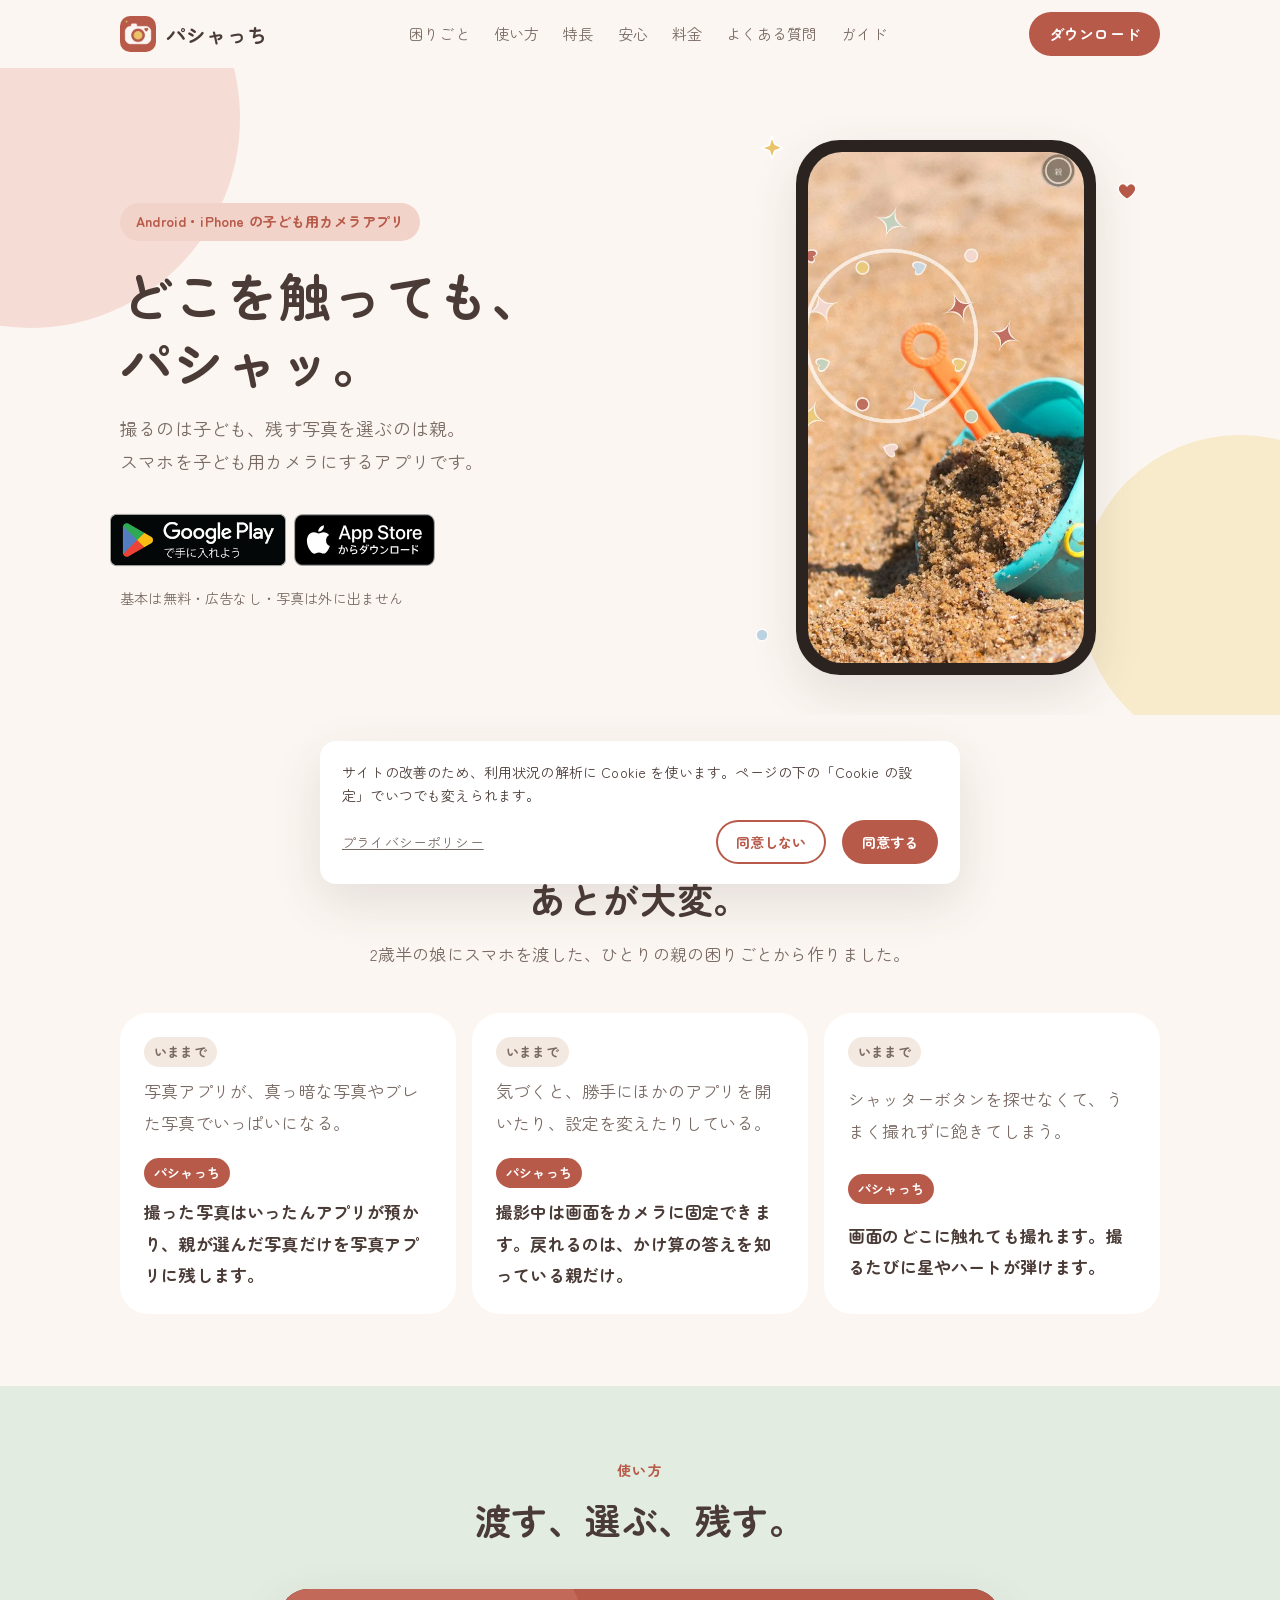
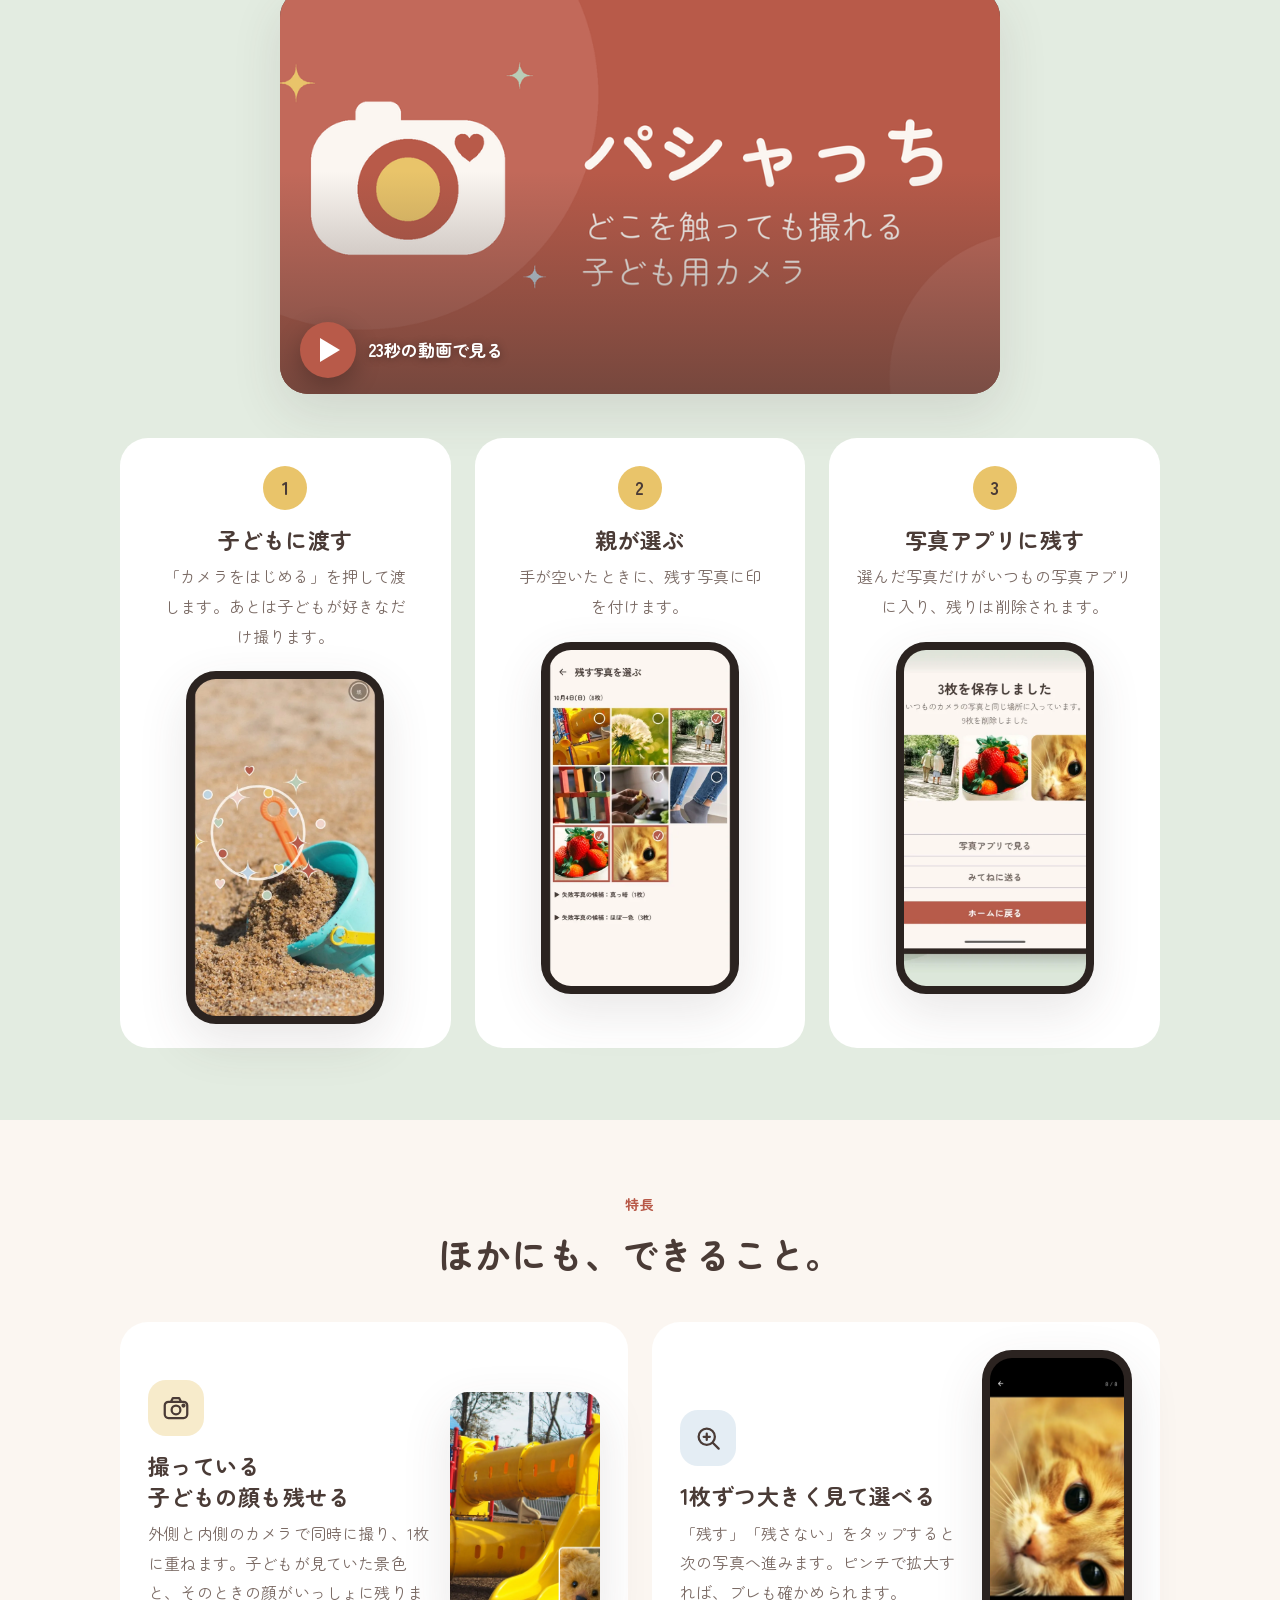
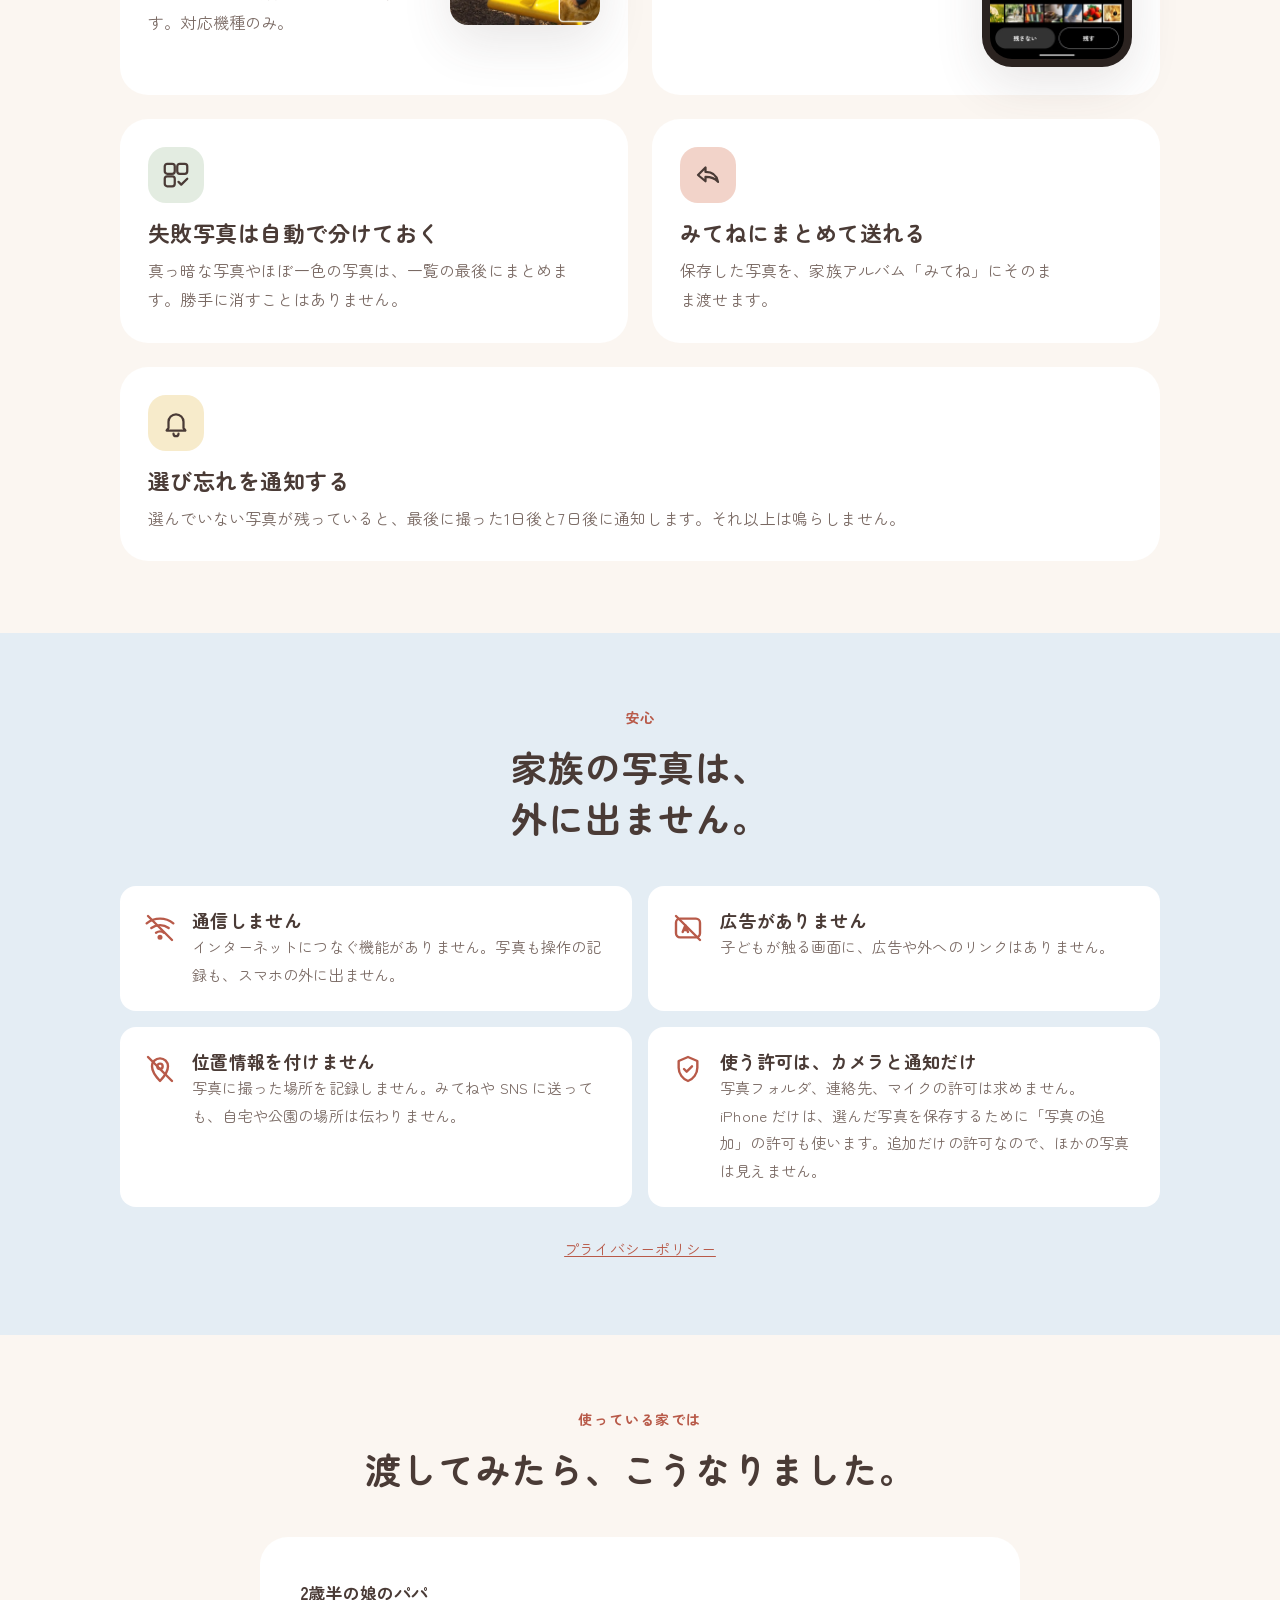
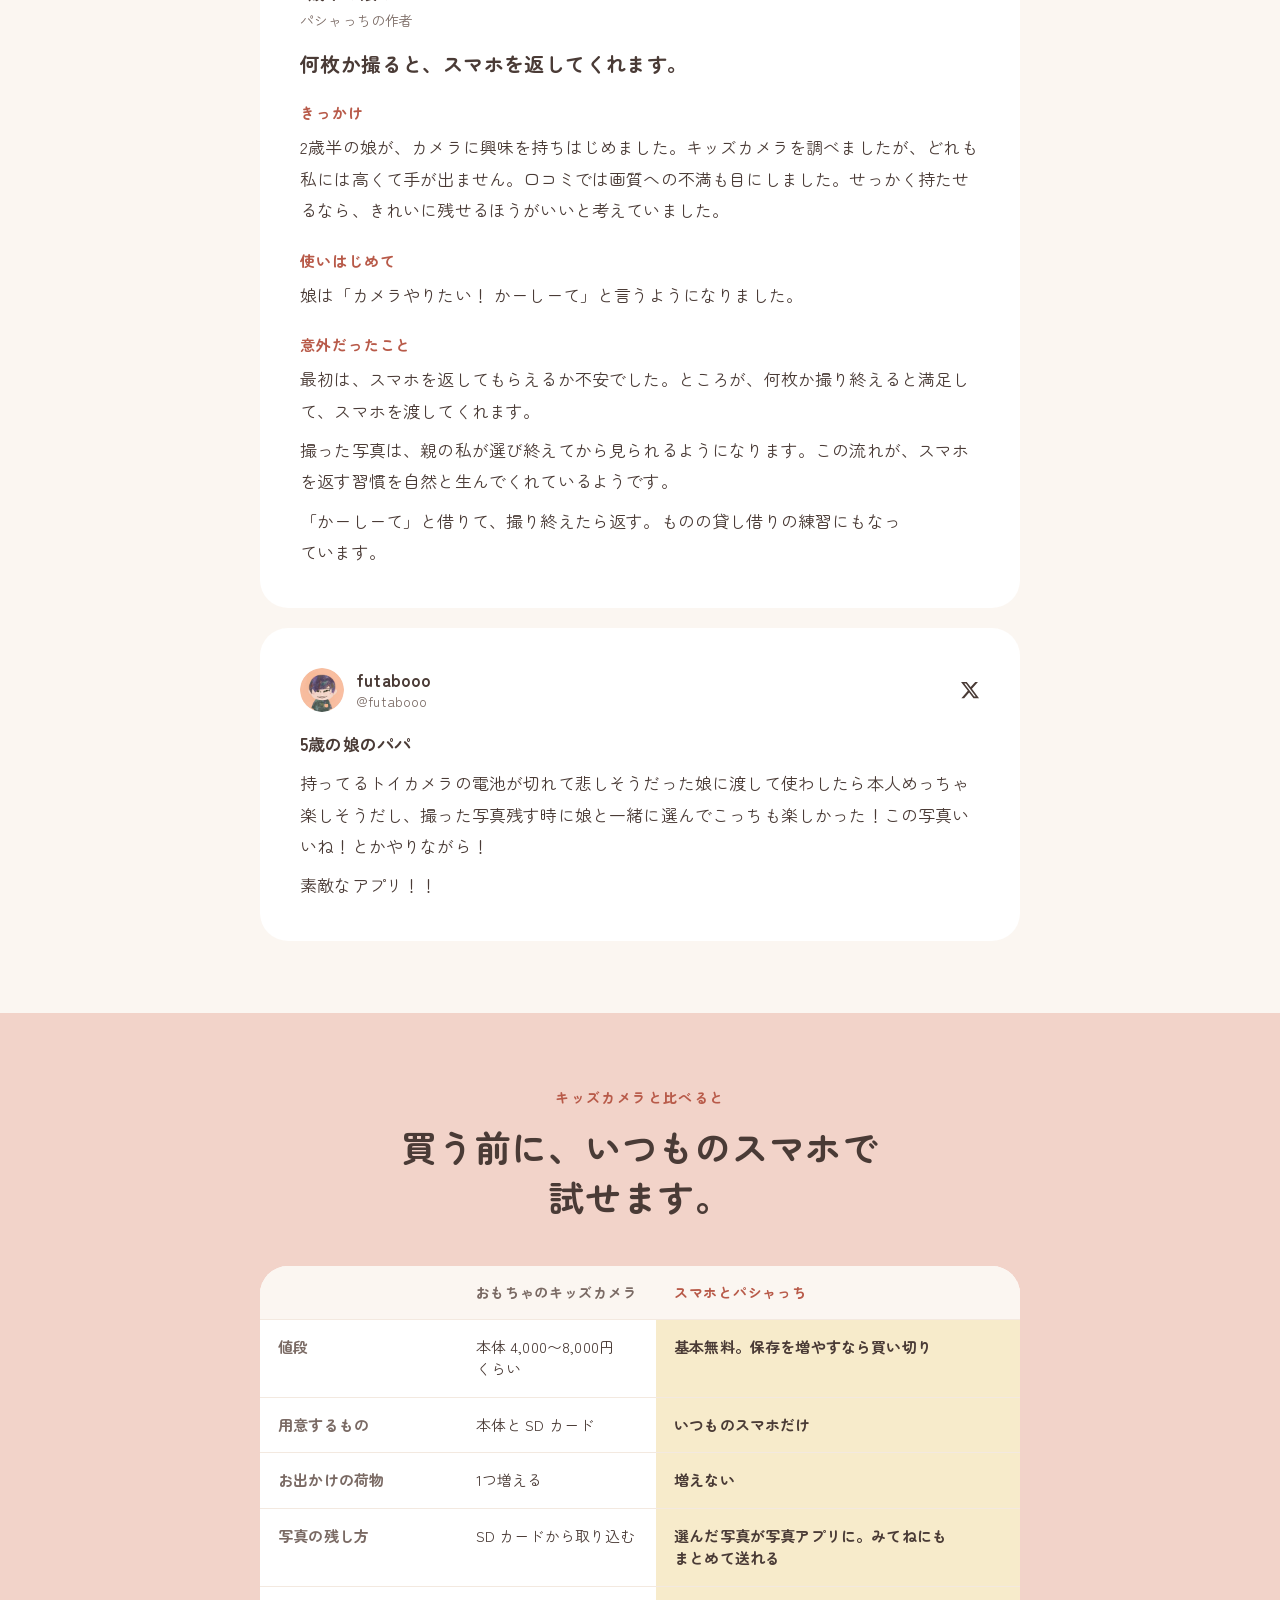
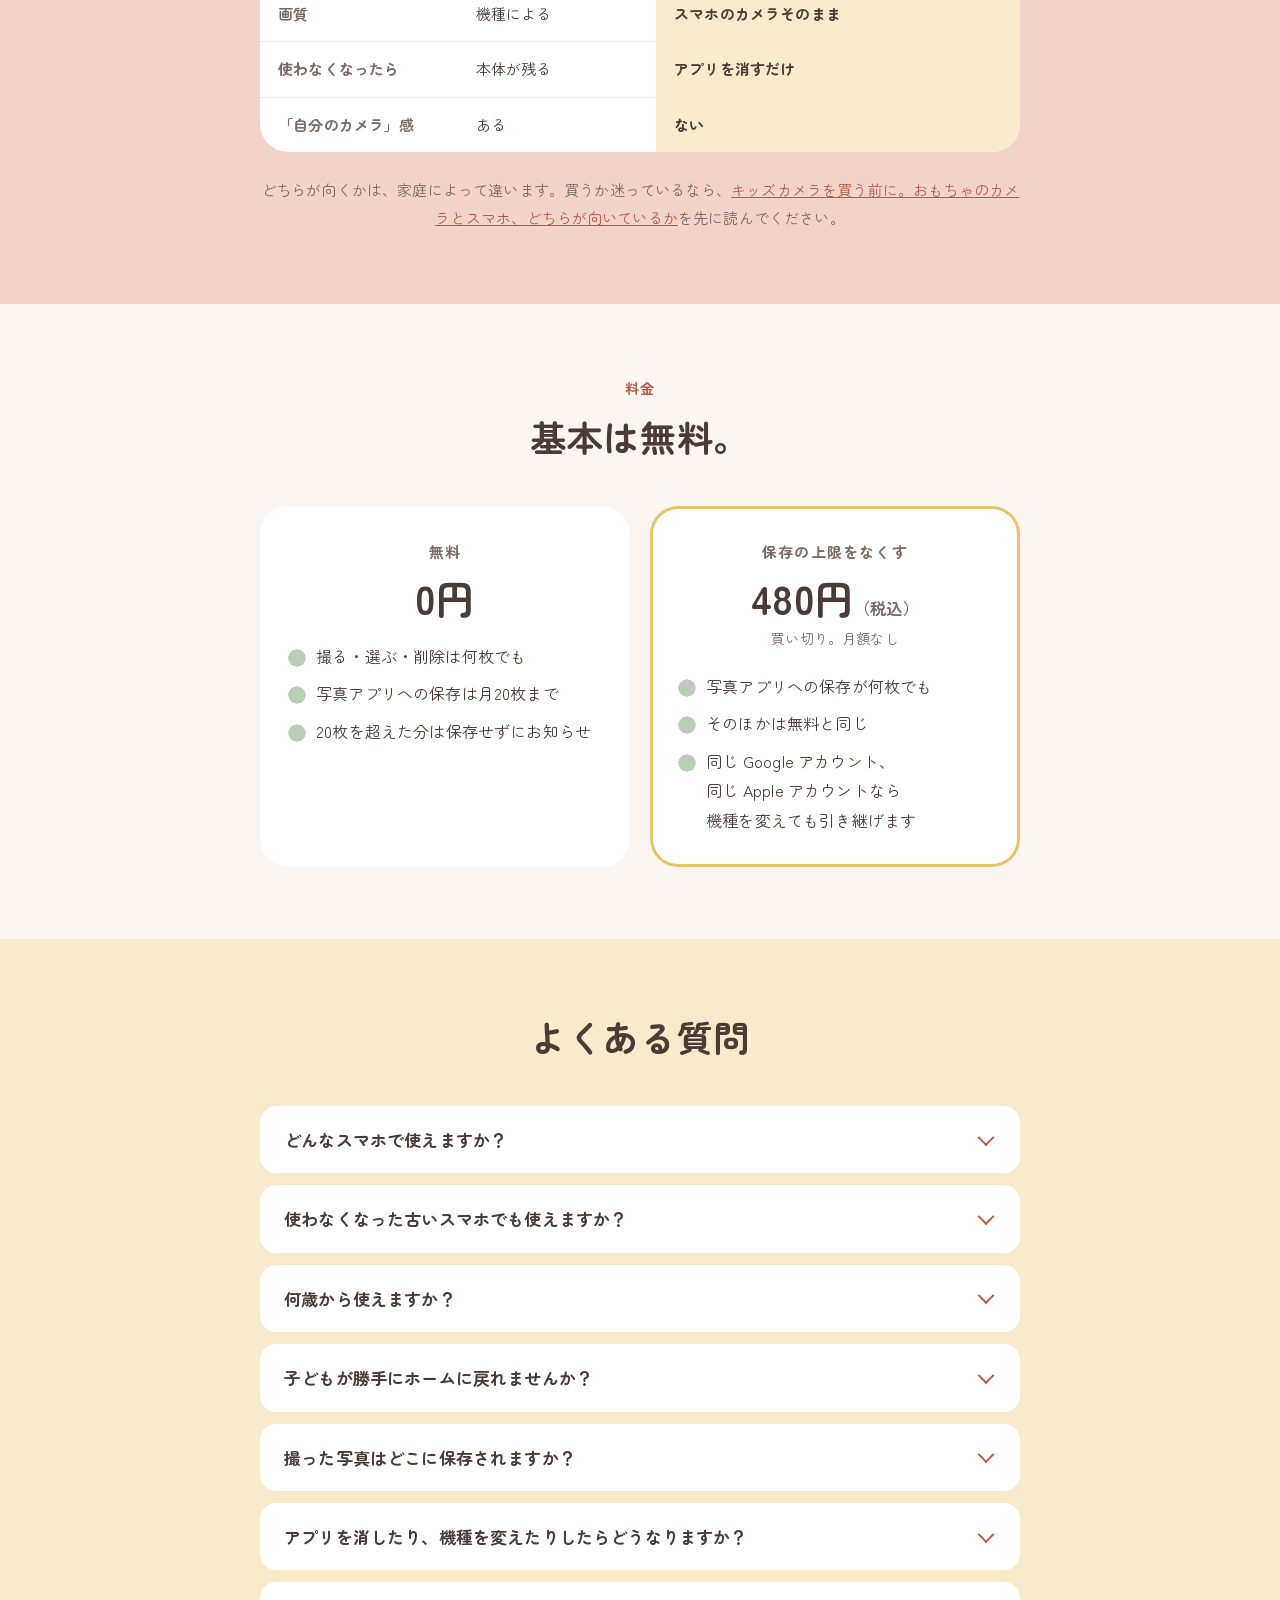
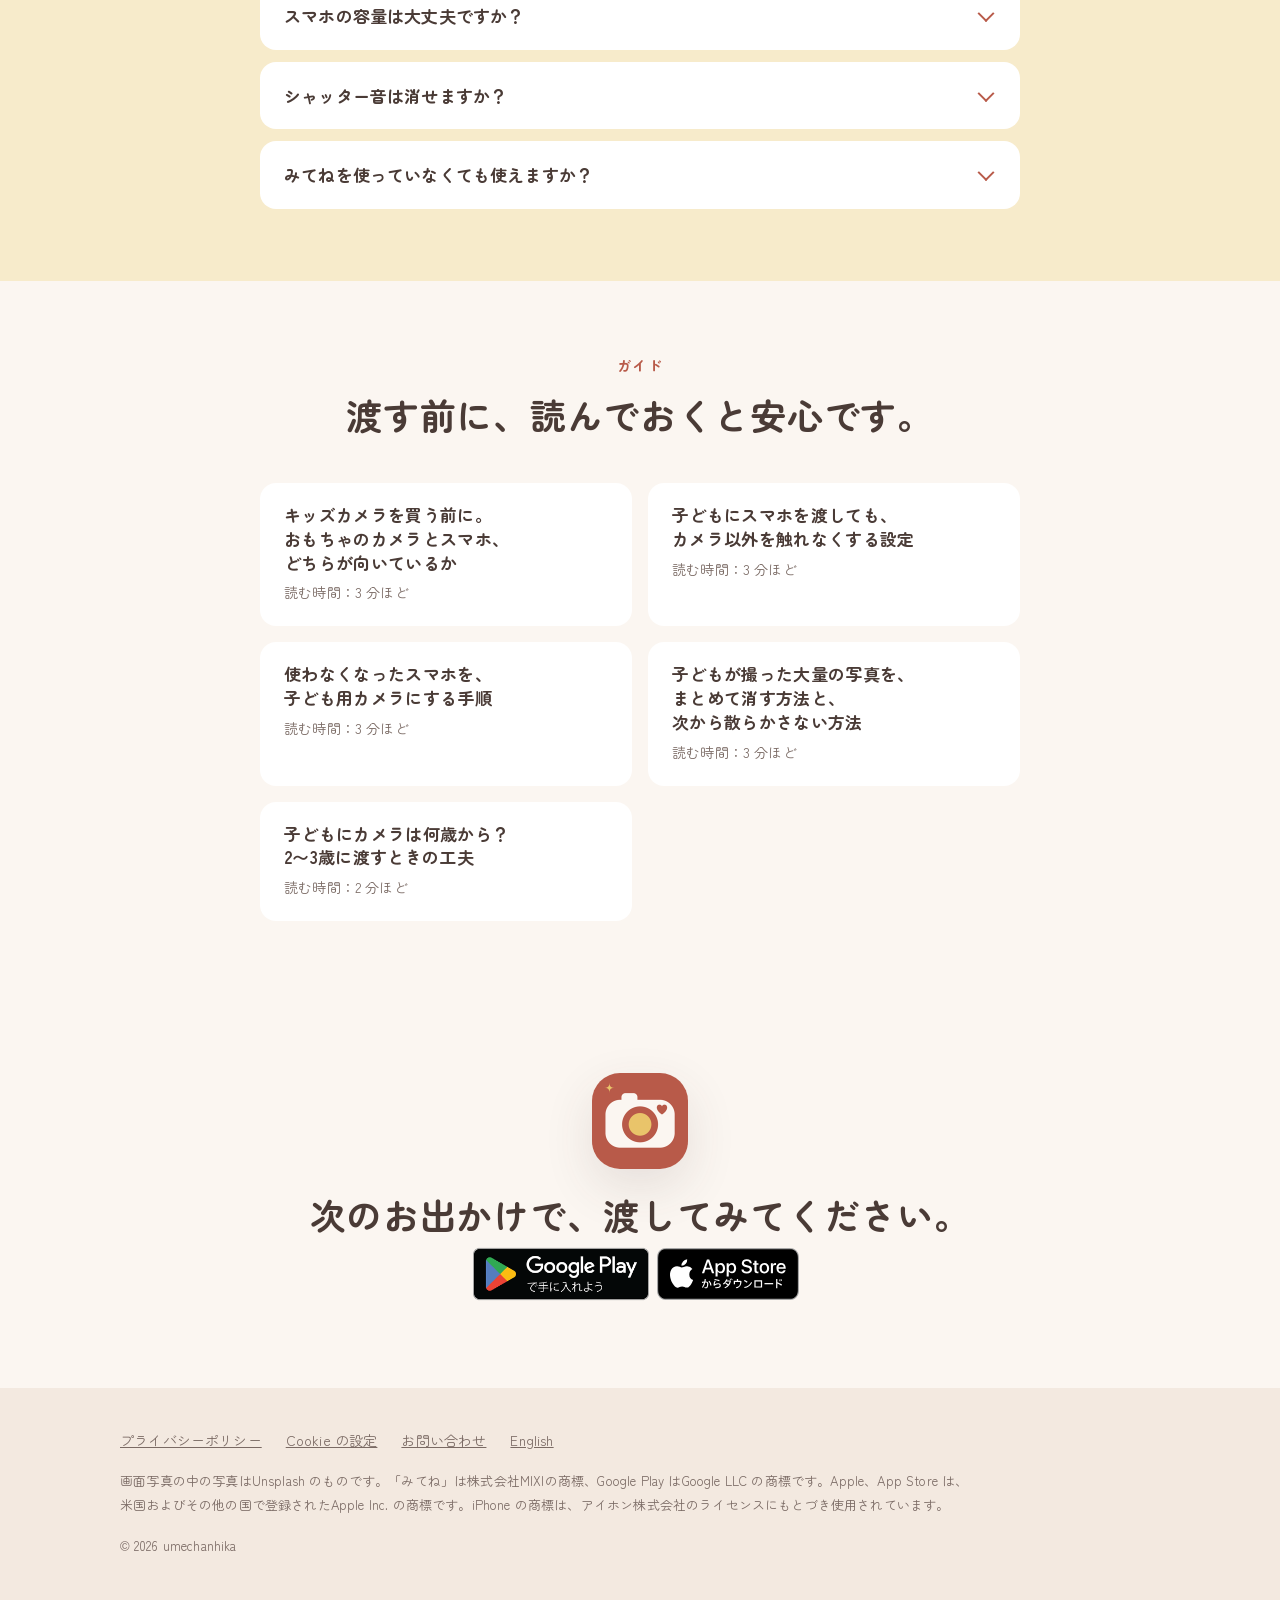
==== commit 4ce167e8: "site: pashacchi 38a8c77550c4 の site/ を写す" ====
--- a/ja/index.html
+++ b/ja/index.html
@@ -425,7 +425,7 @@
           <h2>渡してみたら、<wbr>こうなりました。</h2>
         </div>
         <article class="story">
-          <p class="story__who">2&#8288;歳半の娘の親<span class="story__note">パシャっちの作者</span></p>
+          <p class="story__who">2&#8288;歳半の娘のパパ<span class="story__note">パシャっちの作者</span></p>
           <h3 class="story__title">何枚か撮ると、<wbr>スマホを<wbr>返してくれます。</h3>
           <div class="story__body">
             <h4>きっかけ</h4>
@@ -445,7 +445,7 @@
               <span class="voice__id"><span class="voice__name">futabooo</span><span class="voice__handle">@futabooo</span></span>
               <svg class="voice__x" viewBox="0 0 24 24" width="20" height="20" aria-hidden="true"><path fill="currentColor" d="M18.244 2.25h3.308l-7.227 8.26 8.502 11.24H16.17l-5.214-6.817L4.99 21.75H1.68l7.73-8.835L1.254 2.25H8.08l4.713 6.231zm-1.161 17.52h1.833L7.084 4.126H5.117z"/></svg>
             </a>
-            <p class="voice__who">5&#8288;歳の娘の親</p>
+            <p class="voice__who">5&#8288;歳の娘のパパ</p>
           </figcaption>
           <blockquote class="voice__quote">
             <p>持ってるトイカメラの電池が切れて悲しそうだった娘に渡して使わしたら本人めっちゃ楽しそうだし、撮った写真残す時に娘と一緒に選んでこっちも楽しかった！この写真いいね！とかやりながら！</p>
